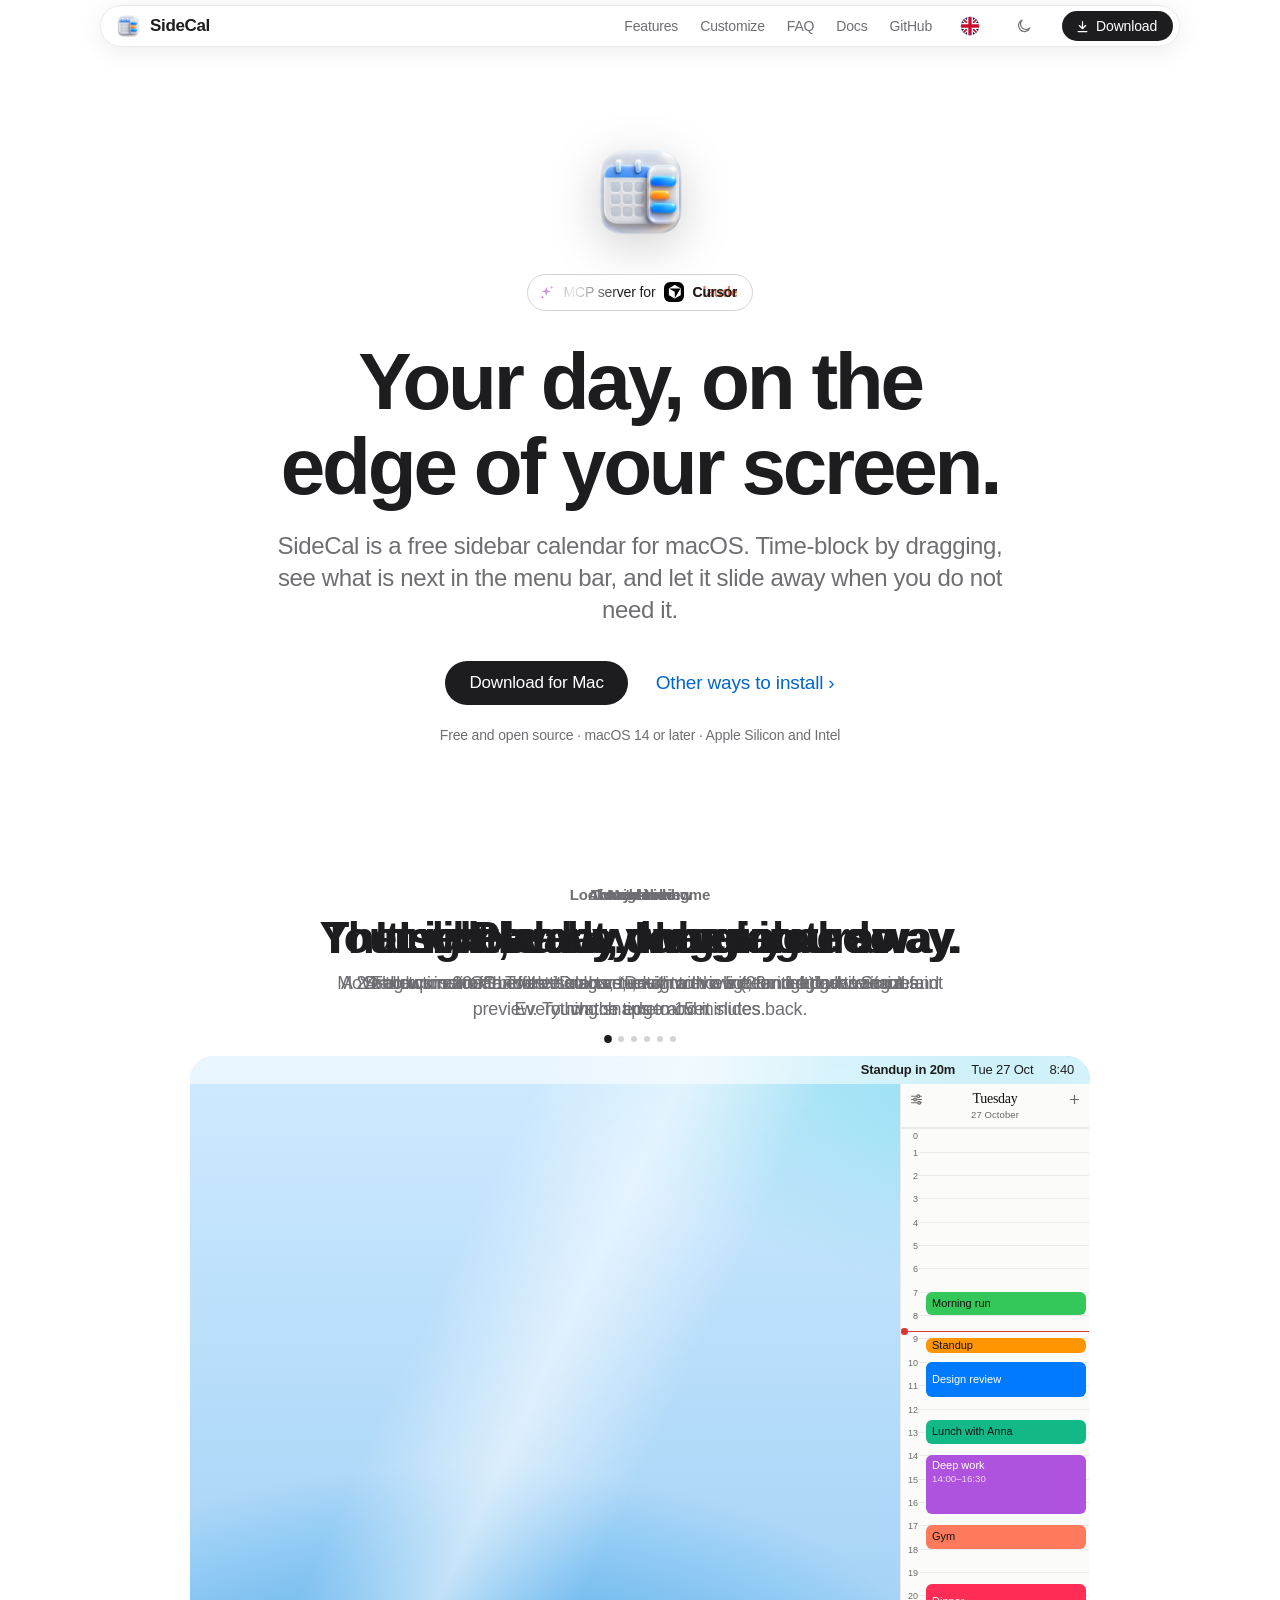
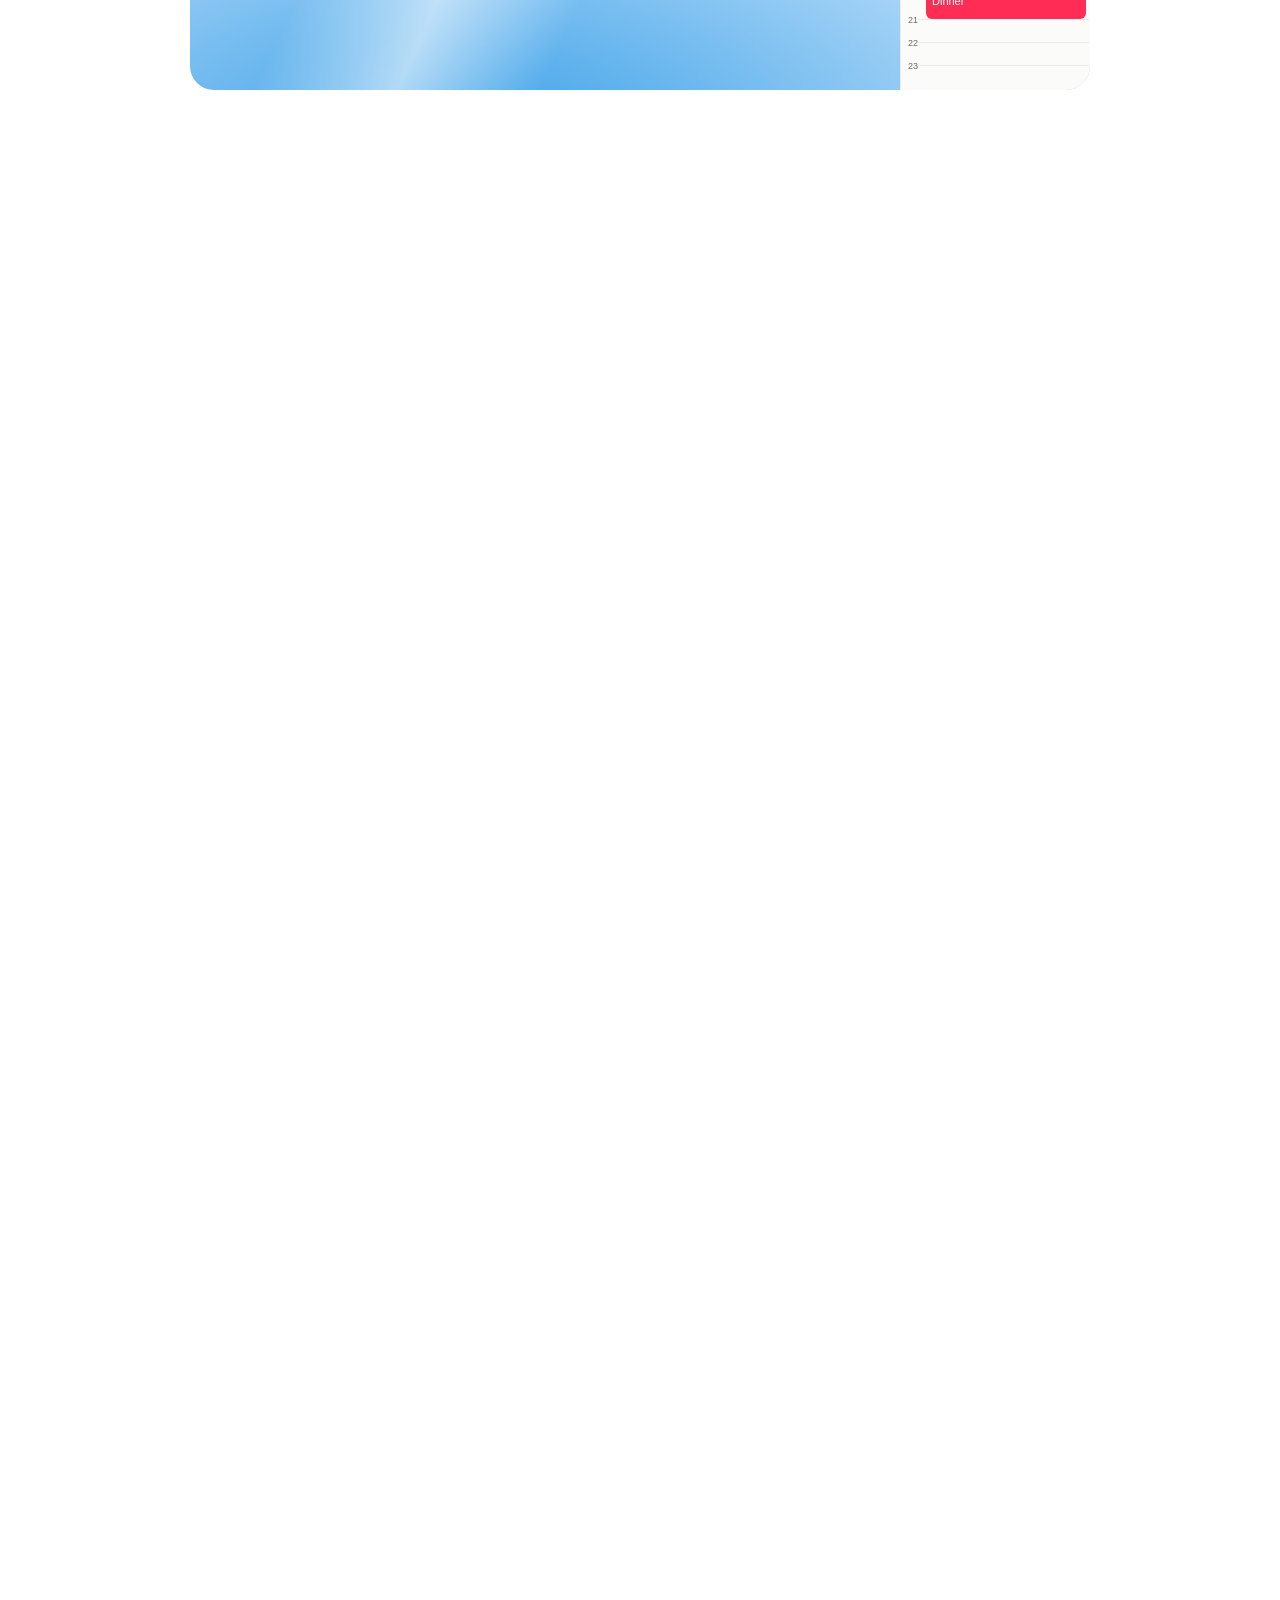
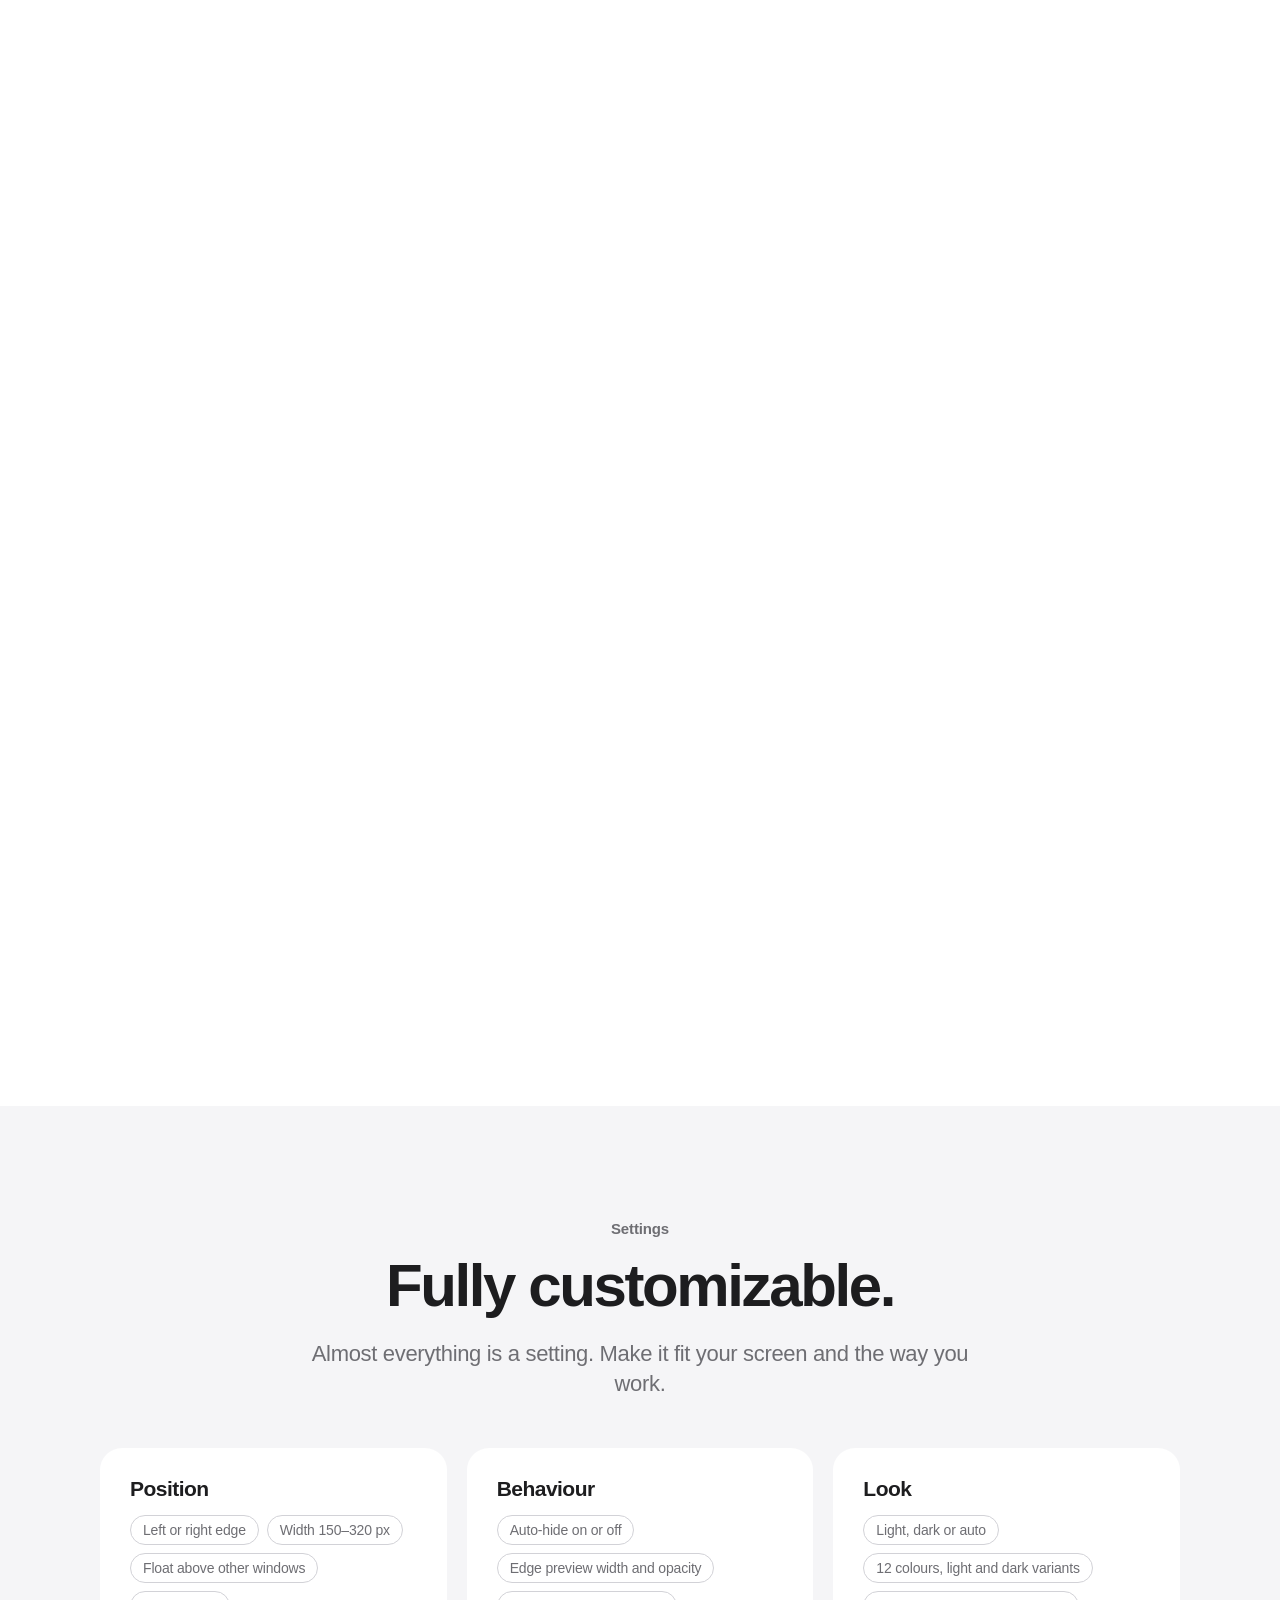
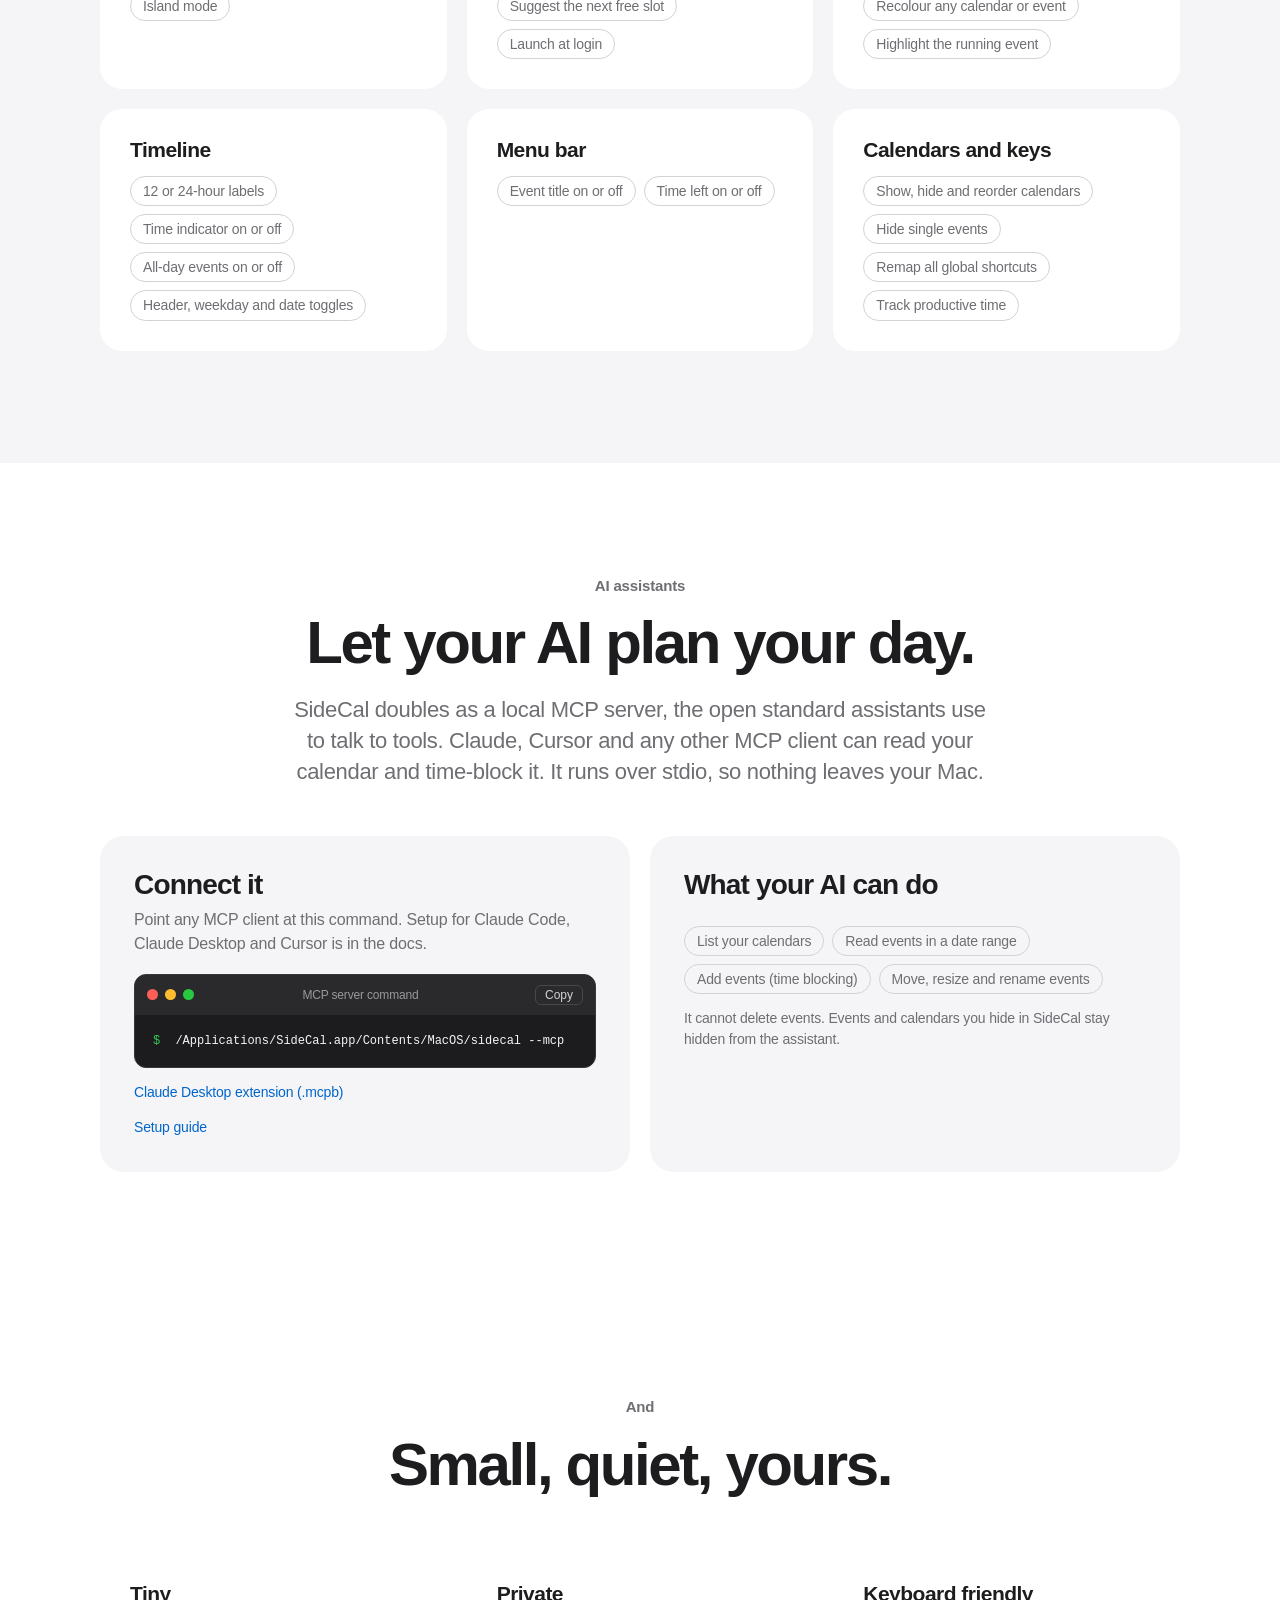
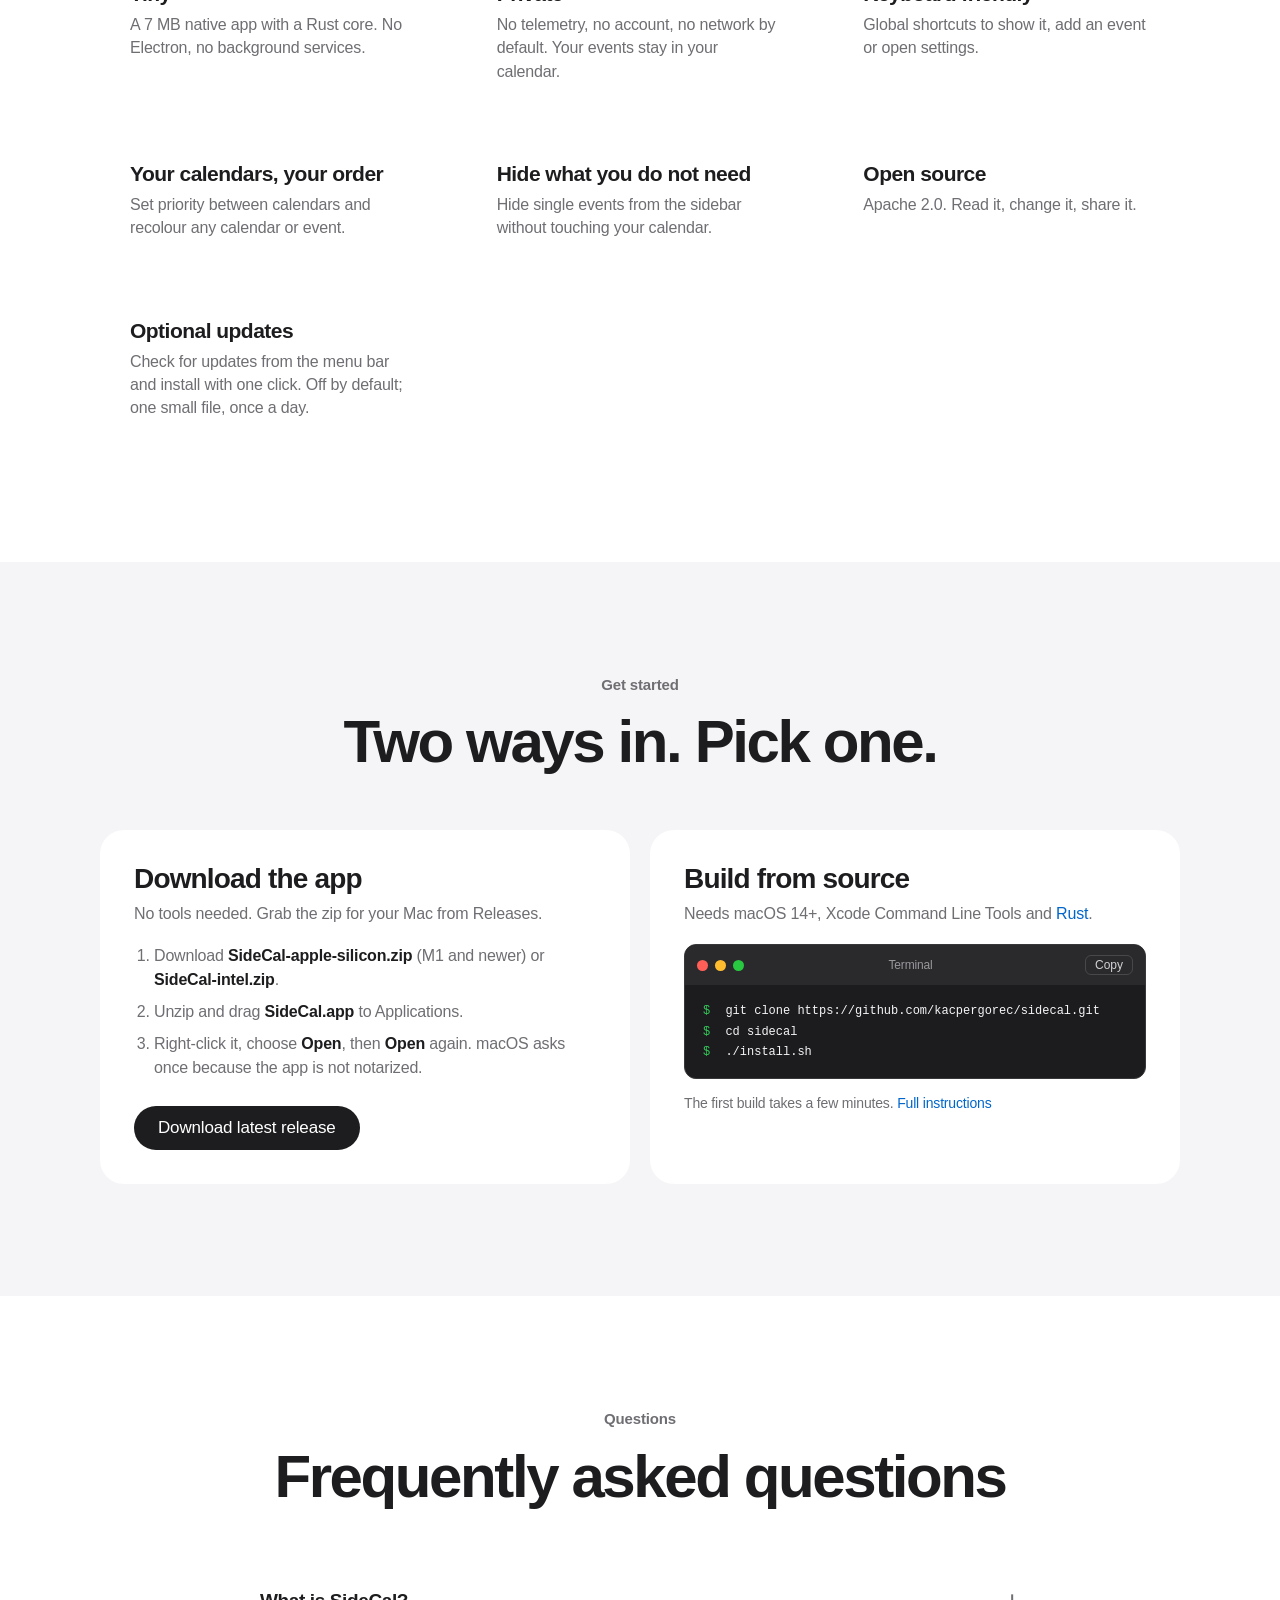
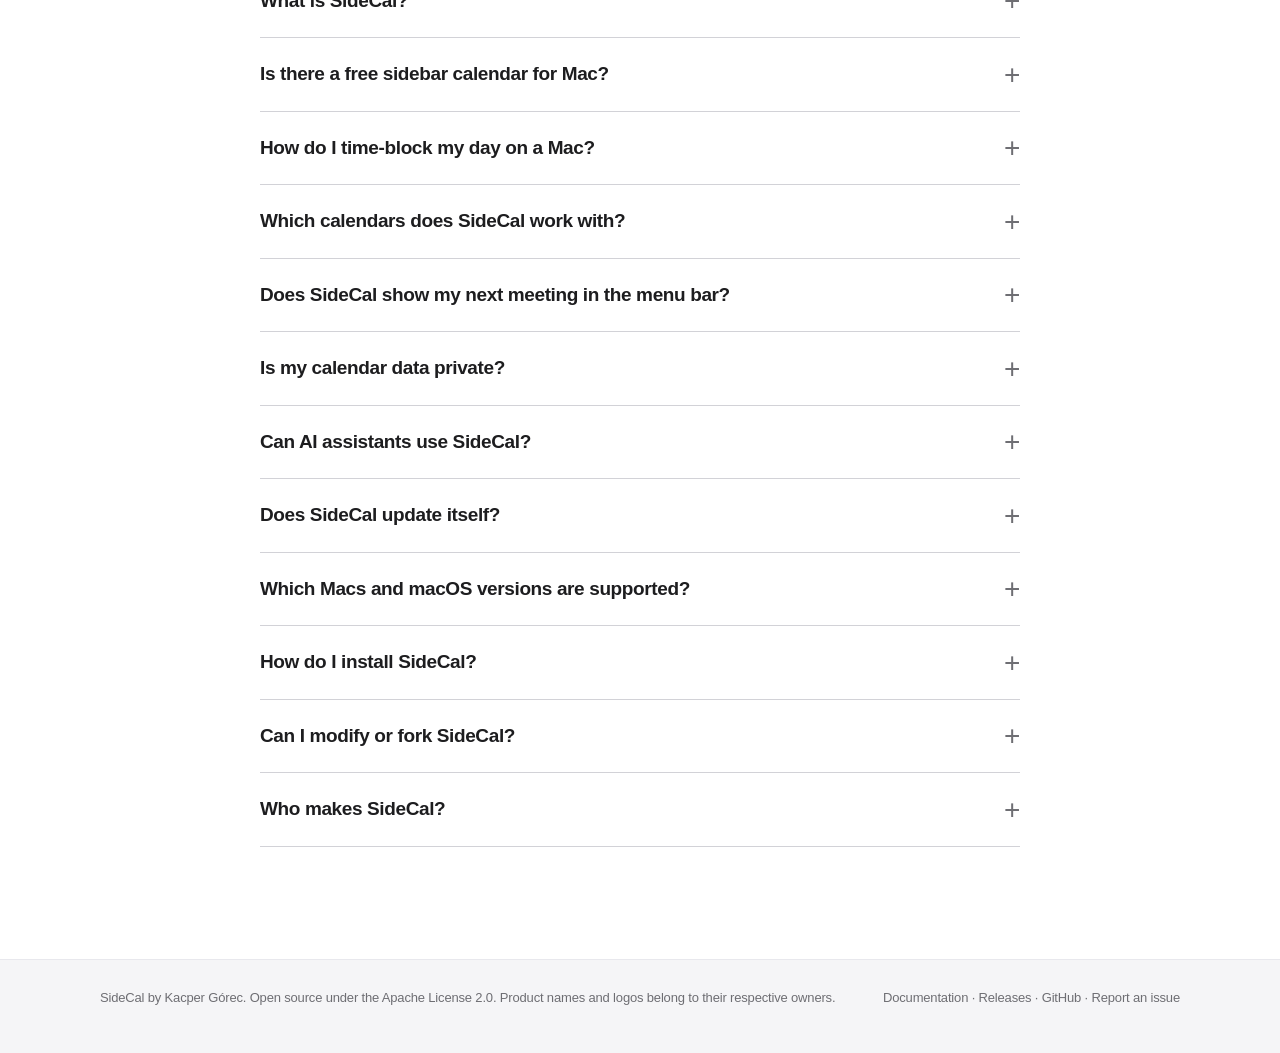
==== docs/index.html @ 4c3917ef "Claude Desktop extension (.mcpb) in releases, Add to Claude and Cursor button in Settings, site and " ====
<!doctype html>
<html lang="en">
<head>
<meta charset="utf-8">
<meta http-equiv="Content-Security-Policy" content="default-src 'none'; img-src 'self'; style-src 'self' 'unsafe-inline'; script-src 'self'; base-uri 'none'; form-action 'none'">
<meta name="referrer" content="strict-origin-when-cross-origin">
<meta name="viewport" content="width=device-width, initial-scale=1">
<title>SideCal: free sidebar calendar for macOS with time blocking and a menu bar countdown</title>
<meta name="description" content="SideCal is a free, open-source sidebar calendar for macOS. Time-block by dragging, see your next event in the menu bar, sync with Apple Calendar (iCloud, Google, Exchange), and let AI assistants like Claude and Cursor plan your day through a local MCP server.">
<meta name="google-site-verification" content="FfxDt4ZK_0-kXZctdElqRho7a4NbqAMR-oMUTOPGoI4" />
<meta name="author" content="Kacper Górec">
<meta name="theme-color" content="#ffffff">
<link rel="canonical" href="https://kacpergorec.github.io/sidecal/">
<meta property="og:type" content="website">
<meta property="og:site_name" content="SideCal">
<meta property="og:title" content="SideCal: the free sidebar calendar for macOS">
<meta property="og:description" content="Free sidebar calendar for macOS: time blocking by dragging, auto-hide, a menu bar countdown, and a local MCP server so AI assistants like Claude and Cursor can plan your day.">
<meta property="og:image" content="https://kacpergorec.github.io/sidecal/icon.png">
<meta property="og:url" content="https://kacpergorec.github.io/sidecal/">
<meta name="twitter:card" content="summary">
<meta name="twitter:title" content="SideCal: the free sidebar calendar for macOS">
<meta name="twitter:description" content="Free sidebar calendar for macOS: time blocking by dragging, auto-hide, a menu bar countdown, and a local MCP server so AI assistants like Claude and Cursor can plan your day.">
<link rel="icon" href="favicon.ico" sizes="any">
<link rel="icon" href="favicon-32x32.png" type="image/png" sizes="32x32">
<link rel="icon" href="favicon-16x16.png" type="image/png" sizes="16x16">
<link rel="apple-touch-icon" href="apple-touch-icon.png">
<script src="i18n.js"></script>
<script src="lang.js"></script>
<script src="theme.js"></script>
<link rel="stylesheet" href="style.css">
<script type="application/ld+json">
[
  {
    "@context": "https://schema.org",
    "@type": "SoftwareApplication",
    "name": "SideCal",
    "alternateName": [
      "Sidebar Calendar",
      "Side Calendar"
    ],
    "description": "Free, open-source sidebar calendar for macOS with time blocking by dragging, an auto-hiding 24-hour timeline and a menu bar countdown. Works with Apple Calendar (iCloud, Google, Exchange). Includes a local MCP server so AI assistants such as Claude, Cursor, Windsurf, Zed, Gemini CLI, GitHub Copilot and Cline can read and time-block the calendar.",
    "applicationCategory": "ProductivityApplication",
    "operatingSystem": "macOS 14 or later",
    "image": "https://kacpergorec.github.io/sidecal/icon.png",
    "url": "https://kacpergorec.github.io/sidecal/",
    "license": "https://www.apache.org/licenses/LICENSE-2.0",
    "offers": {
      "@type": "Offer",
      "price": "0",
      "priceCurrency": "USD"
    },
    "author": {
      "@type": "Person",
      "name": "Kacper Górec"
    },
    "codeRepository": "https://github.com/kacpergorec/sidecal",
    "keywords": "sidebar calendar, side calendar, macOS calendar, menu bar calendar, time blocking, timeboxing, productivity, open source, MCP server, calendar MCP, AI calendar assistant"
  },
  {
    "@context": "https://schema.org",
    "@type": "FAQPage",
    "mainEntity": [
      {
        "@type": "Question",
        "name": "What is SideCal?",
        "acceptedAnswer": {
          "@type": "Answer",
          "text": "SideCal is a free, open-source sidebar calendar for macOS. It shows today's Apple Calendar as a 24-hour timeline on the edge of your screen, adds a countdown to your next event in the menu bar, and lets you time-block your day by dragging events."
        }
      },
      {
        "@type": "Question",
        "name": "Is there a free sidebar calendar for Mac?",
        "acceptedAnswer": {
          "@type": "Answer",
          "text": "Yes. SideCal is free and open source under the Apache License 2.0. It has no ads, no account and no subscription."
        }
      },
      {
        "@type": "Question",
        "name": "How do I time-block my day on a Mac?",
        "acceptedAnswer": {
          "@type": "Answer",
          "text": "Open SideCal and drag on an empty part of the timeline to create an event. Drag an entry to move it, or drag its top or bottom edge to resize it. Everything snaps to 15 minutes and is saved to your Apple Calendar."
        }
      },
      {
        "@type": "Question",
        "name": "Which calendars does SideCal work with?",
        "acceptedAnswer": {
          "@type": "Answer",
          "text": "Every calendar in the macOS Calendar app: iCloud, Google, Exchange, CalDAV and local calendars. Add the account in System Settings and it appears in SideCal."
        }
      },
      {
        "@type": "Question",
        "name": "Does SideCal show my next meeting in the menu bar?",
        "acceptedAnswer": {
          "@type": "Answer",
          "text": "Yes. The menu bar shows the running event with the time left, for example “Design review (23m left)”, or the next event, for example “Standup in 12m”. You can hide the title or the duration in Settings."
        }
      },
      {
        "@type": "Question",
        "name": "Is my calendar data private?",
        "acceptedAnswer": {
          "@type": "Answer",
          "text": "Yes. SideCal has no telemetry and no analytics. It reads your events locally through Apple's EventKit and keeps its own settings in one JSON file on your Mac. The only network call it can make is an optional update check, which is off by default and downloads one small file."
        }
      },
      {
        "@type": "Question",
        "name": "Can AI assistants use SideCal?",
        "acceptedAnswer": {
          "@type": "Answer",
          "text": "Yes. Run sidecal --mcp and SideCal acts as a local MCP server over stdio, with no network. Any MCP client, such as Claude or Cursor, can list calendars, read events, add events and move or rename them. It cannot delete events, and events you hide in SideCal stay hidden from the assistant."
        }
      },
      {
        "@type": "Question",
        "name": "Does SideCal update itself?",
        "acceptedAnswer": {
          "@type": "Answer",
          "text": "Optionally. Turn on Check for Updates Automatically in Settings, or use Check for Updates in the menu bar menu. SideCal reads one small file (latest.json) from GitHub Pages, and installing an update always needs your click. With the setting off it makes no network calls."
        }
      },
      {
        "@type": "Question",
        "name": "Which Macs and macOS versions are supported?",
        "acceptedAnswer": {
          "@type": "Answer",
          "text": "macOS 14 (Sonoma) or newer. SideCal is tested on an Intel Mac running macOS 15. Apple Silicon should work but is untested."
        }
      },
      {
        "@type": "Question",
        "name": "How do I install SideCal?",
        "acceptedAnswer": {
          "@type": "Answer",
          "text": "Download SideCal-apple-silicon.zip or SideCal-intel.zip from the latest GitHub release, unzip it and drag SideCal.app to Applications. Or build it yourself: clone the repository and run ./install.sh (needs the Xcode Command Line Tools and Rust)."
        }
      },
      {
        "@type": "Question",
        "name": "Can I modify or fork SideCal?",
        "acceptedAnswer": {
          "@type": "Answer",
          "text": "Yes. SideCal is licensed under Apache 2.0, so you may change and redistribute it, including commercially. Keep the LICENSE and NOTICE files that credit the author, Kacper Górec, and mark your changes."
        }
      },
      {
        "@type": "Question",
        "name": "Who makes SideCal?",
        "acceptedAnswer": {
          "@type": "Answer",
          "text": "SideCal is made by Kacper Górec and written in Rust with Tauri."
        }
      }
    ]
  }
]
</script>
</head>
<body>
<svg width="0" height="0" style="position:absolute" aria-hidden="true" focusable="false"><defs><clipPath id="fc"><circle cx="12" cy="12" r="11"/></clipPath></defs>
<symbol id="f-gb" viewBox="0 0 24 24"><g clip-path="url(#fc)"><rect width="24" height="24" fill="#012169"/><path d="M0 0l24 24M24 0L0 24" stroke="#fff" stroke-width="4.5"/><path d="M0 0l24 24M24 0L0 24" stroke="#c8102e" stroke-width="2"/><path d="M12 0v24M0 12h24" stroke="#fff" stroke-width="7"/><path d="M12 0v24M0 12h24" stroke="#c8102e" stroke-width="4"/></g></symbol>
<symbol id="f-pl" viewBox="0 0 24 24"><g clip-path="url(#fc)"><rect width="24" height="12" fill="#fff"/><rect y="12" width="24" height="12" fill="#dc143c"/></g><circle cx="12" cy="12" r="10.75" fill="none" stroke="currentColor" stroke-opacity=".18"/></symbol>
<symbol id="f-de" viewBox="0 0 24 24"><g clip-path="url(#fc)"><rect width="24" height="8" fill="#000"/><rect y="8" width="24" height="8" fill="#d00"/><rect y="16" width="24" height="8" fill="#ffce00"/></g></symbol>
<symbol id="f-es" viewBox="0 0 24 24"><g clip-path="url(#fc)"><rect width="24" height="24" fill="#aa151b"/><rect y="6" width="24" height="12" fill="#f1bf00"/></g></symbol>
<symbol id="f-fr" viewBox="0 0 24 24"><g clip-path="url(#fc)"><rect width="8" height="24" fill="#0055a4"/><rect x="8" width="8" height="24" fill="#fff"/><rect x="16" width="8" height="24" fill="#ef4135"/></g><circle cx="12" cy="12" r="10.75" fill="none" stroke="currentColor" stroke-opacity=".18"/></symbol></svg>

<header class="nav">
  <div class="wrap">
    <a class="brand" href="./"><img src="icon.png" alt="" width="26" height="26">SideCal</a>
    <nav class="menu" aria-label="Main">
      <a href="#features">Features</a>
      <a href="#customize">Customize</a>
      <a href="#faq">FAQ</a>
      <a class="keep" href="documentation.html">Docs</a>
      <a class="hide-s" href="https://github.com/kacpergorec/sidecal">GitHub</a>
      <div class="langpick"><button class="lang-btn" type="button" aria-label="Language" aria-haspopup="menu" aria-expanded="false"><svg class="flag" aria-hidden="true"><use href="#f-gb"/></svg></button><ul class="lang-menu" role="menu" hidden><li><button type="button" role="menuitem" data-lang="en" lang="en"><svg class="flag" aria-hidden="true"><use href="#f-gb"/></svg>English</button></li><li><button type="button" role="menuitem" data-lang="pl" lang="pl"><svg class="flag" aria-hidden="true"><use href="#f-pl"/></svg>Polski</button></li><li><button type="button" role="menuitem" data-lang="de" lang="de"><svg class="flag" aria-hidden="true"><use href="#f-de"/></svg>Deutsch</button></li><li><button type="button" role="menuitem" data-lang="es" lang="es"><svg class="flag" aria-hidden="true"><use href="#f-es"/></svg>Español</button></li><li><button type="button" role="menuitem" data-lang="fr" lang="fr"><svg class="flag" aria-hidden="true"><use href="#f-fr"/></svg>Français</button></li></ul></div>
      <button class="theme-toggle" type="button" aria-label="Switch to dark mode"><svg class="moon" viewBox="0 0 24 24" aria-hidden="true"><path d="M20 14.5A8 8 0 1 1 9.5 4a6.5 6.5 0 0 0 10.5 10.5z"/></svg><svg class="sun" viewBox="0 0 24 24" aria-hidden="true"><circle cx="12" cy="12" r="4"/><path d="M12 2v2M12 20v2M4.9 4.9l1.4 1.4M17.7 17.7l1.4 1.4M2 12h2M20 12h2M4.9 19.1l1.4-1.4M17.7 6.3l1.4-1.4"/></svg></button>
      <a class="gh keep" href="https://github.com/kacpergorec/sidecal/releases/latest"><svg viewBox="0 0 24 24" aria-hidden="true"><path d="M12 4v11M7 10.5l5 5 5-5M5 20h14"/></svg>Download</a>
    </nav>
  </div>
</header>

<main>
<section class="hero">
  <div class="wrap">
    <img class="app reveal" src="icon.png" alt="SideCal app icon" width="104" height="104">
    <a class="chip reveal" href="#ai" title="MCP server for AI assistants: Claude, Cursor, Windsurf, Zed, Gemini CLI, GitHub Copilot and Cline"><svg class="st" viewBox="0 0 24 24" aria-hidden="true"><defs><linearGradient id="sg" x1="0" y1="0" x2="1" y2="1"><stop offset="0" stop-color="#ff6a8b"/><stop offset=".5" stop-color="#af52de"/><stop offset="1" stop-color="#4f8cff"/></linearGradient></defs><g fill="url(#sg)"><path class="a" d="M11 4l1.7 5.3L18 11l-5.3 1.7L11 18l-1.7-5.3L4 11l5.3-1.7z"/><path class="b" d="M19 2l.8 2.2L22 5l-2.2.8L19 8l-.8-2.2L16 5l2.2-.8z"/><path class="c" d="M5 17l.8 2.2L8 20l-2.2.8L5 23l-.8-2.2L2 20l2.2-.8z"/></g></svg><span class="sr">MCP server for AI assistants such as Claude, Cursor, Windsurf, Zed, Gemini CLI, GitHub Copilot and Cline. Learn more.</span><span class="txt" data-nosnippet aria-hidden="true">MCP server for</span><span class="who" data-nosnippet aria-hidden="true"><span class="swap"><span class="tile on" style="background:#D97757"><svg viewBox="0 0 24 24"><path d="m4.7144 15.9555 4.7174-2.6471.079-.2307-.079-.1275h-.2307l-.7893-.0486-2.6956-.0729-2.3375-.0971-2.2646-.1214-.5707-.1215-.5343-.7042.0546-.3522.4797-.3218.686.0608 1.5179.1032 2.2767.1578 1.6514.0972 2.4468.255h.3886l.0546-.1579-.1336-.0971-.1032-.0972L6.973 9.8356l-2.55-1.6879-1.3356-.9714-.7225-.4918-.3643-.4614-.1578-1.0078.6557-.7225.8803.0607.2246.0607.8925.686 1.9064 1.4754 2.4893 1.8336.3643.3035.1457-.1032.0182-.0728-.164-.2733-1.3539-2.4467-1.445-2.4893-.6435-1.032-.17-.6194c-.0607-.255-.1032-.4674-.1032-.7285L6.287.1335 6.6997 0l.9957.1336.419.3642.6192 1.4147 1.0018 2.2282 1.5543 3.0296.4553.8985.2429.8318.091.255h.1579v-.1457l.1275-1.706.2368-2.0947.2307-2.6957.0789-.7589.3764-.9107.7468-.4918.5828.2793.4797.686-.0668.4433-.2853 1.8517-.5586 2.9021-.3643 1.9429h.2125l.2429-.2429.9835-1.3053 1.6514-2.0643.7286-.8196.85-.9046.5464-.4311h1.0321l.759 1.1293-.34 1.1657-1.0625 1.3478-.8804 1.1414-1.2628 1.7-.7893 1.36.0729.1093.1882-.0183 2.8535-.607 1.5421-.2794 1.8396-.3157.8318.3886.091.3946-.3278.8075-1.967.4857-2.3072.4614-3.4364.8136-.0425.0304.0486.0607 1.5482.1457.6618.0364h1.621l3.0175.2247.7892.522.4736.6376-.079.4857-1.2142.6193-1.6393-.3886-3.825-.9107-1.3113-.3279h-.1822v.1093l1.0929 1.0686 2.0035 1.8092 2.5075 2.3314.1275.5768-.3218.4554-.34-.0486-2.2039-1.6575-.85-.7468-1.9246-1.621h-.1275v.17l.4432.6496 2.3436 3.5214.1214 1.0807-.17.3521-.6071.2125-.6679-.1214-1.3721-1.9246L14.38 17.959l-1.1414-1.9428-.1397.079-.674 7.2552-.3156.3703-.7286.2793-.6071-.4614-.3218-.7468.3218-1.4753.3886-1.9246.3157-1.53.2853-1.9004.17-.6314-.0121-.0425-.1397.0182-1.4328 1.9672-2.1796 2.9446-1.7243 1.8456-.4128.164-.7164-.3704.0667-.6618.4008-.5889 2.386-3.0357 1.4389-1.882.929-1.0868-.0062-.1579h-.0546l-6.3385 4.1164-1.1293.1457-.4857-.4554.0608-.7467.2307-.2429 1.9064-1.3114Z"/></svg></span><span class="tile" style="background:#000000"><svg viewBox="0 0 24 24"><path d="M11.503.131 1.891 5.678a.84.84 0 0 0-.42.726v11.188c0 .3.162.575.42.724l9.609 5.55a1 1 0 0 0 .998 0l9.61-5.55a.84.84 0 0 0 .42-.724V6.404a.84.84 0 0 0-.42-.726L12.497.131a1.01 1.01 0 0 0-.996 0M2.657 6.338h18.55c.263 0 .43.287.297.515L12.23 22.918c-.062.107-.229.064-.229-.06V12.335a.59.59 0 0 0-.295-.51l-9.11-5.257c-.109-.063-.064-.23.061-.23"/></svg></span><span class="tile" style="background:#0B100F"><svg viewBox="0 0 24 24"><path d="M23.55 5.067c-1.2038-.002-2.1806.973-2.1806 2.1765v4.8676c0 .972-.8035 1.7594-1.7597 1.7594-.568 0-1.1352-.286-1.4718-.7659l-4.9713-7.1003c-.4125-.5896-1.0837-.941-1.8103-.941-1.1334 0-2.1533.9635-2.1533 2.153v4.8957c0 .972-.7969 1.7594-1.7596 1.7594-.57 0-1.1363-.286-1.4728-.7658L.4076 5.1598C.2822 4.9798 0 5.0688 0 5.2882v4.2452c0 .2147.0656.4228.1884.599l5.4748 7.8183c.3234.462.8006.8052 1.3509.9298 1.3771.313 2.6446-.747 2.6446-2.0977v-4.893c0-.972.7875-1.7593 1.7596-1.7593h.003a1.798 1.798 0 0 1 1.4718.7658l4.9723 7.0994c.4135.5905 1.05.941 1.8093.941 1.1587 0 2.1515-.9645 2.1515-2.153v-4.8948c0-.972.7875-1.7594 1.7596-1.7594h.194a.22.22 0 0 0 .2204-.2202v-4.622a.22.22 0 0 0-.2203-.2203Z"/></svg></span><span class="tile" style="background:#084CCF"><svg viewBox="0 0 24 24"><path d="M2.25 1.5a.75.75 0 0 0-.75.75v16.5H0V2.25A2.25 2.25 0 0 1 2.25 0h20.095c1.002 0 1.504 1.212.795 1.92L10.764 14.298h3.486V12.75h1.5v1.922a1.125 1.125 0 0 1-1.125 1.125H9.264l-2.578 2.578h11.689V9h1.5v9.375a1.5 1.5 0 0 1-1.5 1.5H5.185L2.562 22.5H21.75a.75.75 0 0 0 .75-.75V5.25H24v16.5A2.25 2.25 0 0 1 21.75 24H1.655C.653 24 .151 22.788.86 22.08L13.19 9.75H9.75v1.5h-1.5V9.375A1.125 1.125 0 0 1 9.375 8.25h5.314l2.625-2.625H5.625V15h-1.5V5.625a1.5 1.5 0 0 1 1.5-1.5h13.19L21.438 1.5z"/></svg></span><span class="tile" style="background:#8E75B2"><svg viewBox="0 0 24 24"><path d="M11.04 19.32Q12 21.51 12 24q0-2.49.93-4.68.96-2.19 2.58-3.81t3.81-2.55Q21.51 12 24 12q-2.49 0-4.68-.93a12.3 12.3 0 0 1-3.81-2.58 12.3 12.3 0 0 1-2.58-3.81Q12 2.49 12 0q0 2.49-.96 4.68-.93 2.19-2.55 3.81a12.3 12.3 0 0 1-3.81 2.58Q2.49 12 0 12q2.49 0 4.68.96 2.19.93 3.81 2.55t2.55 3.81"/></svg></span><span class="tile" style="background:#000000"><svg viewBox="0 0 24 24"><path d="M23.922 16.997C23.061 18.492 18.063 22.02 12 22.02 5.937 22.02.939 18.492.078 16.997A.641.641 0 0 1 0 16.741v-2.869a.883.883 0 0 1 .053-.22c.372-.935 1.347-2.292 2.605-2.656.167-.429.414-1.055.644-1.517a10.098 10.098 0 0 1-.052-1.086c0-1.331.282-2.499 1.132-3.368.397-.406.89-.717 1.474-.952C7.255 2.937 9.248 1.98 11.978 1.98c2.731 0 4.767.957 6.166 2.093.584.235 1.077.546 1.474.952.85.869 1.132 2.037 1.132 3.368 0 .368-.014.733-.052 1.086.23.462.477 1.088.644 1.517 1.258.364 2.233 1.721 2.605 2.656a.841.841 0 0 1 .053.22v2.869a.641.641 0 0 1-.078.256Zm-11.75-5.992h-.344a4.359 4.359 0 0 1-.355.508c-.77.947-1.918 1.492-3.508 1.492-1.725 0-2.989-.359-3.782-1.259a2.137 2.137 0 0 1-.085-.104L4 11.746v6.585c1.435.779 4.514 2.179 8 2.179 3.486 0 6.565-1.4 8-2.179v-6.585l-.098-.104s-.033.045-.085.104c-.793.9-2.057 1.259-3.782 1.259-1.59 0-2.738-.545-3.508-1.492a4.359 4.359 0 0 1-.355-.508Zm2.328 3.25c.549 0 1 .451 1 1v2c0 .549-.451 1-1 1-.549 0-1-.451-1-1v-2c0-.549.451-1 1-1Zm-5 0c.549 0 1 .451 1 1v2c0 .549-.451 1-1 1-.549 0-1-.451-1-1v-2c0-.549.451-1 1-1Zm3.313-6.185c.136 1.057.403 1.913.878 2.497.442.544 1.134.938 2.344.938 1.573 0 2.292-.337 2.657-.751.384-.435.558-1.15.558-2.361 0-1.14-.243-1.847-.705-2.319-.477-.488-1.319-.862-2.824-1.025-1.487-.161-2.192.138-2.533.529-.269.307-.437.808-.438 1.578v.021c0 .265.021.562.063.893Zm-1.626 0c.042-.331.063-.628.063-.894v-.02c-.001-.77-.169-1.271-.438-1.578-.341-.391-1.046-.69-2.533-.529-1.505.163-2.347.537-2.824 1.025-.462.472-.705 1.179-.705 2.319 0 1.211.175 1.926.558 2.361.365.414 1.084.751 2.657.751 1.21 0 1.902-.394 2.344-.938.475-.584.742-1.44.878-2.497Z"/></svg></span><span class="tile" style="background:#18181B"><svg viewBox="0 0 24 24"><path d="m23.365 13.556-1.442-2.895V8.994c0-2.764-2.218-5.002-4.954-5.002h-2.464c.178-.367.276-.779.276-1.213A2.77 2.77 0 0 0 12.018 0a2.77 2.77 0 0 0-2.763 2.779c0 .434.098.846.276 1.213H7.067c-2.736 0-4.954 2.238-4.954 5.002v1.667L.64 13.549c-.149.29-.149.636 0 .927l1.472 2.855v1.667C2.113 21.762 4.33 24 7.067 24h9.902c2.736 0 4.954-2.238 4.954-5.002V17.33l1.44-2.865c.143-.286.143-.622.002-.91m-12.854 2.36a2.27 2.27 0 0 1-2.261 2.273 2.27 2.27 0 0 1-2.261-2.273v-4.042A2.27 2.27 0 0 1 8.249 9.6a2.267 2.267 0 0 1 2.262 2.274zm7.285 0a2.27 2.27 0 0 1-2.26 2.273 2.27 2.27 0 0 1-2.262-2.273v-4.042A2.267 2.267 0 0 1 15.535 9.6a2.267 2.267 0 0 1 2.261 2.274z"/></svg></span></span><span class="names"><b class="on">Claude</b><b>Cursor</b><b>Windsurf</b><b>Zed</b><b>Gemini CLI</b><b>Copilot</b><b>Cline</b></span></span></a>
    <h1 class="reveal" style="--i:1">Your day, on the edge of your screen.</h1>
    <p class="lead reveal" style="--i:2">SideCal is a free sidebar calendar for macOS. Time-block by dragging, see what is next in the menu bar, and let it slide away when you do not need it.</p>
    <div class="cta reveal" style="--i:3">
      <a class="btn" href="https://github.com/kacpergorec/sidecal/releases/latest">Download for Mac</a>
      <a class="more" href="#start">Other ways to install</a>
    </div>
    <p class="meta reveal" style="--i:4">Free and open source · macOS 14 or later · Apple Silicon and Intel</p>
  </div>

</section>
<section class="story" id="features" aria-label="How SideCal looks and works">
  <div class="stage">
    <div class="caps"><div class="cap on"><p class="eyebrow">Always in view</p><h2>Your whole day. Never in the way.</h2><p class="sub">A 24-hour timeline that fits the screen, with a live line for right now. Scroll and watch time move.</p></div><div class="cap"><p class="eyebrow">Menu bar</p><h2>The next event, one glance away.</h2><p class="sub">“Standup in 20m” before it starts, “Design review (23m left)” while it runs.</p></div><div class="cap"><p class="eyebrow">Time blocking</p><h2>Plan by dragging.</h2><p class="sub">Drag to create an event. Drag an entry to move it, or its edge to resize. Everything snaps to 15 minutes.</p></div><div class="cap"><p class="eyebrow">Auto-hide</p><h2>It slides away when you do.</h2><p class="sub">Move the cursor off and the sidebar tucks into the screen edge, leaving a faint preview. Touch the edge and it slides back.</p></div><div class="cap"><p class="eyebrow">Island mode</p><h2>Or float it as a card.</h2><p class="sub">Rounded corners and a margin, like a native macOS window.</p></div><div class="cap"><p class="eyebrow">Looks right at home</p><h2>Light, dark, your colours.</h2><p class="sub">Follows macOS. Twelve colours, each with a light and a dark variant.</p></div></div>
    <div class="dots" aria-hidden="true"><i></i><i></i><i></i><i></i><i></i><i></i></div>
    <div class="scene" aria-label="Illustration: the SideCal sidebar on a Mac desktop">
      <div class="desk">
        <div class="mbar"><b>Standup in 20m</b><span class="d">Tue 27 Oct</span><span class="clk">8:40</span></div>
        <div class="side">
          <div class="side-in">
            <header class="sc-head">
              <div class="tools"><i><svg viewBox="0 0 16 16"><path d="M2 4h6.5M11.9 4H14M2 8h2.5M7.9 8H14M2 12h7.5M12.9 12H14"/><circle cx="10.2" cy="4" r="1.7"/><circle cx="6.2" cy="8" r="1.7"/><circle cx="11.2" cy="12" r="1.7"/></svg></i></div>
              <b>Tuesday</b><span>27 October</span>
              <div class="tools r"><i><svg viewBox="0 0 16 16"><path d="M8 3v10M3 8h10"/></svg></i></div>
            </header>
            <div class="sc-day"><div class="grid24"><div class="hour" style="top:0.000%"><span>0</span></div><div class="hour" style="top:4.167%"><span>1</span></div><div class="hour" style="top:8.333%"><span>2</span></div><div class="hour" style="top:12.500%"><span>3</span></div><div class="hour" style="top:16.667%"><span>4</span></div><div class="hour" style="top:20.833%"><span>5</span></div><div class="hour" style="top:25.000%"><span>6</span></div><div class="hour" style="top:29.167%"><span>7</span></div><div class="hour" style="top:33.333%"><span>8</span></div><div class="hour" style="top:37.500%"><span>9</span></div><div class="hour" style="top:41.667%"><span>10</span></div><div class="hour" style="top:45.833%"><span>11</span></div><div class="hour" style="top:50.000%"><span>12</span></div><div class="hour" style="top:54.167%"><span>13</span></div><div class="hour" style="top:58.333%"><span>14</span></div><div class="hour" style="top:62.500%"><span>15</span></div><div class="hour" style="top:66.667%"><span>16</span></div><div class="hour" style="top:70.833%"><span>17</span></div><div class="hour" style="top:75.000%"><span>18</span></div><div class="hour" style="top:79.167%"><span>19</span></div><div class="hour" style="top:83.333%"><span>20</span></div><div class="hour" style="top:87.500%"><span>21</span></div><div class="hour" style="top:91.667%"><span>22</span></div><div class="hour" style="top:95.833%"><span>23</span></div><div class="ev" data-s="420" data-e="480" data-t="Morning run" style="top:29.167%;height:4.167%;background:#34c759;color:#111;--ev-c:#34c759"><span class="tt">Morning run</span><span class="tm">7:00–8:00</span></div><div class="ev" data-s="540" data-e="570" data-t="Standup" style="top:37.500%;height:2.083%;background:#ff9500;color:#111;--ev-c:#ff9500"><span class="tt">Standup</span><span class="tm">9:00–9:30</span></div><div class="ev" data-s="600" data-e="690" data-t="Design review" style="top:41.667%;height:6.250%;background:#007aff;color:#fff;--ev-c:#007aff"><span class="tt">Design review</span><span class="tm">10:00–11:30</span></div><div class="ev" data-s="750" data-e="810" data-t="Lunch with Anna" style="top:52.083%;height:4.167%;background:#12b886;color:#111;--ev-c:#12b886"><span class="tt">Lunch with Anna</span><span class="tm">12:30–13:30</span></div><div class="ev" data-s="840" data-e="990" data-t="Deep work" style="top:58.333%;height:10.417%;background:#af52de;color:#fff;--ev-c:#af52de"><span class="tt">Deep work</span><span class="tm">14:00–16:30</span></div><div class="ev" data-s="1020" data-e="1080" data-t="Gym" style="top:70.833%;height:4.167%;background:#ff7a5c;color:#111;--ev-c:#ff7a5c"><span class="tt">Gym</span><span class="tm">17:00–18:00</span></div><div class="ev" data-s="1170" data-e="1260" data-t="Dinner" style="top:81.250%;height:6.250%;background:#ff2d55;color:#fff;--ev-c:#ff2d55"><span class="tt">Dinner</span><span class="tm">19:30–21:00</span></div><div class="ev ghost" data-s="1095" data-e="1155" data-t="Review PRs" style="top:76.042%;height:4.167%;background:#ffcc00;color:#111;--ev-c:#ffcc00"><span class="tt">Review PRs</span><span class="tm">18:15–19:15</span></div><div class="now"></div></div></div>
          </div>
        </div>
      </div>
    </div>
  </div>
</section>


<section class="band alt" id="customize">
  <div class="wrap">
    <p class="eyebrow reveal">Settings</p>
    <h2 class="reveal" style="--i:1">Fully customizable.</h2>
    <p class="sub reveal" style="--i:2">Almost everything is a setting. Make it fit your screen and the way you work.</p>
    <div class="grid cust"><div class="reveal" style="--i:0"><h3>Position</h3><ul class="chips"><li>Left or right edge</li><li>Width 150–320 px</li><li>Float above other windows</li><li>Island mode</li></ul></div><div class="reveal" style="--i:1"><h3>Behaviour</h3><ul class="chips"><li>Auto-hide on or off</li><li>Edge preview width and opacity</li><li>Suggest the next free slot</li><li>Launch at login</li></ul></div><div class="reveal" style="--i:2"><h3>Look</h3><ul class="chips"><li>Light, dark or auto</li><li>12 colours, light and dark variants</li><li>Recolour any calendar or event</li><li>Highlight the running event</li></ul></div><div class="reveal" style="--i:0"><h3>Timeline</h3><ul class="chips"><li>12 or 24-hour labels</li><li>Time indicator on or off</li><li>All-day events on or off</li><li>Header, weekday and date toggles</li></ul></div><div class="reveal" style="--i:1"><h3>Menu bar</h3><ul class="chips"><li>Event title on or off</li><li>Time left on or off</li></ul></div><div class="reveal" style="--i:2"><h3>Calendars and keys</h3><ul class="chips"><li>Show, hide and reorder calendars</li><li>Hide single events</li><li>Remap all global shortcuts</li><li>Track productive time</li></ul></div></div>
  </div>
</section>

<section class="band" id="ai">
  <div class="wrap">
    <p class="eyebrow reveal">AI assistants</p>
    <h2 class="reveal" style="--i:1">Let your AI plan your day.</h2>
    <p class="sub reveal" style="--i:2">SideCal doubles as a local MCP server, the open standard assistants use to talk to tools. Claude, Cursor and any other MCP client can read your calendar and time-block it. It runs over stdio, so nothing leaves your Mac.</p>
    <div class="ways mcp">
      <div class="way reveal" style="--i:1">
        <h3>Connect it</h3>
        <p>Point any MCP client at this command. Setup for Claude Code, Claude Desktop and Cursor is in the docs.</p>
        <div class="term">
          <div class="bar"><span></span><span></span><span></span><em>MCP server command</em><button type="button" class="copy" data-copy="/Applications/SideCal.app/Contents/MacOS/sidecal --mcp">Copy</button></div>
<pre><code><span class="p">$</span> /Applications/SideCal.app/Contents/MacOS/sidecal --mcp</code></pre>
        </div>
        <p class="small"><a href="https://github.com/kacpergorec/sidecal/releases/latest/download/SideCal.mcpb">Claude Desktop extension (.mcpb)</a></p>
        <p class="small"><a href="documentation.html#ai">Setup guide</a></p>
      </div>
      <div class="way reveal" style="--i:2">
        <h3>What your AI can do</h3>
        <ul class="chips">
          <li>List your calendars</li><li>Read events in a date range</li><li>Add events (time blocking)</li><li>Move, resize and rename events</li>
        </ul>
        <p class="small">It cannot delete events. Events and calendars you hide in SideCal stay hidden from the assistant.</p>
      </div>
    </div>
  </div>
</section>

<section class="band" id="more">
  <div class="wrap">
    <p class="eyebrow reveal">And</p>
    <h2 class="reveal" style="--i:1">Small, quiet, yours.</h2>
    <div class="grid">
      <div class="reveal"><h3>Tiny</h3><p>A 7 MB native app with a Rust core. No Electron, no background services.</p></div>
      <div class="reveal" style="--i:1"><h3>Private</h3><p>No telemetry, no account, no network by default. Your events stay in your calendar.</p></div>
      <div class="reveal" style="--i:2"><h3>Keyboard friendly</h3><p>Global shortcuts to show it, add an event or open settings.</p></div>
      <div class="reveal"><h3>Your calendars, your order</h3><p>Set priority between calendars and recolour any calendar or event.</p></div>
      <div class="reveal" style="--i:1"><h3>Hide what you do not need</h3><p>Hide single events from the sidebar without touching your calendar.</p></div>
      <div class="reveal" style="--i:2"><h3>Open source</h3><p>Apache 2.0. Read it, change it, share it.</p></div>
      <div class="reveal"><h3>Optional updates</h3><p>Check for updates from the menu bar and install with one click. Off by default; one small file, once a day.</p></div>
    </div>
  </div>
</section>

<section class="band alt" id="start">
  <div class="wrap">
    <p class="eyebrow reveal">Get started</p>
    <h2 class="reveal" style="--i:1">Two ways in. Pick one.</h2>
    <div class="ways">
      <div class="way reveal" style="--i:1">
        <h3>Download the app</h3>
        <p>No tools needed. Grab the zip for your Mac from Releases.</p>
        <ol>
          <li>Download <b>SideCal-apple-silicon.zip</b> (M1 and newer) or <b>SideCal-intel.zip</b>.</li>
          <li>Unzip and drag <b>SideCal.app</b> to Applications.</li>
          <li>Right-click it, choose <b>Open</b>, then <b>Open</b> again. macOS asks once because the app is not notarized.</li>
        </ol>
        <a class="btn" href="https://github.com/kacpergorec/sidecal/releases/latest">Download latest release</a>
      </div>
      <div class="way reveal" style="--i:2">
        <h3>Build from source</h3>
        <p>Needs macOS 14+, Xcode Command Line Tools and <a href="https://rustup.rs">Rust</a>.</p>
        <div class="term">
          <div class="bar"><span></span><span></span><span></span><em>Terminal</em><button type="button" class="copy" data-copy="git clone https://github.com/kacpergorec/sidecal.git&#10;cd sidecal&#10;./install.sh">Copy</button></div>
<pre><code><span class="p">$</span> git clone https://github.com/kacpergorec/sidecal.git
<span class="p">$</span> cd sidecal
<span class="p">$</span> ./install.sh</code></pre>
        </div>
        <p class="small">The first build takes a few minutes. <a href="documentation.html#install">Full instructions</a></p>
      </div>
    </div>
  </div>
</section>

<section class="band" id="faq">
  <div class="wrap">
    <p class="eyebrow reveal">Questions</p>
    <h2 class="reveal" style="--i:1">Frequently asked questions</h2>
    <div class="faq reveal" style="--i:2">
      <details><summary>What is SideCal?</summary><p>SideCal is a free, open-source sidebar calendar for macOS. It shows today&#x27;s Apple Calendar as a 24-hour timeline on the edge of your screen, adds a countdown to your next event in the menu bar, and lets you time-block your day by dragging events.</p></details>
      <details><summary>Is there a free sidebar calendar for Mac?</summary><p>Yes. SideCal is free and open source under the Apache License 2.0. It has no ads, no account and no subscription.</p></details>
      <details><summary>How do I time-block my day on a Mac?</summary><p>Open SideCal and drag on an empty part of the timeline to create an event. Drag an entry to move it, or drag its top or bottom edge to resize it. Everything snaps to 15 minutes and is saved to your Apple Calendar.</p></details>
      <details><summary>Which calendars does SideCal work with?</summary><p>Every calendar in the macOS Calendar app: iCloud, Google, Exchange, CalDAV and local calendars. Add the account in System Settings and it appears in SideCal.</p></details>
      <details><summary>Does SideCal show my next meeting in the menu bar?</summary><p>Yes. The menu bar shows the running event with the time left, for example “Design review (23m left)”, or the next event, for example “Standup in 12m”. You can hide the title or the duration in Settings.</p></details>
      <details><summary>Is my calendar data private?</summary><p>Yes. SideCal has no telemetry and no analytics. It reads your events locally through Apple&#x27;s EventKit and keeps its own settings in one JSON file on your Mac. The only network call it can make is an optional update check, which is off by default and downloads one small file.</p></details>
      <details><summary>Can AI assistants use SideCal?</summary><p>Yes. Run sidecal --mcp and SideCal acts as a local MCP server over stdio, with no network. Any MCP client, such as Claude or Cursor, can list calendars, read events, add events and move or rename them. It cannot delete events, and events you hide in SideCal stay hidden from the assistant.</p></details>
      <details><summary>Does SideCal update itself?</summary><p>Optionally. Turn on Check for Updates Automatically in Settings, or use Check for Updates in the menu bar menu. SideCal reads one small file (latest.json) from GitHub Pages, and installing an update always needs your click. With the setting off it makes no network calls.</p></details>
      <details><summary>Which Macs and macOS versions are supported?</summary><p>macOS 14 (Sonoma) or newer. SideCal is tested on an Intel Mac running macOS 15. Apple Silicon should work but is untested.</p></details>
      <details><summary>How do I install SideCal?</summary><p>Download SideCal-apple-silicon.zip or SideCal-intel.zip from the latest GitHub release, unzip it and drag SideCal.app to Applications. Or build it yourself: clone the repository and run ./install.sh (needs the Xcode Command Line Tools and Rust).</p></details>
      <details><summary>Can I modify or fork SideCal?</summary><p>Yes. SideCal is licensed under Apache 2.0, so you may change and redistribute it, including commercially. Keep the LICENSE and NOTICE files that credit the author, Kacper Górec, and mark your changes.</p></details>
      <details><summary>Who makes SideCal?</summary><p>SideCal is made by Kacper Górec and written in Rust with Tauri.</p></details>
    </div>
  </div>
</section>
</main>

<footer>
  <div class="wrap">
    <span>SideCal by Kacper Górec. Open source under the <a href="https://www.apache.org/licenses/LICENSE-2.0">Apache License 2.0</a>. Product names and logos belong to their respective owners.</span>
    <span><a href="documentation.html">Documentation</a> · <a href="https://github.com/kacpergorec/sidecal/releases">Releases</a> · <a href="https://github.com/kacpergorec/sidecal">GitHub</a> · <a href="https://github.com/kacpergorec/sidecal/issues">Report an issue</a></span>
  </div>
</footer>

<script src="site.js"></script>
</body>
</html>
---- docs/style.css ----
/* SideCal site: clean, spacious, in the spirit of macOS product pages. System fonts, one blue, hairline borders. */
:root {
  --bg: #ffffff; --alt: #f5f5f7; --surface: #ffffff; --line: #d2d2d7; --hair: #e8e8ed;
  --ink: #1d1d1f; --text: #1d1d1f; --muted: #6e6e73;
  --link: #0066cc; --btn: #1d1d1f; --btn-ink: #ffffff; --btn-hover: #3a3a3c;
  --font: -apple-system, BlinkMacSystemFont, 'SF Pro Display', 'SF Pro Text', 'Helvetica Neue', Helvetica, Arial, sans-serif;
  --mono: ui-monospace, 'SF Mono', Menlo, monospace;
  --ease: cubic-bezier(.16, 1, .3, 1);
  --shimmer: rgba(255, 255, 255, .9); --tile-ring: 0 0 0 0 transparent;
  --b2: #1d1d1f; --b3: #1d1d1f; --b4: #084CCF; --b5: #6f55a0; --b6: #1d1d1f; --b7: #1d1d1f;
  color-scheme: light;
}
:root[data-theme="dark"] {
    --bg: #000000; --alt: #111113; --surface: #1c1c1e; --line: #3a3a3c; --hair: #2c2c2e;
    --ink: #f5f5f7; --text: #e5e5ea; --muted: #a1a1a6;
    --link: #2997ff; --btn: #f5f5f7; --btn-ink: #1d1d1f; --btn-hover: #d2d2d7;
    color-scheme: dark;
    --shimmer: rgba(255, 255, 255, .22); --tile-ring: inset 0 0 0 1px rgba(255, 255, 255, .2);
    --b2: #f5f5f7; --b3: #f5f5f7; --b4: #7fa2ec; --b5: #a58bcb; --b6: #f5f5f7; --b7: #f5f5f7;
  }
@media (prefers-color-scheme: dark) {
  :root:not([data-theme]) {
    --bg: #000000; --alt: #111113; --surface: #1c1c1e; --line: #3a3a3c; --hair: #2c2c2e;
    --ink: #f5f5f7; --text: #e5e5ea; --muted: #a1a1a6;
    --link: #2997ff; --btn: #f5f5f7; --btn-ink: #1d1d1f; --btn-hover: #d2d2d7;
    color-scheme: dark;
    --shimmer: rgba(255, 255, 255, .22); --tile-ring: inset 0 0 0 1px rgba(255, 255, 255, .2);
    --b2: #f5f5f7; --b3: #f5f5f7; --b4: #7fa2ec; --b5: #a58bcb; --b6: #f5f5f7; --b7: #f5f5f7;
  }
}

* { box-sizing: border-box; margin: 0; }
html { scroll-behavior: smooth; scroll-padding-top: 72px; }
body { background: var(--bg); color: var(--text); font: 17px/1.5 var(--font); -webkit-font-smoothing: antialiased; letter-spacing: -.01em; }
a { color: var(--link); text-decoration: none; }
a:hover { text-decoration: underline; text-underline-offset: 3px; }
:focus-visible { outline: 2px solid var(--link); outline-offset: 3px; border-radius: 6px; }
h1, h2, h3 { color: var(--ink); font-weight: 600; letter-spacing: -.035em; line-height: 1.07; }
code, kbd, pre { font-family: var(--mono); font-size: .88em; letter-spacing: 0; }
code { background: var(--alt); border: 1px solid var(--hair); border-radius: 6px; padding: .1em .4em; }
kbd { background: var(--alt); border: 1px solid var(--line); border-bottom-width: 2px; border-radius: 6px; padding: .08em .45em; color: var(--ink); white-space: nowrap; }
pre { background: var(--alt); border-radius: 14px; padding: 20px 24px; overflow-x: auto; line-height: 1.7; color: var(--ink); text-align: left; }
pre code { background: none; border: 0; padding: 0; font-size: 1em; }
[hidden] { display: none !important; }

.wrap { width: min(1080px, 100% - 48px); margin-inline: auto; }

/* ---- navigation ---- */
/* The bar is a floating glass pill; the header keeps its 52px so the pinned hero stage offsets stay put. */
.nav { position: sticky; top: 0; z-index: 30; height: 52px; display: flex; justify-content: center; align-items: center; padding: 0 24px; pointer-events: none; }
.nav .wrap { pointer-events: auto; width: min(1080px, 100%); margin: 0; height: 42px; display: flex; align-items: center; justify-content: space-between; gap: 18px; padding: 0 6px 0 14px;
  border: 1px solid var(--hair); border-radius: 980px; box-shadow: 0 4px 24px rgba(0, 0, 0, .08);
  background: color-mix(in srgb, var(--bg) 72%, transparent); -webkit-backdrop-filter: saturate(180%) blur(20px); backdrop-filter: saturate(180%) blur(20px); }
.brand { display: inline-flex; align-items: center; gap: 9px; color: var(--ink); font-weight: 600; font-size: 17px; letter-spacing: -.02em; }
.brand:hover { text-decoration: none; }
.brand img { width: 26px; height: 26px; border-radius: 6px; }
.menu { display: flex; align-items: center; gap: 22px; font-size: 14px; }
.menu a { color: var(--muted); transition: color .15s; }
.menu a:hover, .menu a[aria-current] { color: var(--ink); text-decoration: none; }
.menu .gh { color: var(--btn-ink); background: var(--btn); display: inline-flex; align-items: center; gap: 6px; padding: 0 16px 0 13px; height: 30px; border-radius: 980px; font-weight: 500; transition: background-color .15s; }
.menu .gh svg { width: 15px; height: 15px; fill: none; stroke: currentColor; stroke-width: 2; stroke-linecap: round; stroke-linejoin: round; }
.menu .gh:hover { background: var(--btn-hover); color: var(--btn-ink); }

/* ---- buttons ---- */
.btn { display: inline-flex; align-items: center; gap: 8px; padding: 12px 24px; border-radius: 980px; background: var(--btn); color: var(--btn-ink);
  font: 500 17px var(--font); letter-spacing: -.01em; transition: background-color .15s, transform .15s; }
.btn:hover { background: var(--btn-hover); text-decoration: none; color: var(--btn-ink); }
.btn:active { transform: scale(.98); }
.more { font-size: 19px; }
.more::after { content: " ›"; }

/* ---- hero ---- */
.hero { text-align: center; padding: 88px 0 120px; overflow: hidden; }
.hero .app { width: 104px; height: 104px; border-radius: 24px; filter: drop-shadow(0 12px 24px rgba(0, 0, 0, .18)); }
.hero h1 { font-size: clamp(40px, 7vw, 80px); margin: 28px auto 20px; max-width: 13em; letter-spacing: -.04em; text-wrap: balance; }
.hero p.lead { font-size: clamp(19px, 2.4vw, 24px); line-height: 1.35; color: var(--muted); max-width: 31em; margin: 0 auto; letter-spacing: -.015em; }
.hero .cta { display: flex; flex-wrap: wrap; gap: 14px 28px; justify-content: center; align-items: center; margin-top: 34px; }
.hero .meta { margin-top: 20px; font-size: 14px; color: var(--muted); }

/* ---- pinned story: the mockup stays on screen while the page scrolls; site.js drives it ---- */
.story { height: 560vh; }
.stage { position: sticky; top: 52px; height: calc(100vh - 52px); height: calc(100svh - 52px); display: flex; flex-direction: column; align-items: center;
  gap: 14px; padding: 18px 0 24px; text-align: center; }
.caps { display: grid; width: min(720px, 100% - 32px); flex: none; }
.cap { grid-area: 1 / 1; opacity: 0; transform: translateY(10px); transition: opacity .45s var(--ease), transform .45s var(--ease); pointer-events: none; }
.cap.on { opacity: 1; transform: none; pointer-events: auto; }
.cap .eyebrow { margin-bottom: 8px; }
.cap h2 { font-size: clamp(26px, 4.2vw, 44px); letter-spacing: -.04em; }
.cap .sub { font-size: clamp(15px, 1.8vw, 18px); line-height: 1.4; color: var(--muted); max-width: 34em; margin: 10px auto 0; }
.dots { display: flex; gap: 7px; flex: none; }
.dots i { width: 6px; height: 6px; border-radius: 50%; background: var(--line); transition: background-color .3s, transform .3s; }
.dots i.on { background: var(--ink); transform: scale(1.3); }

/* the desktop scene: wallpaper, menu bar, sidebar */
.scene { flex: 1; min-height: 0; width: min(900px, 100% - 32px); display: flex; user-select: none; -webkit-user-select: none; cursor: default; }
.desk { position: relative; flex: 1; max-height: 640px; border-radius: 24px; overflow: hidden; text-align: left; transition: background-color .55s;
  background:
    linear-gradient(115deg, transparent 30%, rgba(255, 255, 255, .55) 42%, transparent 54%),
    radial-gradient(90% 70% at 30% 110%, #3aa0e8 0, transparent 65%),
    radial-gradient(80% 60% at 90% 0, #8fe0f0 0, transparent 60%),
    linear-gradient(#cfeaff, #9fd0f5); }
/* Gradients cannot transition, so the dark wallpaper fades in as a layer above the light one. */
.desk::before { content: ""; position: absolute; inset: 0; opacity: 0; transition: opacity .55s;
  background:
    linear-gradient(115deg, transparent 30%, rgba(120, 200, 255, .16) 42%, transparent 54%),
    radial-gradient(90% 70% at 30% 110%, #0e5a96 0, transparent 65%),
    radial-gradient(80% 60% at 90% 0, #0d6b7a 0, transparent 60%),
    linear-gradient(#08203a, #06101f); }
.scene[data-mode="dark"] .desk::before { opacity: 1; }
.mbar { position: relative; z-index: 2; display: flex; justify-content: flex-end; gap: 16px; padding: 0 16px; height: 28px; align-items: center; font-size: 13px; white-space: nowrap;
  color: #1d1d1f; background: rgba(255, 255, 255, .55); -webkit-backdrop-filter: blur(16px); backdrop-filter: blur(16px); transition: background-color .55s, color .55s; }
.scene[data-mode="dark"] .mbar { color: #f5f5f7; background: rgba(30, 30, 34, .55); }
.mbar b { font-weight: 600; min-width: 0; overflow: hidden; text-overflow: ellipsis; }
.mbar span { flex: none; font-variant-numeric: tabular-nums; }

/* The sidebar mirrors the real app (ui/index.html, ui/theme.css): same tokens, serif header, 24 h grid, entry tiers. */
.side { --bg: #fbfbfa; --line: #eaeaea; --text: #111; --muted: #6b6965; --now: #d93831; --glow: transparent; --t: .55s;
  --serif: ui-serif, 'New York', Georgia, serif;
  position: absolute; right: 0; top: 28px; bottom: 0; width: 190px; overflow: hidden; background: var(--bg);
  border: 1px solid transparent; border-left-color: var(--line); color: var(--text); font: 12px/1.4 var(--font); letter-spacing: 0;
  transition: width var(--t) var(--ease), right var(--t) var(--ease), top var(--t) var(--ease), bottom var(--t) var(--ease),
    border-radius var(--t) var(--ease), background-color var(--t), border-color var(--t); }
.scene[data-mode="dark"] .side { --bg: #1c1c1b; --line: #363633; --text: #ecebe8; --muted: #a3a09a; --now: #ff6961; }
/* "Highlight Active Event": the glow sits above the hour labels, like #glow in the app. */
.side::after { content: ""; position: absolute; inset: 0; z-index: 14; pointer-events: none; border-radius: inherit;
  box-shadow: inset 0 0 10px 0 color-mix(in srgb, var(--glow) 70%, transparent); transition: box-shadow .4s, opacity .3s; }
.side-in { position: absolute; top: 0; bottom: 0; right: 0; width: 188px; display: flex; flex-direction: column; }
.side.island { right: 12px; top: 40px; bottom: 12px; border-color: var(--line); border-radius: 12px; }
/* Auto-hidden: the same elements shrink to a thin strip of faded bars on the screen edge. */
.side.collapsed { width: 10px; right: 0; top: 28px; bottom: 0; border-radius: 0; background: transparent; border-color: transparent; }
.side.collapsed::after { opacity: 0; }
.side.collapsed .sc-head, .side.collapsed .hour, .side.collapsed .ev > span { opacity: 0; }
/* Same as the app: thin 2px-radius bars across the strip, "now" dot in its own column on the outer edge. */
.side.collapsed .ev { opacity: .6; left: calc(100% - 6px); right: 1px; border-radius: 2px; padding: 0; min-height: 0; box-shadow: none; }
.side.collapsed .now { left: calc(100% - 8px); }
.side.collapsed .now::before { width: 3.5px; height: 3.5px; top: -1px; }
.side.collapsed .ev.active { opacity: 1; }
.side *, .side *::before { transition: opacity var(--t) var(--ease), color var(--t), background-color var(--t), border-color var(--t),
  left var(--t) var(--ease), right var(--t) var(--ease), border-radius var(--t), padding var(--t), transform var(--t) var(--ease); }

.sc-head { position: relative; text-align: center; padding: 6px 30px 6px; min-height: 32px; border-bottom: 1px solid var(--line); flex: none; }
.sc-head b { display: block; font: 500 14px/1.15 var(--serif); letter-spacing: -.02em; color: var(--text); }
.sc-head span { display: block; margin-top: 1px; color: var(--muted); font-size: 9.5px; letter-spacing: .01em; }
.sc-head .tools { position: absolute; left: 4px; top: 4px; }
.sc-head .tools.r { left: auto; right: 4px; }
.sc-head i { width: 22px; height: 22px; display: grid; place-items: center; color: var(--muted); }
.sc-head svg { width: 13px; height: 13px; fill: none; stroke: currentColor; stroke-width: 1.5; stroke-linecap: round; stroke-linejoin: round; }
.sc-day { flex: 1; min-height: 0; padding: 0 0 0 22px; }
.grid24 { position: relative; height: 100%; font-variant-numeric: tabular-nums; }
.hour { position: absolute; left: -22px; right: 0; border-top: 1px solid var(--line); }
.hour span { position: absolute; left: 0; width: 17px; text-align: right; top: -6px; background: var(--bg); color: var(--muted); font: 500 9px/12px var(--font); }
.hour:first-child span { top: 1px; }
.ev { position: absolute; left: 3px; right: 3px; min-height: 15px; border-radius: 6px; padding: 0 6px; overflow: hidden; font-weight: 500; line-height: 1.2; font-size: 11px;
  display: flex; align-items: center; gap: 6px; }
.ev .tt { flex: 1 1 auto; min-width: 0; overflow: hidden; text-overflow: ellipsis; white-space: nowrap; }
.ev .tm { flex: none; font-size: .88em; opacity: .78; white-space: nowrap; }
.ev.l2 { flex-direction: column; align-items: flex-start; justify-content: flex-start; gap: 1px; padding-top: 4px; }
.ev.l2 .tt { flex: 0 1 auto; width: 100%; }
.ev:not(.l2) .tm { display: none; }
.side.collapsed .ev.active { box-shadow: none; }
.ev.active { z-index: 7; box-shadow: 0 0 0 1px var(--bg), 0 0 0 2.5px var(--ev-c), 0 0 8px 1px color-mix(in srgb, var(--ev-c) 45%, transparent); }
.ev.ghost { opacity: 0; transform: scaleY(.2); transform-origin: top; }
.ev.ghost.on { opacity: 1; transform: none; }
.side.collapsed .ev.ghost.on { opacity: .6; }
.now { position: absolute; left: -22px; right: 0; height: 1.5px; background: var(--now); z-index: 10; }
.now::before { content: ""; position: absolute; left: 0; top: -2.5px; width: 6.5px; height: 6.5px; border-radius: 50%; background: var(--now); }

/* ---- feature sections ---- */
.band { padding: 112px 0; text-align: center; }
.band.alt { background: var(--alt); }
.eyebrow { font-size: 15px; font-weight: 600; color: var(--muted); margin-bottom: 14px; letter-spacing: -.01em; }
.band h2 { font-size: clamp(34px, 5.4vw, 60px); max-width: 15em; margin-inline: auto; letter-spacing: -.04em; }
.band p.sub { font-size: clamp(18px, 2.2vw, 22px); line-height: 1.4; color: var(--muted); max-width: 32em; margin: 20px auto 0; letter-spacing: -.015em; }

/* video / gif slot. Replace .ph with <video src="media/NAME.mp4" autoplay loop muted playsinline></video> or an <img>. */
.media { margin: 56px auto 0; width: min(980px, 100%); }
.media video, .media img, .media .ph { display: block; width: 100%; aspect-ratio: 16 / 10; border-radius: 24px; object-fit: cover; background: var(--alt); }
.band.alt .media .ph { background: var(--bg); }
.media .ph { display: grid; place-content: center; justify-items: center; gap: 14px; color: var(--muted); font-size: 15px;
  border: 1px dashed var(--line);
  background-image: repeating-linear-gradient(135deg, transparent 0 14px, color-mix(in srgb, var(--line) 28%, transparent) 14px 15px); }
.media .ph i { width: 56px; height: 56px; border-radius: 50%; background: var(--surface); border: 1px solid var(--line); position: relative; }
.media .ph i::after { content: ""; position: absolute; left: 23px; top: 18px; border-left: 15px solid var(--ink); border-top: 9px solid transparent; border-bottom: 9px solid transparent; }
.media .ph small { font: 13px var(--mono); }

/* small cards */
.grid { display: grid; grid-template-columns: repeat(3, 1fr); gap: 20px; margin-top: 56px; text-align: left; }
.grid > div { background: var(--surface); border-radius: 22px; padding: 30px; }
.grid h3 { font-size: 21px; letter-spacing: -.025em; margin-bottom: 8px; }
.grid p { color: var(--muted); font-size: 16px; line-height: 1.45; }

/* get started */
.steps { display: grid; gap: 14px; margin: 44px auto 0; text-align: left; max-width: 640px; }
.steps pre { margin: 0; }
.note { margin-top: 22px; font-size: 15px; color: var(--muted); }

/* faq */
.faq { margin: 56px auto 0; text-align: left; max-width: 760px; }
.faq details { border-bottom: 1px solid var(--line); }
.faq summary { display: flex; justify-content: space-between; align-items: center; gap: 20px; padding: 22px 0; cursor: pointer; list-style: none;
  font-size: 19px; font-weight: 600; letter-spacing: -.02em; color: var(--ink); }
.faq summary::-webkit-details-marker { display: none; }
.faq summary::after { content: "+"; font: 300 28px/1 var(--font); color: var(--muted); transition: transform .25s var(--ease); }
.faq details[open] summary::after { transform: rotate(45deg); }
.faq details p { padding: 0 0 24px; color: var(--muted); max-width: 42em; font-size: 17px; }

footer { background: var(--alt); border-top: 1px solid var(--hair); padding: 28px 0 44px; color: var(--muted); font-size: 13px; line-height: 1.6; }
footer .wrap { display: flex; flex-wrap: wrap; justify-content: space-between; gap: 10px 32px; }
footer a { color: var(--muted); } footer a:hover { color: var(--ink); }

/* ---- documentation ---- */
.docs { display: grid; grid-template-columns: 210px minmax(0, 1fr); gap: 72px; padding: 56px 0 96px; }
.toc { position: sticky; top: 84px; align-self: start; display: grid; gap: 2px; font-size: 14px; }
.toc a { color: var(--muted); padding: 5px 12px; border-left: 1px solid var(--line); transition: color .15s, border-color .15s; }
.toc a:hover, .toc a.on { color: var(--ink); border-left-color: var(--ink); text-decoration: none; }
.doc { max-width: 720px; }
.doc h1 { font-size: clamp(38px, 5vw, 56px); margin-bottom: 14px; letter-spacing: -.04em; }
.doc .lede { font-size: 21px; color: var(--muted); line-height: 1.4; }
.doc h2 { font-size: 32px; margin: 72px 0 14px; padding-top: 28px; border-top: 1px solid var(--hair); letter-spacing: -.035em; }
.doc h3 { font-size: 21px; margin: 32px 0 8px; letter-spacing: -.025em; }
.doc p, .doc ul, .doc ol, .doc table, .doc pre { margin-top: 14px; }
.doc ul, .doc ol { padding-left: 22px; }
.doc li + li { margin-top: 6px; }
.doc table { width: 100%; border-collapse: collapse; font-size: 16px; }
.doc th, .doc td { text-align: left; padding: 12px 14px 12px 0; border-bottom: 1px solid var(--hair); vertical-align: top; }
.doc th { font-size: 12px; font-weight: 600; letter-spacing: .05em; text-transform: uppercase; color: var(--muted); }
.doc .callout, .doc .note { margin-top: 18px; padding: 16px 20px; border-radius: 14px; background: var(--alt); color: var(--muted); font-size: 16px; }
.doc .callout b, .doc .note b { color: var(--ink); }

/* ---- motion: quiet fade-up on scroll ---- */
.reveal { opacity: 0; transform: translateY(14px); transition: opacity .7s var(--ease), transform .7s var(--ease); transition-delay: calc(var(--i, 0) * 80ms); }
.reveal.in { opacity: 1; transform: none; }
@media (prefers-reduced-motion: reduce) { .reveal { opacity: 1; transform: none; transition: none; } html { scroll-behavior: auto; } }

@media (max-width: 860px) {
  .grid { grid-template-columns: 1fr; }
  .docs { grid-template-columns: 1fr; gap: 24px; }
  .toc { position: static; grid-auto-flow: column; overflow-x: auto; }
  .toc a { border-left: 0; border-bottom: 1px solid var(--line); white-space: nowrap; }
  .band { padding: 80px 0; }
}
@media (max-width: 600px) { .menu a:not(.keep) { display: none; } .menu { gap: 14px; }  .hero { padding-top: 56px; } .mbar { gap: 10px; padding: 0 10px; font-size: 12px; } .mbar .d { display: none; } }
@media (prefers-reduced-motion: reduce) { .side, .side *, .cap, .dots i, .desk, .desk::before, .mbar { transition: none !important; } }

/* ---- badge, install cards, terminal ---- */
.ways { display: grid; grid-template-columns: 1fr 1fr; gap: 20px; margin-top: 56px; text-align: left; }
.way { background: var(--surface); border-radius: 24px; padding: 34px; display: flex; flex-direction: column; align-items: flex-start; }
.way h3 { font-size: 28px; letter-spacing: -.03em; margin-bottom: 8px; }
.way > p { color: var(--muted); font-size: 16px; }
.way ol { margin: 18px 0 26px; padding-left: 20px; color: var(--muted); font-size: 16px; }
.way ol li + li { margin-top: 8px; }
.way ol b { color: var(--ink); font-weight: 600; }
.way .btn { margin-top: auto; }
.way .small { margin-top: 14px; font-size: 14px; }
.term { width: 100%; margin-top: 18px; border-radius: 12px; overflow: hidden; background: #1c1c1e; border: 1px solid #38383a; }
.term .bar { display: flex; align-items: center; gap: 7px; padding: 10px 12px; background: #2a2a2c; }
.term .bar span { width: 11px; height: 11px; border-radius: 50%; background: #ff5f57; }
.term .bar span:nth-child(2) { background: #febc2e; } .term .bar span:nth-child(3) { background: #28c840; }
.term .bar em { flex: 1; text-align: center; font-style: normal; font-size: 12px; color: #98989d; margin-right: 52px; }
.term .copy { margin-left: -44px; border: 1px solid #48484a; background: transparent; color: #d1d1d6; border-radius: 6px; padding: 2px 9px; font: 500 12px var(--font); cursor: pointer; }
.term .copy:hover { background: #3a3a3c; }
.term pre { background: none; border-radius: 0; margin: 0; padding: 16px 18px; color: #f5f5f7; font-size: 12px; white-space: pre; overflow-x: auto; }
.term .p { color: #34c759; user-select: none; margin-right: 8px; }
@media (max-width: 860px) { .ways { grid-template-columns: minmax(0, 1fr); } .hide-s { display: none; } }

/* customization cards */
.cust { margin-top: 48px; }
.band.alt .grid > div { background: var(--bg); }
.chips { list-style: none; padding: 0; margin: 14px 0 0; display: flex; flex-wrap: wrap; gap: 8px; }
.chips li { padding: 5px 12px; border-radius: 980px; border: 1px solid var(--line); color: var(--muted); font-size: 14px; line-height: 1.3; }

/* MCP section */
.ways.mcp { margin-top: 48px; }
.ways.mcp .way .chips { margin: 18px 0 0; }
.band:not(.alt) .way { background: var(--alt); }

.way { min-width: 0; }
.term pre { max-width: 100%; }

/* MCP chip above the hero: glass pill, twinkling sparkles, rolling assistant names, shimmer sweep */
.chip { position: relative; overflow: hidden; display: flex; align-items: center; gap: 9px; width: max-content; max-width: 100%; margin: 22px auto 0;
  padding: 7px 15px 7px 11px; border-radius: 980px; border: 1px solid var(--line); background: color-mix(in srgb, var(--surface) 70%, transparent);
  color: var(--ink); font-size: 14px; font-weight: 500; letter-spacing: -.01em; }
.chip:hover { text-decoration: none; border-color: var(--muted); }
.chip::after { content: ""; position: absolute; inset: 0; width: 40%; pointer-events: none;
  background: linear-gradient(100deg, transparent, var(--shimmer), transparent); animation: sweep 3.6s ease-in-out infinite; }
@keyframes sweep { 0% { transform: translateX(-120%); } 60%, 100% { transform: translateX(260%); } }
.chip .st { width: 16px; height: 16px; flex: none; }
.chip .st path { transform-origin: center; transform-box: fill-box; animation: twinkle 2.4s ease-in-out infinite; }
.chip .st .b { animation-delay: .8s; } .chip .st .c { animation-delay: 1.6s; }
@keyframes twinkle { 0%, 100% { opacity: 1; transform: scale(1); } 50% { opacity: .55; transform: scale(.82); } }
.chip .who { display: inline-flex; align-items: center; gap: 8px; }
.chip .swap { position: relative; width: 20px; height: 20px; flex: none; }
.chip .tile { position: absolute; inset: 0; border-radius: 6px; display: grid; place-items: center; opacity: 0; transform: scale(.6) rotate(-20deg);
  box-shadow: var(--tile-ring); transition: transform .5s var(--ease), opacity .35s; }
.chip .tile.on { opacity: 1; transform: none; }
.chip .tile svg { width: 68%; height: 68%; fill: #fff; display: block; }
/* The name box animates to the width of the current name, so the whole pill grows and shrinks with it. */
.chip .names { display: inline-grid; overflow: hidden; height: 1.4em; transition: width .5s var(--ease); }
.chip .names b { grid-area: 1 / 1; justify-self: start; font-weight: 600; white-space: nowrap; transform: translateY(110%); opacity: 0;
  transition: transform .5s var(--ease), opacity .4s; }
/* each assistant name in its brand colour (near-black brands use the page ink; --b2.. switch with the theme) */
.chip .names b:nth-child(1) { color: #D97757; }
.chip .names b:nth-child(2) { color: var(--b2); }
.chip .names b:nth-child(3) { color: var(--b3); }
.chip .names b:nth-child(4) { color: var(--b4); }
.chip .names b:nth-child(5) { color: var(--b5); }
.chip .names b:nth-child(6) { color: var(--b6); }
.chip .names b:nth-child(7) { color: var(--b7); }
.chip .names b.on { transform: none; opacity: 1; }
.chip .names b.off { transform: translateY(-110%); opacity: 0; }
@media (prefers-reduced-motion: reduce) { .chip::after, .chip .st path { animation: none; } .chip .names, .chip .names b, .chip .tile { transition: none; } }

/* text for search engines and screen readers */
.sr { position: absolute; width: 1px; height: 1px; overflow: hidden; clip: rect(0 0 0 0); clip-path: inset(50%); white-space: nowrap; }

/* light / dark switch in the nav */
.theme-toggle { display: grid; place-items: center; width: 32px; height: 32px; padding: 0; border: 0; border-radius: 50%; background: transparent; color: var(--muted); cursor: pointer; transition: color .15s, background-color .15s; }
.theme-toggle:hover { color: var(--ink); background: var(--alt); }
.theme-toggle svg { width: 18px; height: 18px; fill: none; stroke: currentColor; stroke-width: 1.6; stroke-linecap: round; stroke-linejoin: round; }
.theme-toggle .sun { display: none; }
:root[data-theme="dark"] .theme-toggle .sun { display: block; }
:root[data-theme="dark"] .theme-toggle .moon { display: none; }

/* Language picker: a flag button opening a small menu. The page stays hidden until lang.js has swapped the text. */
.i18n-wait body { visibility: hidden; }
.langpick { position: relative; display: grid; }
.lang-btn { display: grid; place-items: center; width: 32px; height: 32px; padding: 0; border: 0; border-radius: 50%; background: transparent; cursor: pointer; transition: background-color .15s; }
.lang-btn:hover, .lang-btn[aria-expanded="true"] { background: var(--alt); }
.flag { width: 20px; height: 20px; color: var(--ink); }
.lang-menu { position: absolute; right: -8px; top: calc(100% + 14px); z-index: 40; min-width: 160px; margin: 0; padding: 6px; list-style: none;
  background: var(--surface); border: 1px solid var(--hair); border-radius: 14px; box-shadow: 0 12px 32px rgba(0, 0, 0, .16); }
.lang-menu button { display: flex; align-items: center; gap: 10px; width: 100%; padding: 8px 10px; border: 0; border-radius: 9px; background: transparent; color: var(--text); font: inherit; font-size: 14px; text-align: left; cursor: pointer; }
.lang-menu button:hover, .lang-menu button:focus-visible { background: var(--alt); }
.lang-menu button[aria-current="true"] { font-weight: 600; color: var(--ink); }
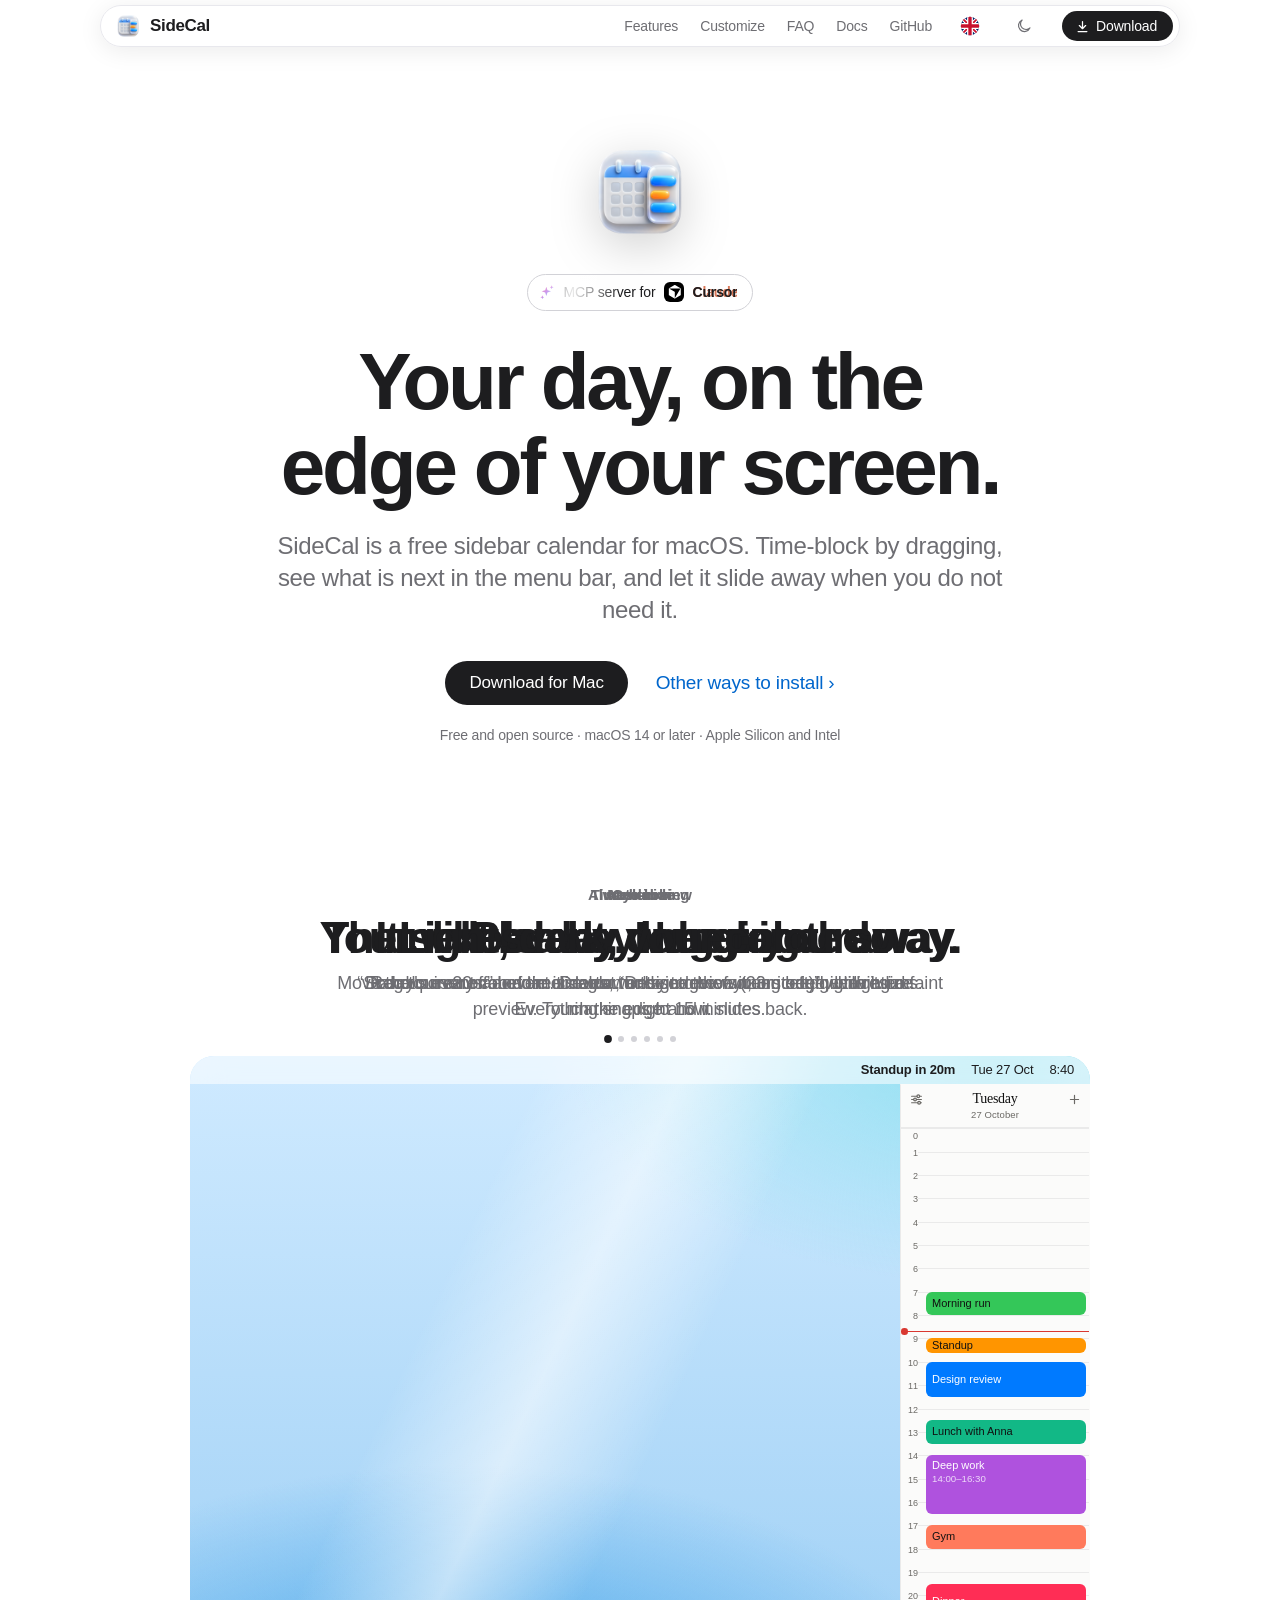
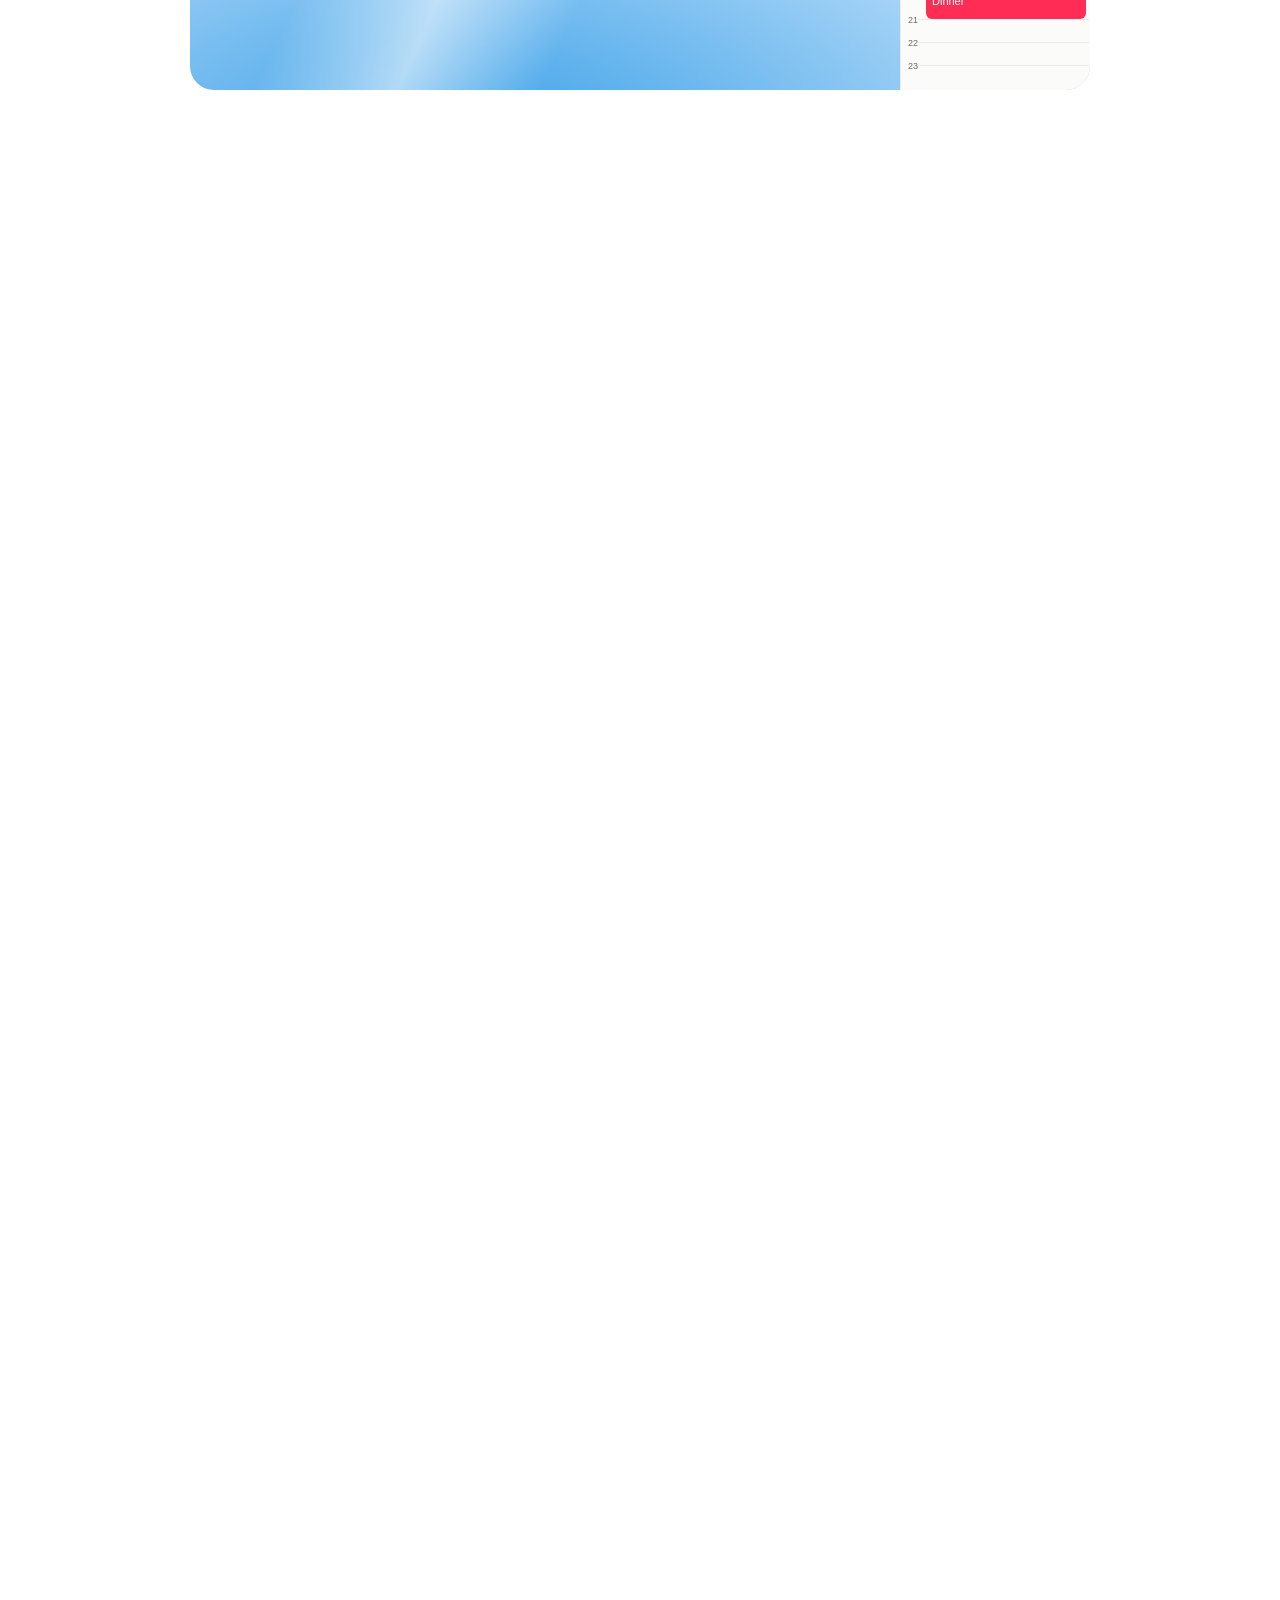
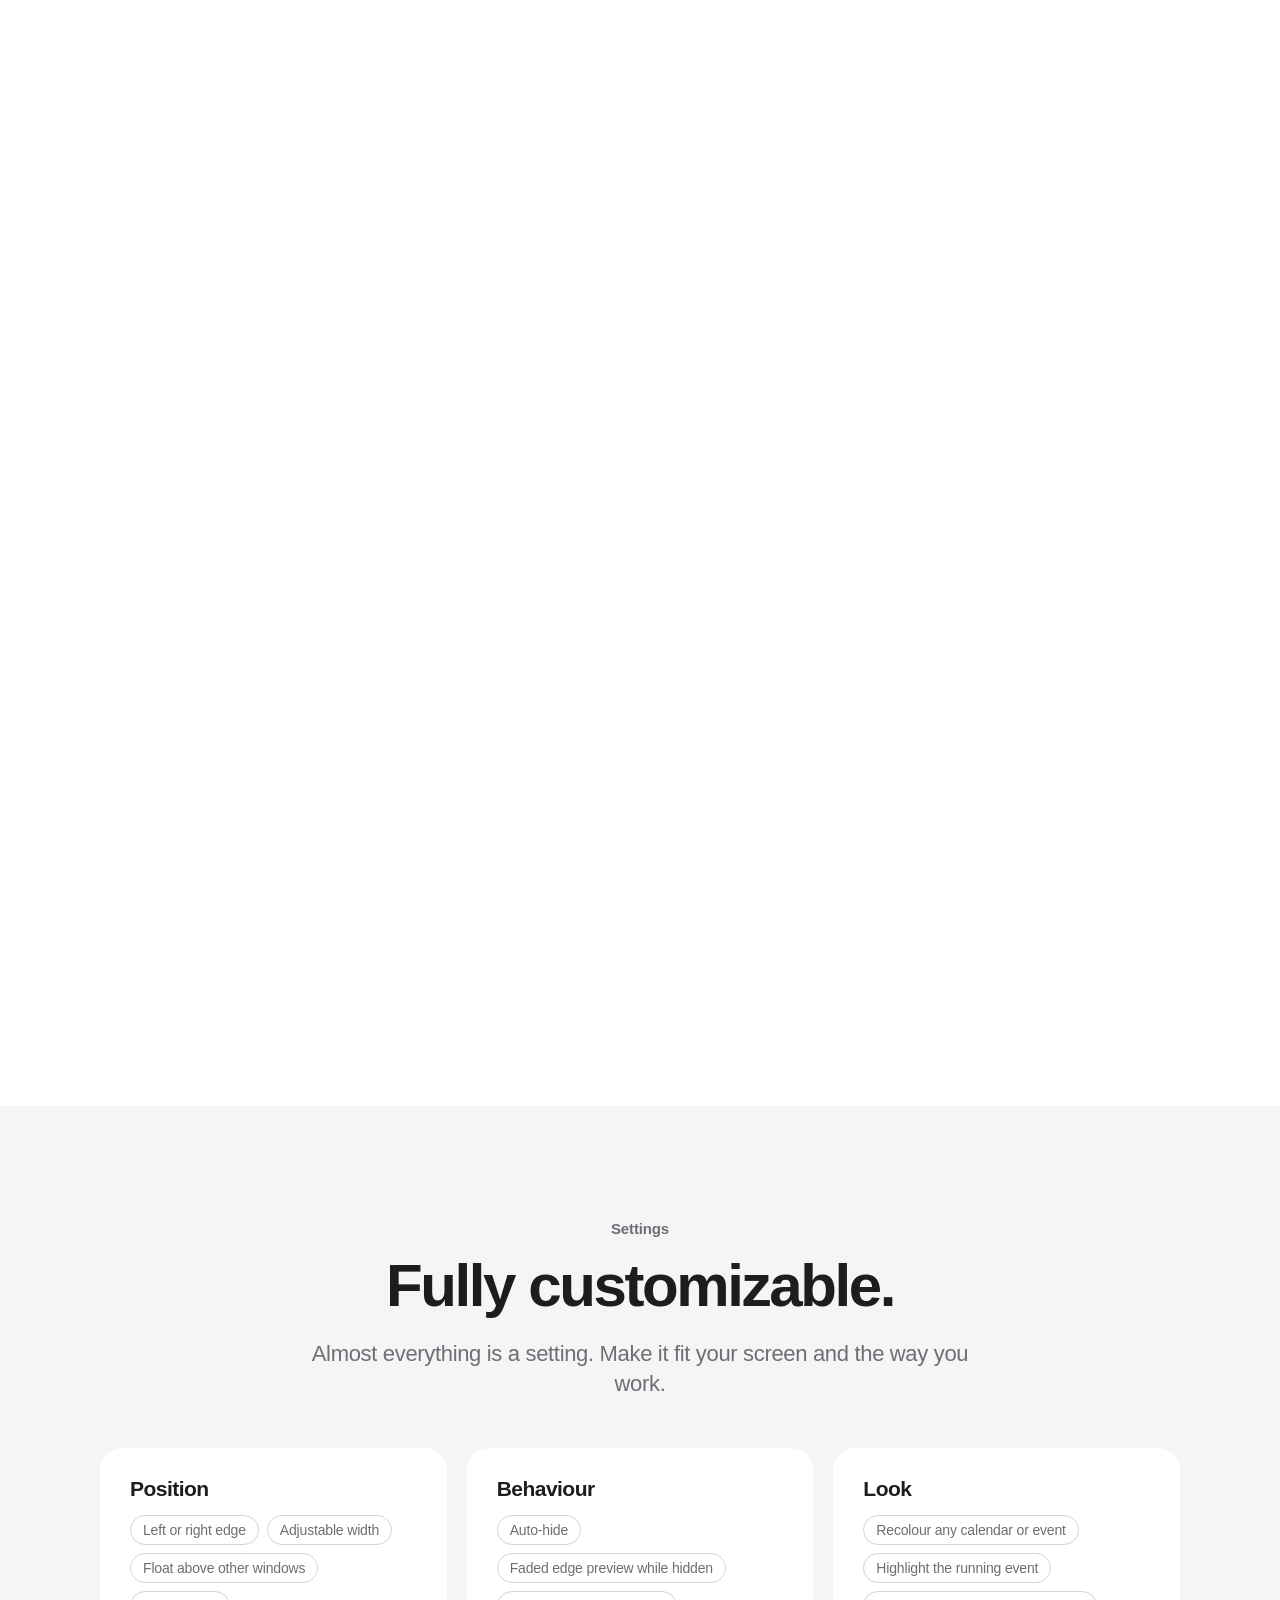
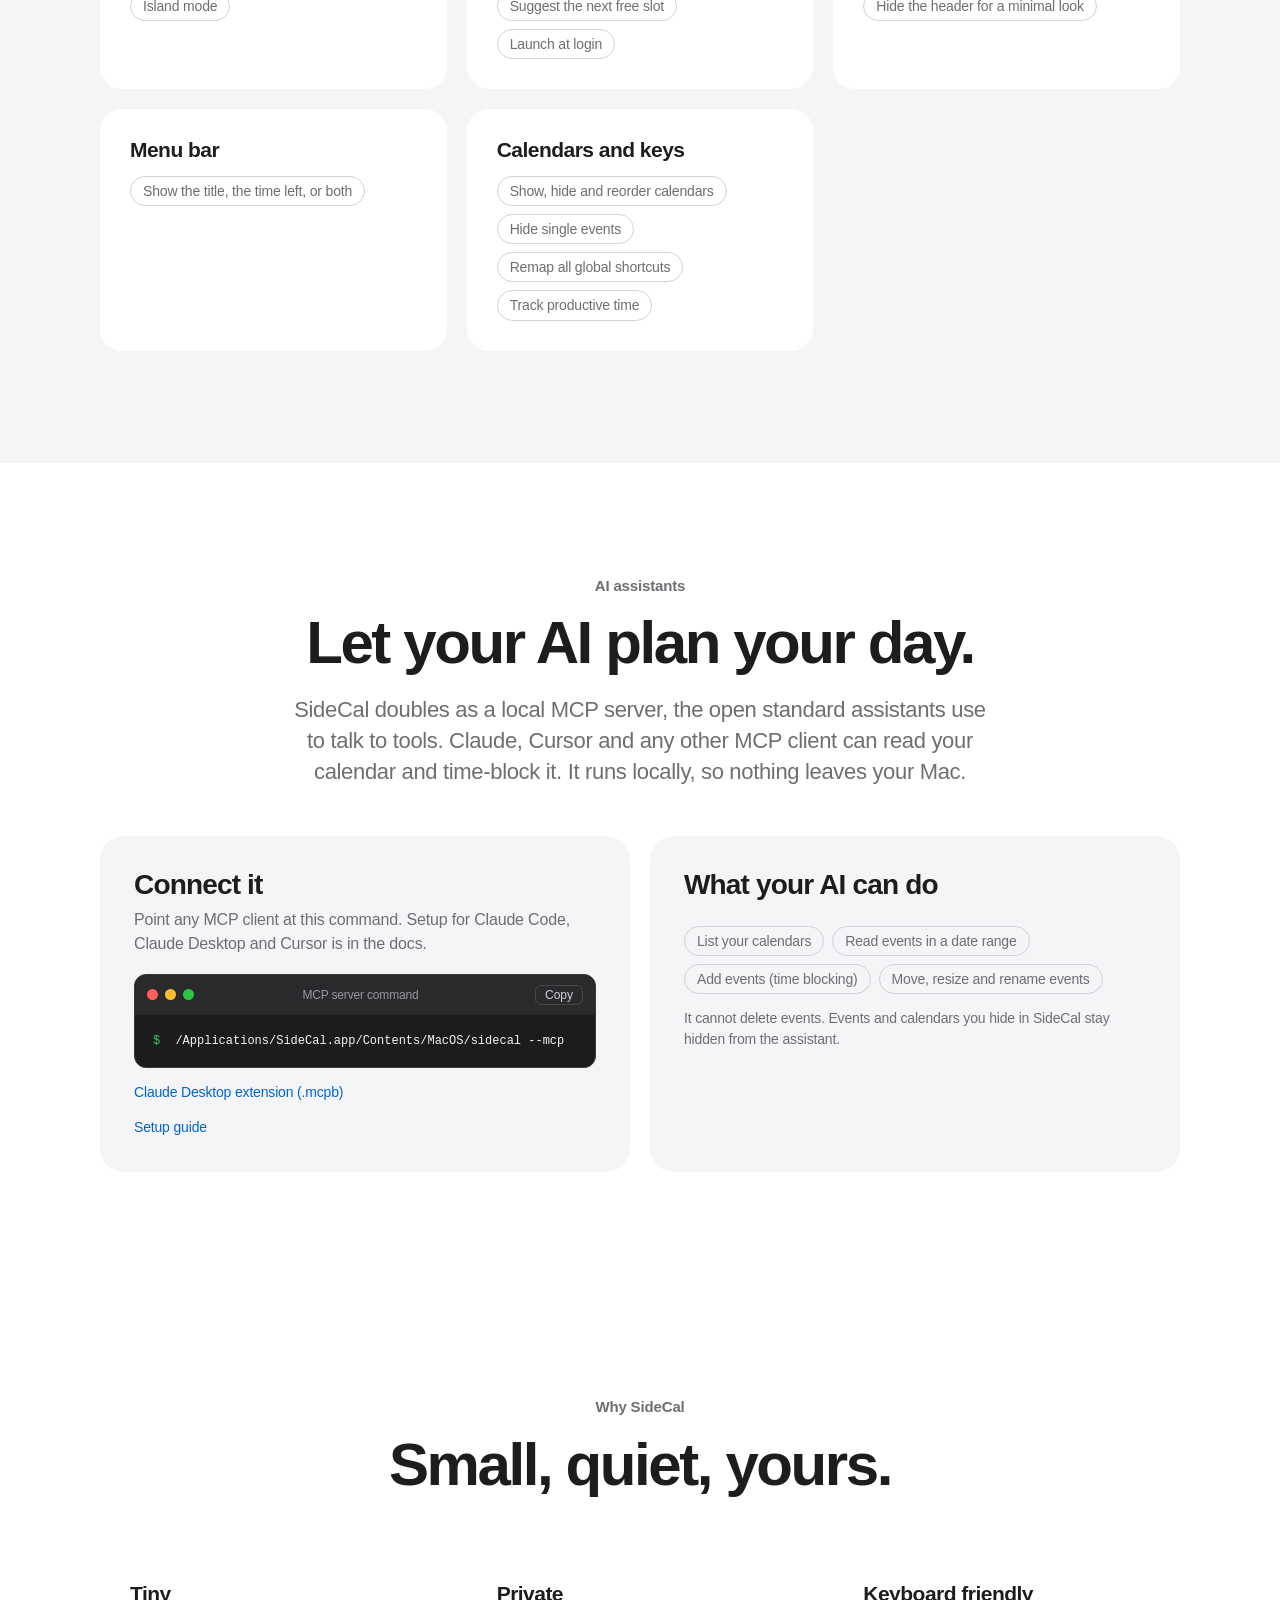
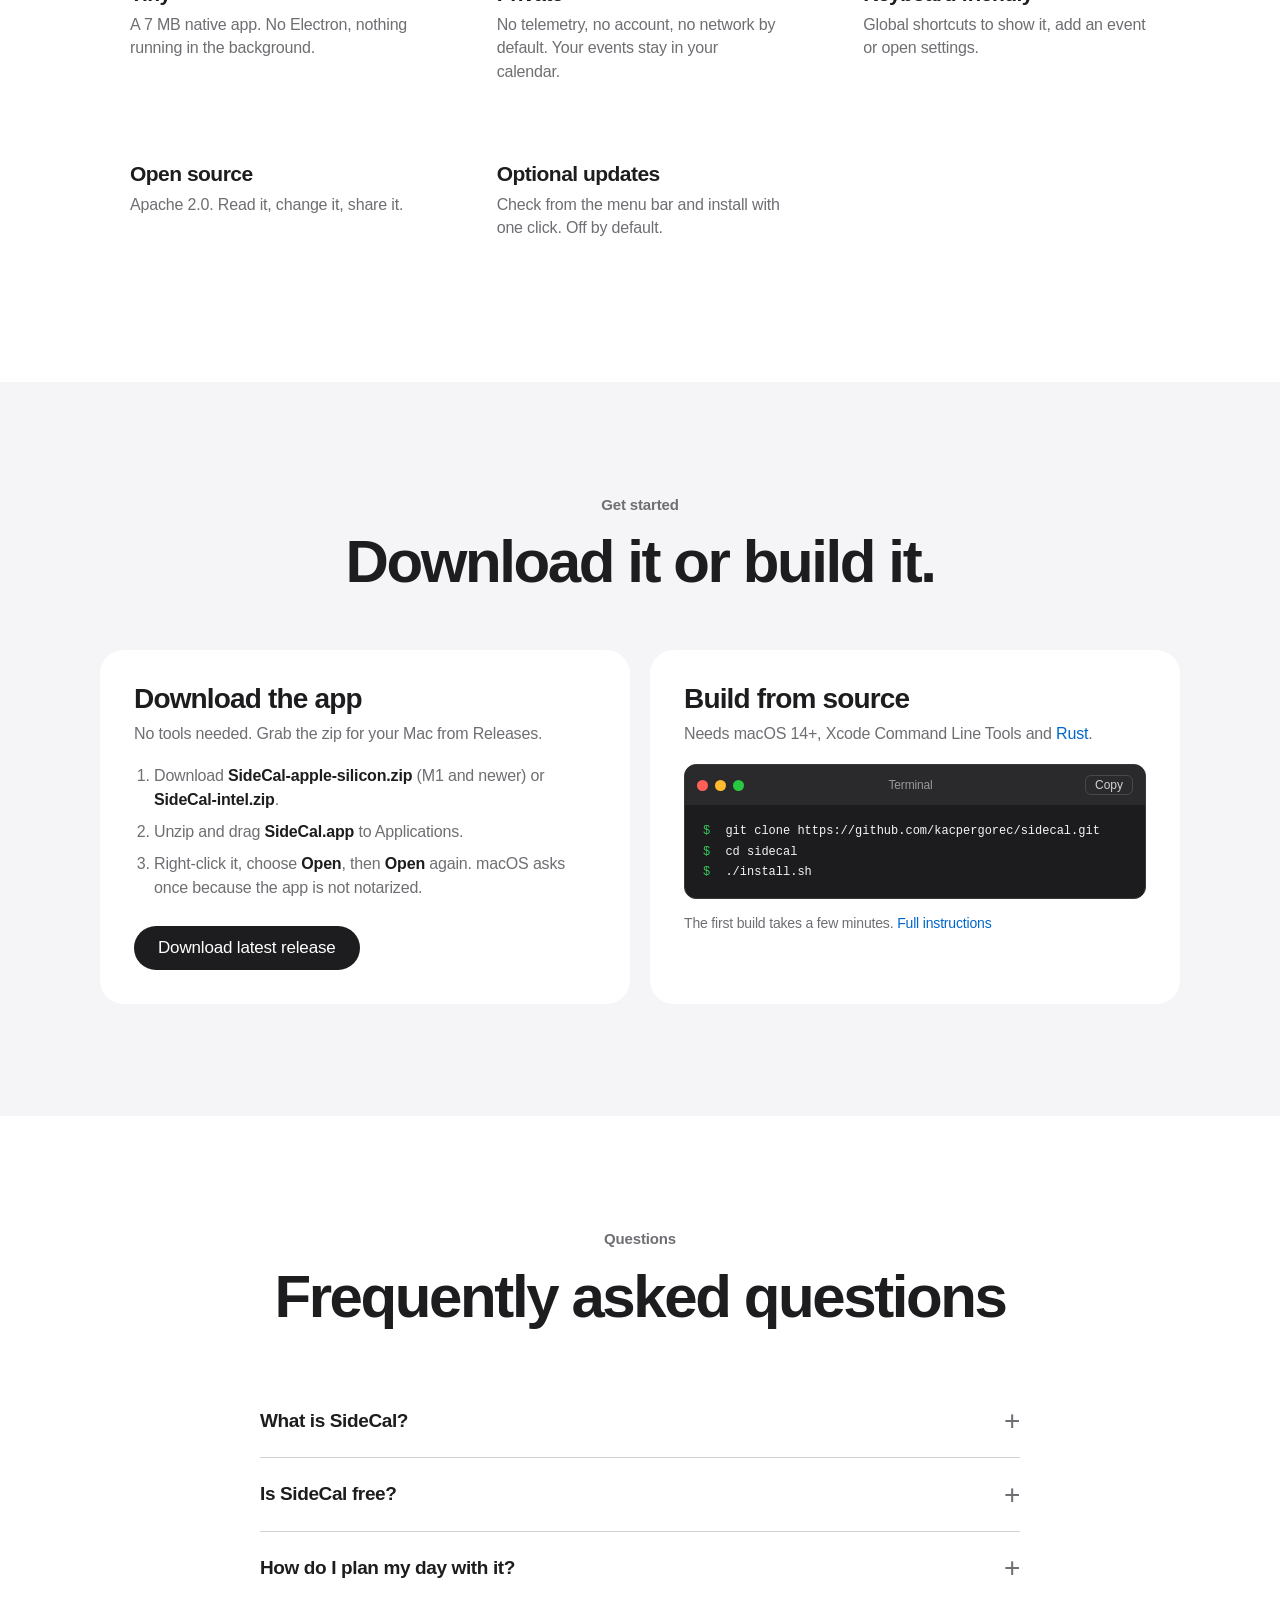
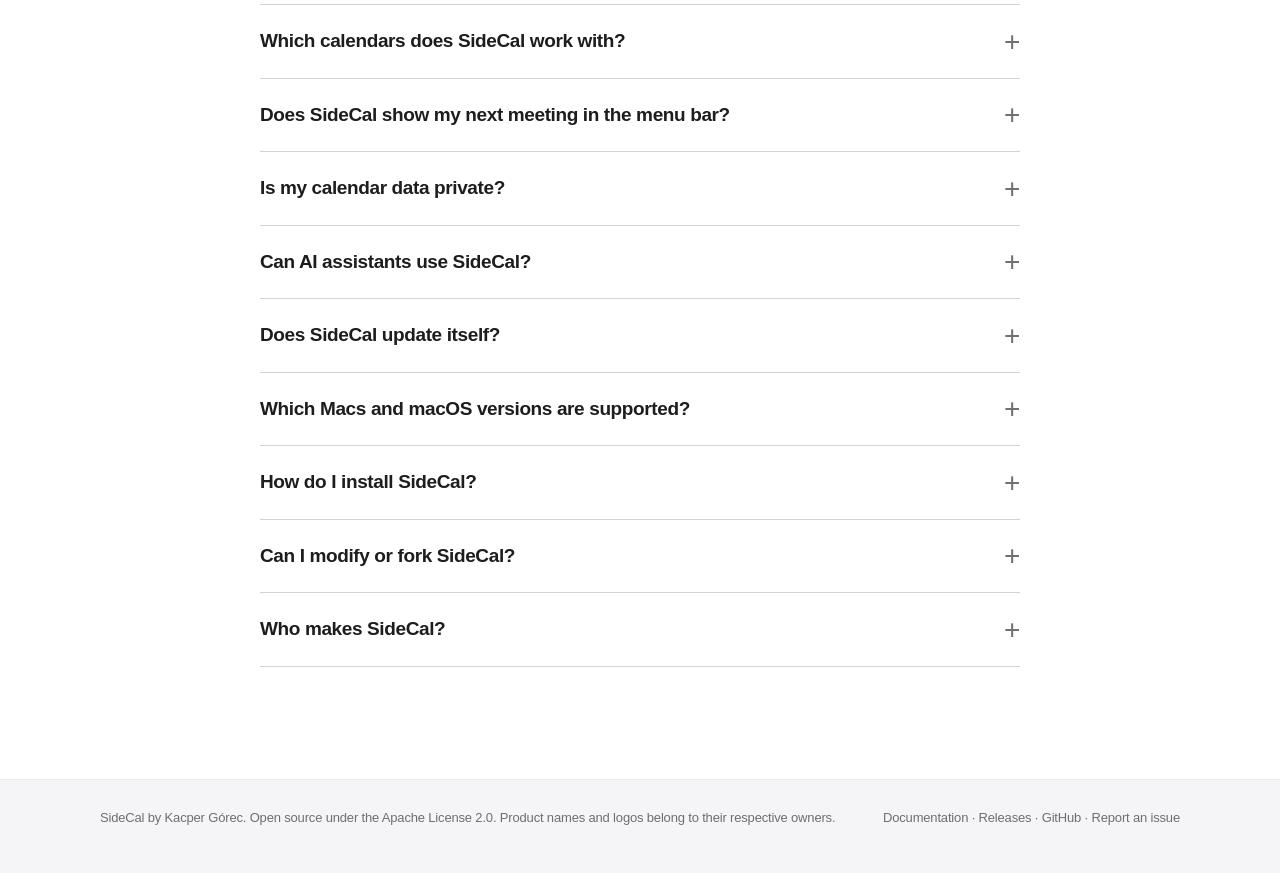
==== commit 1e1ffa6c: "Site and README: cut filler copy (obvious features, spec details, duplicates), update translations" ====
--- a/docs/index.html
+++ b/docs/index.html
@@ -70,7 +70,7 @@
       },
       {
         "@type": "Question",
-        "name": "Is there a free sidebar calendar for Mac?",
+        "name": "Is SideCal free?",
         "acceptedAnswer": {
           "@type": "Answer",
           "text": "Yes. SideCal is free and open source under the Apache License 2.0. It has no ads, no account and no subscription."
@@ -78,10 +78,10 @@
       },
       {
         "@type": "Question",
-        "name": "How do I time-block my day on a Mac?",
-        "acceptedAnswer": {
-          "@type": "Answer",
-          "text": "Open SideCal and drag on an empty part of the timeline to create an event. Drag an entry to move it, or drag its top or bottom edge to resize it. Everything snaps to 15 minutes and is saved to your Apple Calendar."
+        "name": "How do I plan my day with it?",
+        "acceptedAnswer": {
+          "@type": "Answer",
+          "text": "Open SideCal and drag on an empty part of the timeline to create an event. Drag an entry to move it, or drag its top or bottom edge to resize it. Changes are saved to your Apple Calendar."
         }
       },
       {
@@ -202,7 +202,7 @@
 </section>
 <section class="story" id="features" aria-label="How SideCal looks and works">
   <div class="stage">
-    <div class="caps"><div class="cap on"><p class="eyebrow">Always in view</p><h2>Your whole day. Never in the way.</h2><p class="sub">A 24-hour timeline that fits the screen, with a live line for right now. Scroll and watch time move.</p></div><div class="cap"><p class="eyebrow">Menu bar</p><h2>The next event, one glance away.</h2><p class="sub">“Standup in 20m” before it starts, “Design review (23m left)” while it runs.</p></div><div class="cap"><p class="eyebrow">Time blocking</p><h2>Plan by dragging.</h2><p class="sub">Drag to create an event. Drag an entry to move it, or its edge to resize. Everything snaps to 15 minutes.</p></div><div class="cap"><p class="eyebrow">Auto-hide</p><h2>It slides away when you do.</h2><p class="sub">Move the cursor off and the sidebar tucks into the screen edge, leaving a faint preview. Touch the edge and it slides back.</p></div><div class="cap"><p class="eyebrow">Island mode</p><h2>Or float it as a card.</h2><p class="sub">Rounded corners and a margin, like a native macOS window.</p></div><div class="cap"><p class="eyebrow">Looks right at home</p><h2>Light, dark, your colours.</h2><p class="sub">Follows macOS. Twelve colours, each with a light and a dark variant.</p></div></div>
+    <div class="caps"><div class="cap on"><p class="eyebrow">Always in view</p><h2>Your whole day. Never in the way.</h2><p class="sub">Today's events on a timeline down the edge of your screen, with a line marking right now.</p></div><div class="cap"><p class="eyebrow">Menu bar</p><h2>The next event, one glance away.</h2><p class="sub">“Standup in 20m” before it starts, “Design review (23m left)” while it runs.</p></div><div class="cap"><p class="eyebrow">Time blocking</p><h2>Plan by dragging.</h2><p class="sub">Drag to create an event. Drag an entry to move it, or its edge to resize. Everything snaps to 15 minutes.</p></div><div class="cap"><p class="eyebrow">Auto-hide</p><h2>It slides away when you do.</h2><p class="sub">Move the cursor off and the sidebar tucks into the screen edge, leaving a faint preview. Touch the edge and it slides back.</p></div><div class="cap"><p class="eyebrow">Island mode</p><h2>Or float it as a card.</h2><p class="sub">Prefer it detached? Island mode floats it a little off the screen edge.</p></div><div class="cap"><p class="eyebrow">Colours</p><h2>Light, dark, your colours.</h2><p class="sub">Recolour any calendar or event, and see the running one highlighted.</p></div></div>
     <div class="dots" aria-hidden="true"><i></i><i></i><i></i><i></i><i></i><i></i></div>
     <div class="scene" aria-label="Illustration: the SideCal sidebar on a Mac desktop">
       <div class="desk">
@@ -228,7 +228,7 @@
     <p class="eyebrow reveal">Settings</p>
     <h2 class="reveal" style="--i:1">Fully customizable.</h2>
     <p class="sub reveal" style="--i:2">Almost everything is a setting. Make it fit your screen and the way you work.</p>
-    <div class="grid cust"><div class="reveal" style="--i:0"><h3>Position</h3><ul class="chips"><li>Left or right edge</li><li>Width 150–320 px</li><li>Float above other windows</li><li>Island mode</li></ul></div><div class="reveal" style="--i:1"><h3>Behaviour</h3><ul class="chips"><li>Auto-hide on or off</li><li>Edge preview width and opacity</li><li>Suggest the next free slot</li><li>Launch at login</li></ul></div><div class="reveal" style="--i:2"><h3>Look</h3><ul class="chips"><li>Light, dark or auto</li><li>12 colours, light and dark variants</li><li>Recolour any calendar or event</li><li>Highlight the running event</li></ul></div><div class="reveal" style="--i:0"><h3>Timeline</h3><ul class="chips"><li>12 or 24-hour labels</li><li>Time indicator on or off</li><li>All-day events on or off</li><li>Header, weekday and date toggles</li></ul></div><div class="reveal" style="--i:1"><h3>Menu bar</h3><ul class="chips"><li>Event title on or off</li><li>Time left on or off</li></ul></div><div class="reveal" style="--i:2"><h3>Calendars and keys</h3><ul class="chips"><li>Show, hide and reorder calendars</li><li>Hide single events</li><li>Remap all global shortcuts</li><li>Track productive time</li></ul></div></div>
+    <div class="grid cust"><div class="reveal" style="--i:0"><h3>Position</h3><ul class="chips"><li>Left or right edge</li><li>Adjustable width</li><li>Float above other windows</li><li>Island mode</li></ul></div><div class="reveal" style="--i:1"><h3>Behaviour</h3><ul class="chips"><li>Auto-hide</li><li>Faded edge preview while hidden</li><li>Suggest the next free slot</li><li>Launch at login</li></ul></div><div class="reveal" style="--i:2"><h3>Look</h3><ul class="chips"><li>Recolour any calendar or event</li><li>Highlight the running event</li><li>Hide the header for a minimal look</li></ul></div><div class="reveal" style="--i:0"><h3>Menu bar</h3><ul class="chips"><li>Show the title, the time left, or both</li></ul></div><div class="reveal" style="--i:1"><h3>Calendars and keys</h3><ul class="chips"><li>Show, hide and reorder calendars</li><li>Hide single events</li><li>Remap all global shortcuts</li><li>Track productive time</li></ul></div></div>
   </div>
 </section>
 
@@ -236,7 +236,7 @@
   <div class="wrap">
     <p class="eyebrow reveal">AI assistants</p>
     <h2 class="reveal" style="--i:1">Let your AI plan your day.</h2>
-    <p class="sub reveal" style="--i:2">SideCal doubles as a local MCP server, the open standard assistants use to talk to tools. Claude, Cursor and any other MCP client can read your calendar and time-block it. It runs over stdio, so nothing leaves your Mac.</p>
+    <p class="sub reveal" style="--i:2">SideCal doubles as a local MCP server, the open standard assistants use to talk to tools. Claude, Cursor and any other MCP client can read your calendar and time-block it. It runs locally, so nothing leaves your Mac.</p>
     <div class="ways mcp">
       <div class="way reveal" style="--i:1">
         <h3>Connect it</h3>
@@ -261,16 +261,14 @@
 
 <section class="band" id="more">
   <div class="wrap">
-    <p class="eyebrow reveal">And</p>
+    <p class="eyebrow reveal">Why SideCal</p>
     <h2 class="reveal" style="--i:1">Small, quiet, yours.</h2>
     <div class="grid">
-      <div class="reveal"><h3>Tiny</h3><p>A 7 MB native app with a Rust core. No Electron, no background services.</p></div>
+      <div class="reveal"><h3>Tiny</h3><p>A 7 MB native app. No Electron, nothing running in the background.</p></div>
       <div class="reveal" style="--i:1"><h3>Private</h3><p>No telemetry, no account, no network by default. Your events stay in your calendar.</p></div>
       <div class="reveal" style="--i:2"><h3>Keyboard friendly</h3><p>Global shortcuts to show it, add an event or open settings.</p></div>
-      <div class="reveal"><h3>Your calendars, your order</h3><p>Set priority between calendars and recolour any calendar or event.</p></div>
-      <div class="reveal" style="--i:1"><h3>Hide what you do not need</h3><p>Hide single events from the sidebar without touching your calendar.</p></div>
-      <div class="reveal" style="--i:2"><h3>Open source</h3><p>Apache 2.0. Read it, change it, share it.</p></div>
-      <div class="reveal"><h3>Optional updates</h3><p>Check for updates from the menu bar and install with one click. Off by default; one small file, once a day.</p></div>
+      <div class="reveal"><h3>Open source</h3><p>Apache 2.0. Read it, change it, share it.</p></div>
+      <div class="reveal" style="--i:1"><h3>Optional updates</h3><p>Check from the menu bar and install with one click. Off by default.</p></div>
     </div>
   </div>
 </section>
@@ -278,7 +276,7 @@
 <section class="band alt" id="start">
   <div class="wrap">
     <p class="eyebrow reveal">Get started</p>
-    <h2 class="reveal" style="--i:1">Two ways in. Pick one.</h2>
+    <h2 class="reveal" style="--i:1">Download it or build it.</h2>
     <div class="ways">
       <div class="way reveal" style="--i:1">
         <h3>Download the app</h3>
@@ -311,8 +309,8 @@
     <h2 class="reveal" style="--i:1">Frequently asked questions</h2>
     <div class="faq reveal" style="--i:2">
       <details><summary>What is SideCal?</summary><p>SideCal is a free, open-source sidebar calendar for macOS. It shows today&#x27;s Apple Calendar as a 24-hour timeline on the edge of your screen, adds a countdown to your next event in the menu bar, and lets you time-block your day by dragging events.</p></details>
-      <details><summary>Is there a free sidebar calendar for Mac?</summary><p>Yes. SideCal is free and open source under the Apache License 2.0. It has no ads, no account and no subscription.</p></details>
-      <details><summary>How do I time-block my day on a Mac?</summary><p>Open SideCal and drag on an empty part of the timeline to create an event. Drag an entry to move it, or drag its top or bottom edge to resize it. Everything snaps to 15 minutes and is saved to your Apple Calendar.</p></details>
+      <details><summary>Is SideCal free?</summary><p>Yes. SideCal is free and open source under the Apache License 2.0. It has no ads, no account and no subscription.</p></details>
+      <details><summary>How do I plan my day with it?</summary><p>Open SideCal and drag on an empty part of the timeline to create an event. Drag an entry to move it, or drag its top or bottom edge to resize it. Changes are saved to your Apple Calendar.</p></details>
       <details><summary>Which calendars does SideCal work with?</summary><p>Every calendar in the macOS Calendar app: iCloud, Google, Exchange, CalDAV and local calendars. Add the account in System Settings and it appears in SideCal.</p></details>
       <details><summary>Does SideCal show my next meeting in the menu bar?</summary><p>Yes. The menu bar shows the running event with the time left, for example “Design review (23m left)”, or the next event, for example “Standup in 12m”. You can hide the title or the duration in Settings.</p></details>
       <details><summary>Is my calendar data private?</summary><p>Yes. SideCal has no telemetry and no analytics. It reads your events locally through Apple&#x27;s EventKit and keeps its own settings in one JSON file on your Mac. The only network call it can make is an optional update check, which is off by default and downloads one small file.</p></details>
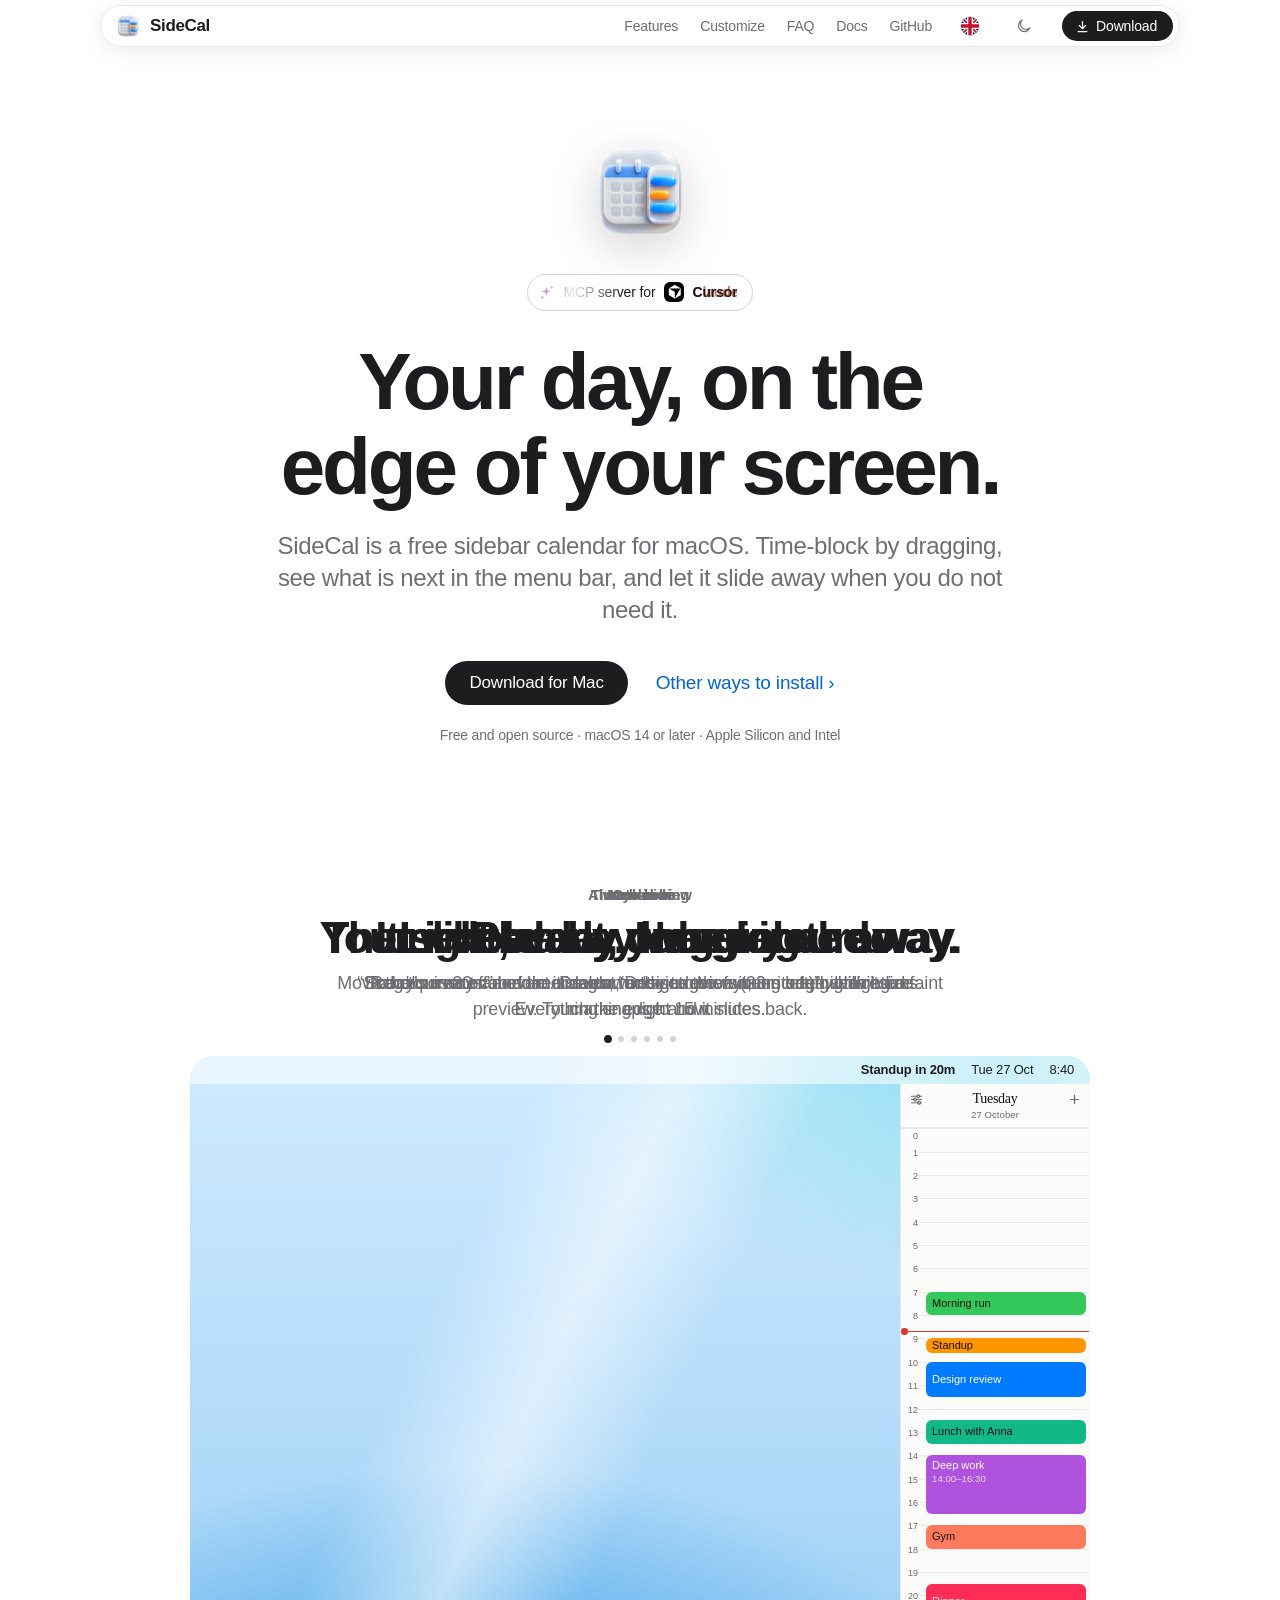
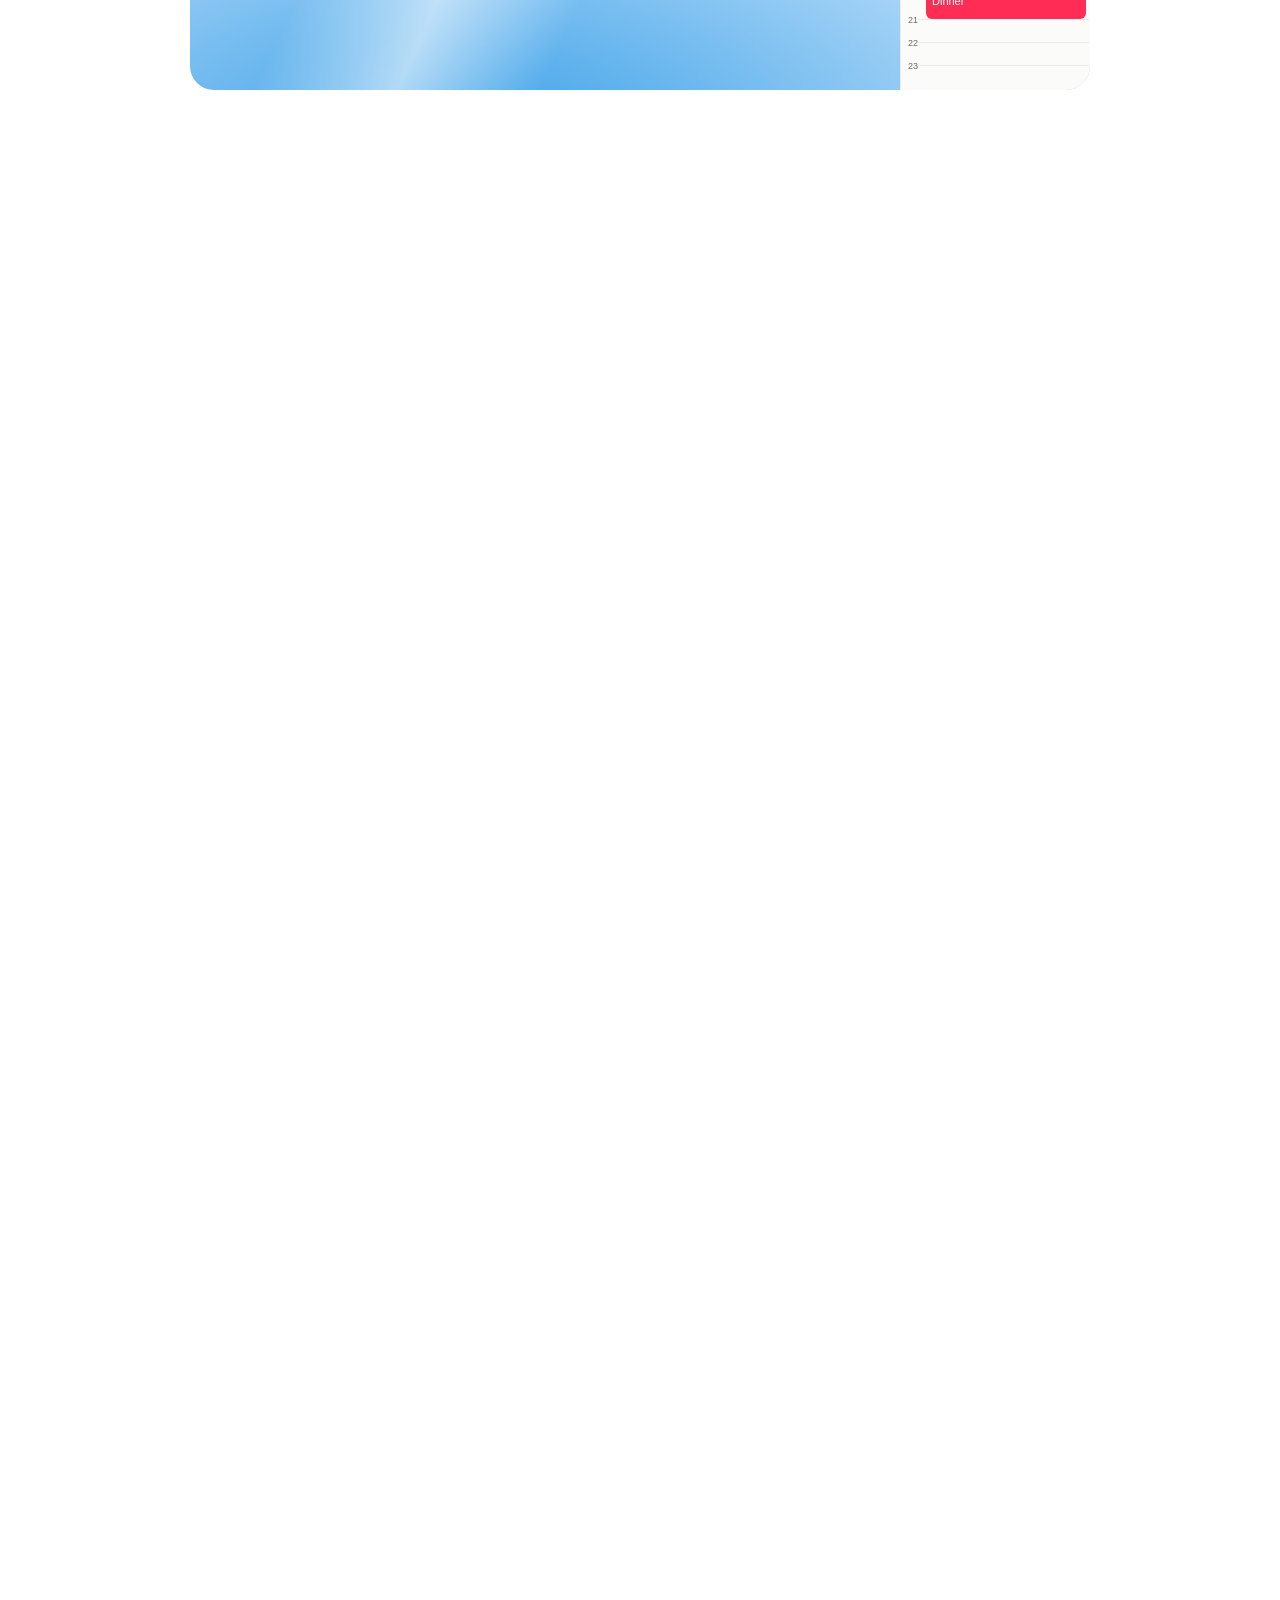
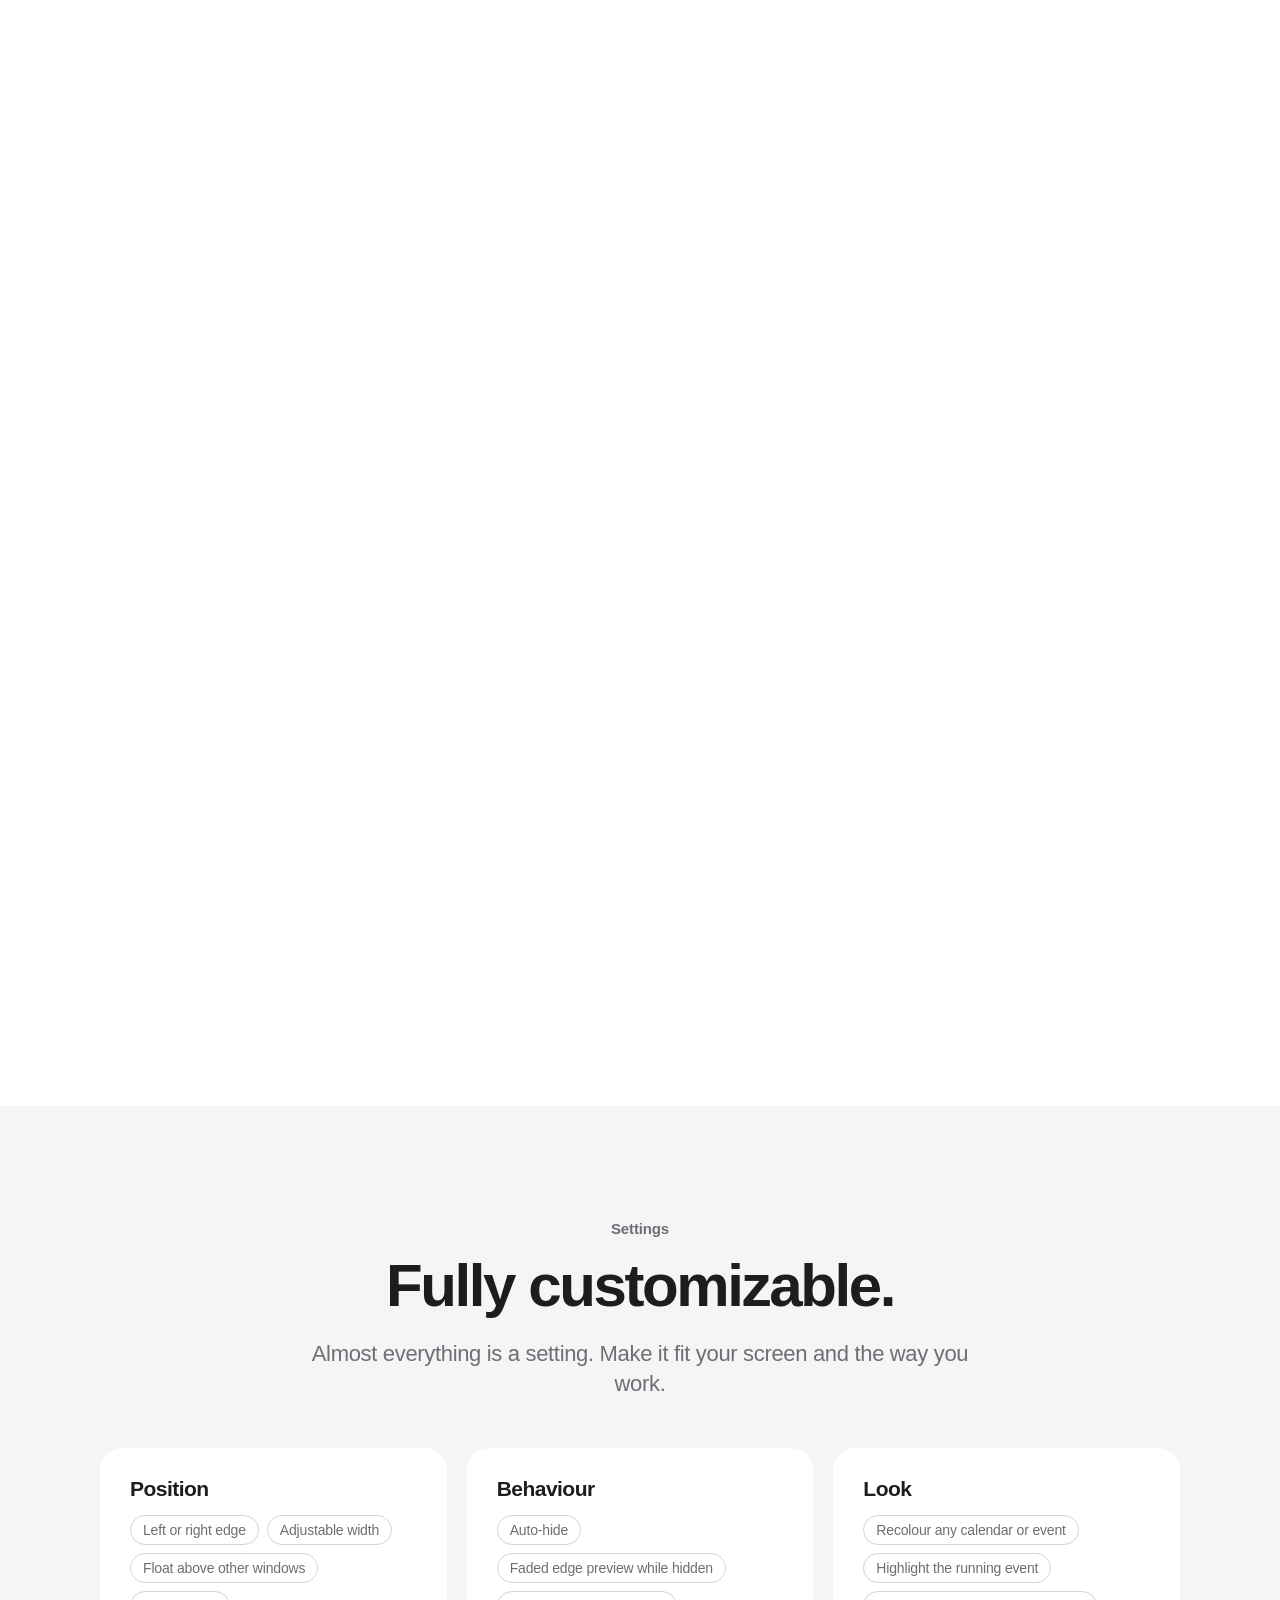
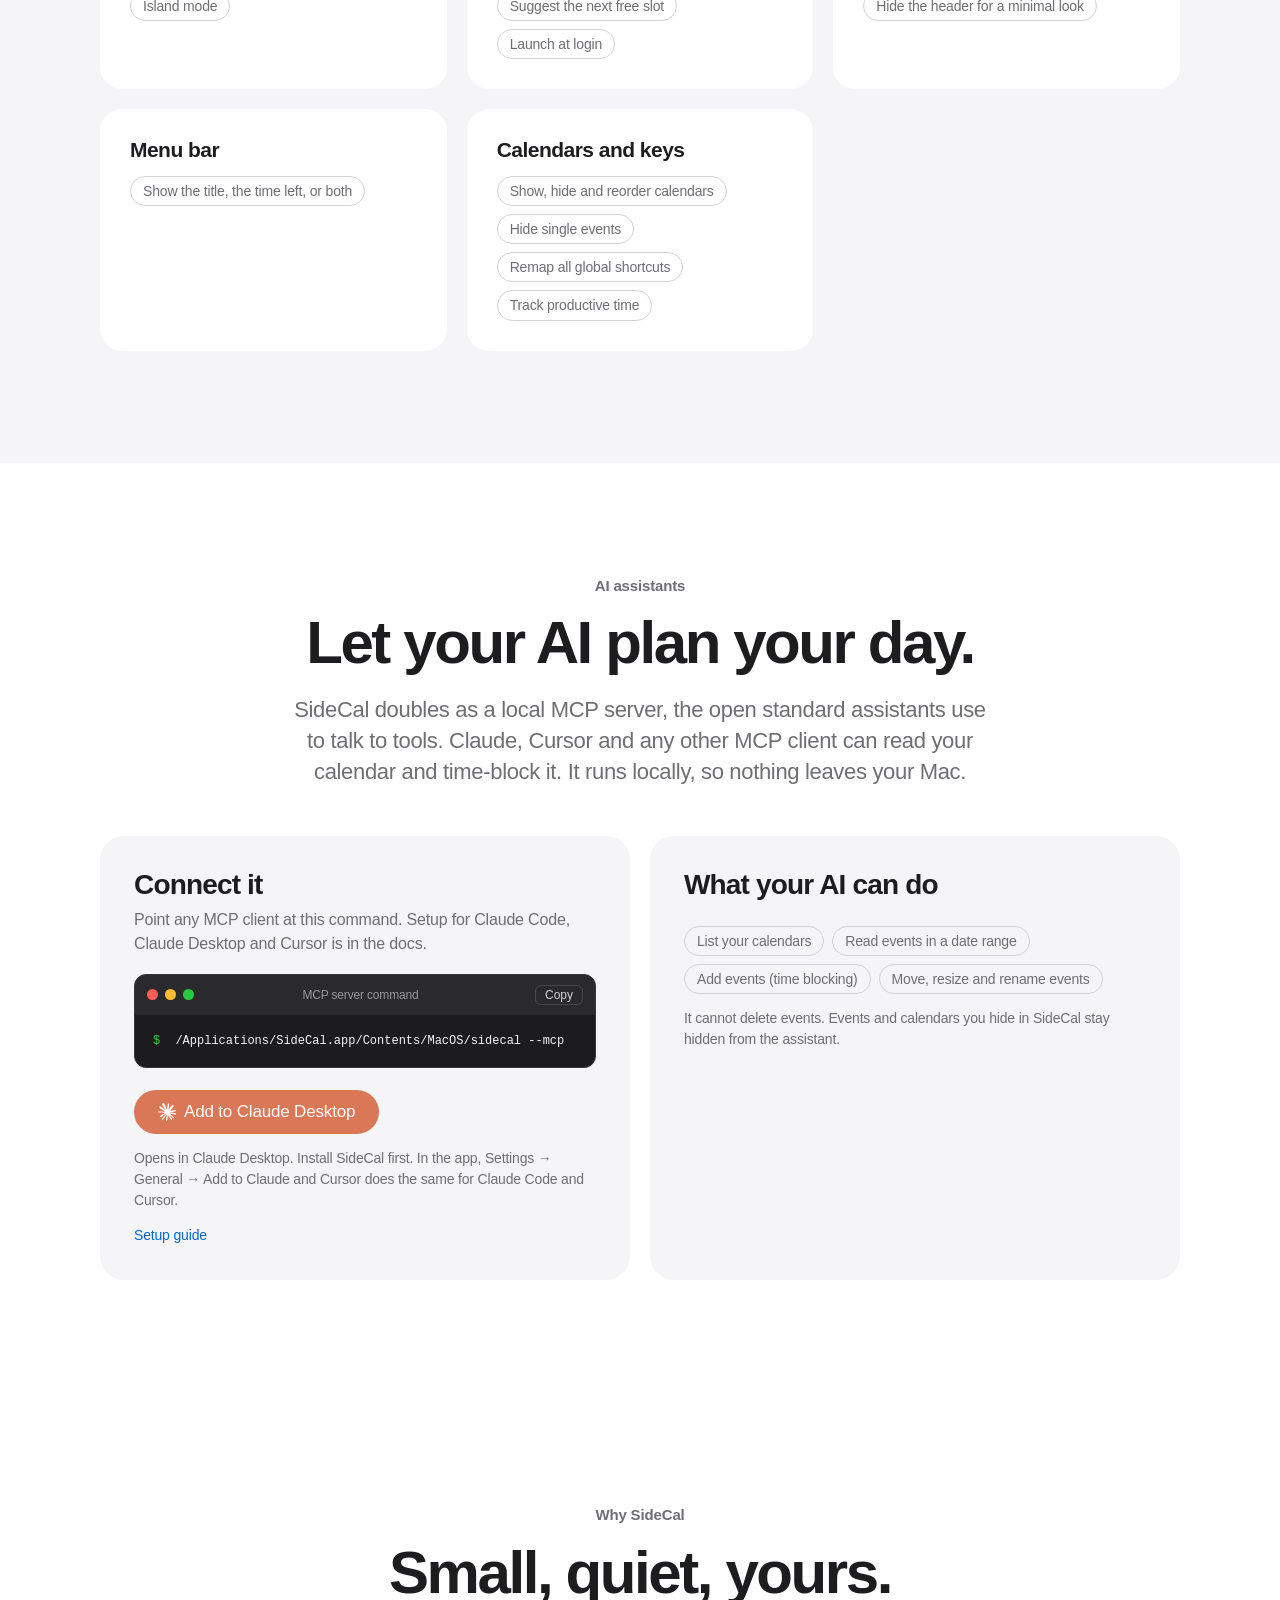
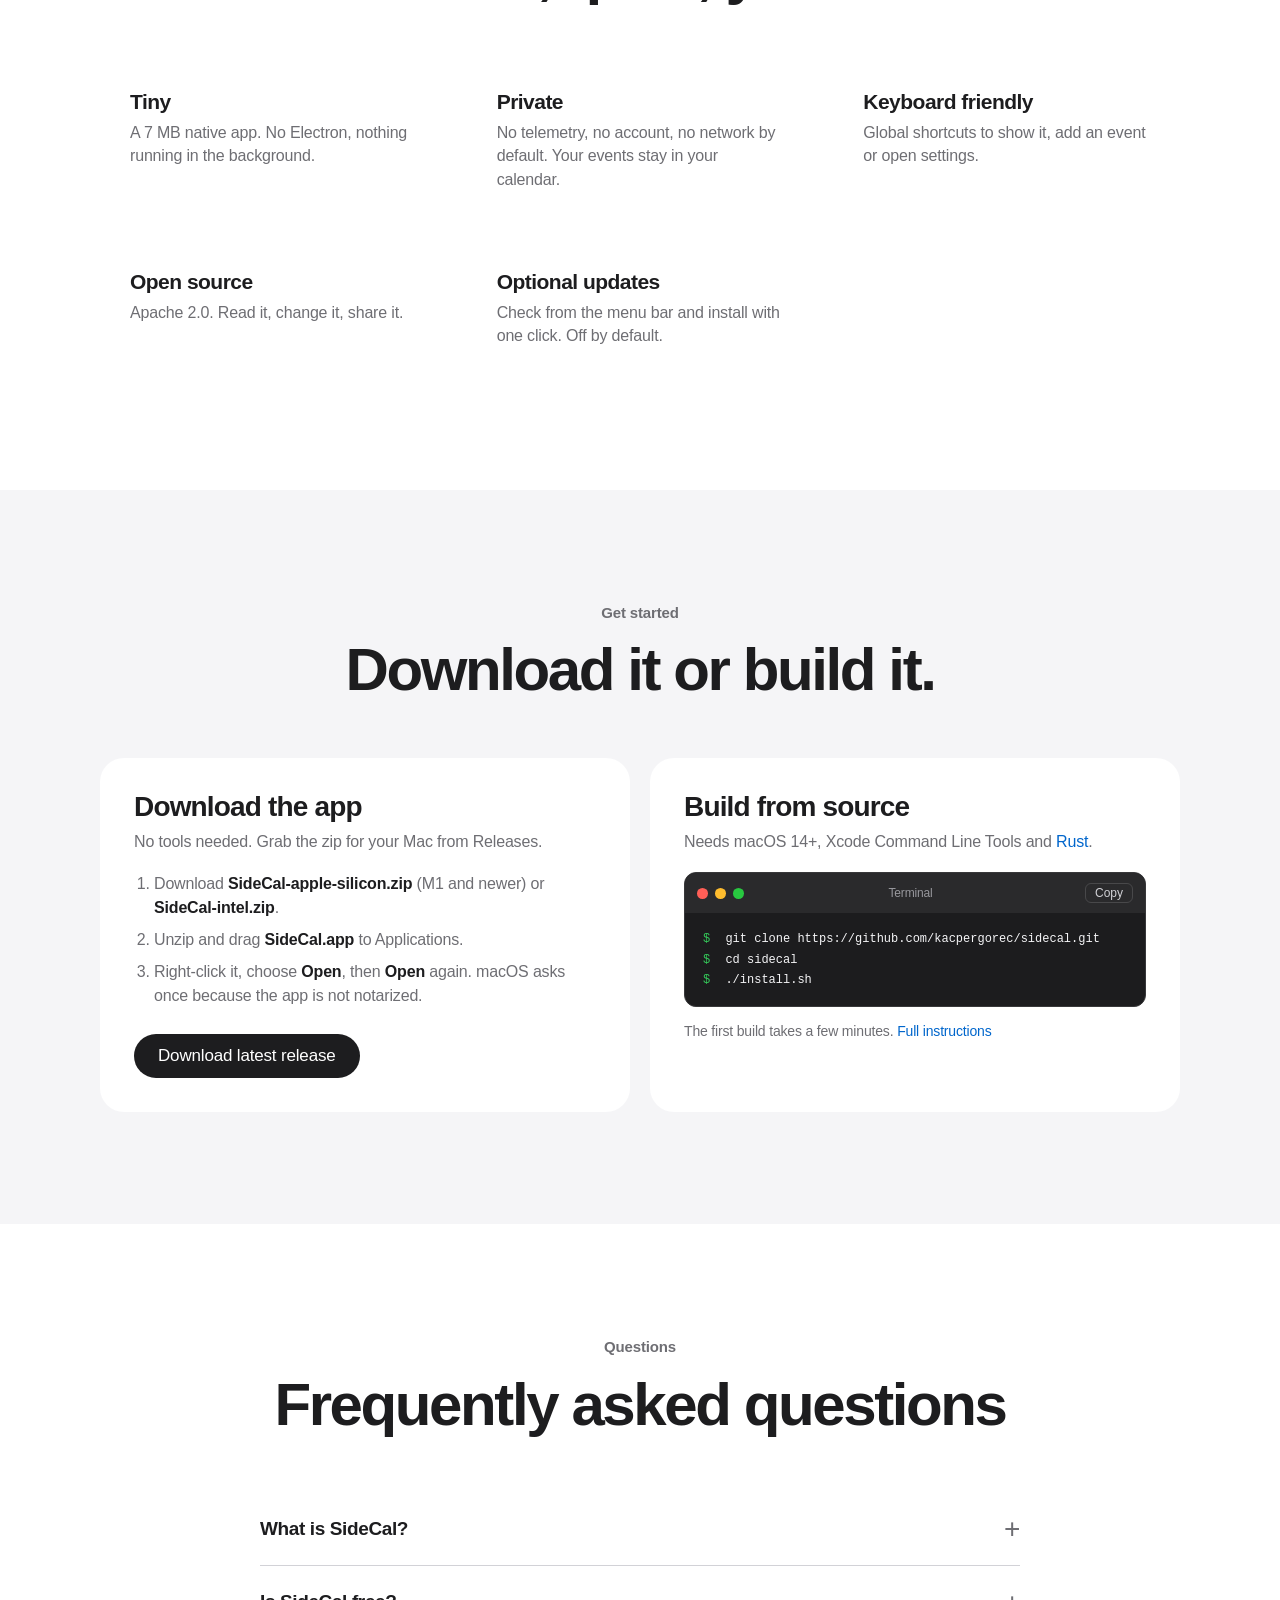
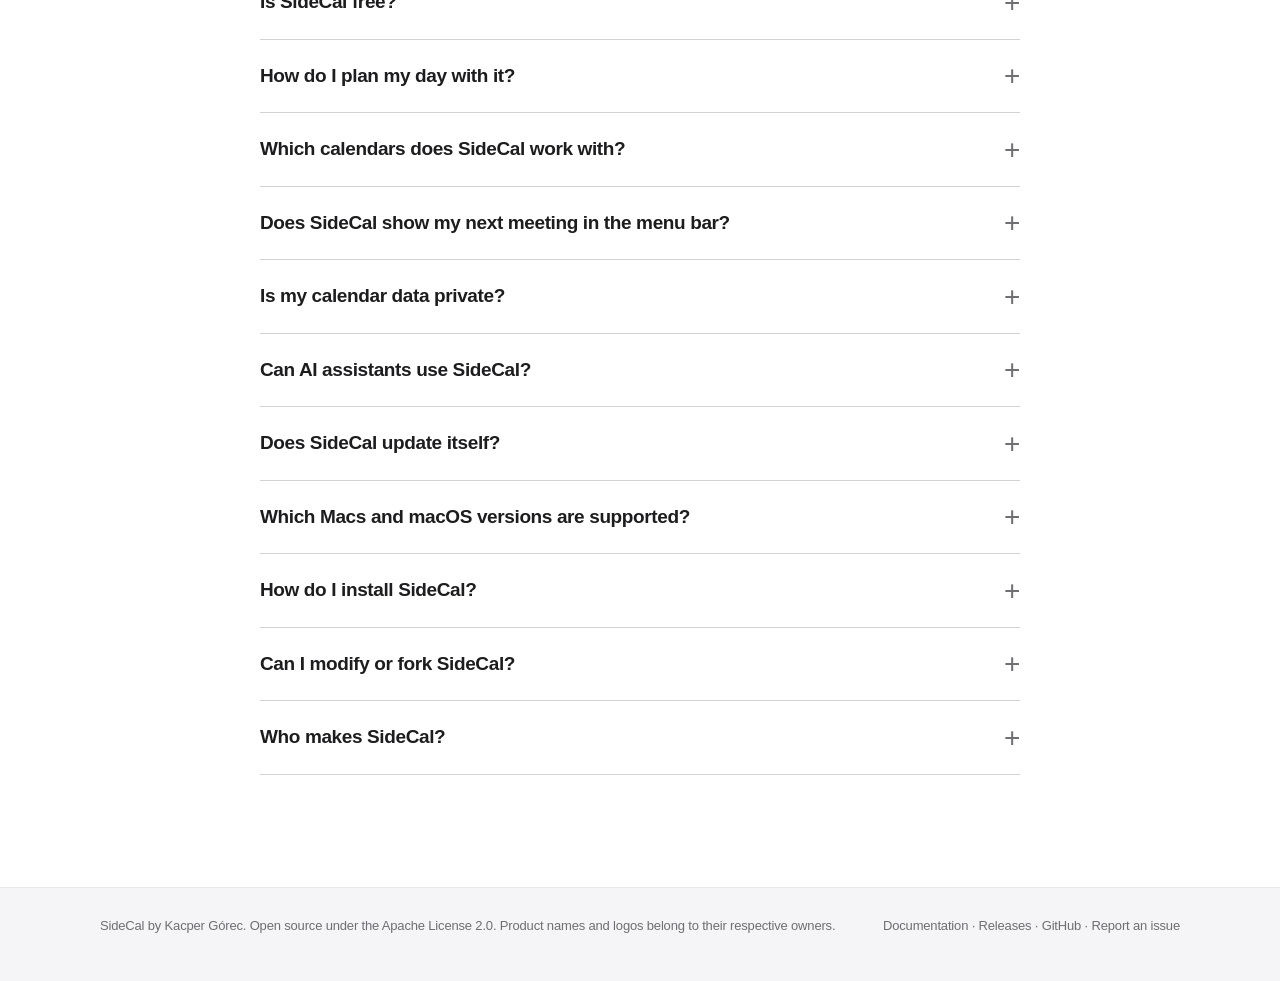
==== commit f8b9402b: "Site: Add to Claude Desktop button with the Claude mark for the .mcpb extension" ====
--- a/docs/index.html
+++ b/docs/index.html
@@ -245,7 +245,8 @@
           <div class="bar"><span></span><span></span><span></span><em>MCP server command</em><button type="button" class="copy" data-copy="/Applications/SideCal.app/Contents/MacOS/sidecal --mcp">Copy</button></div>
 <pre><code><span class="p">$</span> /Applications/SideCal.app/Contents/MacOS/sidecal --mcp</code></pre>
         </div>
-        <p class="small"><a href="https://github.com/kacpergorec/sidecal/releases/latest/download/SideCal.mcpb">Claude Desktop extension (.mcpb)</a></p>
+        <a class="btn claude" href="https://github.com/kacpergorec/sidecal/releases/latest/download/SideCal.mcpb"><svg viewBox="0 0 24 24" aria-hidden="true"><path d="m4.7144 15.9555 4.7174-2.6471.079-.2307-.079-.1275h-.2307l-.7893-.0486-2.6956-.0729-2.3375-.0971-2.2646-.1214-.5707-.1215-.5343-.7042.0546-.3522.4797-.3218.686.0608 1.5179.1032 2.2767.1578 1.6514.0972 2.4468.255h.3886l.0546-.1579-.1336-.0971-.1032-.0972L6.973 9.8356l-2.55-1.6879-1.3356-.9714-.7225-.4918-.3643-.4614-.1578-1.0078.6557-.7225.8803.0607.2246.0607.8925.686 1.9064 1.4754 2.4893 1.8336.3643.3035.1457-.1032.0182-.0728-.164-.2733-1.3539-2.4467-1.445-2.4893-.6435-1.032-.17-.6194c-.0607-.255-.1032-.4674-.1032-.7285L6.287.1335 6.6997 0l.9957.1336.419.3642.6192 1.4147 1.0018 2.2282 1.5543 3.0296.4553.8985.2429.8318.091.255h.1579v-.1457l.1275-1.706.2368-2.0947.2307-2.6957.0789-.7589.3764-.9107.7468-.4918.5828.2793.4797.686-.0668.4433-.2853 1.8517-.5586 2.9021-.3643 1.9429h.2125l.2429-.2429.9835-1.3053 1.6514-2.0643.7286-.8196.85-.9046.5464-.4311h1.0321l.759 1.1293-.34 1.1657-1.0625 1.3478-.8804 1.1414-1.2628 1.7-.7893 1.36.0729.1093.1882-.0183 2.8535-.607 1.5421-.2794 1.8396-.3157.8318.3886.091.3946-.3278.8075-1.967.4857-2.3072.4614-3.4364.8136-.0425.0304.0486.0607 1.5482.1457.6618.0364h1.621l3.0175.2247.7892.522.4736.6376-.079.4857-1.2142.6193-1.6393-.3886-3.825-.9107-1.3113-.3279h-.1822v.1093l1.0929 1.0686 2.0035 1.8092 2.5075 2.3314.1275.5768-.3218.4554-.34-.0486-2.2039-1.6575-.85-.7468-1.9246-1.621h-.1275v.17l.4432.6496 2.3436 3.5214.1214 1.0807-.17.3521-.6071.2125-.6679-.1214-1.3721-1.9246L14.38 17.959l-1.1414-1.9428-.1397.079-.674 7.2552-.3156.3703-.7286.2793-.6071-.4614-.3218-.7468.3218-1.4753.3886-1.9246.3157-1.53.2853-1.9004.17-.6314-.0121-.0425-.1397.0182-1.4328 1.9672-2.1796 2.9446-1.7243 1.8456-.4128.164-.7164-.3704.0667-.6618.4008-.5889 2.386-3.0357 1.4389-1.882.929-1.0868-.0062-.1579h-.0546l-6.3385 4.1164-1.1293.1457-.4857-.4554.0608-.7467.2307-.2429 1.9064-1.3114Z"/></svg>Add to Claude Desktop</a>
+        <p class="small">Opens in Claude Desktop. Install SideCal first. In the app, Settings → General → Add to Claude and Cursor does the same for Claude Code and Cursor.</p>
         <p class="small"><a href="documentation.html#ai">Setup guide</a></p>
       </div>
       <div class="way reveal" style="--i:2">
--- a/docs/style.css
+++ b/docs/style.css
@@ -252,6 +252,10 @@
 .way ol b { color: var(--ink); font-weight: 600; }
 .way .btn { margin-top: auto; }
 .way .small { margin-top: 14px; font-size: 14px; }
+/* Claude Desktop extension button: Claude's own orange and spark, like the hero chip tile. */
+.way .btn.claude { margin-top: 22px; background: #d97757; color: #fff; }
+.way .btn.claude:hover { background: #c4633f; color: #fff; }
+.btn.claude svg { width: 18px; height: 18px; fill: currentColor; flex: none; }
 .term { width: 100%; margin-top: 18px; border-radius: 12px; overflow: hidden; background: #1c1c1e; border: 1px solid #38383a; }
 .term .bar { display: flex; align-items: center; gap: 7px; padding: 10px 12px; background: #2a2a2c; }
 .term .bar span { width: 11px; height: 11px; border-radius: 50%; background: #ff5f57; }
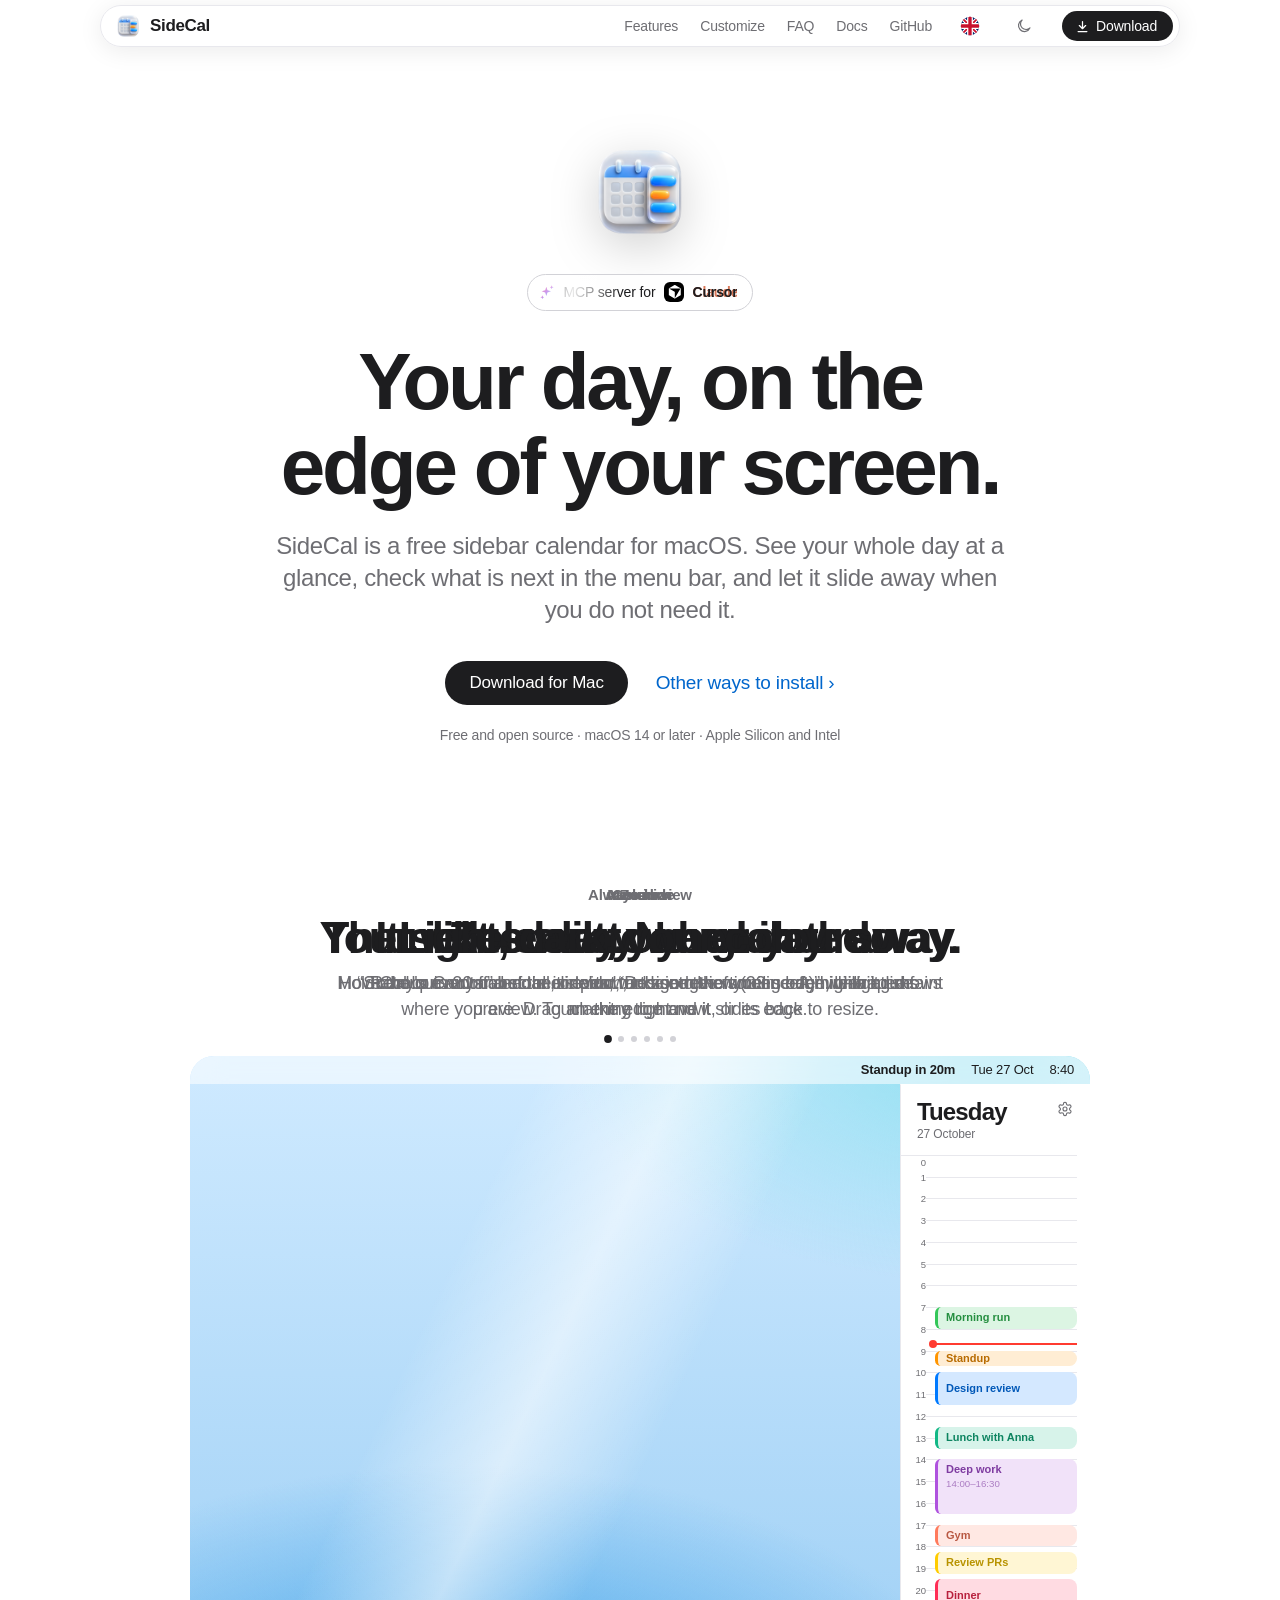
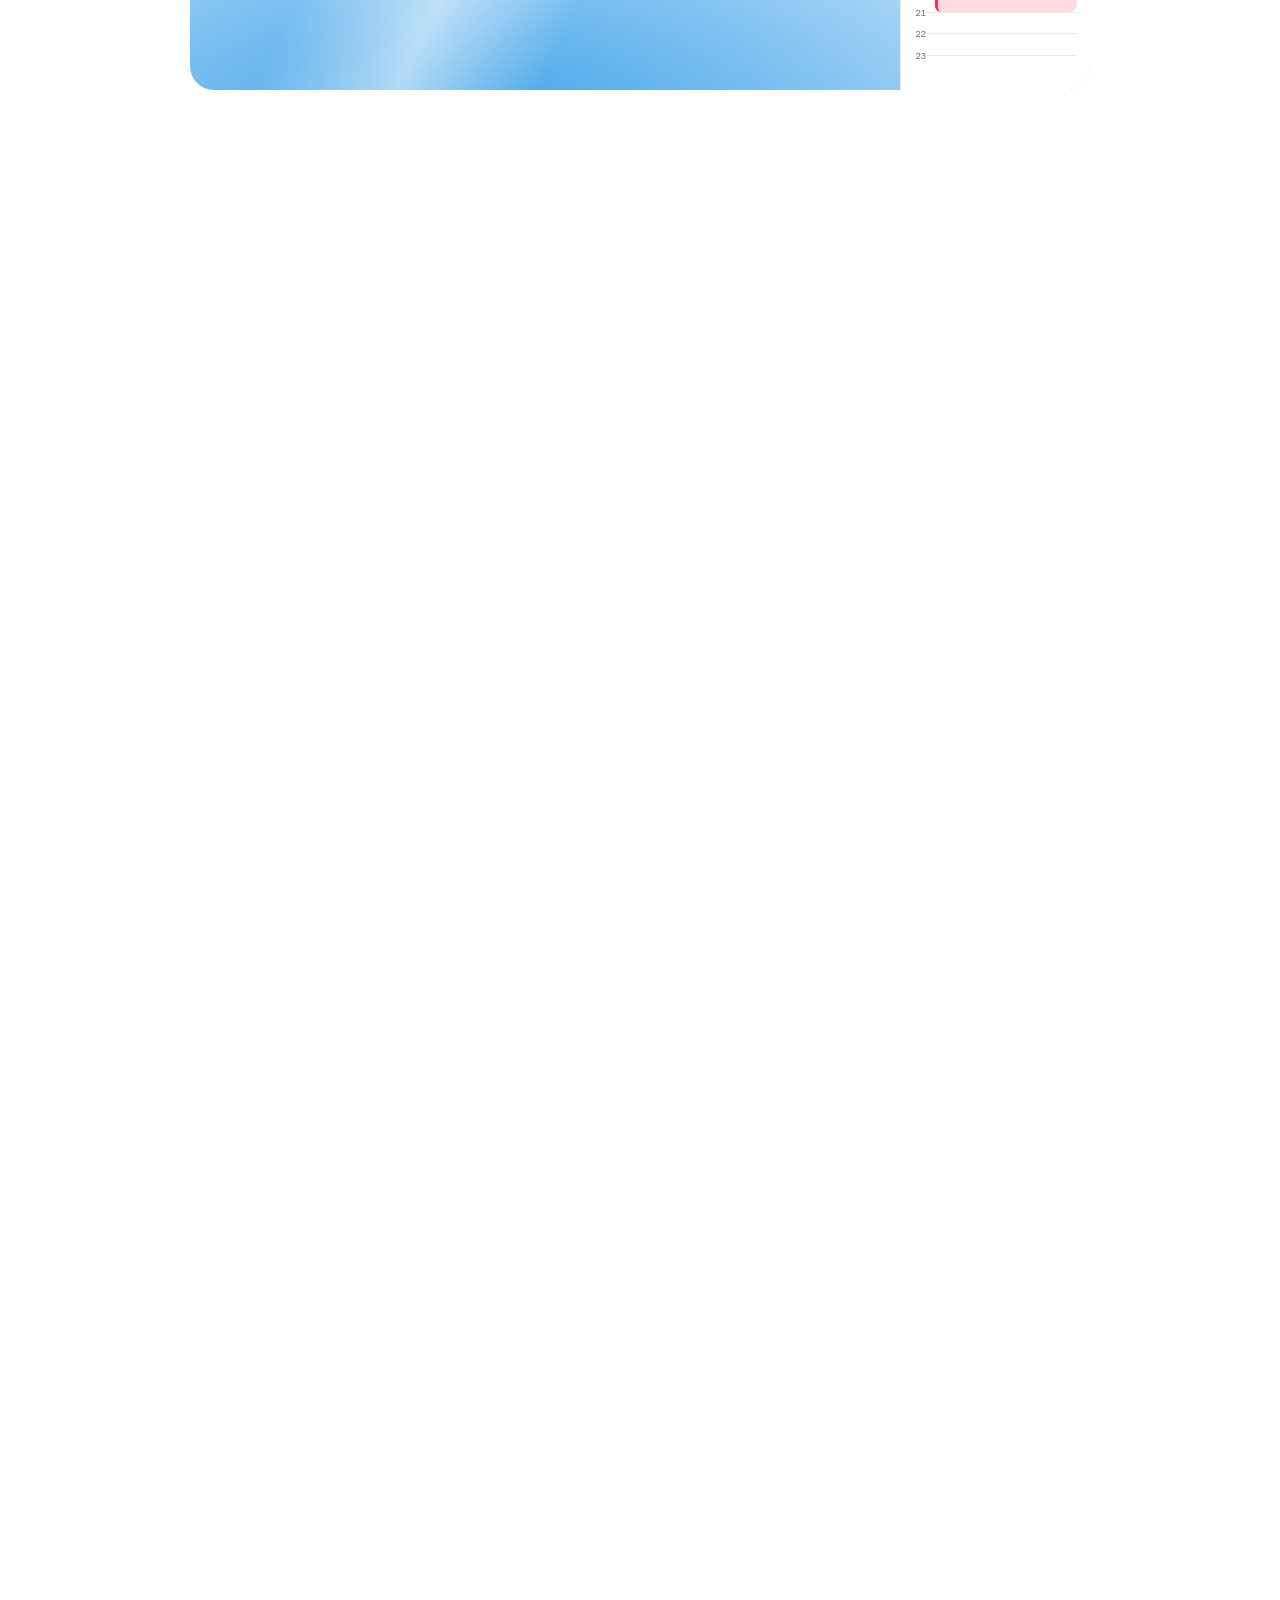
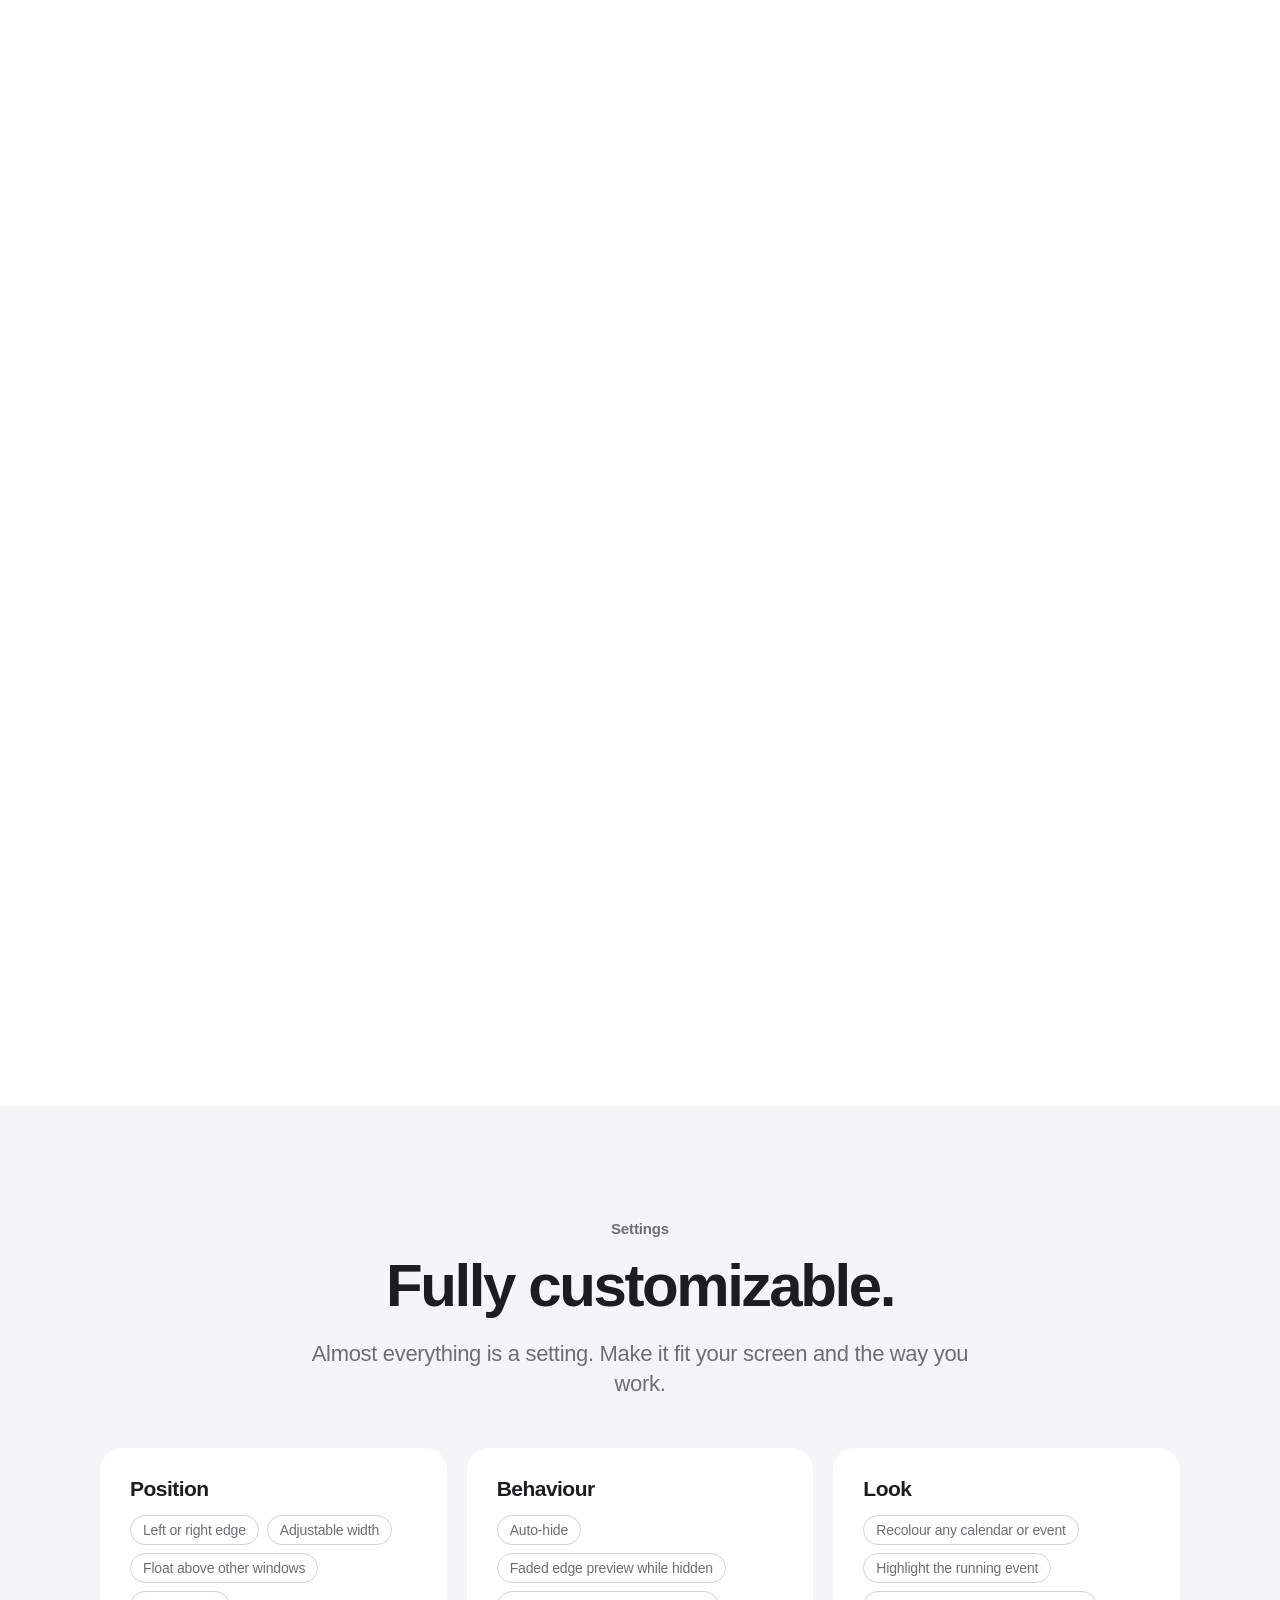
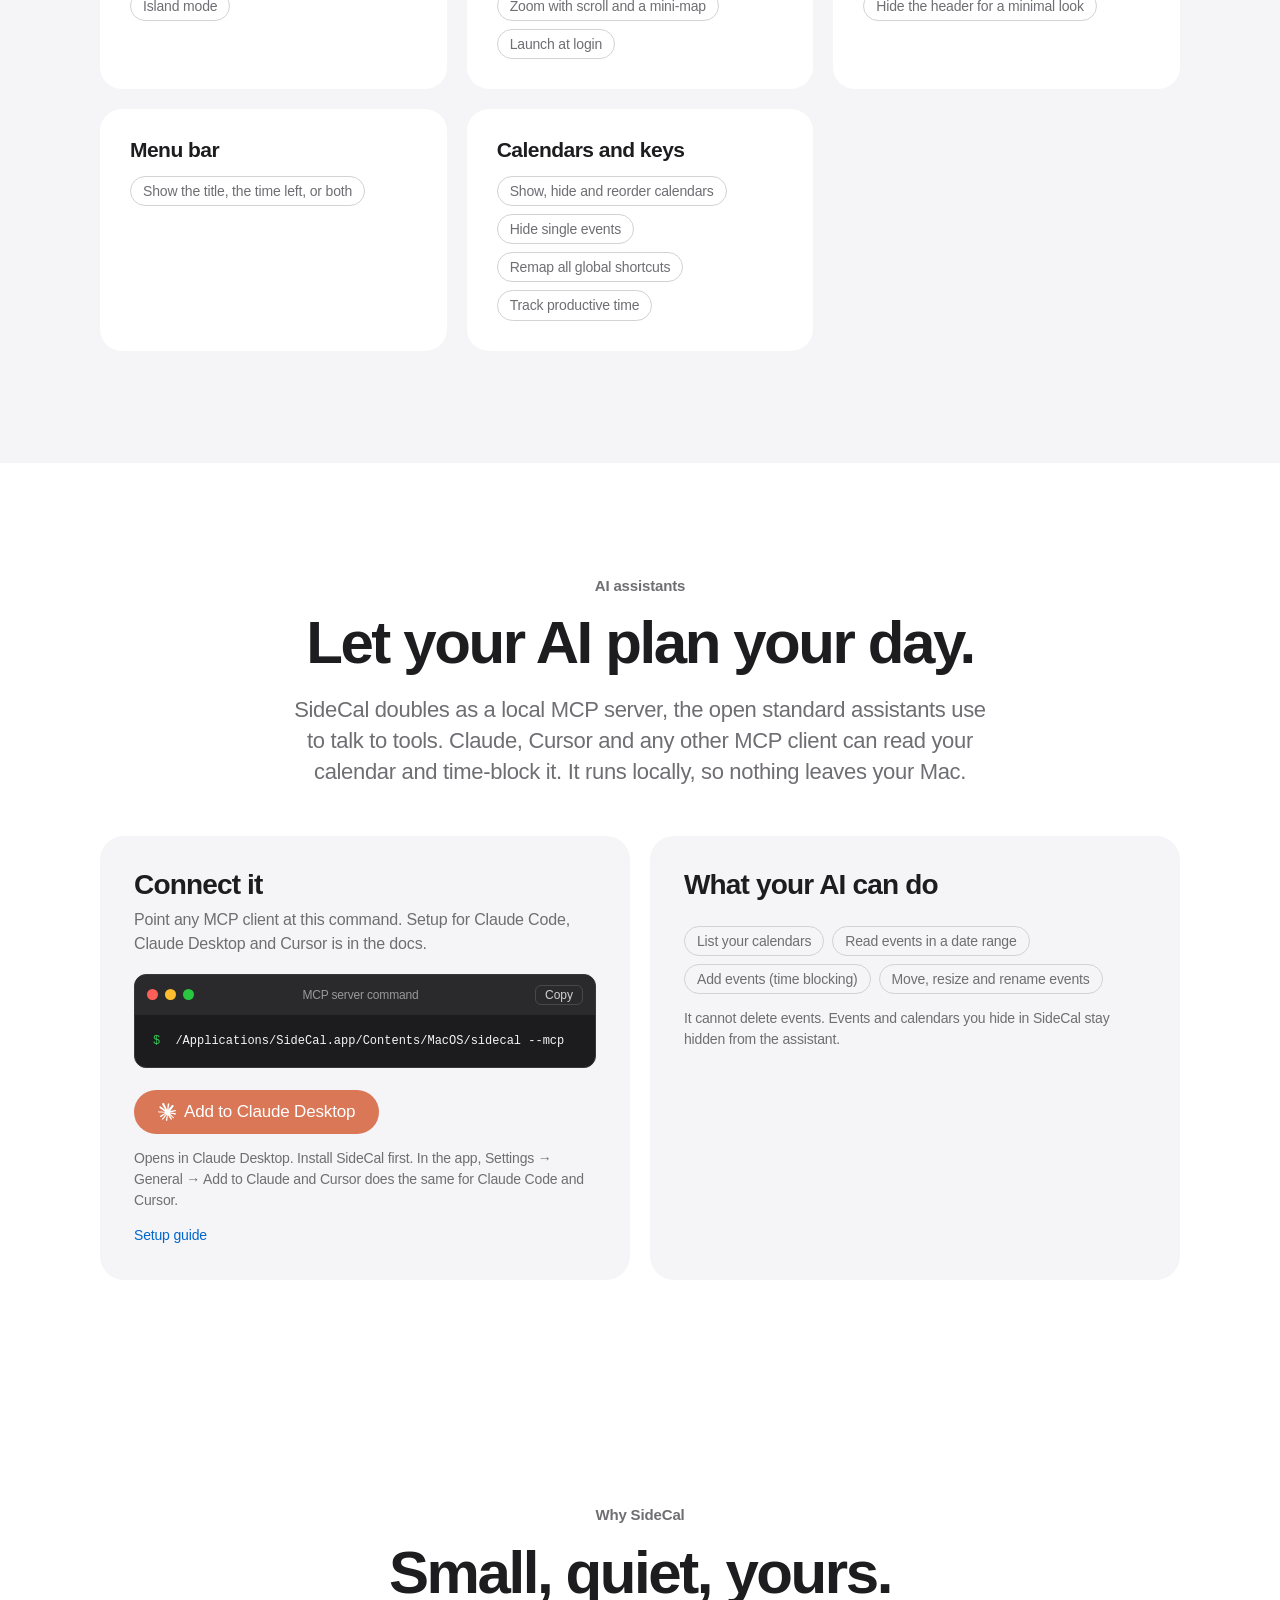
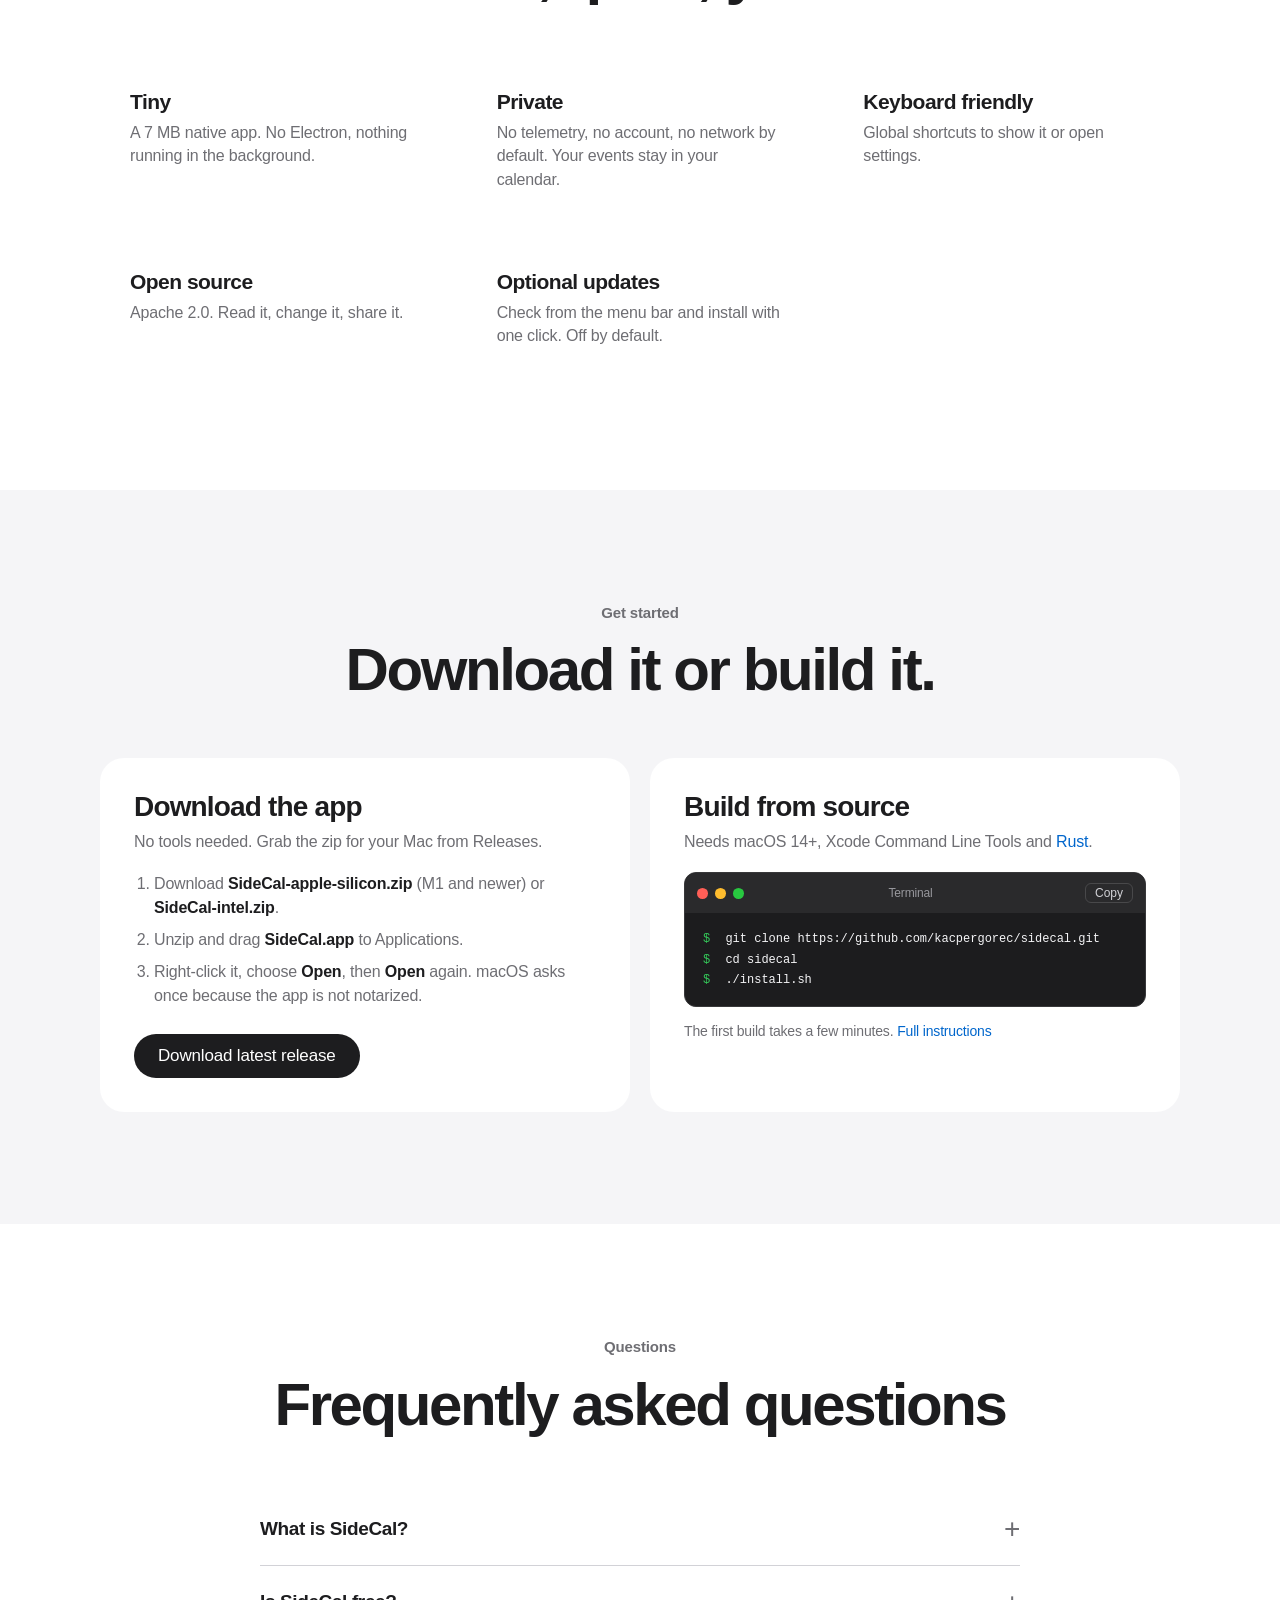
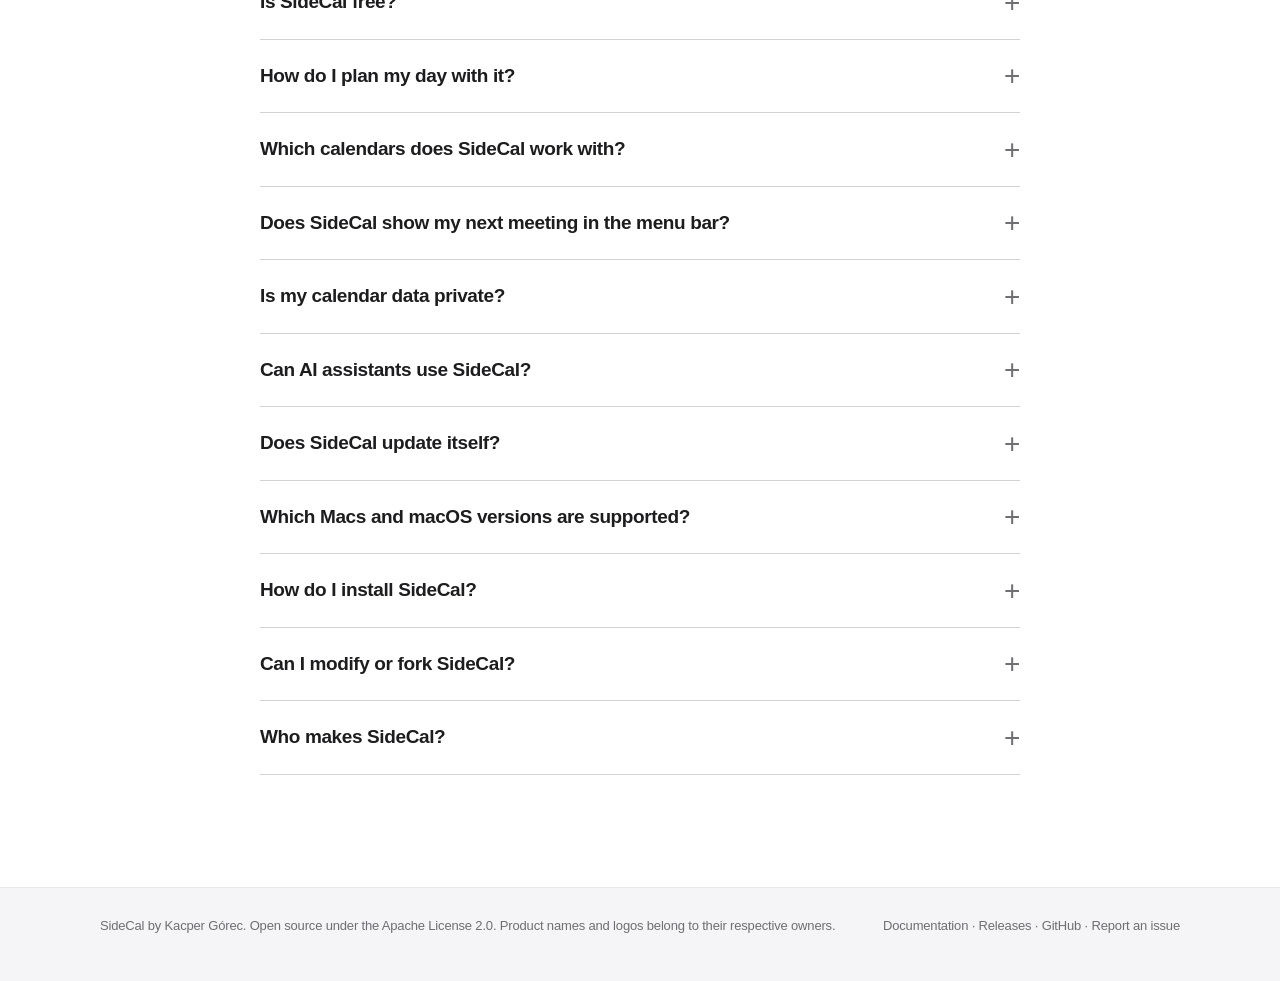
==== commit bb90fbbe: "Site: mockup matches the new app (header, tinted entries, glow, zoom + mini-map), copy and translati" ====
--- a/docs/index.html
+++ b/docs/index.html
@@ -5,8 +5,8 @@
 <meta http-equiv="Content-Security-Policy" content="default-src 'none'; img-src 'self'; style-src 'self' 'unsafe-inline'; script-src 'self'; base-uri 'none'; form-action 'none'">
 <meta name="referrer" content="strict-origin-when-cross-origin">
 <meta name="viewport" content="width=device-width, initial-scale=1">
-<title>SideCal: free sidebar calendar for macOS with time blocking and a menu bar countdown</title>
-<meta name="description" content="SideCal is a free, open-source sidebar calendar for macOS. Time-block by dragging, see your next event in the menu bar, sync with Apple Calendar (iCloud, Google, Exchange), and let AI assistants like Claude and Cursor plan your day through a local MCP server.">
+<title>SideCal: free sidebar calendar for macOS with a zoomable timeline and a menu bar countdown</title>
+<meta name="description" content="SideCal is a free, open-source sidebar calendar for macOS. See your whole day at a glance, zoom into it, check your next event in the menu bar, sync with Apple Calendar (iCloud, Google, Exchange), and let AI assistants like Claude and Cursor plan your day through a local MCP server.">
 <meta name="google-site-verification" content="FfxDt4ZK_0-kXZctdElqRho7a4NbqAMR-oMUTOPGoI4" />
 <meta name="author" content="Kacper Górec">
 <meta name="theme-color" content="#ffffff">
@@ -14,12 +14,12 @@
 <meta property="og:type" content="website">
 <meta property="og:site_name" content="SideCal">
 <meta property="og:title" content="SideCal: the free sidebar calendar for macOS">
-<meta property="og:description" content="Free sidebar calendar for macOS: time blocking by dragging, auto-hide, a menu bar countdown, and a local MCP server so AI assistants like Claude and Cursor can plan your day.">
+<meta property="og:description" content="Free sidebar calendar for macOS: a zoomable day timeline, auto-hide, a menu bar countdown, and a local MCP server so AI assistants like Claude and Cursor can plan your day.">
 <meta property="og:image" content="https://kacpergorec.github.io/sidecal/icon.png">
 <meta property="og:url" content="https://kacpergorec.github.io/sidecal/">
 <meta name="twitter:card" content="summary">
 <meta name="twitter:title" content="SideCal: the free sidebar calendar for macOS">
-<meta name="twitter:description" content="Free sidebar calendar for macOS: time blocking by dragging, auto-hide, a menu bar countdown, and a local MCP server so AI assistants like Claude and Cursor can plan your day.">
+<meta name="twitter:description" content="Free sidebar calendar for macOS: a zoomable day timeline, auto-hide, a menu bar countdown, and a local MCP server so AI assistants like Claude and Cursor can plan your day.">
 <link rel="icon" href="favicon.ico" sizes="any">
 <link rel="icon" href="favicon-32x32.png" type="image/png" sizes="32x32">
 <link rel="icon" href="favicon-16x16.png" type="image/png" sizes="16x16">
@@ -38,7 +38,7 @@
       "Sidebar Calendar",
       "Side Calendar"
     ],
-    "description": "Free, open-source sidebar calendar for macOS with time blocking by dragging, an auto-hiding 24-hour timeline and a menu bar countdown. Works with Apple Calendar (iCloud, Google, Exchange). Includes a local MCP server so AI assistants such as Claude, Cursor, Windsurf, Zed, Gemini CLI, GitHub Copilot and Cline can read and time-block the calendar.",
+    "description": "Free, open-source sidebar calendar for macOS with a zoomable, auto-hiding 24-hour timeline and a menu bar countdown. Works with Apple Calendar (iCloud, Google, Exchange). Includes a local MCP server so AI assistants such as Claude, Cursor, Windsurf, Zed, Gemini CLI, GitHub Copilot and Cline can read and time-block the calendar.",
     "applicationCategory": "ProductivityApplication",
     "operatingSystem": "macOS 14 or later",
     "image": "https://kacpergorec.github.io/sidecal/icon.png",
@@ -65,7 +65,7 @@
         "name": "What is SideCal?",
         "acceptedAnswer": {
           "@type": "Answer",
-          "text": "SideCal is a free, open-source sidebar calendar for macOS. It shows today's Apple Calendar as a 24-hour timeline on the edge of your screen, adds a countdown to your next event in the menu bar, and lets you time-block your day by dragging events."
+          "text": "SideCal is a free, open-source sidebar calendar for macOS. It shows today's Apple Calendar as a 24-hour timeline on the edge of your screen, adds a countdown to your next event in the menu bar, and lets you zoom into your day and move or resize events by dragging."
         }
       },
       {
@@ -81,7 +81,7 @@
         "name": "How do I plan my day with it?",
         "acceptedAnswer": {
           "@type": "Answer",
-          "text": "Open SideCal and drag on an empty part of the timeline to create an event. Drag an entry to move it, or drag its top or bottom edge to resize it. Changes are saved to your Apple Calendar."
+          "text": "Open SideCal to see today as a timeline. Drag an entry to move it, or drag its top or bottom edge to resize it, and zoom in with Ctrl or Cmd and scroll. Changes are saved to your Apple Calendar. To add events, ask an AI assistant through the MCP server or use the Calendar app."
         }
       },
       {
@@ -191,7 +191,7 @@
     <img class="app reveal" src="icon.png" alt="SideCal app icon" width="104" height="104">
     <a class="chip reveal" href="#ai" title="MCP server for AI assistants: Claude, Cursor, Windsurf, Zed, Gemini CLI, GitHub Copilot and Cline"><svg class="st" viewBox="0 0 24 24" aria-hidden="true"><defs><linearGradient id="sg" x1="0" y1="0" x2="1" y2="1"><stop offset="0" stop-color="#ff6a8b"/><stop offset=".5" stop-color="#af52de"/><stop offset="1" stop-color="#4f8cff"/></linearGradient></defs><g fill="url(#sg)"><path class="a" d="M11 4l1.7 5.3L18 11l-5.3 1.7L11 18l-1.7-5.3L4 11l5.3-1.7z"/><path class="b" d="M19 2l.8 2.2L22 5l-2.2.8L19 8l-.8-2.2L16 5l2.2-.8z"/><path class="c" d="M5 17l.8 2.2L8 20l-2.2.8L5 23l-.8-2.2L2 20l2.2-.8z"/></g></svg><span class="sr">MCP server for AI assistants such as Claude, Cursor, Windsurf, Zed, Gemini CLI, GitHub Copilot and Cline. Learn more.</span><span class="txt" data-nosnippet aria-hidden="true">MCP server for</span><span class="who" data-nosnippet aria-hidden="true"><span class="swap"><span class="tile on" style="background:#D97757"><svg viewBox="0 0 24 24"><path d="m4.7144 15.9555 4.7174-2.6471.079-.2307-.079-.1275h-.2307l-.7893-.0486-2.6956-.0729-2.3375-.0971-2.2646-.1214-.5707-.1215-.5343-.7042.0546-.3522.4797-.3218.686.0608 1.5179.1032 2.2767.1578 1.6514.0972 2.4468.255h.3886l.0546-.1579-.1336-.0971-.1032-.0972L6.973 9.8356l-2.55-1.6879-1.3356-.9714-.7225-.4918-.3643-.4614-.1578-1.0078.6557-.7225.8803.0607.2246.0607.8925.686 1.9064 1.4754 2.4893 1.8336.3643.3035.1457-.1032.0182-.0728-.164-.2733-1.3539-2.4467-1.445-2.4893-.6435-1.032-.17-.6194c-.0607-.255-.1032-.4674-.1032-.7285L6.287.1335 6.6997 0l.9957.1336.419.3642.6192 1.4147 1.0018 2.2282 1.5543 3.0296.4553.8985.2429.8318.091.255h.1579v-.1457l.1275-1.706.2368-2.0947.2307-2.6957.0789-.7589.3764-.9107.7468-.4918.5828.2793.4797.686-.0668.4433-.2853 1.8517-.5586 2.9021-.3643 1.9429h.2125l.2429-.2429.9835-1.3053 1.6514-2.0643.7286-.8196.85-.9046.5464-.4311h1.0321l.759 1.1293-.34 1.1657-1.0625 1.3478-.8804 1.1414-1.2628 1.7-.7893 1.36.0729.1093.1882-.0183 2.8535-.607 1.5421-.2794 1.8396-.3157.8318.3886.091.3946-.3278.8075-1.967.4857-2.3072.4614-3.4364.8136-.0425.0304.0486.0607 1.5482.1457.6618.0364h1.621l3.0175.2247.7892.522.4736.6376-.079.4857-1.2142.6193-1.6393-.3886-3.825-.9107-1.3113-.3279h-.1822v.1093l1.0929 1.0686 2.0035 1.8092 2.5075 2.3314.1275.5768-.3218.4554-.34-.0486-2.2039-1.6575-.85-.7468-1.9246-1.621h-.1275v.17l.4432.6496 2.3436 3.5214.1214 1.0807-.17.3521-.6071.2125-.6679-.1214-1.3721-1.9246L14.38 17.959l-1.1414-1.9428-.1397.079-.674 7.2552-.3156.3703-.7286.2793-.6071-.4614-.3218-.7468.3218-1.4753.3886-1.9246.3157-1.53.2853-1.9004.17-.6314-.0121-.0425-.1397.0182-1.4328 1.9672-2.1796 2.9446-1.7243 1.8456-.4128.164-.7164-.3704.0667-.6618.4008-.5889 2.386-3.0357 1.4389-1.882.929-1.0868-.0062-.1579h-.0546l-6.3385 4.1164-1.1293.1457-.4857-.4554.0608-.7467.2307-.2429 1.9064-1.3114Z"/></svg></span><span class="tile" style="background:#000000"><svg viewBox="0 0 24 24"><path d="M11.503.131 1.891 5.678a.84.84 0 0 0-.42.726v11.188c0 .3.162.575.42.724l9.609 5.55a1 1 0 0 0 .998 0l9.61-5.55a.84.84 0 0 0 .42-.724V6.404a.84.84 0 0 0-.42-.726L12.497.131a1.01 1.01 0 0 0-.996 0M2.657 6.338h18.55c.263 0 .43.287.297.515L12.23 22.918c-.062.107-.229.064-.229-.06V12.335a.59.59 0 0 0-.295-.51l-9.11-5.257c-.109-.063-.064-.23.061-.23"/></svg></span><span class="tile" style="background:#0B100F"><svg viewBox="0 0 24 24"><path d="M23.55 5.067c-1.2038-.002-2.1806.973-2.1806 2.1765v4.8676c0 .972-.8035 1.7594-1.7597 1.7594-.568 0-1.1352-.286-1.4718-.7659l-4.9713-7.1003c-.4125-.5896-1.0837-.941-1.8103-.941-1.1334 0-2.1533.9635-2.1533 2.153v4.8957c0 .972-.7969 1.7594-1.7596 1.7594-.57 0-1.1363-.286-1.4728-.7658L.4076 5.1598C.2822 4.9798 0 5.0688 0 5.2882v4.2452c0 .2147.0656.4228.1884.599l5.4748 7.8183c.3234.462.8006.8052 1.3509.9298 1.3771.313 2.6446-.747 2.6446-2.0977v-4.893c0-.972.7875-1.7593 1.7596-1.7593h.003a1.798 1.798 0 0 1 1.4718.7658l4.9723 7.0994c.4135.5905 1.05.941 1.8093.941 1.1587 0 2.1515-.9645 2.1515-2.153v-4.8948c0-.972.7875-1.7594 1.7596-1.7594h.194a.22.22 0 0 0 .2204-.2202v-4.622a.22.22 0 0 0-.2203-.2203Z"/></svg></span><span class="tile" style="background:#084CCF"><svg viewBox="0 0 24 24"><path d="M2.25 1.5a.75.75 0 0 0-.75.75v16.5H0V2.25A2.25 2.25 0 0 1 2.25 0h20.095c1.002 0 1.504 1.212.795 1.92L10.764 14.298h3.486V12.75h1.5v1.922a1.125 1.125 0 0 1-1.125 1.125H9.264l-2.578 2.578h11.689V9h1.5v9.375a1.5 1.5 0 0 1-1.5 1.5H5.185L2.562 22.5H21.75a.75.75 0 0 0 .75-.75V5.25H24v16.5A2.25 2.25 0 0 1 21.75 24H1.655C.653 24 .151 22.788.86 22.08L13.19 9.75H9.75v1.5h-1.5V9.375A1.125 1.125 0 0 1 9.375 8.25h5.314l2.625-2.625H5.625V15h-1.5V5.625a1.5 1.5 0 0 1 1.5-1.5h13.19L21.438 1.5z"/></svg></span><span class="tile" style="background:#8E75B2"><svg viewBox="0 0 24 24"><path d="M11.04 19.32Q12 21.51 12 24q0-2.49.93-4.68.96-2.19 2.58-3.81t3.81-2.55Q21.51 12 24 12q-2.49 0-4.68-.93a12.3 12.3 0 0 1-3.81-2.58 12.3 12.3 0 0 1-2.58-3.81Q12 2.49 12 0q0 2.49-.96 4.68-.93 2.19-2.55 3.81a12.3 12.3 0 0 1-3.81 2.58Q2.49 12 0 12q2.49 0 4.68.96 2.19.93 3.81 2.55t2.55 3.81"/></svg></span><span class="tile" style="background:#000000"><svg viewBox="0 0 24 24"><path d="M23.922 16.997C23.061 18.492 18.063 22.02 12 22.02 5.937 22.02.939 18.492.078 16.997A.641.641 0 0 1 0 16.741v-2.869a.883.883 0 0 1 .053-.22c.372-.935 1.347-2.292 2.605-2.656.167-.429.414-1.055.644-1.517a10.098 10.098 0 0 1-.052-1.086c0-1.331.282-2.499 1.132-3.368.397-.406.89-.717 1.474-.952C7.255 2.937 9.248 1.98 11.978 1.98c2.731 0 4.767.957 6.166 2.093.584.235 1.077.546 1.474.952.85.869 1.132 2.037 1.132 3.368 0 .368-.014.733-.052 1.086.23.462.477 1.088.644 1.517 1.258.364 2.233 1.721 2.605 2.656a.841.841 0 0 1 .053.22v2.869a.641.641 0 0 1-.078.256Zm-11.75-5.992h-.344a4.359 4.359 0 0 1-.355.508c-.77.947-1.918 1.492-3.508 1.492-1.725 0-2.989-.359-3.782-1.259a2.137 2.137 0 0 1-.085-.104L4 11.746v6.585c1.435.779 4.514 2.179 8 2.179 3.486 0 6.565-1.4 8-2.179v-6.585l-.098-.104s-.033.045-.085.104c-.793.9-2.057 1.259-3.782 1.259-1.59 0-2.738-.545-3.508-1.492a4.359 4.359 0 0 1-.355-.508Zm2.328 3.25c.549 0 1 .451 1 1v2c0 .549-.451 1-1 1-.549 0-1-.451-1-1v-2c0-.549.451-1 1-1Zm-5 0c.549 0 1 .451 1 1v2c0 .549-.451 1-1 1-.549 0-1-.451-1-1v-2c0-.549.451-1 1-1Zm3.313-6.185c.136 1.057.403 1.913.878 2.497.442.544 1.134.938 2.344.938 1.573 0 2.292-.337 2.657-.751.384-.435.558-1.15.558-2.361 0-1.14-.243-1.847-.705-2.319-.477-.488-1.319-.862-2.824-1.025-1.487-.161-2.192.138-2.533.529-.269.307-.437.808-.438 1.578v.021c0 .265.021.562.063.893Zm-1.626 0c.042-.331.063-.628.063-.894v-.02c-.001-.77-.169-1.271-.438-1.578-.341-.391-1.046-.69-2.533-.529-1.505.163-2.347.537-2.824 1.025-.462.472-.705 1.179-.705 2.319 0 1.211.175 1.926.558 2.361.365.414 1.084.751 2.657.751 1.21 0 1.902-.394 2.344-.938.475-.584.742-1.44.878-2.497Z"/></svg></span><span class="tile" style="background:#18181B"><svg viewBox="0 0 24 24"><path d="m23.365 13.556-1.442-2.895V8.994c0-2.764-2.218-5.002-4.954-5.002h-2.464c.178-.367.276-.779.276-1.213A2.77 2.77 0 0 0 12.018 0a2.77 2.77 0 0 0-2.763 2.779c0 .434.098.846.276 1.213H7.067c-2.736 0-4.954 2.238-4.954 5.002v1.667L.64 13.549c-.149.29-.149.636 0 .927l1.472 2.855v1.667C2.113 21.762 4.33 24 7.067 24h9.902c2.736 0 4.954-2.238 4.954-5.002V17.33l1.44-2.865c.143-.286.143-.622.002-.91m-12.854 2.36a2.27 2.27 0 0 1-2.261 2.273 2.27 2.27 0 0 1-2.261-2.273v-4.042A2.27 2.27 0 0 1 8.249 9.6a2.267 2.267 0 0 1 2.262 2.274zm7.285 0a2.27 2.27 0 0 1-2.26 2.273 2.27 2.27 0 0 1-2.262-2.273v-4.042A2.267 2.267 0 0 1 15.535 9.6a2.267 2.267 0 0 1 2.261 2.274z"/></svg></span></span><span class="names"><b class="on">Claude</b><b>Cursor</b><b>Windsurf</b><b>Zed</b><b>Gemini CLI</b><b>Copilot</b><b>Cline</b></span></span></a>
     <h1 class="reveal" style="--i:1">Your day, on the edge of your screen.</h1>
-    <p class="lead reveal" style="--i:2">SideCal is a free sidebar calendar for macOS. Time-block by dragging, see what is next in the menu bar, and let it slide away when you do not need it.</p>
+    <p class="lead reveal" style="--i:2">SideCal is a free sidebar calendar for macOS. See your whole day at a glance, check what is next in the menu bar, and let it slide away when you do not need it.</p>
     <div class="cta reveal" style="--i:3">
       <a class="btn" href="https://github.com/kacpergorec/sidecal/releases/latest">Download for Mac</a>
       <a class="more" href="#start">Other ways to install</a>
@@ -202,7 +202,7 @@
 </section>
 <section class="story" id="features" aria-label="How SideCal looks and works">
   <div class="stage">
-    <div class="caps"><div class="cap on"><p class="eyebrow">Always in view</p><h2>Your whole day. Never in the way.</h2><p class="sub">Today's events on a timeline down the edge of your screen, with a line marking right now.</p></div><div class="cap"><p class="eyebrow">Menu bar</p><h2>The next event, one glance away.</h2><p class="sub">“Standup in 20m” before it starts, “Design review (23m left)” while it runs.</p></div><div class="cap"><p class="eyebrow">Time blocking</p><h2>Plan by dragging.</h2><p class="sub">Drag to create an event. Drag an entry to move it, or its edge to resize. Everything snaps to 15 minutes.</p></div><div class="cap"><p class="eyebrow">Auto-hide</p><h2>It slides away when you do.</h2><p class="sub">Move the cursor off and the sidebar tucks into the screen edge, leaving a faint preview. Touch the edge and it slides back.</p></div><div class="cap"><p class="eyebrow">Island mode</p><h2>Or float it as a card.</h2><p class="sub">Prefer it detached? Island mode floats it a little off the screen edge.</p></div><div class="cap"><p class="eyebrow">Colours</p><h2>Light, dark, your colours.</h2><p class="sub">Recolour any calendar or event, and see the running one highlighted.</p></div></div>
+    <div class="caps"><div class="cap on"><p class="eyebrow">Always in view</p><h2>Your whole day. Never in the way.</h2><p class="sub">Today's events on a timeline down the edge of your screen, with a line marking right now.</p></div><div class="cap"><p class="eyebrow">Menu bar</p><h2>The next event, one glance away.</h2><p class="sub">“Standup in 20m” before it starts, “Design review (23m left)” while it runs.</p></div><div class="cap"><p class="eyebrow">Zoom</p><h2>Zoom into your day.</h2><p class="sub">Hold Ctrl or Cmd and scroll, or pinch, to zoom the timeline. A mini-map shows where you are. Drag an entry to move it, or its edge to resize.</p></div><div class="cap"><p class="eyebrow">Auto-hide</p><h2>It slides away when you do.</h2><p class="sub">Move the cursor off and the sidebar tucks into the screen edge, leaving a faint preview. Touch the edge and it slides back.</p></div><div class="cap"><p class="eyebrow">Island mode</p><h2>Or float it as a card.</h2><p class="sub">Prefer it detached? Island mode floats it a little off the screen edge.</p></div><div class="cap"><p class="eyebrow">Colours</p><h2>Light, dark, your colours.</h2><p class="sub">Recolour any calendar or event, and see the running one highlighted.</p></div></div>
     <div class="dots" aria-hidden="true"><i></i><i></i><i></i><i></i><i></i><i></i></div>
     <div class="scene" aria-label="Illustration: the SideCal sidebar on a Mac desktop">
       <div class="desk">
@@ -210,11 +210,10 @@
         <div class="side">
           <div class="side-in">
             <header class="sc-head">
-              <div class="tools"><i><svg viewBox="0 0 16 16"><path d="M2 4h6.5M11.9 4H14M2 8h2.5M7.9 8H14M2 12h7.5M12.9 12H14"/><circle cx="10.2" cy="4" r="1.7"/><circle cx="6.2" cy="8" r="1.7"/><circle cx="11.2" cy="12" r="1.7"/></svg></i></div>
               <b>Tuesday</b><span>27 October</span>
-              <div class="tools r"><i><svg viewBox="0 0 16 16"><path d="M8 3v10M3 8h10"/></svg></i></div>
+              <div class="tools r"><i><svg viewBox="0 0 24 24"><path d="M12.22 2h-.44a2 2 0 0 0-2 2v.18a2 2 0 0 1-1 1.73l-.43.25a2 2 0 0 1-2 0l-.15-.08a2 2 0 0 0-2.73.73l-.22.38a2 2 0 0 0 .73 2.73l.15.1a2 2 0 0 1 1 1.72v.51a2 2 0 0 1-1 1.74l-.15.09a2 2 0 0 0-.73 2.73l.22.38a2 2 0 0 0 2.73.73l.15-.08a2 2 0 0 1 2 0l.43.25a2 2 0 0 1 1 1.73V20a2 2 0 0 0 2 2h.44a2 2 0 0 0 2-2v-.18a2 2 0 0 1 1-1.73l.43-.25a2 2 0 0 1 2 0l.15.08a2 2 0 0 0 2.73-.73l.22-.39a2 2 0 0 0-.73-2.73l-.15-.08a2 2 0 0 1-1-1.74v-.5a2 2 0 0 1 1-1.74l.15-.09a2 2 0 0 0 .73-2.73l-.22-.38a2 2 0 0 0-2.73-.73l-.15.08a2 2 0 0 1-2 0l-.43-.25a2 2 0 0 1-1-1.73V4a2 2 0 0 0-2-2z"/><circle cx="12" cy="12" r="3"/></svg></i></div>
             </header>
-            <div class="sc-day"><div class="grid24"><div class="hour" style="top:0.000%"><span>0</span></div><div class="hour" style="top:4.167%"><span>1</span></div><div class="hour" style="top:8.333%"><span>2</span></div><div class="hour" style="top:12.500%"><span>3</span></div><div class="hour" style="top:16.667%"><span>4</span></div><div class="hour" style="top:20.833%"><span>5</span></div><div class="hour" style="top:25.000%"><span>6</span></div><div class="hour" style="top:29.167%"><span>7</span></div><div class="hour" style="top:33.333%"><span>8</span></div><div class="hour" style="top:37.500%"><span>9</span></div><div class="hour" style="top:41.667%"><span>10</span></div><div class="hour" style="top:45.833%"><span>11</span></div><div class="hour" style="top:50.000%"><span>12</span></div><div class="hour" style="top:54.167%"><span>13</span></div><div class="hour" style="top:58.333%"><span>14</span></div><div class="hour" style="top:62.500%"><span>15</span></div><div class="hour" style="top:66.667%"><span>16</span></div><div class="hour" style="top:70.833%"><span>17</span></div><div class="hour" style="top:75.000%"><span>18</span></div><div class="hour" style="top:79.167%"><span>19</span></div><div class="hour" style="top:83.333%"><span>20</span></div><div class="hour" style="top:87.500%"><span>21</span></div><div class="hour" style="top:91.667%"><span>22</span></div><div class="hour" style="top:95.833%"><span>23</span></div><div class="ev" data-s="420" data-e="480" data-t="Morning run" style="top:29.167%;height:4.167%;background:#34c759;color:#111;--ev-c:#34c759"><span class="tt">Morning run</span><span class="tm">7:00–8:00</span></div><div class="ev" data-s="540" data-e="570" data-t="Standup" style="top:37.500%;height:2.083%;background:#ff9500;color:#111;--ev-c:#ff9500"><span class="tt">Standup</span><span class="tm">9:00–9:30</span></div><div class="ev" data-s="600" data-e="690" data-t="Design review" style="top:41.667%;height:6.250%;background:#007aff;color:#fff;--ev-c:#007aff"><span class="tt">Design review</span><span class="tm">10:00–11:30</span></div><div class="ev" data-s="750" data-e="810" data-t="Lunch with Anna" style="top:52.083%;height:4.167%;background:#12b886;color:#111;--ev-c:#12b886"><span class="tt">Lunch with Anna</span><span class="tm">12:30–13:30</span></div><div class="ev" data-s="840" data-e="990" data-t="Deep work" style="top:58.333%;height:10.417%;background:#af52de;color:#fff;--ev-c:#af52de"><span class="tt">Deep work</span><span class="tm">14:00–16:30</span></div><div class="ev" data-s="1020" data-e="1080" data-t="Gym" style="top:70.833%;height:4.167%;background:#ff7a5c;color:#111;--ev-c:#ff7a5c"><span class="tt">Gym</span><span class="tm">17:00–18:00</span></div><div class="ev" data-s="1170" data-e="1260" data-t="Dinner" style="top:81.250%;height:6.250%;background:#ff2d55;color:#fff;--ev-c:#ff2d55"><span class="tt">Dinner</span><span class="tm">19:30–21:00</span></div><div class="ev ghost" data-s="1095" data-e="1155" data-t="Review PRs" style="top:76.042%;height:4.167%;background:#ffcc00;color:#111;--ev-c:#ffcc00"><span class="tt">Review PRs</span><span class="tm">18:15–19:15</span></div><div class="now"></div></div></div>
+            <div class="sc-day"><div class="mm" aria-hidden="true"></div><div class="grid24"><div class="hour" style="top:0.000%"><span>0</span></div><div class="hour" style="top:4.167%"><span>1</span></div><div class="hour" style="top:8.333%"><span>2</span></div><div class="hour" style="top:12.500%"><span>3</span></div><div class="hour" style="top:16.667%"><span>4</span></div><div class="hour" style="top:20.833%"><span>5</span></div><div class="hour" style="top:25.000%"><span>6</span></div><div class="hour" style="top:29.167%"><span>7</span></div><div class="hour" style="top:33.333%"><span>8</span></div><div class="hour" style="top:37.500%"><span>9</span></div><div class="hour" style="top:41.667%"><span>10</span></div><div class="hour" style="top:45.833%"><span>11</span></div><div class="hour" style="top:50.000%"><span>12</span></div><div class="hour" style="top:54.167%"><span>13</span></div><div class="hour" style="top:58.333%"><span>14</span></div><div class="hour" style="top:62.500%"><span>15</span></div><div class="hour" style="top:66.667%"><span>16</span></div><div class="hour" style="top:70.833%"><span>17</span></div><div class="hour" style="top:75.000%"><span>18</span></div><div class="hour" style="top:79.167%"><span>19</span></div><div class="hour" style="top:83.333%"><span>20</span></div><div class="hour" style="top:87.500%"><span>21</span></div><div class="hour" style="top:91.667%"><span>22</span></div><div class="hour" style="top:95.833%"><span>23</span></div><div class="ev" data-s="420" data-e="480" data-t="Morning run" style="top:29.167%;height:4.167%;--ev-c:#34c759"><span class="tt">Morning run</span><span class="tm">7:00–8:00</span></div><div class="ev" data-s="540" data-e="570" data-t="Standup" style="top:37.500%;height:2.083%;--ev-c:#ff9500"><span class="tt">Standup</span><span class="tm">9:00–9:30</span></div><div class="ev" data-s="600" data-e="690" data-t="Design review" style="top:41.667%;height:6.250%;--ev-c:#007aff"><span class="tt">Design review</span><span class="tm">10:00–11:30</span></div><div class="ev" data-s="750" data-e="810" data-t="Lunch with Anna" style="top:52.083%;height:4.167%;--ev-c:#12b886"><span class="tt">Lunch with Anna</span><span class="tm">12:30–13:30</span></div><div class="ev" data-s="840" data-e="990" data-t="Deep work" style="top:58.333%;height:10.417%;--ev-c:#af52de"><span class="tt">Deep work</span><span class="tm">14:00–16:30</span></div><div class="ev" data-s="1020" data-e="1080" data-t="Gym" style="top:70.833%;height:4.167%;--ev-c:#ff7a5c"><span class="tt">Gym</span><span class="tm">17:00–18:00</span></div><div class="ev" data-s="1170" data-e="1260" data-t="Dinner" style="top:81.250%;height:6.250%;--ev-c:#ff2d55"><span class="tt">Dinner</span><span class="tm">19:30–21:00</span></div><div class="ev" data-s="1095" data-e="1155" data-t="Review PRs" style="top:76.042%;height:4.167%;--ev-c:#ffcc00"><span class="tt">Review PRs</span><span class="tm">18:15–19:15</span></div><div class="now"></div></div></div>
           </div>
         </div>
       </div>
@@ -228,7 +227,7 @@
     <p class="eyebrow reveal">Settings</p>
     <h2 class="reveal" style="--i:1">Fully customizable.</h2>
     <p class="sub reveal" style="--i:2">Almost everything is a setting. Make it fit your screen and the way you work.</p>
-    <div class="grid cust"><div class="reveal" style="--i:0"><h3>Position</h3><ul class="chips"><li>Left or right edge</li><li>Adjustable width</li><li>Float above other windows</li><li>Island mode</li></ul></div><div class="reveal" style="--i:1"><h3>Behaviour</h3><ul class="chips"><li>Auto-hide</li><li>Faded edge preview while hidden</li><li>Suggest the next free slot</li><li>Launch at login</li></ul></div><div class="reveal" style="--i:2"><h3>Look</h3><ul class="chips"><li>Recolour any calendar or event</li><li>Highlight the running event</li><li>Hide the header for a minimal look</li></ul></div><div class="reveal" style="--i:0"><h3>Menu bar</h3><ul class="chips"><li>Show the title, the time left, or both</li></ul></div><div class="reveal" style="--i:1"><h3>Calendars and keys</h3><ul class="chips"><li>Show, hide and reorder calendars</li><li>Hide single events</li><li>Remap all global shortcuts</li><li>Track productive time</li></ul></div></div>
+    <div class="grid cust"><div class="reveal" style="--i:0"><h3>Position</h3><ul class="chips"><li>Left or right edge</li><li>Adjustable width</li><li>Float above other windows</li><li>Island mode</li></ul></div><div class="reveal" style="--i:1"><h3>Behaviour</h3><ul class="chips"><li>Auto-hide</li><li>Faded edge preview while hidden</li><li>Zoom with scroll and a mini-map</li><li>Launch at login</li></ul></div><div class="reveal" style="--i:2"><h3>Look</h3><ul class="chips"><li>Recolour any calendar or event</li><li>Highlight the running event</li><li>Hide the header for a minimal look</li></ul></div><div class="reveal" style="--i:0"><h3>Menu bar</h3><ul class="chips"><li>Show the title, the time left, or both</li></ul></div><div class="reveal" style="--i:1"><h3>Calendars and keys</h3><ul class="chips"><li>Show, hide and reorder calendars</li><li>Hide single events</li><li>Remap all global shortcuts</li><li>Track productive time</li></ul></div></div>
   </div>
 </section>
 
@@ -267,7 +266,7 @@
     <div class="grid">
       <div class="reveal"><h3>Tiny</h3><p>A 7 MB native app. No Electron, nothing running in the background.</p></div>
       <div class="reveal" style="--i:1"><h3>Private</h3><p>No telemetry, no account, no network by default. Your events stay in your calendar.</p></div>
-      <div class="reveal" style="--i:2"><h3>Keyboard friendly</h3><p>Global shortcuts to show it, add an event or open settings.</p></div>
+      <div class="reveal" style="--i:2"><h3>Keyboard friendly</h3><p>Global shortcuts to show it or open settings.</p></div>
       <div class="reveal"><h3>Open source</h3><p>Apache 2.0. Read it, change it, share it.</p></div>
       <div class="reveal" style="--i:1"><h3>Optional updates</h3><p>Check from the menu bar and install with one click. Off by default.</p></div>
     </div>
@@ -309,9 +308,9 @@
     <p class="eyebrow reveal">Questions</p>
     <h2 class="reveal" style="--i:1">Frequently asked questions</h2>
     <div class="faq reveal" style="--i:2">
-      <details><summary>What is SideCal?</summary><p>SideCal is a free, open-source sidebar calendar for macOS. It shows today&#x27;s Apple Calendar as a 24-hour timeline on the edge of your screen, adds a countdown to your next event in the menu bar, and lets you time-block your day by dragging events.</p></details>
+      <details><summary>What is SideCal?</summary><p>SideCal is a free, open-source sidebar calendar for macOS. It shows today&#x27;s Apple Calendar as a 24-hour timeline on the edge of your screen, adds a countdown to your next event in the menu bar, and lets you zoom into your day and move or resize events by dragging.</p></details>
       <details><summary>Is SideCal free?</summary><p>Yes. SideCal is free and open source under the Apache License 2.0. It has no ads, no account and no subscription.</p></details>
-      <details><summary>How do I plan my day with it?</summary><p>Open SideCal and drag on an empty part of the timeline to create an event. Drag an entry to move it, or drag its top or bottom edge to resize it. Changes are saved to your Apple Calendar.</p></details>
+      <details><summary>How do I plan my day with it?</summary><p>Open SideCal to see today as a timeline. Drag an entry to move it, or drag its top or bottom edge to resize it, and zoom in with Ctrl or Cmd and scroll. Changes are saved to your Apple Calendar. To add events, ask an AI assistant through the MCP server or use the Calendar app.</p></details>
       <details><summary>Which calendars does SideCal work with?</summary><p>Every calendar in the macOS Calendar app: iCloud, Google, Exchange, CalDAV and local calendars. Add the account in System Settings and it appears in SideCal.</p></details>
       <details><summary>Does SideCal show my next meeting in the menu bar?</summary><p>Yes. The menu bar shows the running event with the time left, for example “Design review (23m left)”, or the next event, for example “Standup in 12m”. You can hide the title or the duration in Settings.</p></details>
       <details><summary>Is my calendar data private?</summary><p>Yes. SideCal has no telemetry and no analytics. It reads your events locally through Apple&#x27;s EventKit and keeps its own settings in one JSON file on your Mac. The only network call it can make is an optional update check, which is off by default and downloads one small file.</p></details>
--- a/docs/style.css
+++ b/docs/style.css
@@ -113,57 +113,56 @@
 .mbar b { font-weight: 600; min-width: 0; overflow: hidden; text-overflow: ellipsis; }
 .mbar span { flex: none; font-variant-numeric: tabular-nums; }
 
-/* The sidebar mirrors the real app (ui/index.html, ui/theme.css): same tokens, serif header, 24 h grid, entry tiers. */
-.side { --bg: #fbfbfa; --line: #eaeaea; --text: #111; --muted: #6b6965; --now: #d93831; --glow: transparent; --t: .55s;
-  --serif: ui-serif, 'New York', Georgia, serif;
+/* The sidebar mirrors the real app (ui/index.html, ui/theme.css): black / white tokens, left-aligned header with a cog,
+   24 h grid, tinted entries, a glowing ring on the running one, zoom with a mini-map, solid bars in the edge preview. */
+.side { --bg: #fff; --line: #e8e8ed; --text: #1d1d1f; --muted: #6e6e73; --now: #ff3b30; --tint: 17%; --tint-a: 28%; --tx: 72%; --txb: #000; --t: .55s;
   position: absolute; right: 0; top: 28px; bottom: 0; width: 190px; overflow: hidden; background: var(--bg);
   border: 1px solid transparent; border-left-color: var(--line); color: var(--text); font: 12px/1.4 var(--font); letter-spacing: 0;
   transition: width var(--t) var(--ease), right var(--t) var(--ease), top var(--t) var(--ease), bottom var(--t) var(--ease),
     border-radius var(--t) var(--ease), background-color var(--t), border-color var(--t); }
-.scene[data-mode="dark"] .side { --bg: #1c1c1b; --line: #363633; --text: #ecebe8; --muted: #a3a09a; --now: #ff6961; }
-/* "Highlight Active Event": the glow sits above the hour labels, like #glow in the app. */
-.side::after { content: ""; position: absolute; inset: 0; z-index: 14; pointer-events: none; border-radius: inherit;
-  box-shadow: inset 0 0 10px 0 color-mix(in srgb, var(--glow) 70%, transparent); transition: box-shadow .4s, opacity .3s; }
+.scene[data-mode="dark"] .side { --bg: #000; --line: #2c2c2e; --text: #f5f5f7; --muted: #a1a1a6; --now: #ff453a; --tint: 38%; --tint-a: 50%; --tx: 45%; --txb: #fff; }
 .side-in { position: absolute; top: 0; bottom: 0; right: 0; width: 188px; display: flex; flex-direction: column; }
 .side.island { right: 12px; top: 40px; bottom: 12px; border-color: var(--line); border-radius: 12px; }
-/* Auto-hidden: the same elements shrink to a thin strip of faded bars on the screen edge. */
+/* Auto-hidden: the same elements shrink to a thin strip of faded solid bars on the screen edge. */
 .side.collapsed { width: 10px; right: 0; top: 28px; bottom: 0; border-radius: 0; background: transparent; border-color: transparent; }
-.side.collapsed::after { opacity: 0; }
-.side.collapsed .sc-head, .side.collapsed .hour, .side.collapsed .ev > span { opacity: 0; }
-/* Same as the app: thin 2px-radius bars across the strip, "now" dot in its own column on the outer edge. */
-.side.collapsed .ev { opacity: .6; left: calc(100% - 6px); right: 1px; border-radius: 2px; padding: 0; min-height: 0; box-shadow: none; }
+.side.collapsed .sc-head, .side.collapsed .hour, .side.collapsed .ev > span, .side.collapsed .mm { opacity: 0; }
+.side.collapsed .ev { opacity: .4; left: calc(100% - 6px); right: 1px; border: 0; border-radius: 2px; padding: 0; min-height: 0; box-shadow: none; background: var(--ev-c); }
+.side.collapsed .sc-day { margin: 0 0 0 32px; clip-path: none; }
 .side.collapsed .now { left: calc(100% - 8px); }
-.side.collapsed .now::before { width: 3.5px; height: 3.5px; top: -1px; }
-.side.collapsed .ev.active { opacity: 1; }
+.side.collapsed .now::before { width: 4px; height: 4px; top: -1px; }
+.side.collapsed .ev.active { opacity: 1; box-shadow: inset 0 0 0 1.5px var(--text); }
 .side *, .side *::before { transition: opacity var(--t) var(--ease), color var(--t), background-color var(--t), border-color var(--t),
-  left var(--t) var(--ease), right var(--t) var(--ease), border-radius var(--t), padding var(--t), transform var(--t) var(--ease); }
-
-.sc-head { position: relative; text-align: center; padding: 6px 30px 6px; min-height: 32px; border-bottom: 1px solid var(--line); flex: none; }
-.sc-head b { display: block; font: 500 14px/1.15 var(--serif); letter-spacing: -.02em; color: var(--text); }
-.sc-head span { display: block; margin-top: 1px; color: var(--muted); font-size: 9.5px; letter-spacing: .01em; }
-.sc-head .tools { position: absolute; left: 4px; top: 4px; }
-.sc-head .tools.r { left: auto; right: 4px; }
-.sc-head i { width: 22px; height: 22px; display: grid; place-items: center; color: var(--muted); }
-.sc-head svg { width: 13px; height: 13px; fill: none; stroke: currentColor; stroke-width: 1.5; stroke-linecap: round; stroke-linejoin: round; }
-.sc-day { flex: 1; min-height: 0; padding: 0 0 0 22px; }
-.grid24 { position: relative; height: 100%; font-variant-numeric: tabular-nums; }
-.hour { position: absolute; left: -22px; right: 0; border-top: 1px solid var(--line); }
-.hour span { position: absolute; left: 0; width: 17px; text-align: right; top: -6px; background: var(--bg); color: var(--muted); font: 500 9px/12px var(--font); }
+  left var(--t) var(--ease), right var(--t) var(--ease), margin var(--t) var(--ease), border-radius var(--t), padding var(--t), transform var(--t) var(--ease), box-shadow var(--t); }
+
+.sc-head { position: relative; text-align: left; padding: 14px 44px 8px 16px; min-height: 48px; flex: none; }
+.sc-head b { display: block; font: 600 24px/1.1 var(--font); letter-spacing: -.035em; color: var(--text); }
+.sc-head span { display: block; margin-top: 1px; color: var(--muted); font-size: 12px; letter-spacing: -.01em; }
+.sc-head .tools { position: absolute; top: 12px; right: 12px; }
+.sc-head i { width: 24px; height: 24px; display: grid; place-items: center; color: var(--muted); }
+.sc-head svg { width: 16px; height: 16px; fill: none; stroke: currentColor; stroke-width: 1.7; stroke-linecap: round; stroke-linejoin: round; }
+.sc-day { position: relative; flex: 1; min-height: 0; margin: 4px 12px 12px 32px; clip-path: inset(0 -14px 0 -32px); }
+.grid24 { position: relative; height: calc(100% * var(--z, 1)); transform: translateY(var(--ty, 0px)); font-variant-numeric: tabular-nums;
+  transition: height .5s var(--ease), transform .5s var(--ease); }
+.hour { position: absolute; left: -32px; right: 0; border-top: 1px solid var(--line); }
+.hour span { position: absolute; left: -2px; width: 27px; text-align: right; top: -6px; background: var(--bg); color: var(--muted); font: 500 9.5px/12px var(--font); }
 .hour:first-child span { top: 1px; }
-.ev { position: absolute; left: 3px; right: 3px; min-height: 15px; border-radius: 6px; padding: 0 6px; overflow: hidden; font-weight: 500; line-height: 1.2; font-size: 11px;
-  display: flex; align-items: center; gap: 6px; }
+.ev { position: absolute; left: 2px; right: 0; min-height: 15px; border-radius: 6px 8px 8px 6px; padding: 0 8px; overflow: hidden; font-weight: 600; line-height: 1.2; font-size: 11px;
+  display: flex; align-items: center; gap: 6px; border-left: 3px solid var(--ev-c);
+  background: color-mix(in srgb, var(--ev-c) var(--tint), var(--bg)); color: color-mix(in srgb, var(--ev-c) var(--tx), var(--txb)); }
 .ev .tt { flex: 1 1 auto; min-width: 0; overflow: hidden; text-overflow: ellipsis; white-space: nowrap; }
-.ev .tm { flex: none; font-size: .88em; opacity: .78; white-space: nowrap; }
+.ev .tm { flex: none; font-size: .88em; font-weight: 400; opacity: .6; white-space: nowrap; }
 .ev.l2 { flex-direction: column; align-items: flex-start; justify-content: flex-start; gap: 1px; padding-top: 4px; }
 .ev.l2 .tt { flex: 0 1 auto; width: 100%; }
 .ev:not(.l2) .tm { display: none; }
-.side.collapsed .ev.active { box-shadow: none; }
-.ev.active { z-index: 7; box-shadow: 0 0 0 1px var(--bg), 0 0 0 2.5px var(--ev-c), 0 0 8px 1px color-mix(in srgb, var(--ev-c) 45%, transparent); }
-.ev.ghost { opacity: 0; transform: scaleY(.2); transform-origin: top; }
-.ev.ghost.on { opacity: 1; transform: none; }
-.side.collapsed .ev.ghost.on { opacity: .6; }
-.now { position: absolute; left: -22px; right: 0; height: 1.5px; background: var(--now); z-index: 10; }
-.now::before { content: ""; position: absolute; left: 0; top: -2.5px; width: 6.5px; height: 6.5px; border-radius: 50%; background: var(--now); }
+.ev.active { z-index: 7; color: var(--text); background: color-mix(in srgb, var(--ev-c) var(--tint-a), var(--bg));
+  box-shadow: inset 0 0 0 1.5px var(--ev-c), 0 0 14px 2px color-mix(in srgb, var(--ev-c) 65%, transparent); }
+.now { position: absolute; left: 0; right: 0; height: 2px; background: var(--now); z-index: 10; }
+.now::before { content: ""; position: absolute; left: -4px; top: -3px; width: 8px; height: 8px; border-radius: 50%; background: var(--now); }
+/* Zoom mini-map on the right edge: the whole day as ticks and a frame around what is visible. */
+.mm { position: absolute; right: -9px; top: 0; bottom: 0; width: 5px; border-radius: 3px; background: color-mix(in srgb, var(--text) 8%, var(--bg)); opacity: 0; z-index: 6; pointer-events: none; }
+.side.zoomed .mm { opacity: 1; }
+.mm i { position: absolute; left: 0; right: 0; border-radius: 3px; background: color-mix(in srgb, var(--c) 70%, var(--bg)); }
+.mm .vp { left: -2px; right: -2px; background: none; box-shadow: 0 0 0 1.5px var(--text); transition: top .3s var(--ease), height .5s var(--ease); }
 
 /* ---- feature sections ---- */
 .band { padding: 112px 0; text-align: center; }
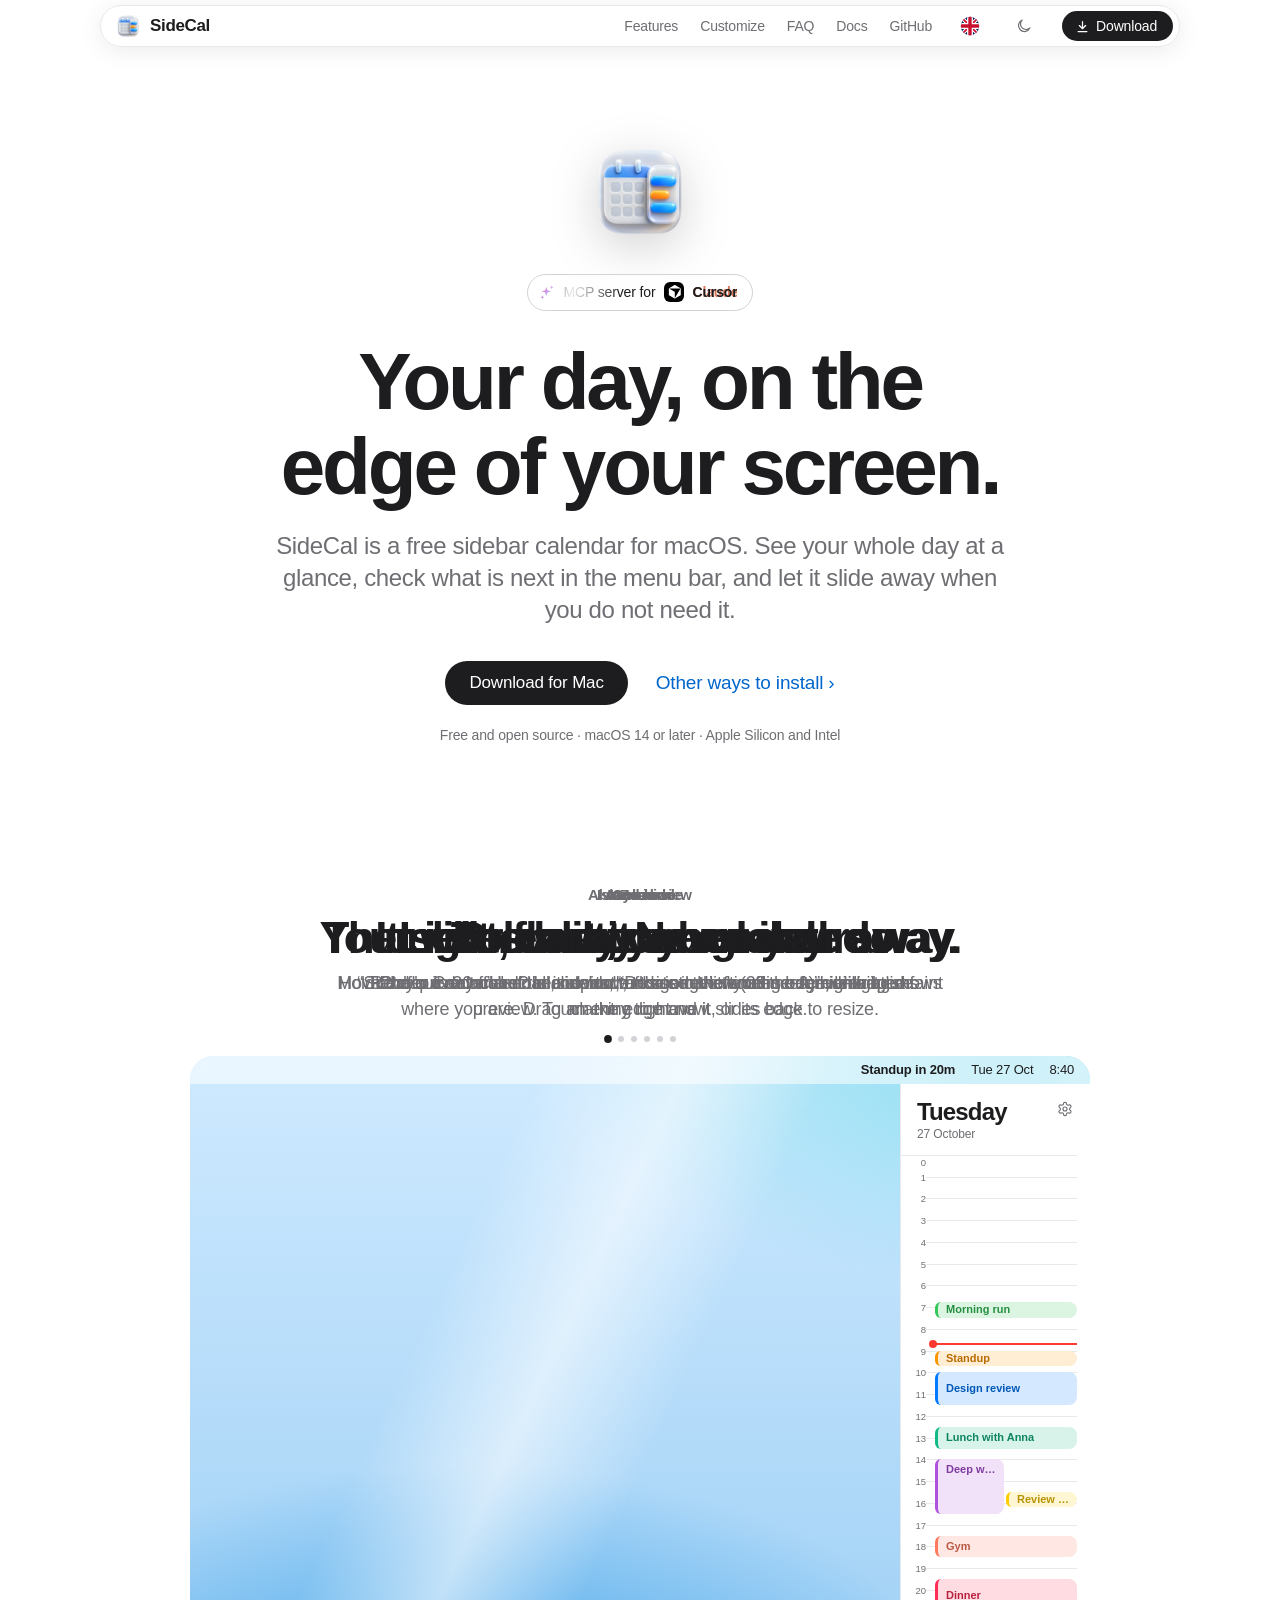
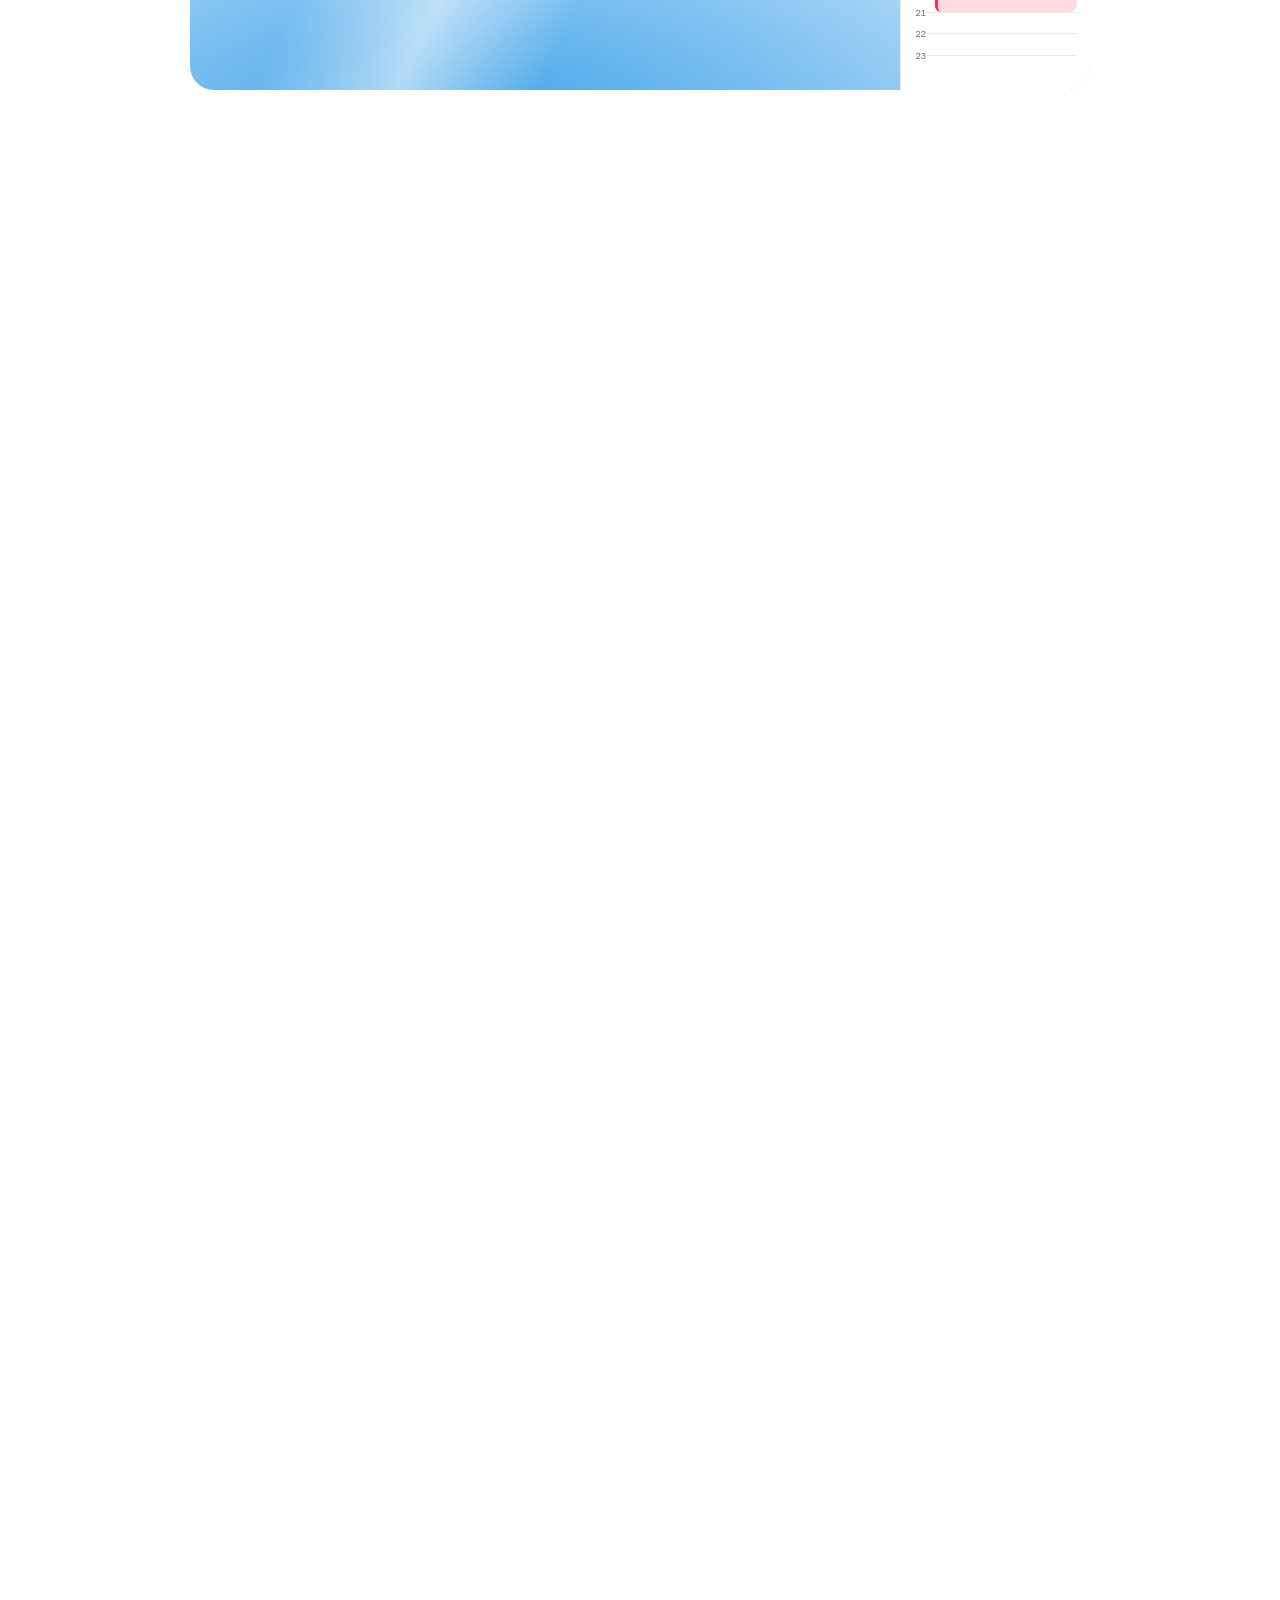
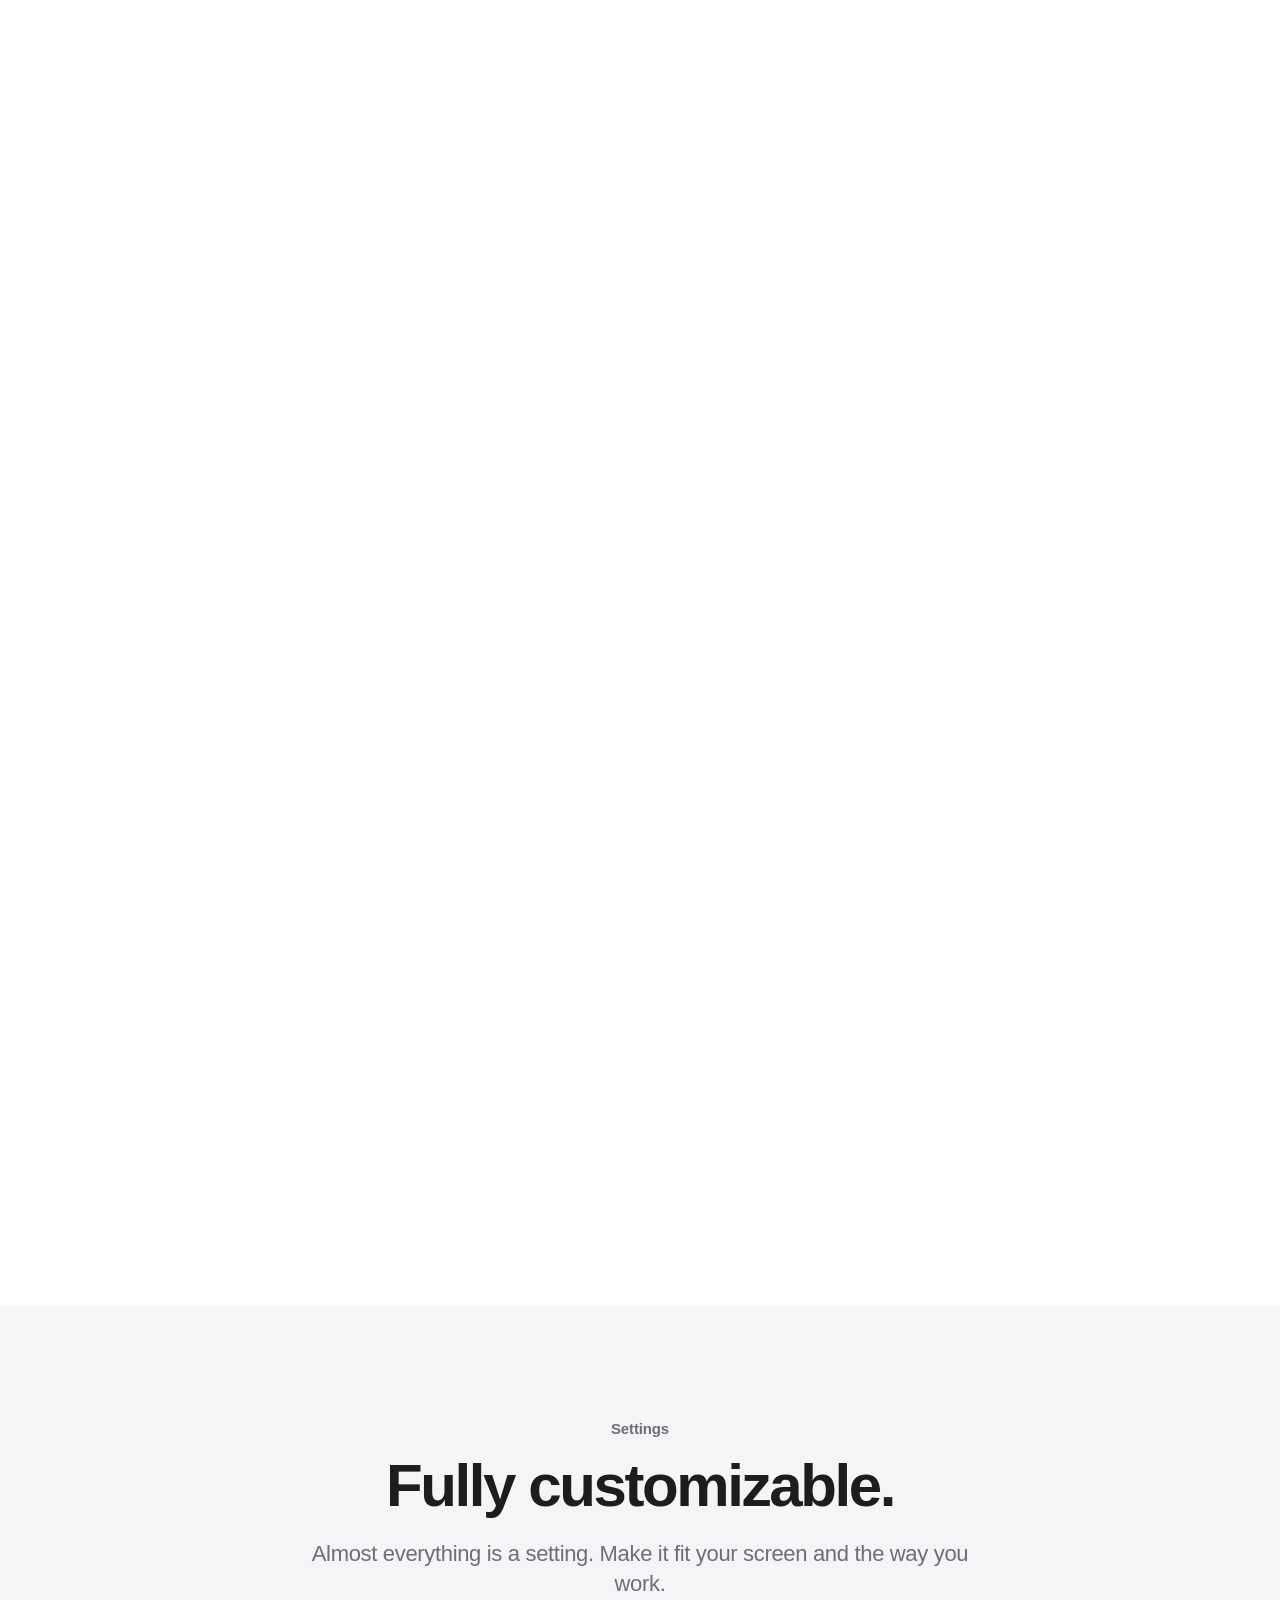
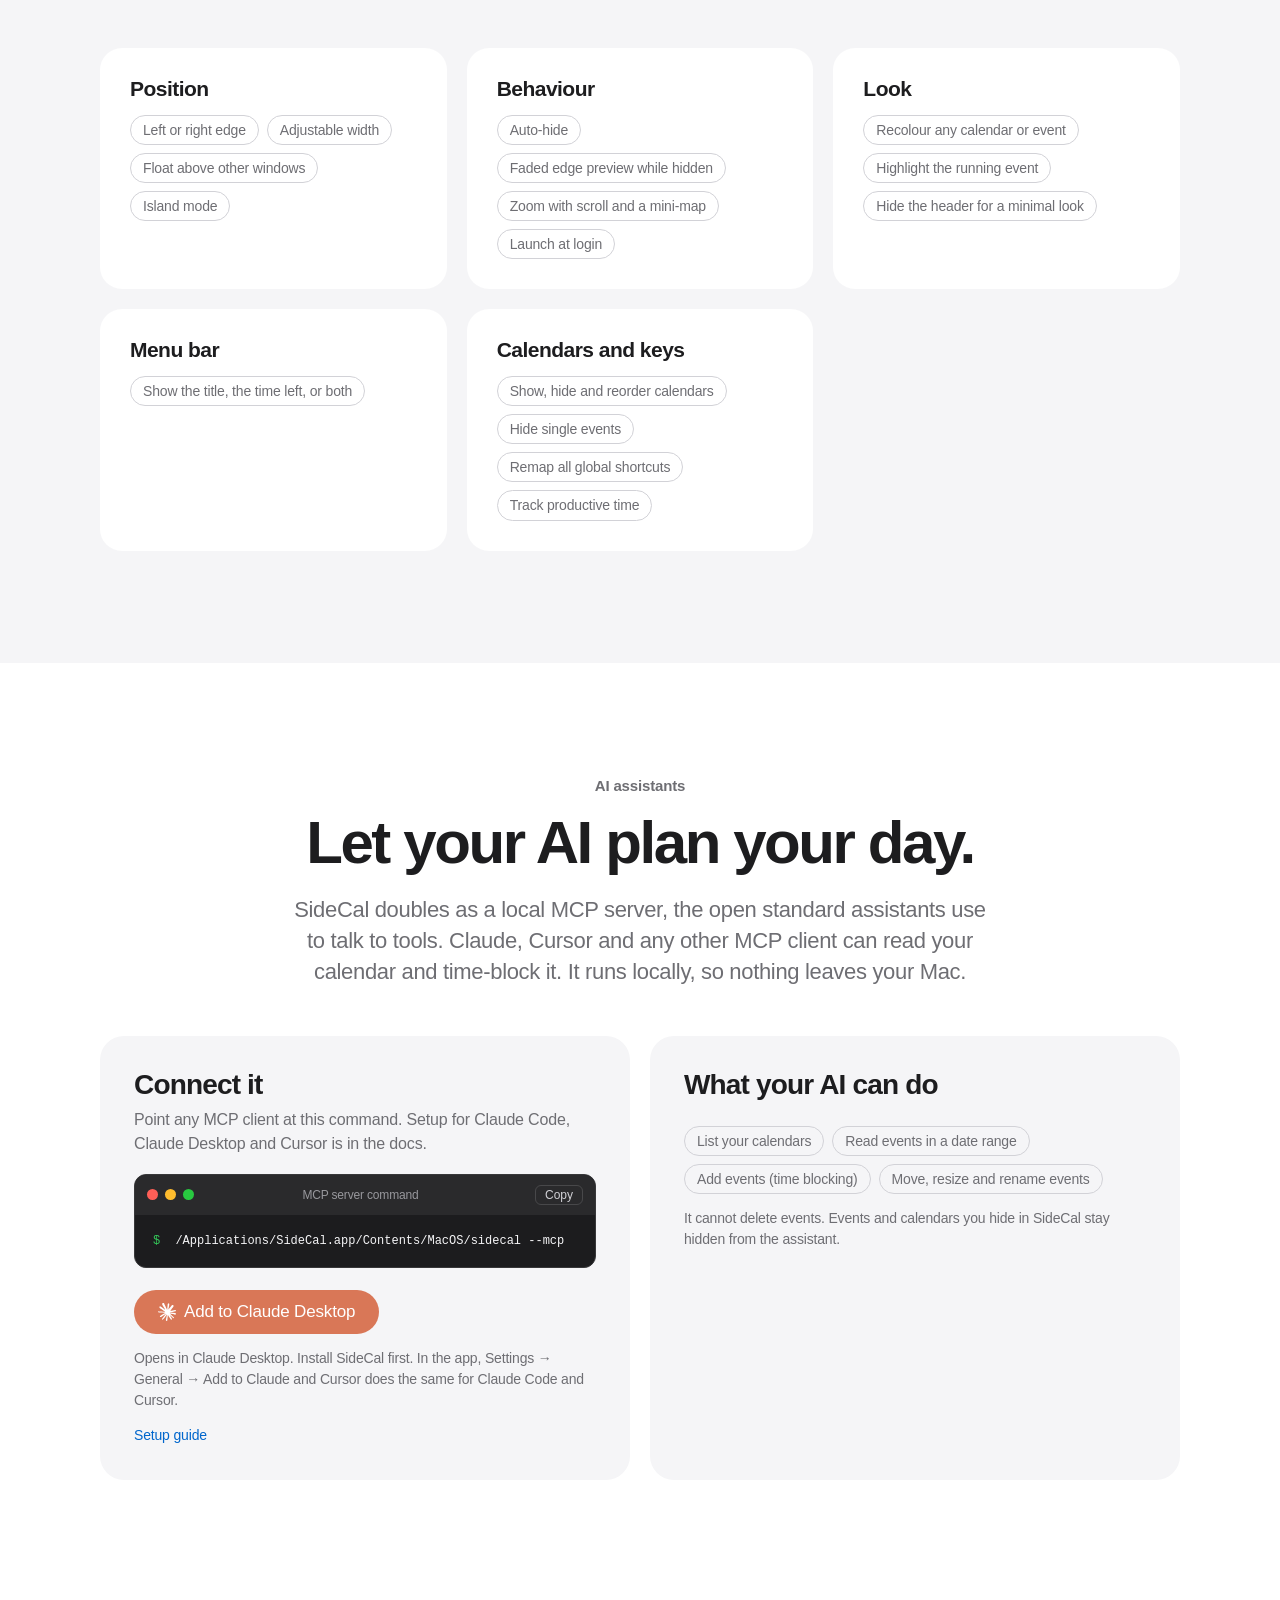
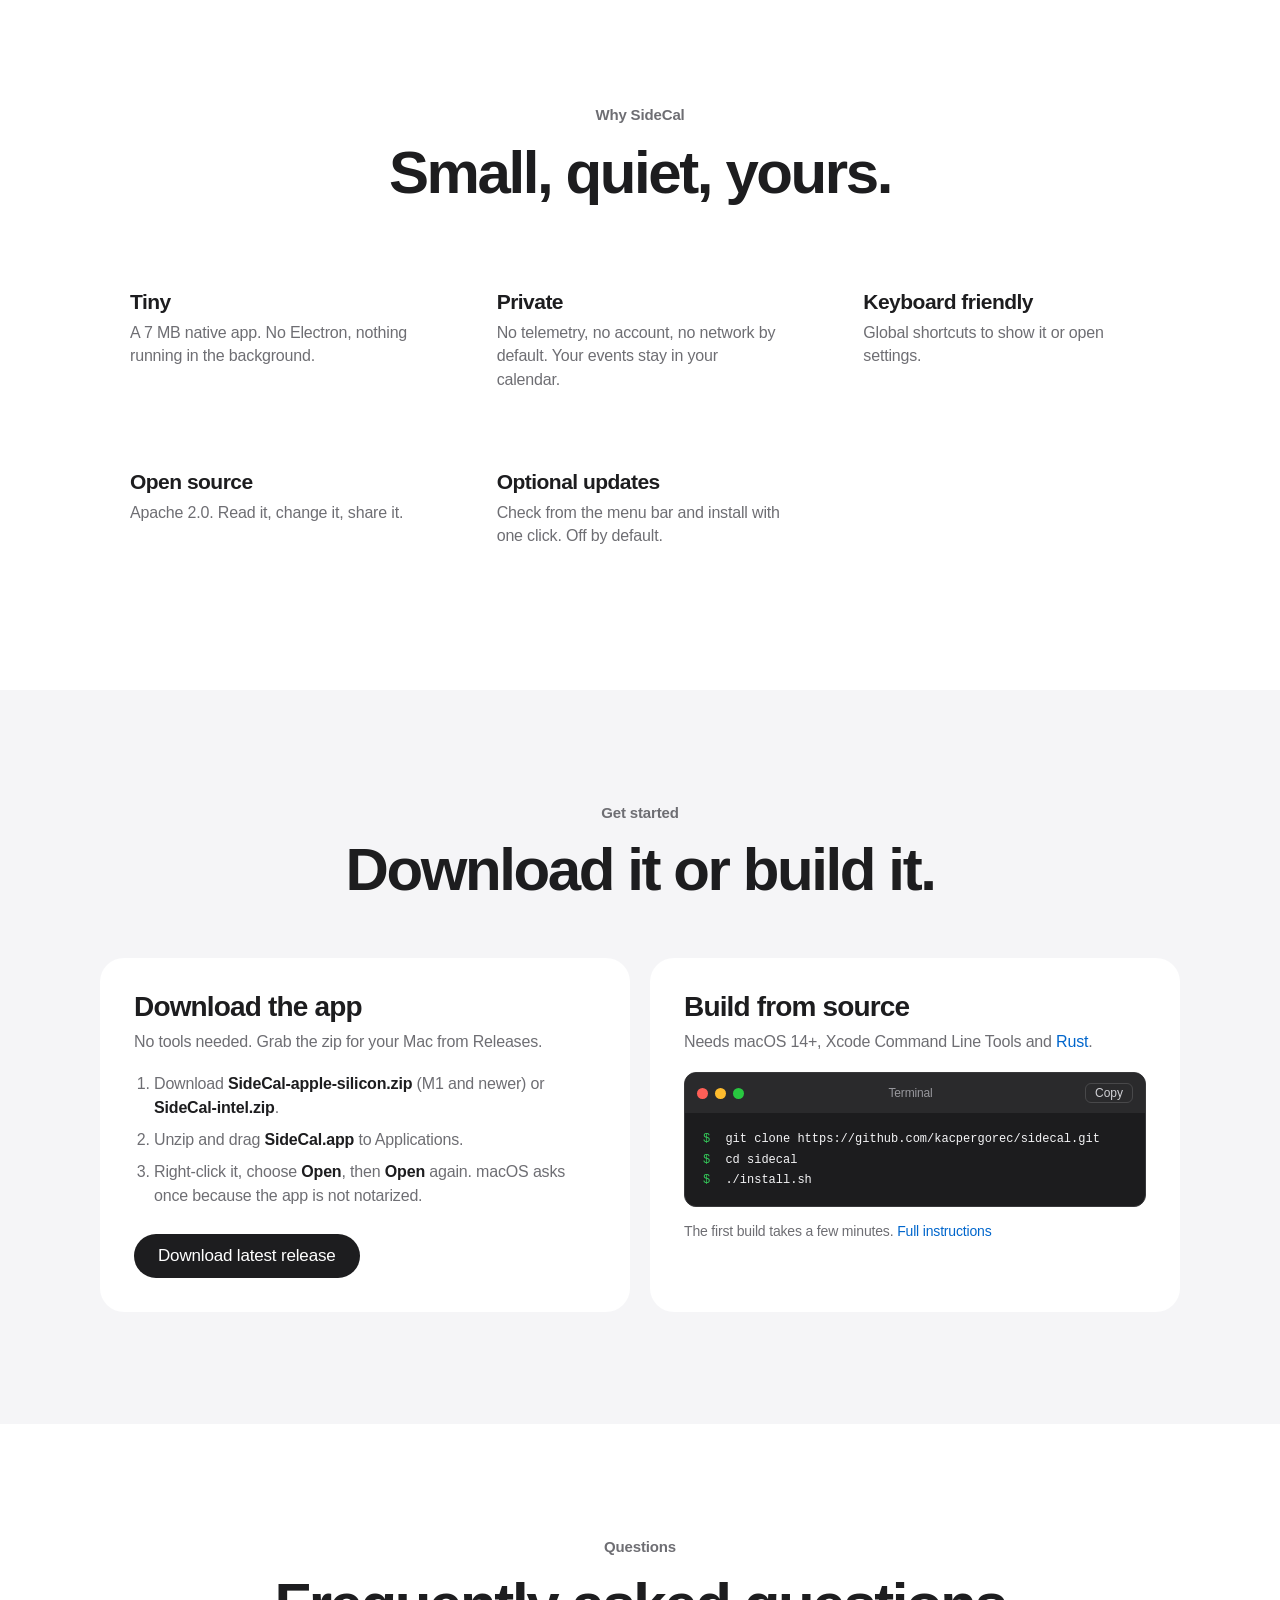
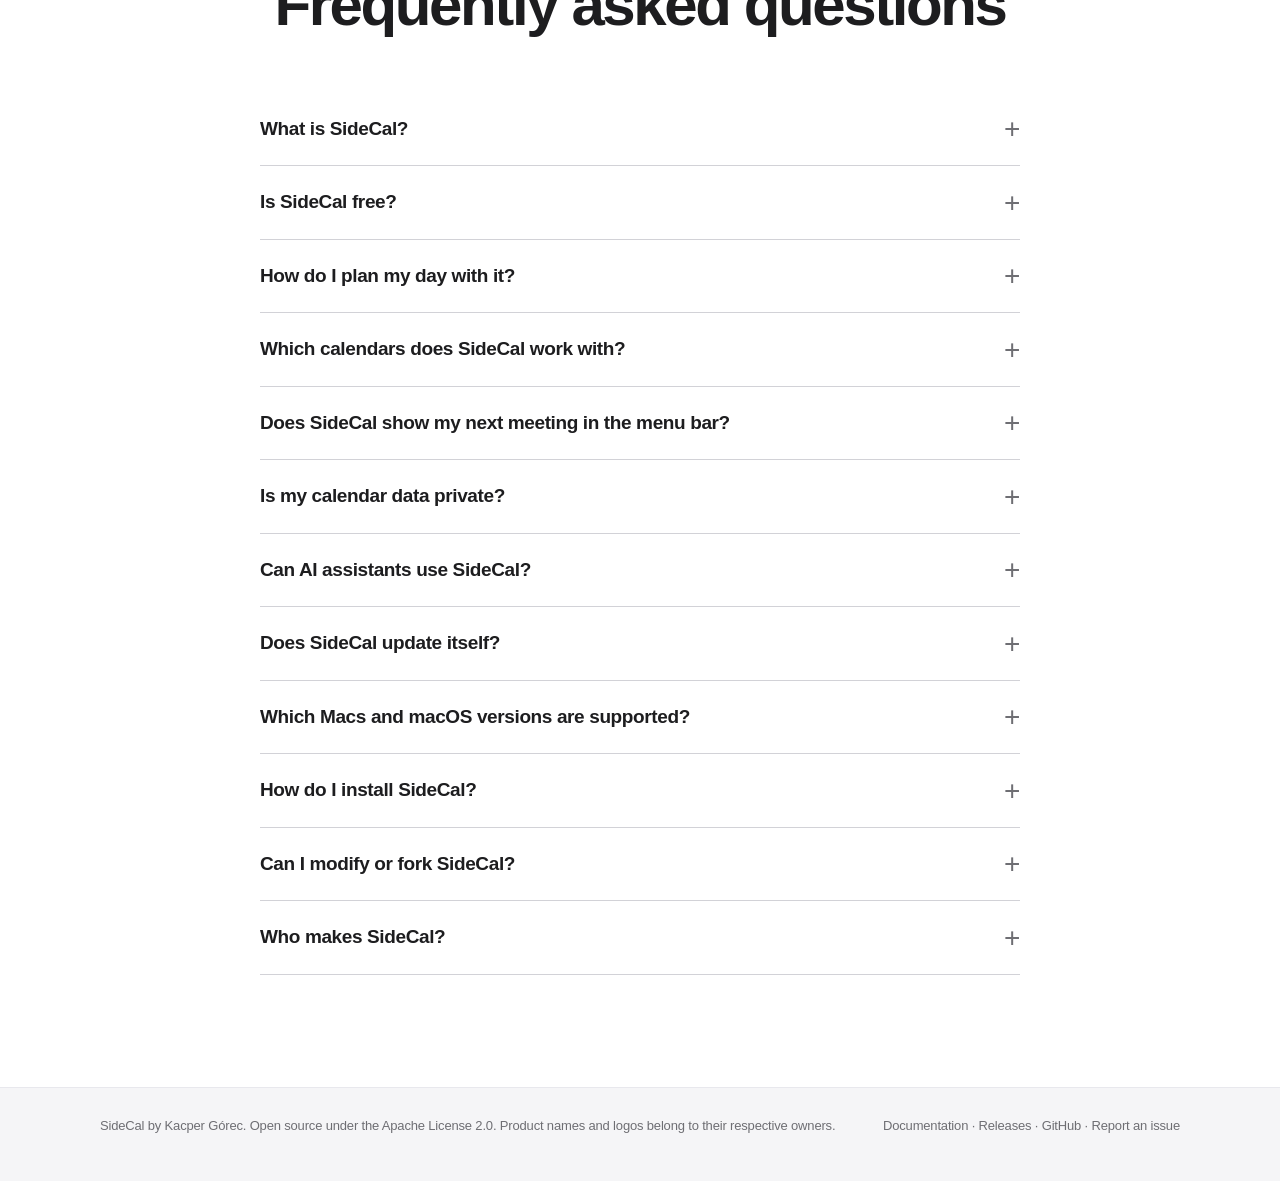
==== commit cd817718: "Site: more realistic sample day with an overlap, longer scroll story" ====
--- a/docs/index.html
+++ b/docs/index.html
@@ -213,7 +213,7 @@
               <b>Tuesday</b><span>27 October</span>
               <div class="tools r"><i><svg viewBox="0 0 24 24"><path d="M12.22 2h-.44a2 2 0 0 0-2 2v.18a2 2 0 0 1-1 1.73l-.43.25a2 2 0 0 1-2 0l-.15-.08a2 2 0 0 0-2.73.73l-.22.38a2 2 0 0 0 .73 2.73l.15.1a2 2 0 0 1 1 1.72v.51a2 2 0 0 1-1 1.74l-.15.09a2 2 0 0 0-.73 2.73l.22.38a2 2 0 0 0 2.73.73l.15-.08a2 2 0 0 1 2 0l.43.25a2 2 0 0 1 1 1.73V20a2 2 0 0 0 2 2h.44a2 2 0 0 0 2-2v-.18a2 2 0 0 1 1-1.73l.43-.25a2 2 0 0 1 2 0l.15.08a2 2 0 0 0 2.73-.73l.22-.39a2 2 0 0 0-.73-2.73l-.15-.08a2 2 0 0 1-1-1.74v-.5a2 2 0 0 1 1-1.74l.15-.09a2 2 0 0 0 .73-2.73l-.22-.38a2 2 0 0 0-2.73-.73l-.15.08a2 2 0 0 1-2 0l-.43-.25a2 2 0 0 1-1-1.73V4a2 2 0 0 0-2-2z"/><circle cx="12" cy="12" r="3"/></svg></i></div>
             </header>
-            <div class="sc-day"><div class="mm" aria-hidden="true"></div><div class="grid24"><div class="hour" style="top:0.000%"><span>0</span></div><div class="hour" style="top:4.167%"><span>1</span></div><div class="hour" style="top:8.333%"><span>2</span></div><div class="hour" style="top:12.500%"><span>3</span></div><div class="hour" style="top:16.667%"><span>4</span></div><div class="hour" style="top:20.833%"><span>5</span></div><div class="hour" style="top:25.000%"><span>6</span></div><div class="hour" style="top:29.167%"><span>7</span></div><div class="hour" style="top:33.333%"><span>8</span></div><div class="hour" style="top:37.500%"><span>9</span></div><div class="hour" style="top:41.667%"><span>10</span></div><div class="hour" style="top:45.833%"><span>11</span></div><div class="hour" style="top:50.000%"><span>12</span></div><div class="hour" style="top:54.167%"><span>13</span></div><div class="hour" style="top:58.333%"><span>14</span></div><div class="hour" style="top:62.500%"><span>15</span></div><div class="hour" style="top:66.667%"><span>16</span></div><div class="hour" style="top:70.833%"><span>17</span></div><div class="hour" style="top:75.000%"><span>18</span></div><div class="hour" style="top:79.167%"><span>19</span></div><div class="hour" style="top:83.333%"><span>20</span></div><div class="hour" style="top:87.500%"><span>21</span></div><div class="hour" style="top:91.667%"><span>22</span></div><div class="hour" style="top:95.833%"><span>23</span></div><div class="ev" data-s="420" data-e="480" data-t="Morning run" style="top:29.167%;height:4.167%;--ev-c:#34c759"><span class="tt">Morning run</span><span class="tm">7:00–8:00</span></div><div class="ev" data-s="540" data-e="570" data-t="Standup" style="top:37.500%;height:2.083%;--ev-c:#ff9500"><span class="tt">Standup</span><span class="tm">9:00–9:30</span></div><div class="ev" data-s="600" data-e="690" data-t="Design review" style="top:41.667%;height:6.250%;--ev-c:#007aff"><span class="tt">Design review</span><span class="tm">10:00–11:30</span></div><div class="ev" data-s="750" data-e="810" data-t="Lunch with Anna" style="top:52.083%;height:4.167%;--ev-c:#12b886"><span class="tt">Lunch with Anna</span><span class="tm">12:30–13:30</span></div><div class="ev" data-s="840" data-e="990" data-t="Deep work" style="top:58.333%;height:10.417%;--ev-c:#af52de"><span class="tt">Deep work</span><span class="tm">14:00–16:30</span></div><div class="ev" data-s="1020" data-e="1080" data-t="Gym" style="top:70.833%;height:4.167%;--ev-c:#ff7a5c"><span class="tt">Gym</span><span class="tm">17:00–18:00</span></div><div class="ev" data-s="1170" data-e="1260" data-t="Dinner" style="top:81.250%;height:6.250%;--ev-c:#ff2d55"><span class="tt">Dinner</span><span class="tm">19:30–21:00</span></div><div class="ev" data-s="1095" data-e="1155" data-t="Review PRs" style="top:76.042%;height:4.167%;--ev-c:#ffcc00"><span class="tt">Review PRs</span><span class="tm">18:15–19:15</span></div><div class="now"></div></div></div>
+            <div class="sc-day"><div class="mm" aria-hidden="true"></div><div class="grid24"><div class="hour" style="top:0.000%"><span>0</span></div><div class="hour" style="top:4.167%"><span>1</span></div><div class="hour" style="top:8.333%"><span>2</span></div><div class="hour" style="top:12.500%"><span>3</span></div><div class="hour" style="top:16.667%"><span>4</span></div><div class="hour" style="top:20.833%"><span>5</span></div><div class="hour" style="top:25.000%"><span>6</span></div><div class="hour" style="top:29.167%"><span>7</span></div><div class="hour" style="top:33.333%"><span>8</span></div><div class="hour" style="top:37.500%"><span>9</span></div><div class="hour" style="top:41.667%"><span>10</span></div><div class="hour" style="top:45.833%"><span>11</span></div><div class="hour" style="top:50.000%"><span>12</span></div><div class="hour" style="top:54.167%"><span>13</span></div><div class="hour" style="top:58.333%"><span>14</span></div><div class="hour" style="top:62.500%"><span>15</span></div><div class="hour" style="top:66.667%"><span>16</span></div><div class="hour" style="top:70.833%"><span>17</span></div><div class="hour" style="top:75.000%"><span>18</span></div><div class="hour" style="top:79.167%"><span>19</span></div><div class="hour" style="top:83.333%"><span>20</span></div><div class="hour" style="top:87.500%"><span>21</span></div><div class="hour" style="top:91.667%"><span>22</span></div><div class="hour" style="top:95.833%"><span>23</span></div><div class="ev" data-s="405" data-e="450" data-t="Morning run" style="top:28.125%;height:3.125%;--ev-c:#34c759;"><span class="tt">Morning run</span><span class="tm">6:45–7:30</span></div><div class="ev" data-s="540" data-e="555" data-t="Standup" style="top:37.500%;height:1.042%;--ev-c:#ff9500;"><span class="tt">Standup</span><span class="tm">9:00–9:15</span></div><div class="ev" data-s="600" data-e="690" data-t="Design review" style="top:41.667%;height:6.250%;--ev-c:#007aff;"><span class="tt">Design review</span><span class="tm">10:00–11:30</span></div><div class="ev" data-s="750" data-e="810" data-t="Lunch with Anna" style="top:52.083%;height:4.167%;--ev-c:#12b886;"><span class="tt">Lunch with Anna</span><span class="tm">12:30–13:30</span></div><div class="ev half" data-s="840" data-e="990" data-t="Deep work" style="top:58.333%;height:10.417%;--ev-c:#af52de;left:2px;width:calc(50% - 3px);"><span class="tt">Deep work</span><span class="tm">14:00–16:30</span></div><div class="ev half" data-s="930" data-e="960" data-t="Review PRs" style="top:64.583%;height:2.083%;--ev-c:#ffcc00;left:calc(50% + 1px);right:0;"><span class="tt">Review PRs</span><span class="tm">15:30–16:00</span></div><div class="ev" data-s="1050" data-e="1110" data-t="Gym" style="top:72.917%;height:4.167%;--ev-c:#ff7a5c;"><span class="tt">Gym</span><span class="tm">17:30–18:30</span></div><div class="ev" data-s="1170" data-e="1260" data-t="Dinner" style="top:81.250%;height:6.250%;--ev-c:#ff2d55;"><span class="tt">Dinner</span><span class="tm">19:30–21:00</span></div><div class="now"></div></div></div>
           </div>
         </div>
       </div>
--- a/docs/style.css
+++ b/docs/style.css
@@ -78,7 +78,7 @@
 .hero .meta { margin-top: 20px; font-size: 14px; color: var(--muted); }
 
 /* ---- pinned story: the mockup stays on screen while the page scrolls; site.js drives it ---- */
-.story { height: 560vh; }
+.story { height: 760vh; }
 .stage { position: sticky; top: 52px; height: calc(100vh - 52px); height: calc(100svh - 52px); display: flex; flex-direction: column; align-items: center;
   gap: 14px; padding: 18px 0 24px; text-align: center; }
 .caps { display: grid; width: min(720px, 100% - 32px); flex: none; }
@@ -154,6 +154,7 @@
 .ev.l2 { flex-direction: column; align-items: flex-start; justify-content: flex-start; gap: 1px; padding-top: 4px; }
 .ev.l2 .tt { flex: 0 1 auto; width: 100%; }
 .ev:not(.l2) .tm { display: none; }
+.ev.half .tm { display: none; }  /* side-by-side entries are too narrow for the time, as in the app */
 .ev.active { z-index: 7; color: var(--text); background: color-mix(in srgb, var(--ev-c) var(--tint-a), var(--bg));
   box-shadow: inset 0 0 0 1.5px var(--ev-c), 0 0 14px 2px color-mix(in srgb, var(--ev-c) 65%, transparent); }
 .now { position: absolute; left: 0; right: 0; height: 2px; background: var(--now); z-index: 10; }
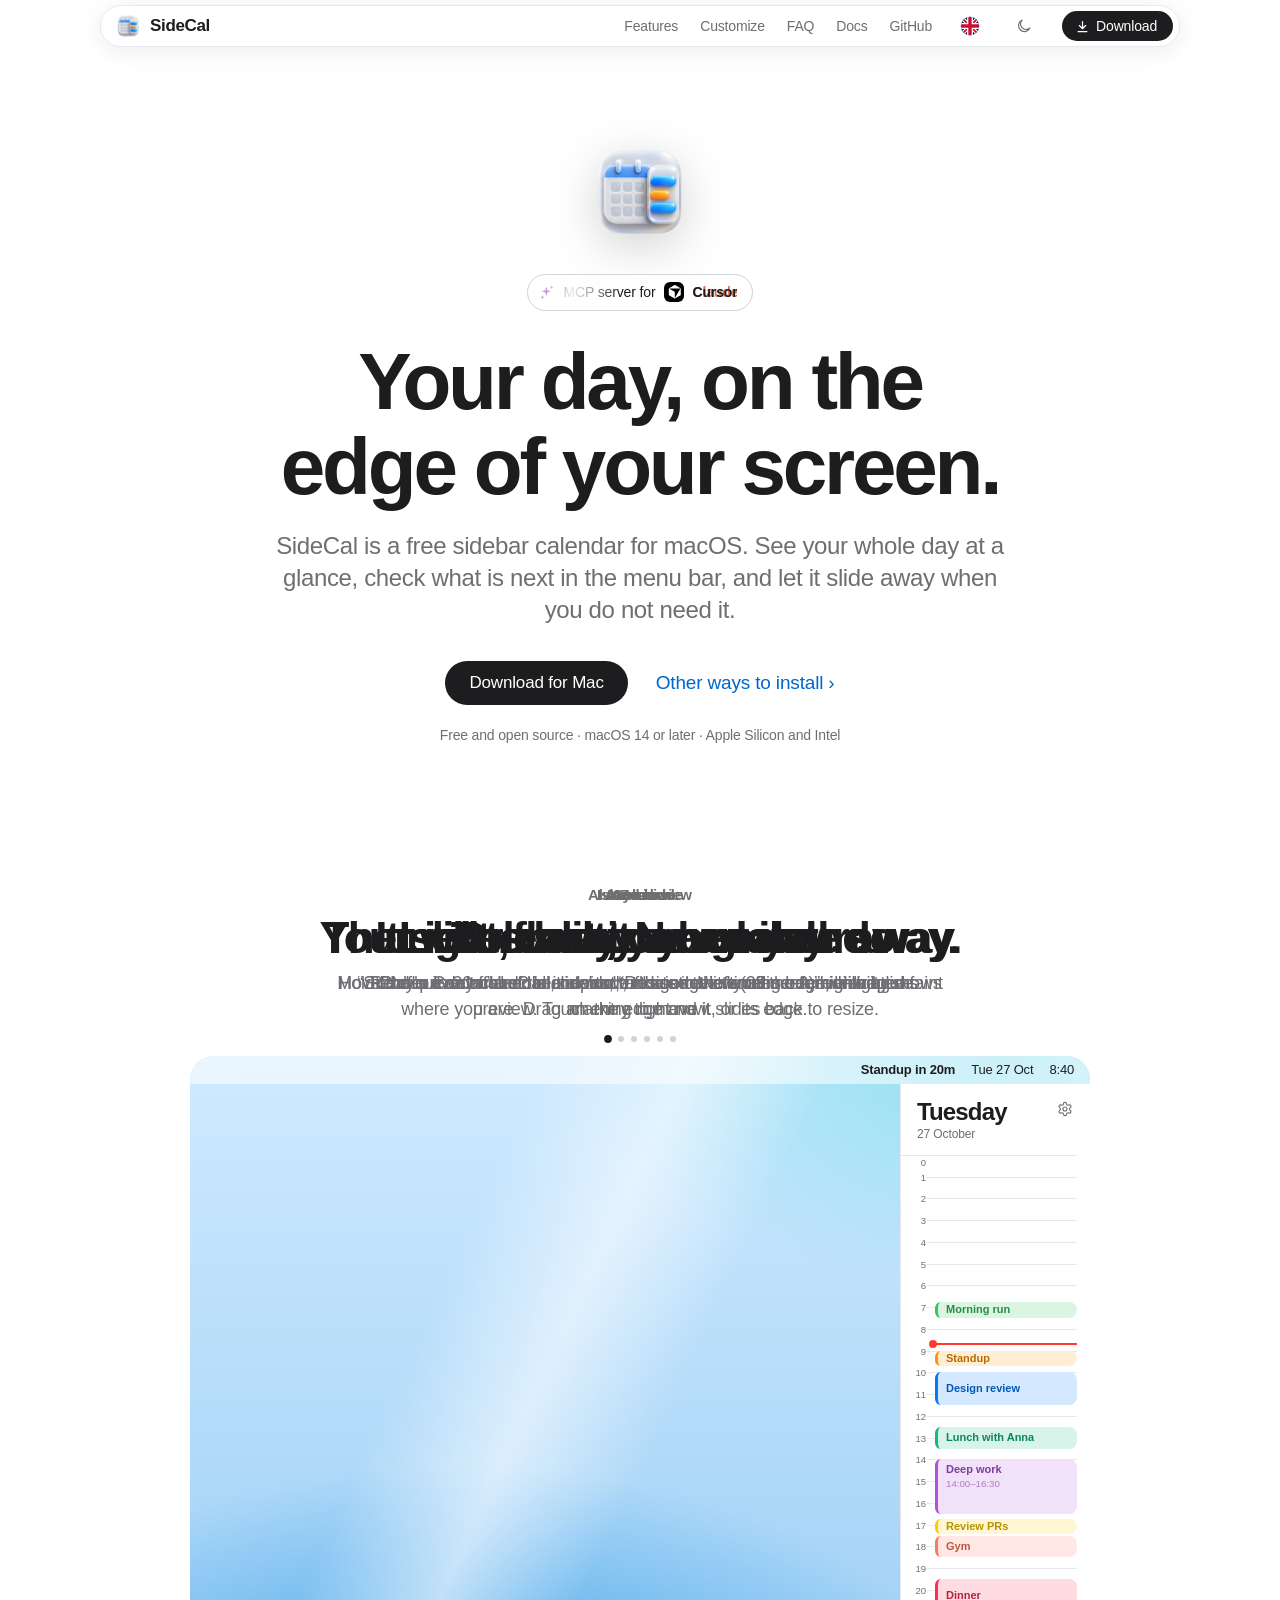
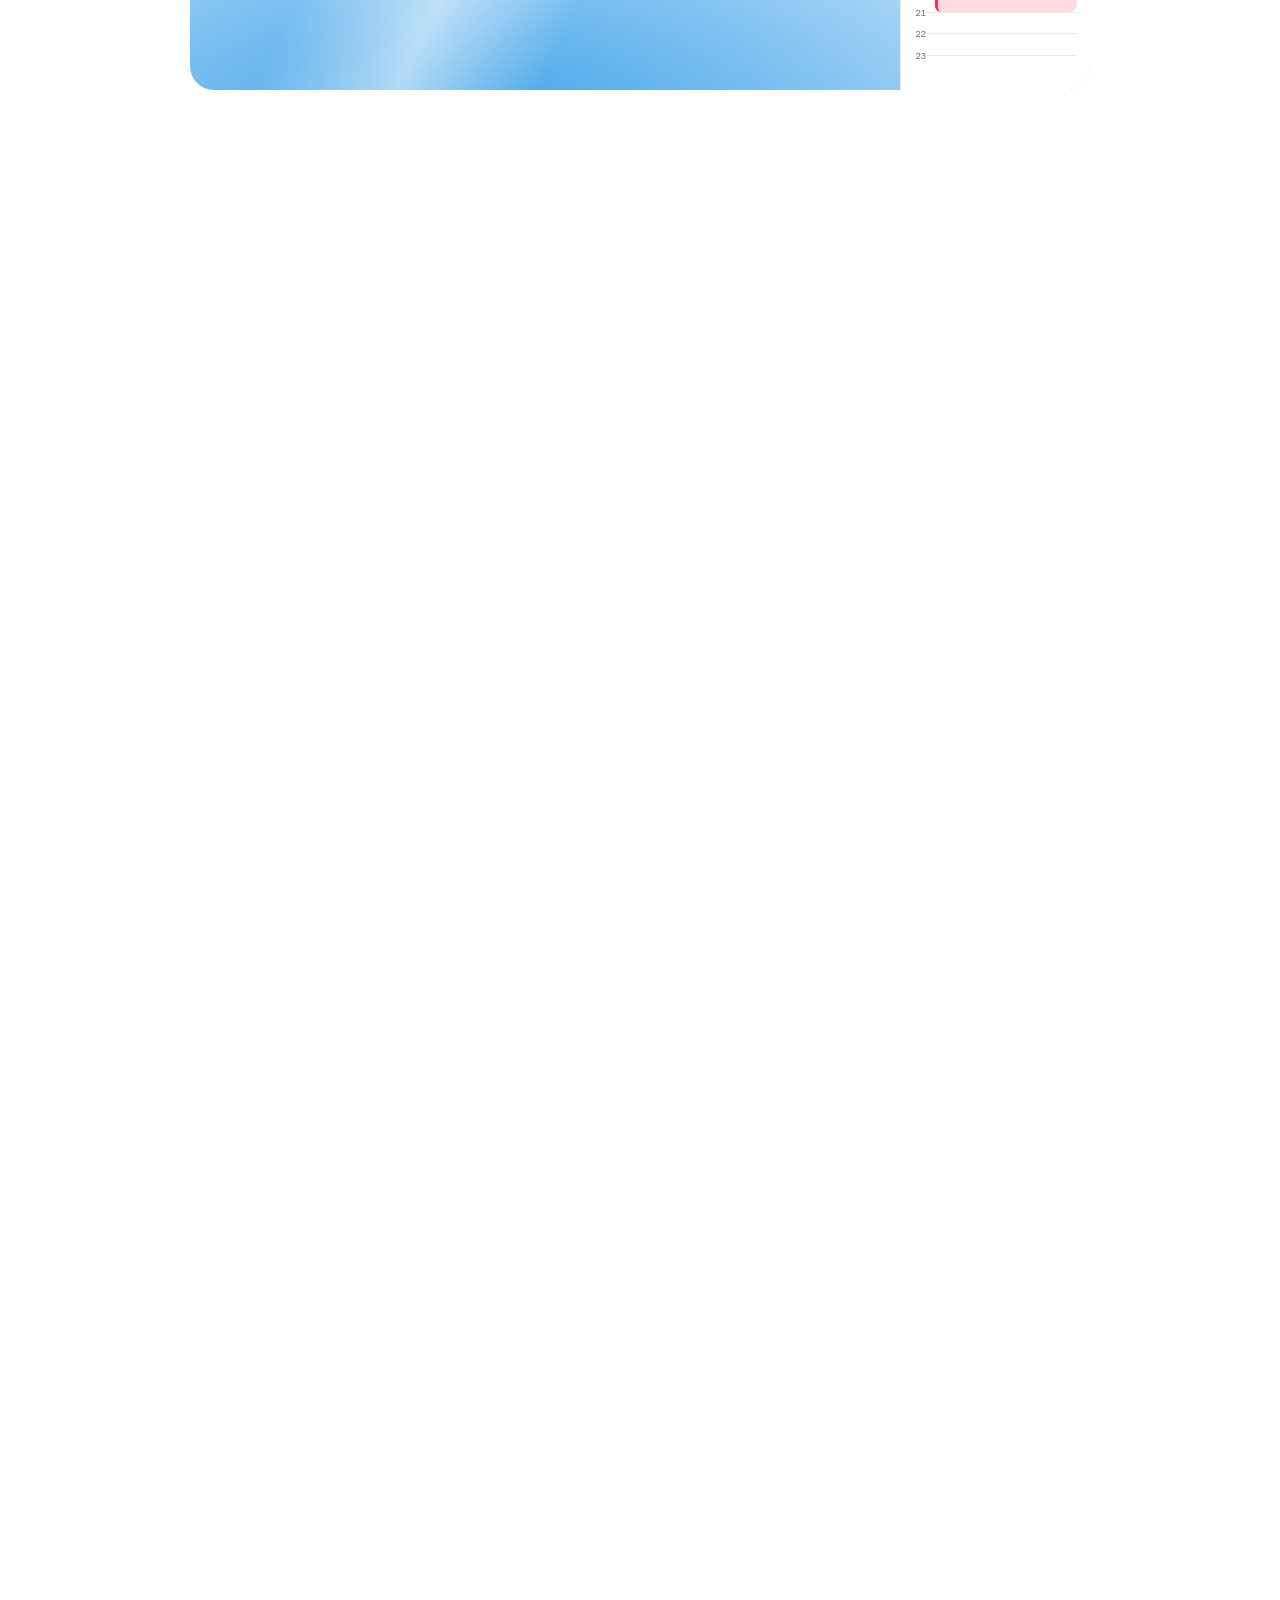
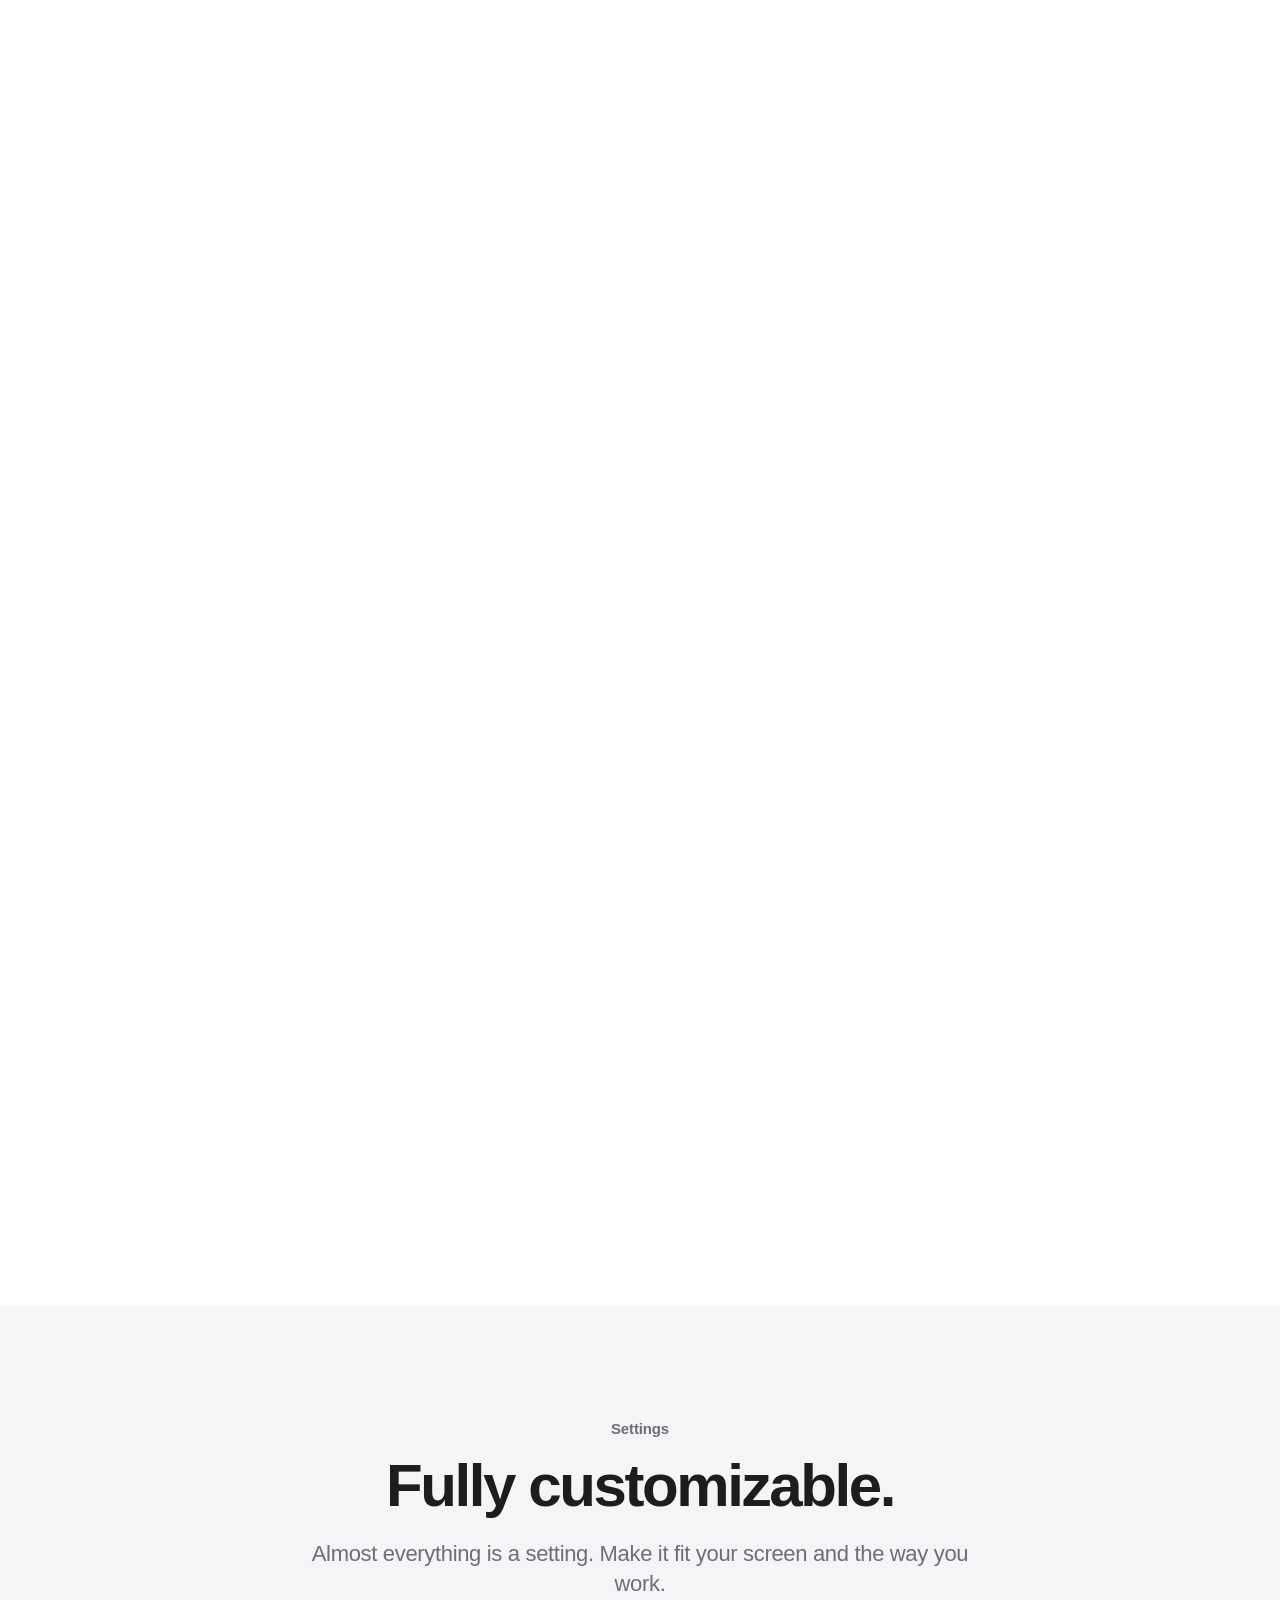
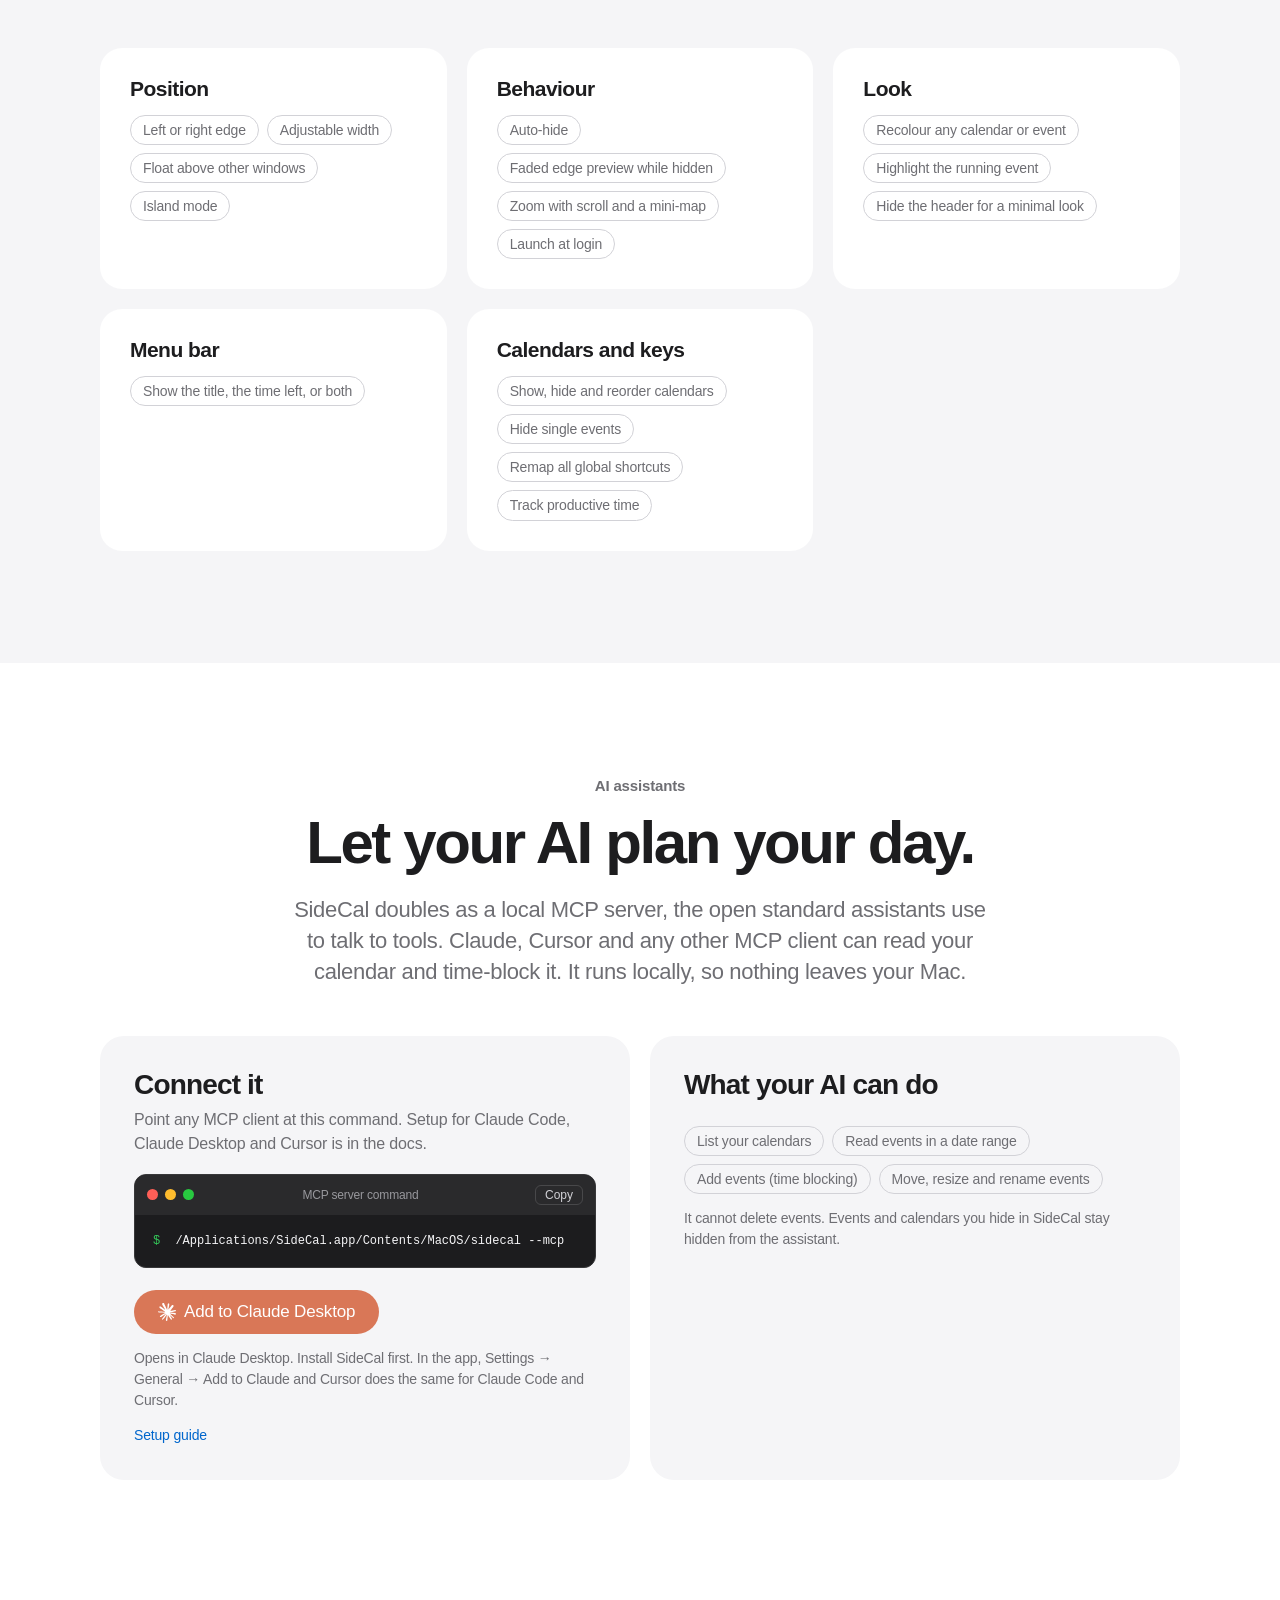
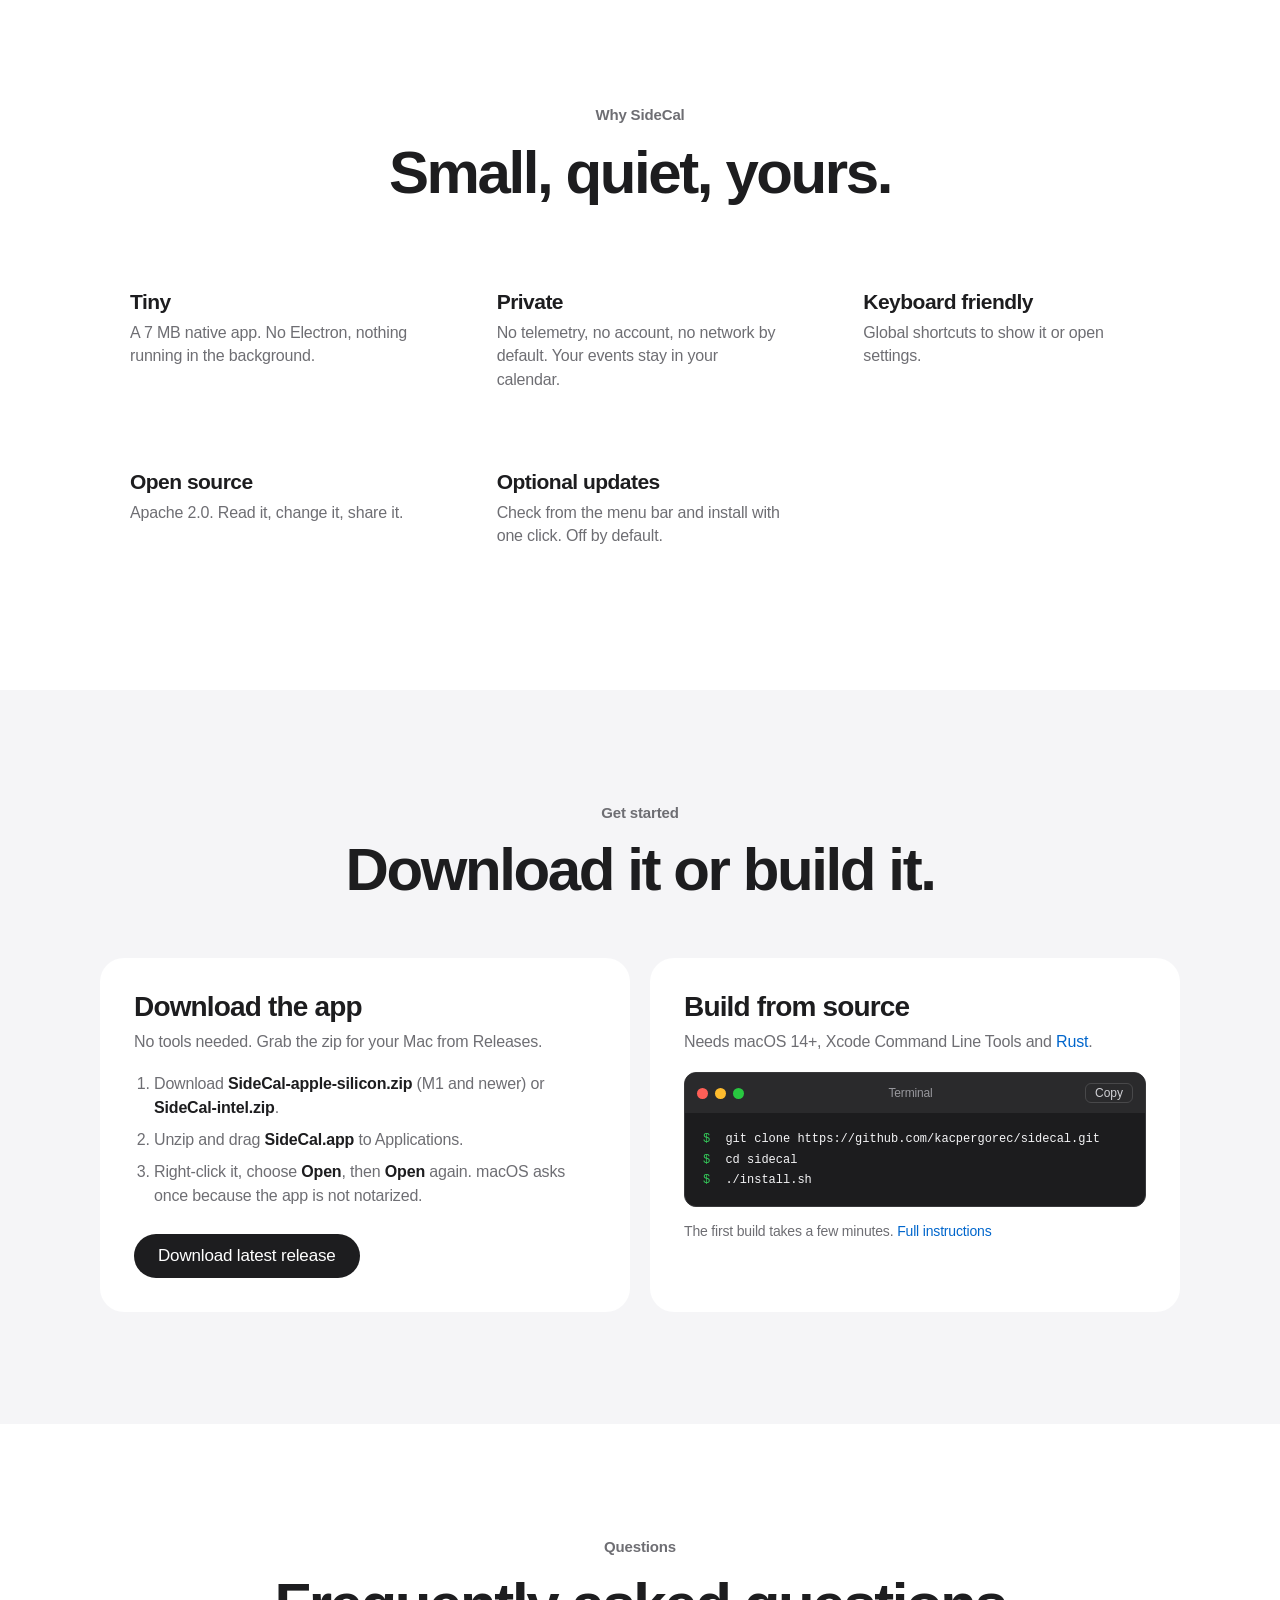
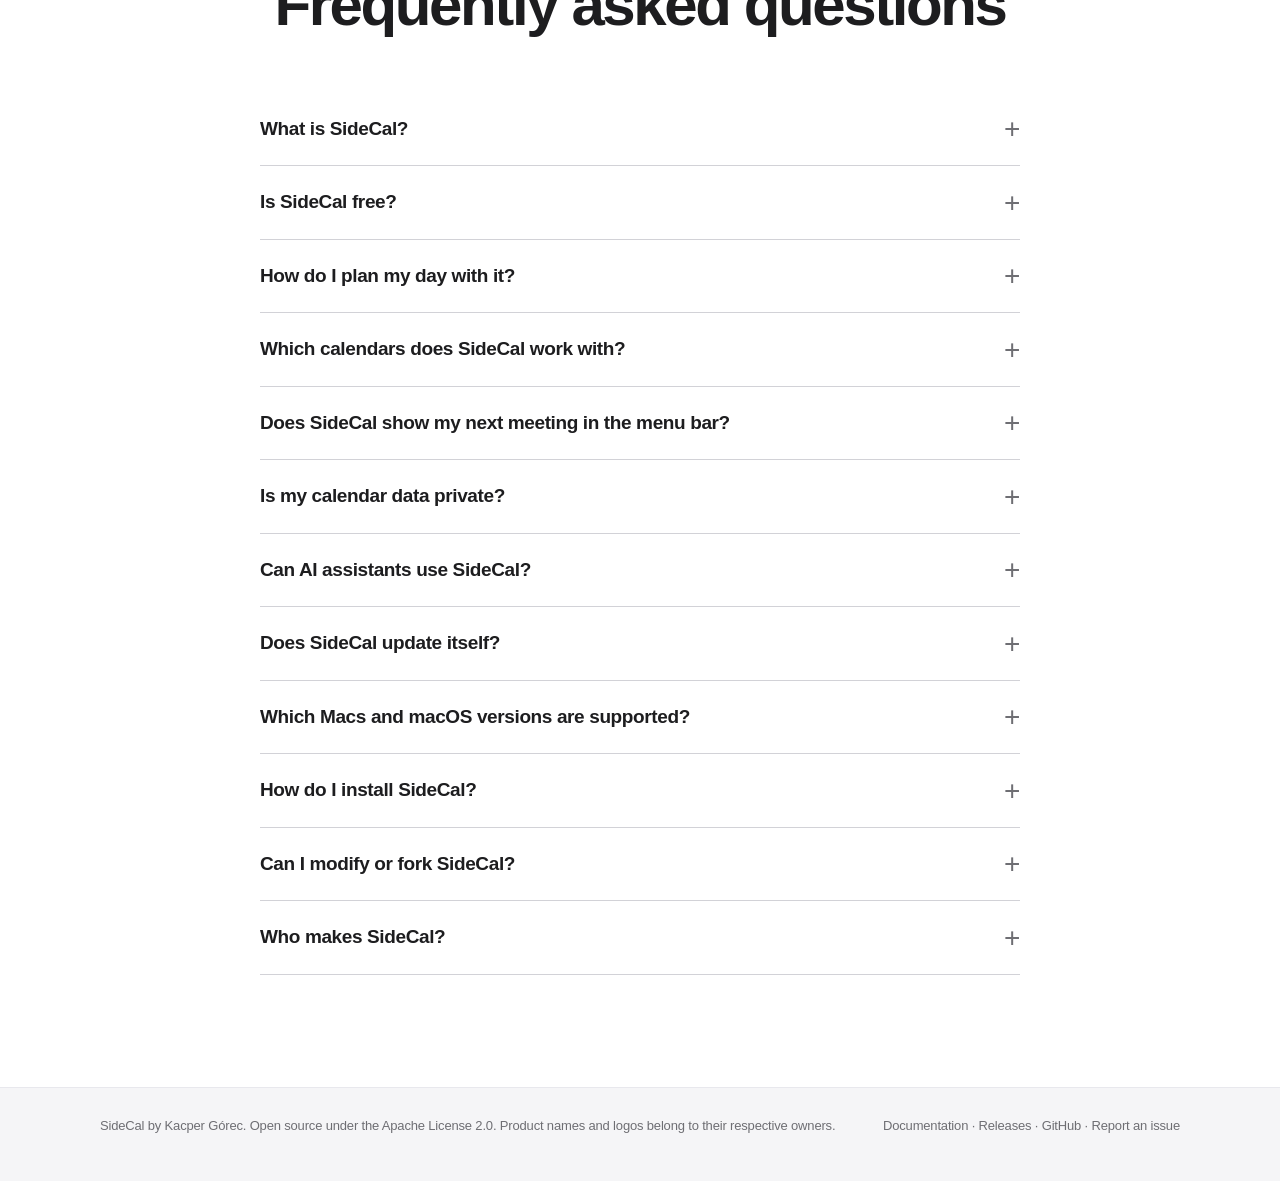
==== commit 3d67a670: "Site: sample day without overlaps, Review PRs after Deep work" ====
--- a/docs/index.html
+++ b/docs/index.html
@@ -213,7 +213,7 @@
               <b>Tuesday</b><span>27 October</span>
               <div class="tools r"><i><svg viewBox="0 0 24 24"><path d="M12.22 2h-.44a2 2 0 0 0-2 2v.18a2 2 0 0 1-1 1.73l-.43.25a2 2 0 0 1-2 0l-.15-.08a2 2 0 0 0-2.73.73l-.22.38a2 2 0 0 0 .73 2.73l.15.1a2 2 0 0 1 1 1.72v.51a2 2 0 0 1-1 1.74l-.15.09a2 2 0 0 0-.73 2.73l.22.38a2 2 0 0 0 2.73.73l.15-.08a2 2 0 0 1 2 0l.43.25a2 2 0 0 1 1 1.73V20a2 2 0 0 0 2 2h.44a2 2 0 0 0 2-2v-.18a2 2 0 0 1 1-1.73l.43-.25a2 2 0 0 1 2 0l.15.08a2 2 0 0 0 2.73-.73l.22-.39a2 2 0 0 0-.73-2.73l-.15-.08a2 2 0 0 1-1-1.74v-.5a2 2 0 0 1 1-1.74l.15-.09a2 2 0 0 0 .73-2.73l-.22-.38a2 2 0 0 0-2.73-.73l-.15.08a2 2 0 0 1-2 0l-.43-.25a2 2 0 0 1-1-1.73V4a2 2 0 0 0-2-2z"/><circle cx="12" cy="12" r="3"/></svg></i></div>
             </header>
-            <div class="sc-day"><div class="mm" aria-hidden="true"></div><div class="grid24"><div class="hour" style="top:0.000%"><span>0</span></div><div class="hour" style="top:4.167%"><span>1</span></div><div class="hour" style="top:8.333%"><span>2</span></div><div class="hour" style="top:12.500%"><span>3</span></div><div class="hour" style="top:16.667%"><span>4</span></div><div class="hour" style="top:20.833%"><span>5</span></div><div class="hour" style="top:25.000%"><span>6</span></div><div class="hour" style="top:29.167%"><span>7</span></div><div class="hour" style="top:33.333%"><span>8</span></div><div class="hour" style="top:37.500%"><span>9</span></div><div class="hour" style="top:41.667%"><span>10</span></div><div class="hour" style="top:45.833%"><span>11</span></div><div class="hour" style="top:50.000%"><span>12</span></div><div class="hour" style="top:54.167%"><span>13</span></div><div class="hour" style="top:58.333%"><span>14</span></div><div class="hour" style="top:62.500%"><span>15</span></div><div class="hour" style="top:66.667%"><span>16</span></div><div class="hour" style="top:70.833%"><span>17</span></div><div class="hour" style="top:75.000%"><span>18</span></div><div class="hour" style="top:79.167%"><span>19</span></div><div class="hour" style="top:83.333%"><span>20</span></div><div class="hour" style="top:87.500%"><span>21</span></div><div class="hour" style="top:91.667%"><span>22</span></div><div class="hour" style="top:95.833%"><span>23</span></div><div class="ev" data-s="405" data-e="450" data-t="Morning run" style="top:28.125%;height:3.125%;--ev-c:#34c759;"><span class="tt">Morning run</span><span class="tm">6:45–7:30</span></div><div class="ev" data-s="540" data-e="555" data-t="Standup" style="top:37.500%;height:1.042%;--ev-c:#ff9500;"><span class="tt">Standup</span><span class="tm">9:00–9:15</span></div><div class="ev" data-s="600" data-e="690" data-t="Design review" style="top:41.667%;height:6.250%;--ev-c:#007aff;"><span class="tt">Design review</span><span class="tm">10:00–11:30</span></div><div class="ev" data-s="750" data-e="810" data-t="Lunch with Anna" style="top:52.083%;height:4.167%;--ev-c:#12b886;"><span class="tt">Lunch with Anna</span><span class="tm">12:30–13:30</span></div><div class="ev half" data-s="840" data-e="990" data-t="Deep work" style="top:58.333%;height:10.417%;--ev-c:#af52de;left:2px;width:calc(50% - 3px);"><span class="tt">Deep work</span><span class="tm">14:00–16:30</span></div><div class="ev half" data-s="930" data-e="960" data-t="Review PRs" style="top:64.583%;height:2.083%;--ev-c:#ffcc00;left:calc(50% + 1px);right:0;"><span class="tt">Review PRs</span><span class="tm">15:30–16:00</span></div><div class="ev" data-s="1050" data-e="1110" data-t="Gym" style="top:72.917%;height:4.167%;--ev-c:#ff7a5c;"><span class="tt">Gym</span><span class="tm">17:30–18:30</span></div><div class="ev" data-s="1170" data-e="1260" data-t="Dinner" style="top:81.250%;height:6.250%;--ev-c:#ff2d55;"><span class="tt">Dinner</span><span class="tm">19:30–21:00</span></div><div class="now"></div></div></div>
+            <div class="sc-day"><div class="mm" aria-hidden="true"></div><div class="grid24"><div class="hour" style="top:0.000%"><span>0</span></div><div class="hour" style="top:4.167%"><span>1</span></div><div class="hour" style="top:8.333%"><span>2</span></div><div class="hour" style="top:12.500%"><span>3</span></div><div class="hour" style="top:16.667%"><span>4</span></div><div class="hour" style="top:20.833%"><span>5</span></div><div class="hour" style="top:25.000%"><span>6</span></div><div class="hour" style="top:29.167%"><span>7</span></div><div class="hour" style="top:33.333%"><span>8</span></div><div class="hour" style="top:37.500%"><span>9</span></div><div class="hour" style="top:41.667%"><span>10</span></div><div class="hour" style="top:45.833%"><span>11</span></div><div class="hour" style="top:50.000%"><span>12</span></div><div class="hour" style="top:54.167%"><span>13</span></div><div class="hour" style="top:58.333%"><span>14</span></div><div class="hour" style="top:62.500%"><span>15</span></div><div class="hour" style="top:66.667%"><span>16</span></div><div class="hour" style="top:70.833%"><span>17</span></div><div class="hour" style="top:75.000%"><span>18</span></div><div class="hour" style="top:79.167%"><span>19</span></div><div class="hour" style="top:83.333%"><span>20</span></div><div class="hour" style="top:87.500%"><span>21</span></div><div class="hour" style="top:91.667%"><span>22</span></div><div class="hour" style="top:95.833%"><span>23</span></div><div class="ev" data-s="405" data-e="450" data-t="Morning run" style="top:28.125%;height:3.125%;--ev-c:#34c759;"><span class="tt">Morning run</span><span class="tm">6:45–7:30</span></div><div class="ev" data-s="540" data-e="555" data-t="Standup" style="top:37.500%;height:1.042%;--ev-c:#ff9500;"><span class="tt">Standup</span><span class="tm">9:00–9:15</span></div><div class="ev" data-s="600" data-e="690" data-t="Design review" style="top:41.667%;height:6.250%;--ev-c:#007aff;"><span class="tt">Design review</span><span class="tm">10:00–11:30</span></div><div class="ev" data-s="750" data-e="810" data-t="Lunch with Anna" style="top:52.083%;height:4.167%;--ev-c:#12b886;"><span class="tt">Lunch with Anna</span><span class="tm">12:30–13:30</span></div><div class="ev" data-s="840" data-e="990" data-t="Deep work" style="top:58.333%;height:10.417%;--ev-c:#af52de;"><span class="tt">Deep work</span><span class="tm">14:00–16:30</span></div><div class="ev" data-s="1005" data-e="1035" data-t="Review PRs" style="top:69.792%;height:2.083%;--ev-c:#ffcc00"><span class="tt">Review PRs</span><span class="tm">16:45–17:15</span></div><div class="ev" data-s="1050" data-e="1110" data-t="Gym" style="top:72.917%;height:4.167%;--ev-c:#ff7a5c;"><span class="tt">Gym</span><span class="tm">17:30–18:30</span></div><div class="ev" data-s="1170" data-e="1260" data-t="Dinner" style="top:81.250%;height:6.250%;--ev-c:#ff2d55;"><span class="tt">Dinner</span><span class="tm">19:30–21:00</span></div><div class="now"></div></div></div>
           </div>
         </div>
       </div>
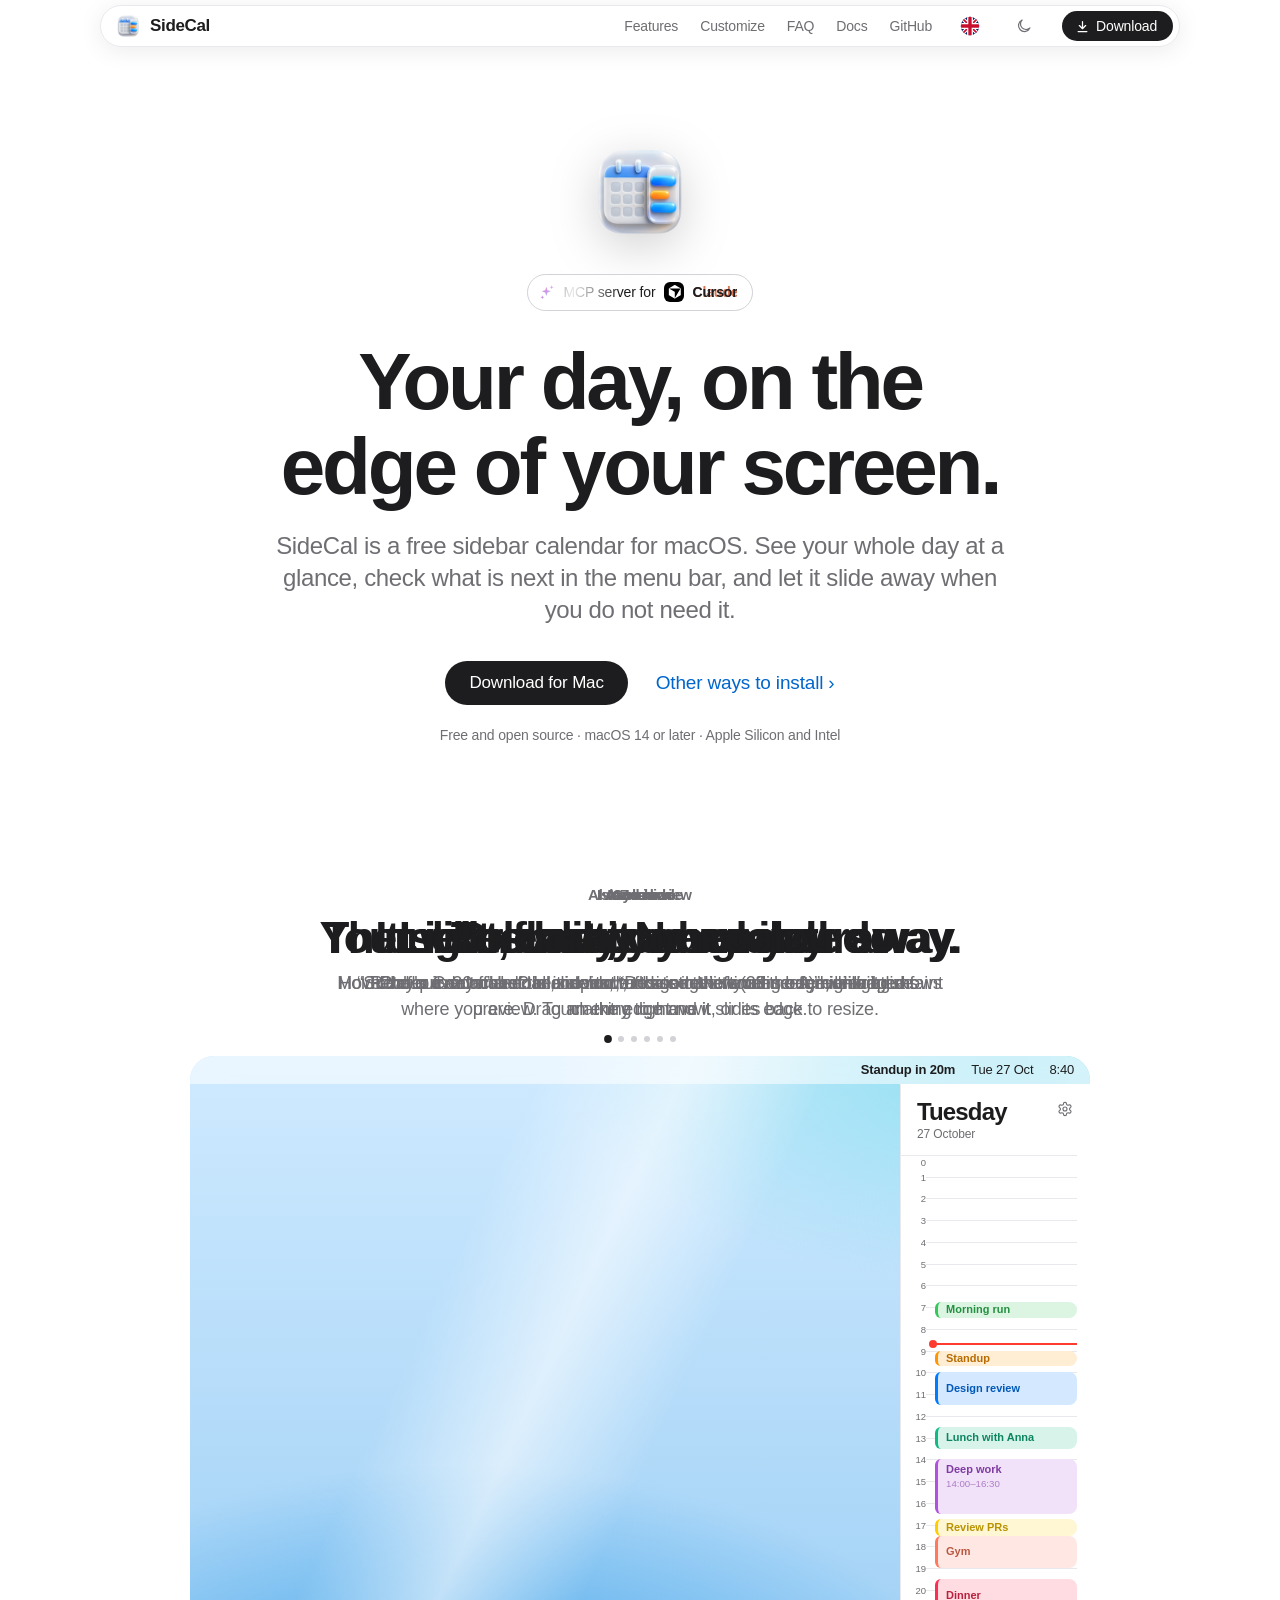
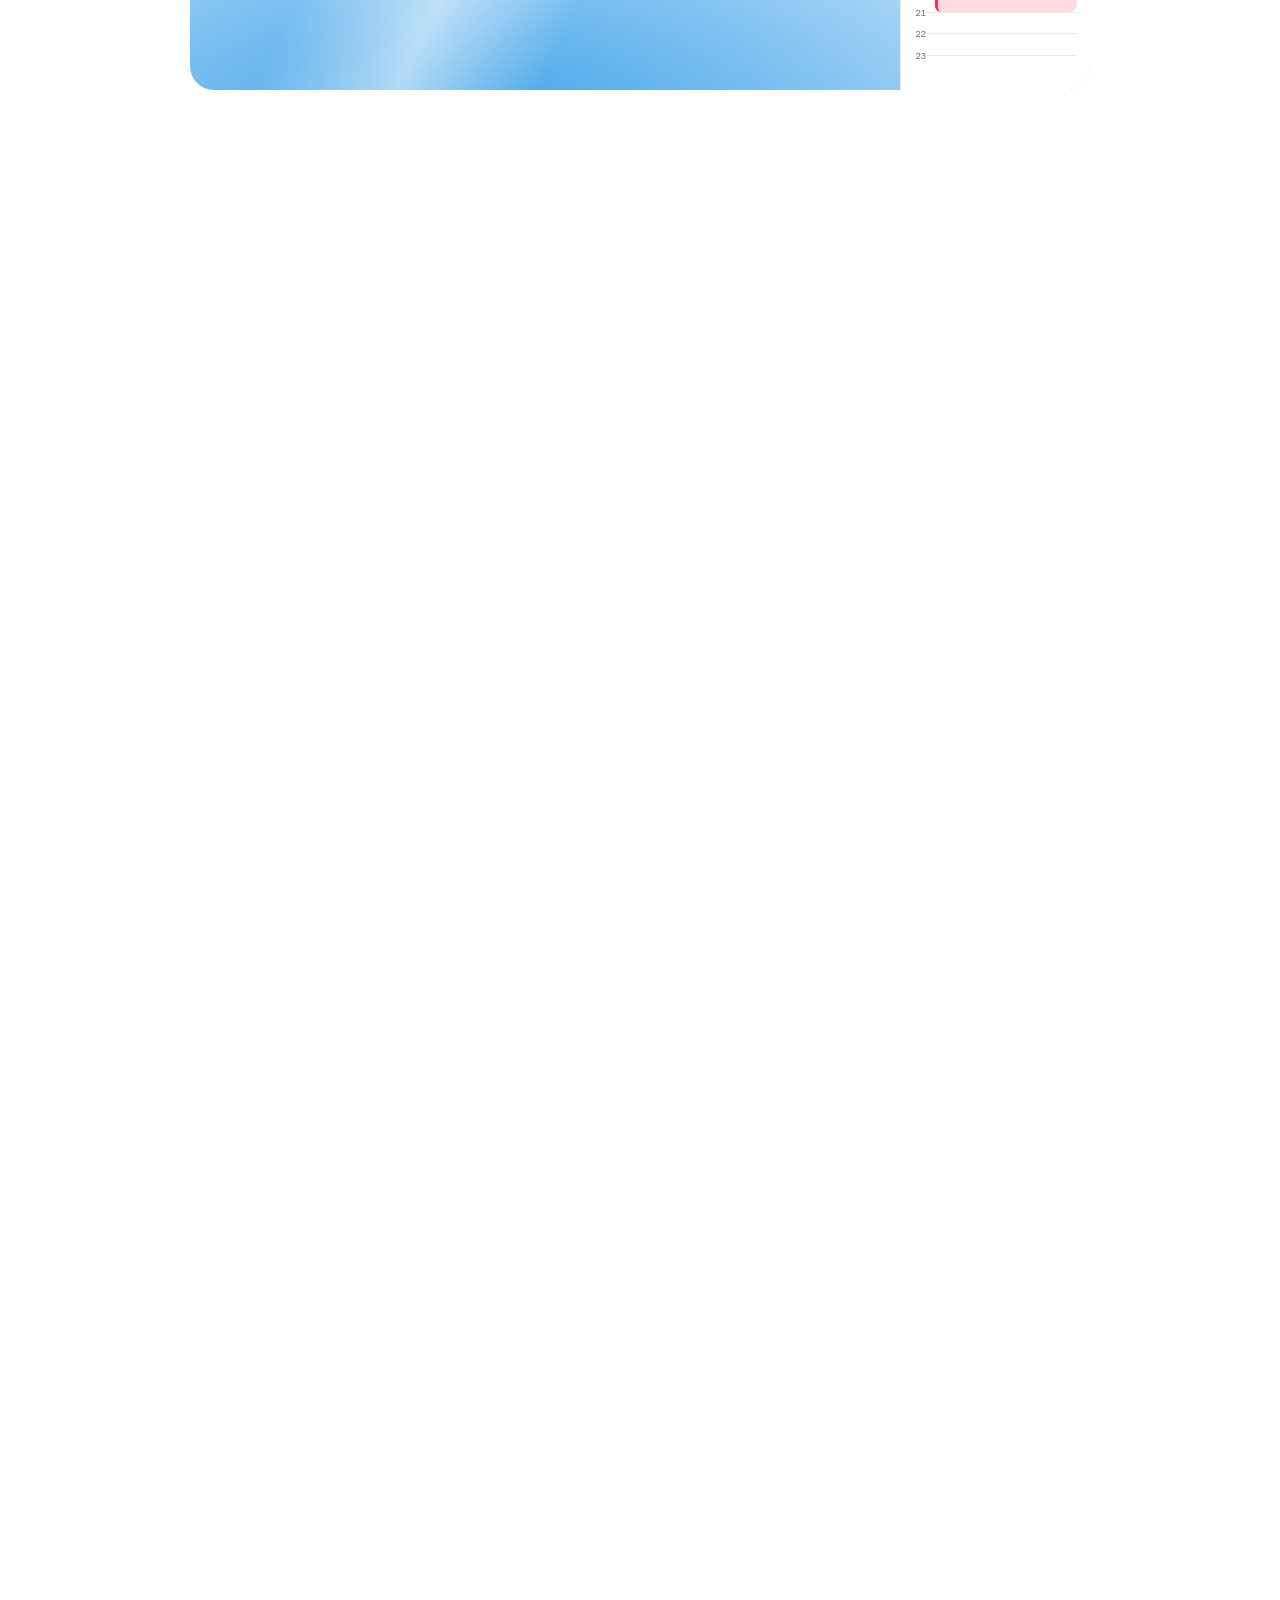
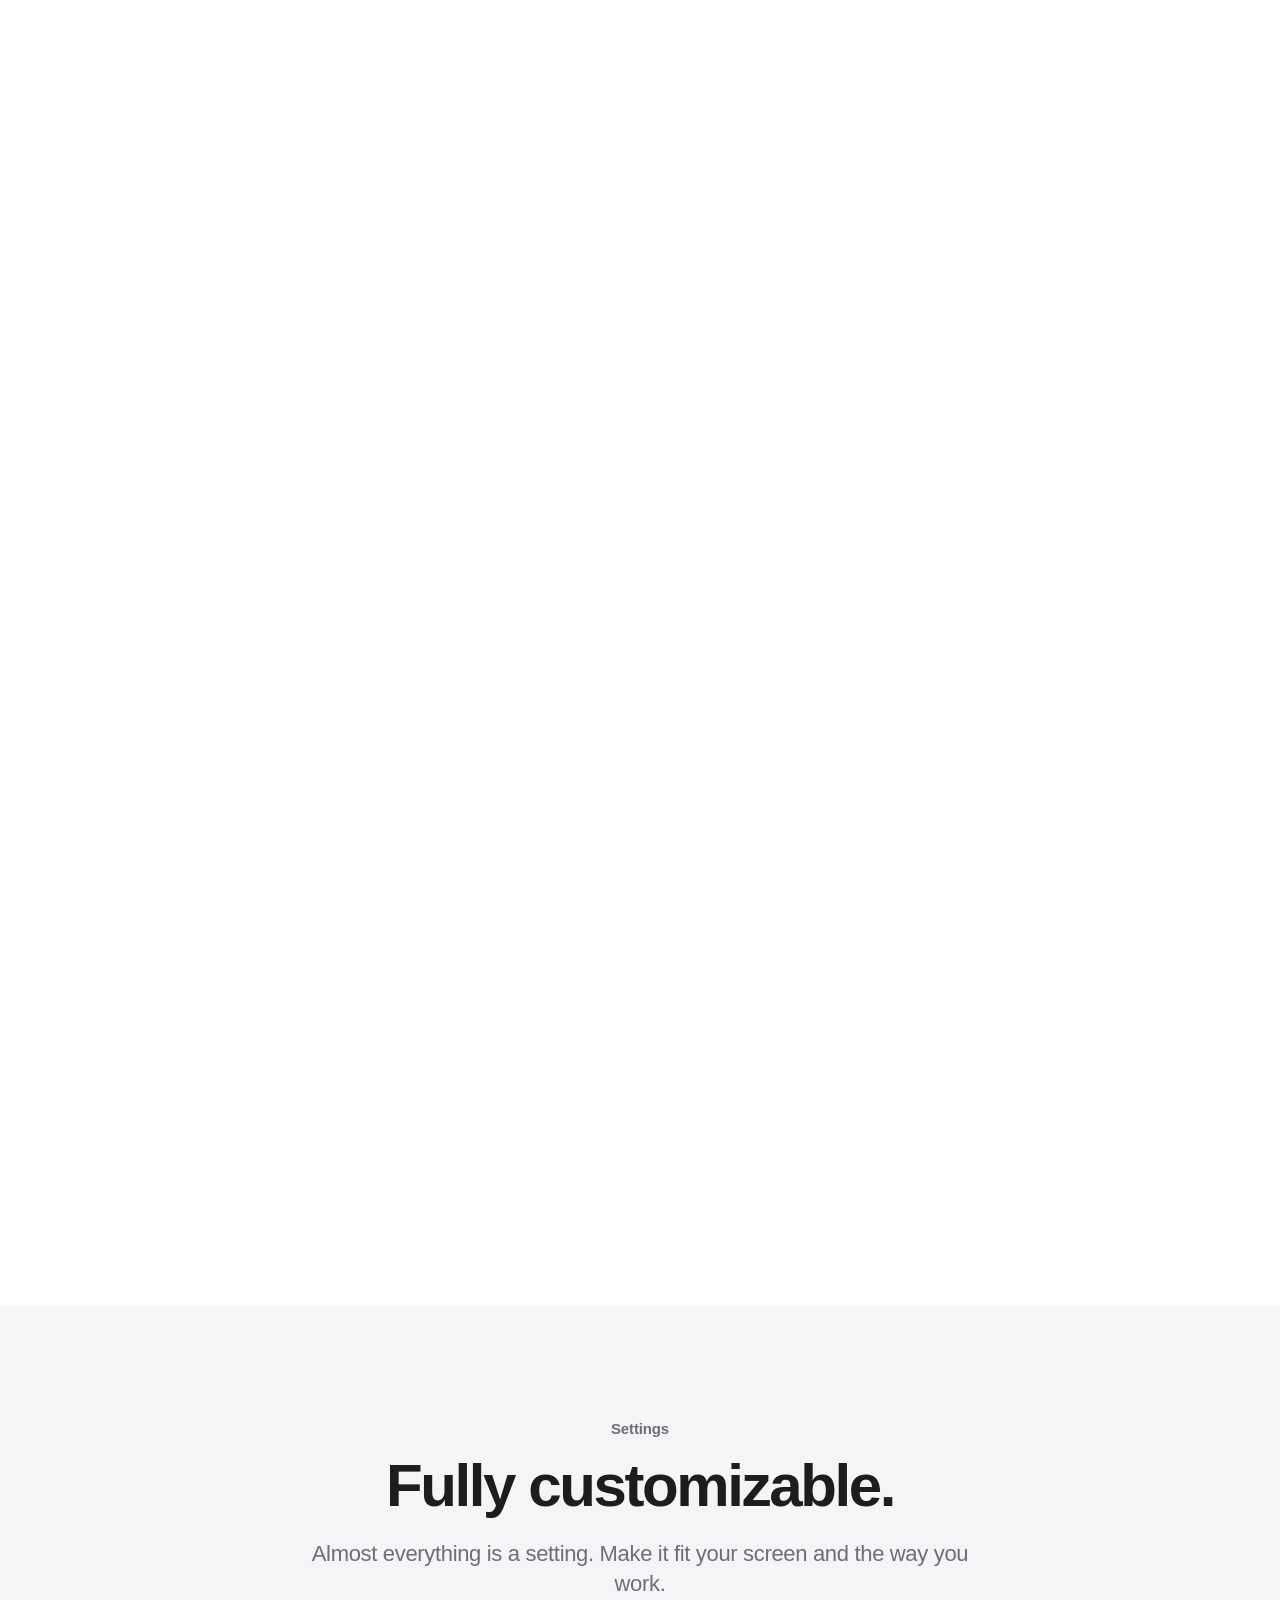
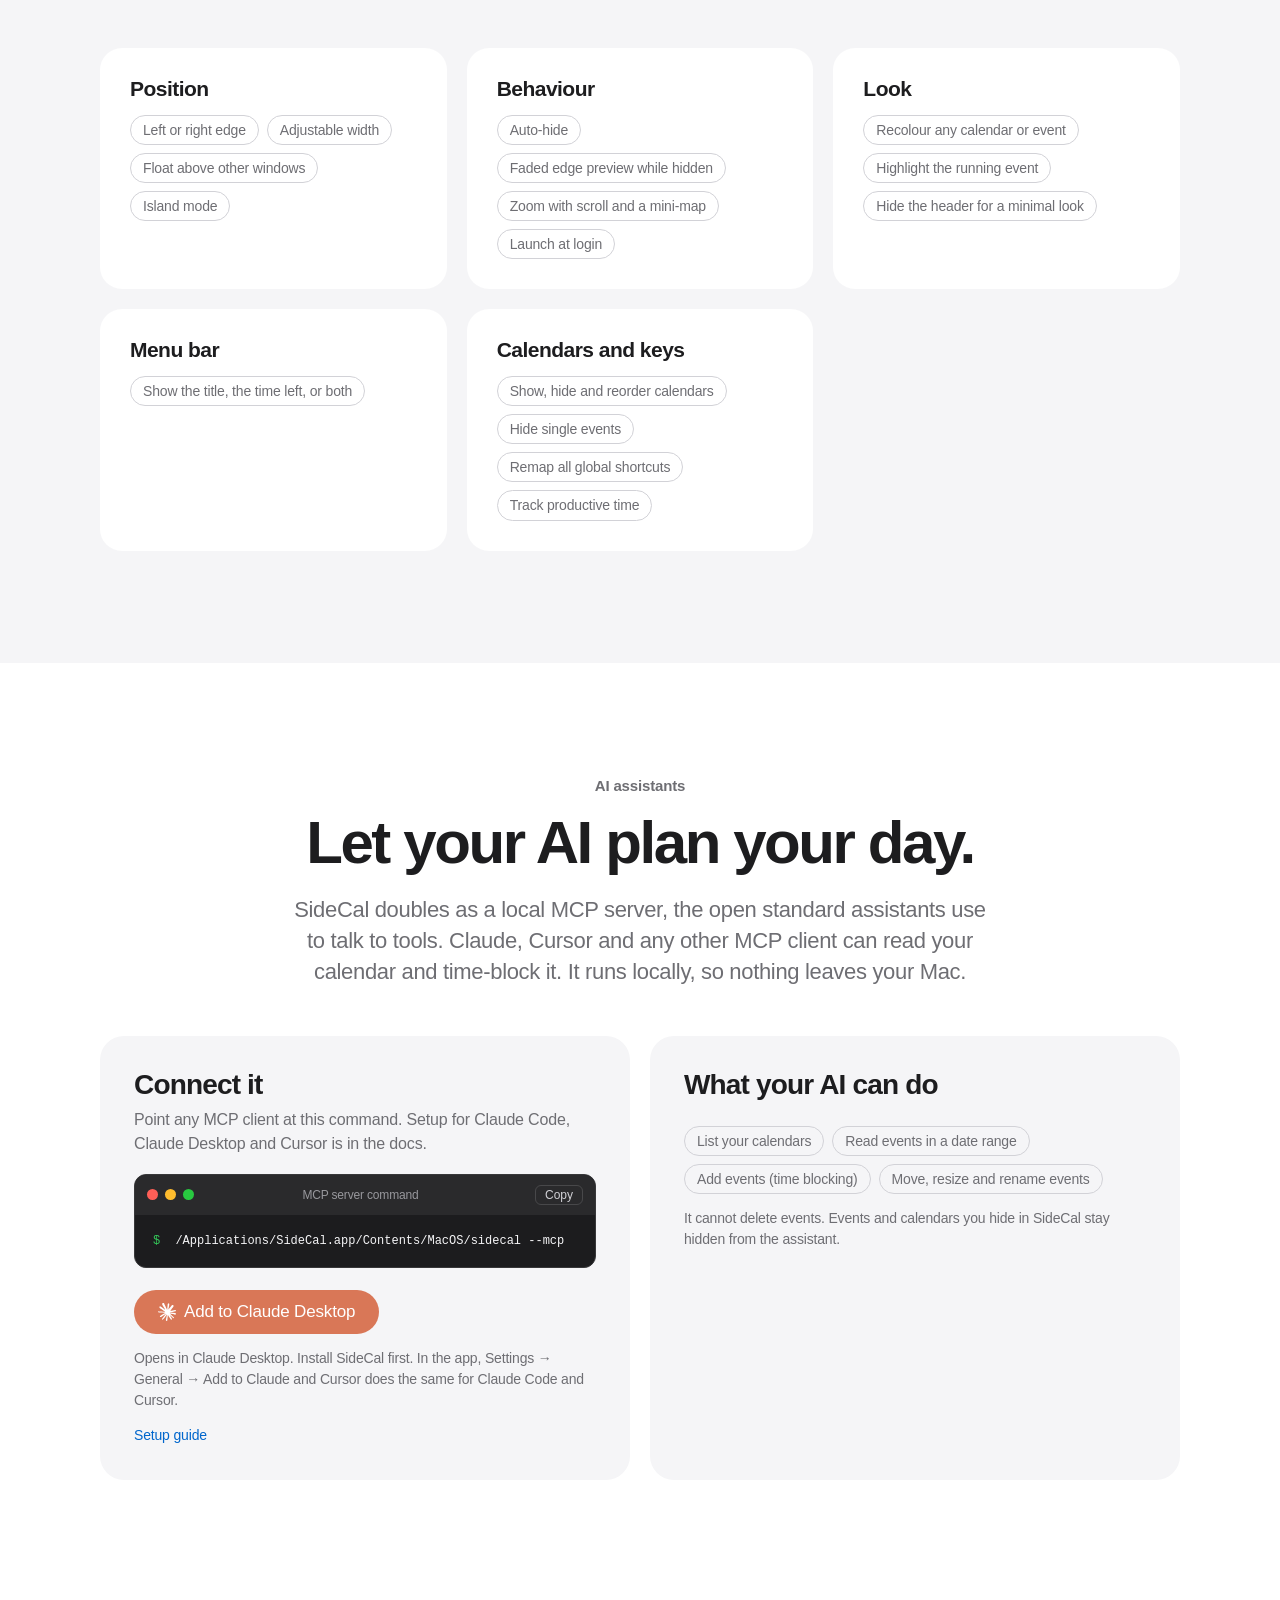
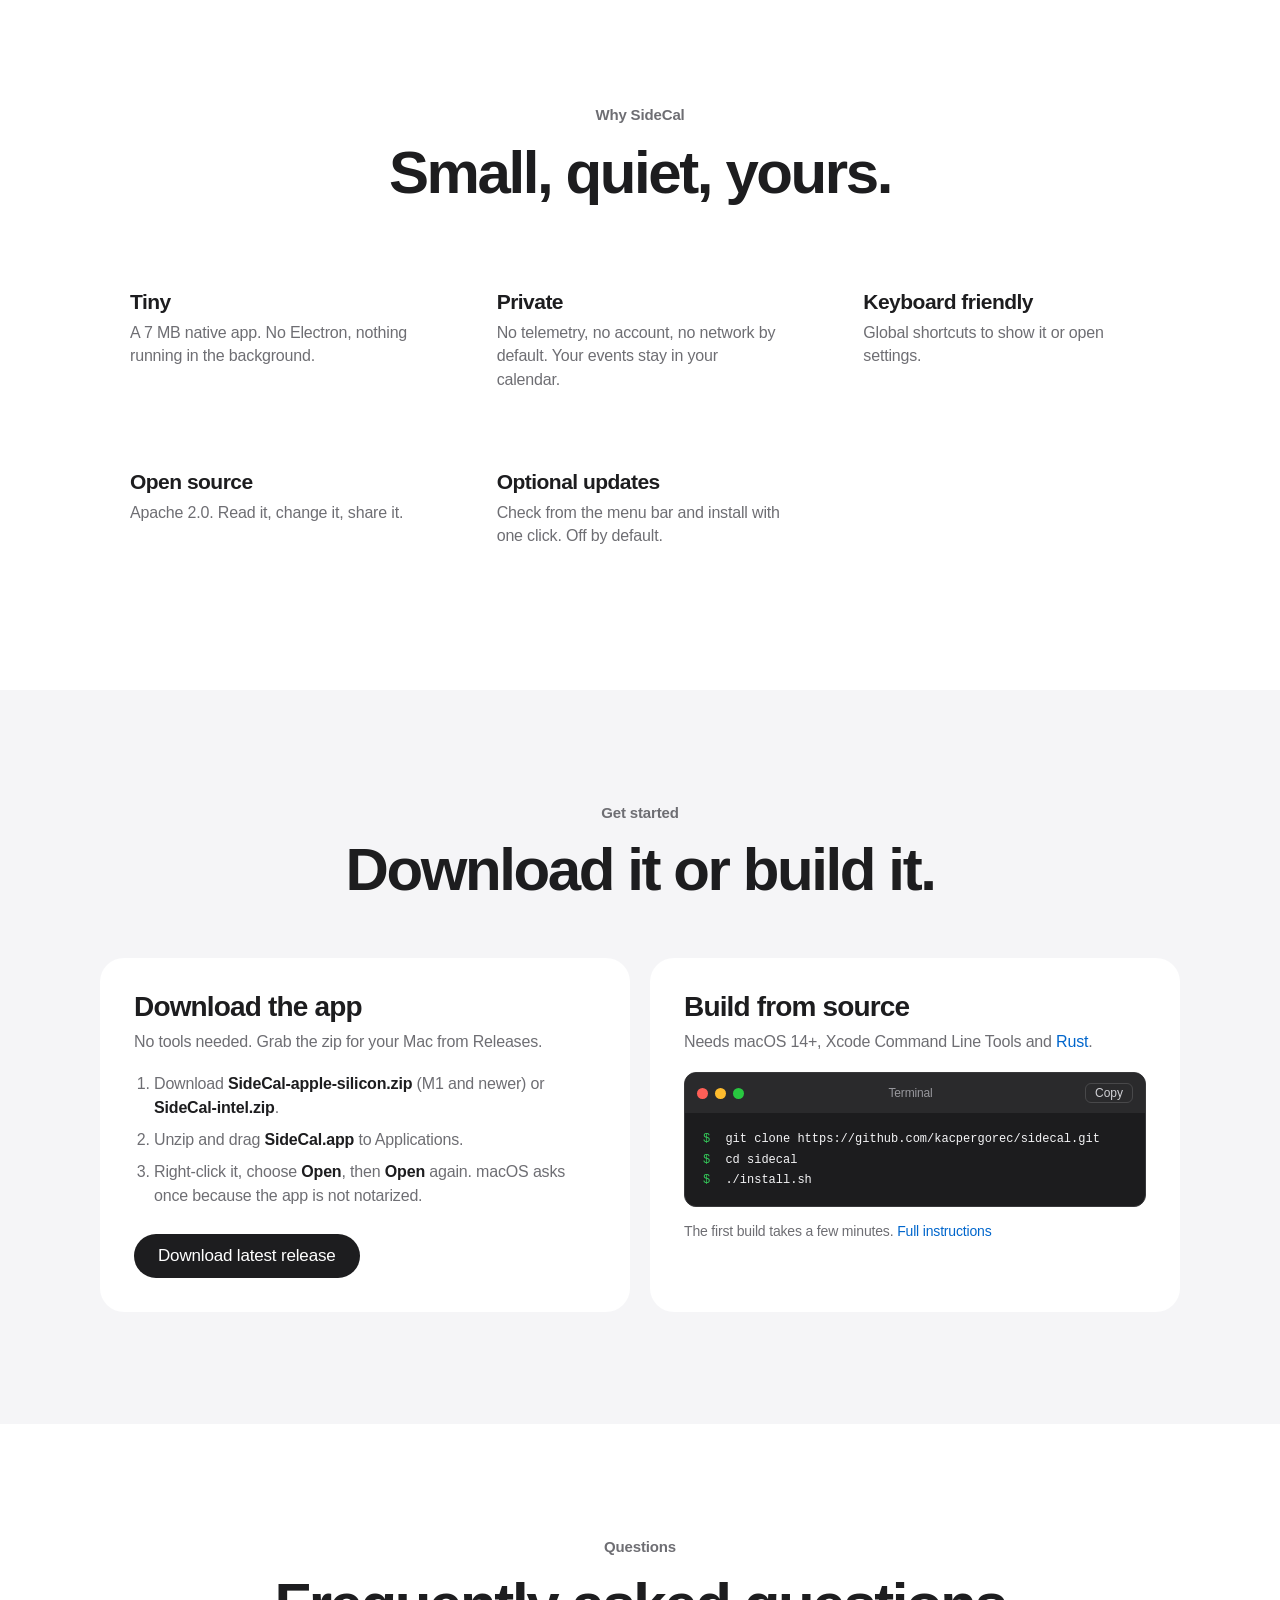
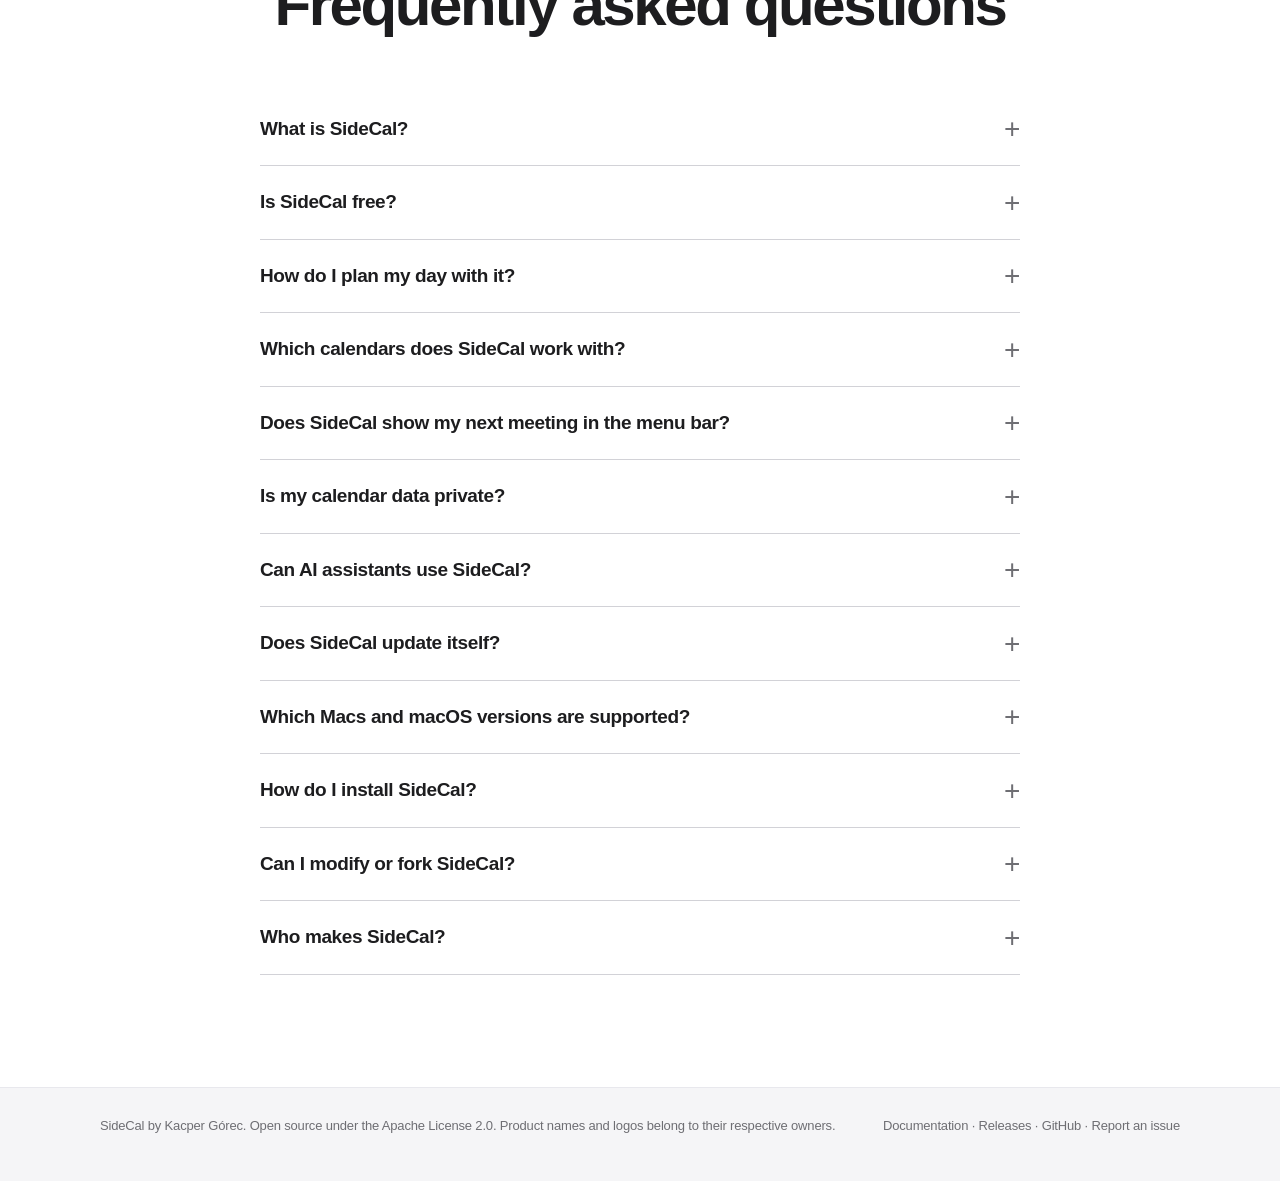
==== commit 3bf58bab: "Site: taller Gym and Review PRs in the sample day so nothing is clipped" ====
--- a/docs/index.html
+++ b/docs/index.html
@@ -213,7 +213,7 @@
               <b>Tuesday</b><span>27 October</span>
               <div class="tools r"><i><svg viewBox="0 0 24 24"><path d="M12.22 2h-.44a2 2 0 0 0-2 2v.18a2 2 0 0 1-1 1.73l-.43.25a2 2 0 0 1-2 0l-.15-.08a2 2 0 0 0-2.73.73l-.22.38a2 2 0 0 0 .73 2.73l.15.1a2 2 0 0 1 1 1.72v.51a2 2 0 0 1-1 1.74l-.15.09a2 2 0 0 0-.73 2.73l.22.38a2 2 0 0 0 2.73.73l.15-.08a2 2 0 0 1 2 0l.43.25a2 2 0 0 1 1 1.73V20a2 2 0 0 0 2 2h.44a2 2 0 0 0 2-2v-.18a2 2 0 0 1 1-1.73l.43-.25a2 2 0 0 1 2 0l.15.08a2 2 0 0 0 2.73-.73l.22-.39a2 2 0 0 0-.73-2.73l-.15-.08a2 2 0 0 1-1-1.74v-.5a2 2 0 0 1 1-1.74l.15-.09a2 2 0 0 0 .73-2.73l-.22-.38a2 2 0 0 0-2.73-.73l-.15.08a2 2 0 0 1-2 0l-.43-.25a2 2 0 0 1-1-1.73V4a2 2 0 0 0-2-2z"/><circle cx="12" cy="12" r="3"/></svg></i></div>
             </header>
-            <div class="sc-day"><div class="mm" aria-hidden="true"></div><div class="grid24"><div class="hour" style="top:0.000%"><span>0</span></div><div class="hour" style="top:4.167%"><span>1</span></div><div class="hour" style="top:8.333%"><span>2</span></div><div class="hour" style="top:12.500%"><span>3</span></div><div class="hour" style="top:16.667%"><span>4</span></div><div class="hour" style="top:20.833%"><span>5</span></div><div class="hour" style="top:25.000%"><span>6</span></div><div class="hour" style="top:29.167%"><span>7</span></div><div class="hour" style="top:33.333%"><span>8</span></div><div class="hour" style="top:37.500%"><span>9</span></div><div class="hour" style="top:41.667%"><span>10</span></div><div class="hour" style="top:45.833%"><span>11</span></div><div class="hour" style="top:50.000%"><span>12</span></div><div class="hour" style="top:54.167%"><span>13</span></div><div class="hour" style="top:58.333%"><span>14</span></div><div class="hour" style="top:62.500%"><span>15</span></div><div class="hour" style="top:66.667%"><span>16</span></div><div class="hour" style="top:70.833%"><span>17</span></div><div class="hour" style="top:75.000%"><span>18</span></div><div class="hour" style="top:79.167%"><span>19</span></div><div class="hour" style="top:83.333%"><span>20</span></div><div class="hour" style="top:87.500%"><span>21</span></div><div class="hour" style="top:91.667%"><span>22</span></div><div class="hour" style="top:95.833%"><span>23</span></div><div class="ev" data-s="405" data-e="450" data-t="Morning run" style="top:28.125%;height:3.125%;--ev-c:#34c759;"><span class="tt">Morning run</span><span class="tm">6:45–7:30</span></div><div class="ev" data-s="540" data-e="555" data-t="Standup" style="top:37.500%;height:1.042%;--ev-c:#ff9500;"><span class="tt">Standup</span><span class="tm">9:00–9:15</span></div><div class="ev" data-s="600" data-e="690" data-t="Design review" style="top:41.667%;height:6.250%;--ev-c:#007aff;"><span class="tt">Design review</span><span class="tm">10:00–11:30</span></div><div class="ev" data-s="750" data-e="810" data-t="Lunch with Anna" style="top:52.083%;height:4.167%;--ev-c:#12b886;"><span class="tt">Lunch with Anna</span><span class="tm">12:30–13:30</span></div><div class="ev" data-s="840" data-e="990" data-t="Deep work" style="top:58.333%;height:10.417%;--ev-c:#af52de;"><span class="tt">Deep work</span><span class="tm">14:00–16:30</span></div><div class="ev" data-s="1005" data-e="1035" data-t="Review PRs" style="top:69.792%;height:2.083%;--ev-c:#ffcc00"><span class="tt">Review PRs</span><span class="tm">16:45–17:15</span></div><div class="ev" data-s="1050" data-e="1110" data-t="Gym" style="top:72.917%;height:4.167%;--ev-c:#ff7a5c;"><span class="tt">Gym</span><span class="tm">17:30–18:30</span></div><div class="ev" data-s="1170" data-e="1260" data-t="Dinner" style="top:81.250%;height:6.250%;--ev-c:#ff2d55;"><span class="tt">Dinner</span><span class="tm">19:30–21:00</span></div><div class="now"></div></div></div>
+            <div class="sc-day"><div class="mm" aria-hidden="true"></div><div class="grid24"><div class="hour" style="top:0.000%"><span>0</span></div><div class="hour" style="top:4.167%"><span>1</span></div><div class="hour" style="top:8.333%"><span>2</span></div><div class="hour" style="top:12.500%"><span>3</span></div><div class="hour" style="top:16.667%"><span>4</span></div><div class="hour" style="top:20.833%"><span>5</span></div><div class="hour" style="top:25.000%"><span>6</span></div><div class="hour" style="top:29.167%"><span>7</span></div><div class="hour" style="top:33.333%"><span>8</span></div><div class="hour" style="top:37.500%"><span>9</span></div><div class="hour" style="top:41.667%"><span>10</span></div><div class="hour" style="top:45.833%"><span>11</span></div><div class="hour" style="top:50.000%"><span>12</span></div><div class="hour" style="top:54.167%"><span>13</span></div><div class="hour" style="top:58.333%"><span>14</span></div><div class="hour" style="top:62.500%"><span>15</span></div><div class="hour" style="top:66.667%"><span>16</span></div><div class="hour" style="top:70.833%"><span>17</span></div><div class="hour" style="top:75.000%"><span>18</span></div><div class="hour" style="top:79.167%"><span>19</span></div><div class="hour" style="top:83.333%"><span>20</span></div><div class="hour" style="top:87.500%"><span>21</span></div><div class="hour" style="top:91.667%"><span>22</span></div><div class="hour" style="top:95.833%"><span>23</span></div><div class="ev" data-s="405" data-e="450" data-t="Morning run" style="top:28.125%;height:3.125%;--ev-c:#34c759;"><span class="tt">Morning run</span><span class="tm">6:45–7:30</span></div><div class="ev" data-s="540" data-e="555" data-t="Standup" style="top:37.500%;height:1.042%;--ev-c:#ff9500;"><span class="tt">Standup</span><span class="tm">9:00–9:15</span></div><div class="ev" data-s="600" data-e="690" data-t="Design review" style="top:41.667%;height:6.250%;--ev-c:#007aff;"><span class="tt">Design review</span><span class="tm">10:00–11:30</span></div><div class="ev" data-s="750" data-e="810" data-t="Lunch with Anna" style="top:52.083%;height:4.167%;--ev-c:#12b886;"><span class="tt">Lunch with Anna</span><span class="tm">12:30–13:30</span></div><div class="ev" data-s="840" data-e="990" data-t="Deep work" style="top:58.333%;height:10.417%;--ev-c:#af52de;"><span class="tt">Deep work</span><span class="tm">14:00–16:30</span></div><div class="ev" data-s="1005" data-e="1050" data-t="Review PRs" style="top:69.792%;height:3.125%;--ev-c:#ffcc00"><span class="tt">Review PRs</span><span class="tm">16:45–17:30</span></div><div class="ev" data-s="1050" data-e="1140" data-t="Gym" style="top:72.917%;height:6.250%;--ev-c:#ff7a5c"><span class="tt">Gym</span><span class="tm">17:30–19:00</span></div><div class="ev" data-s="1170" data-e="1260" data-t="Dinner" style="top:81.250%;height:6.250%;--ev-c:#ff2d55;"><span class="tt">Dinner</span><span class="tm">19:30–21:00</span></div><div class="now"></div></div></div>
           </div>
         </div>
       </div>
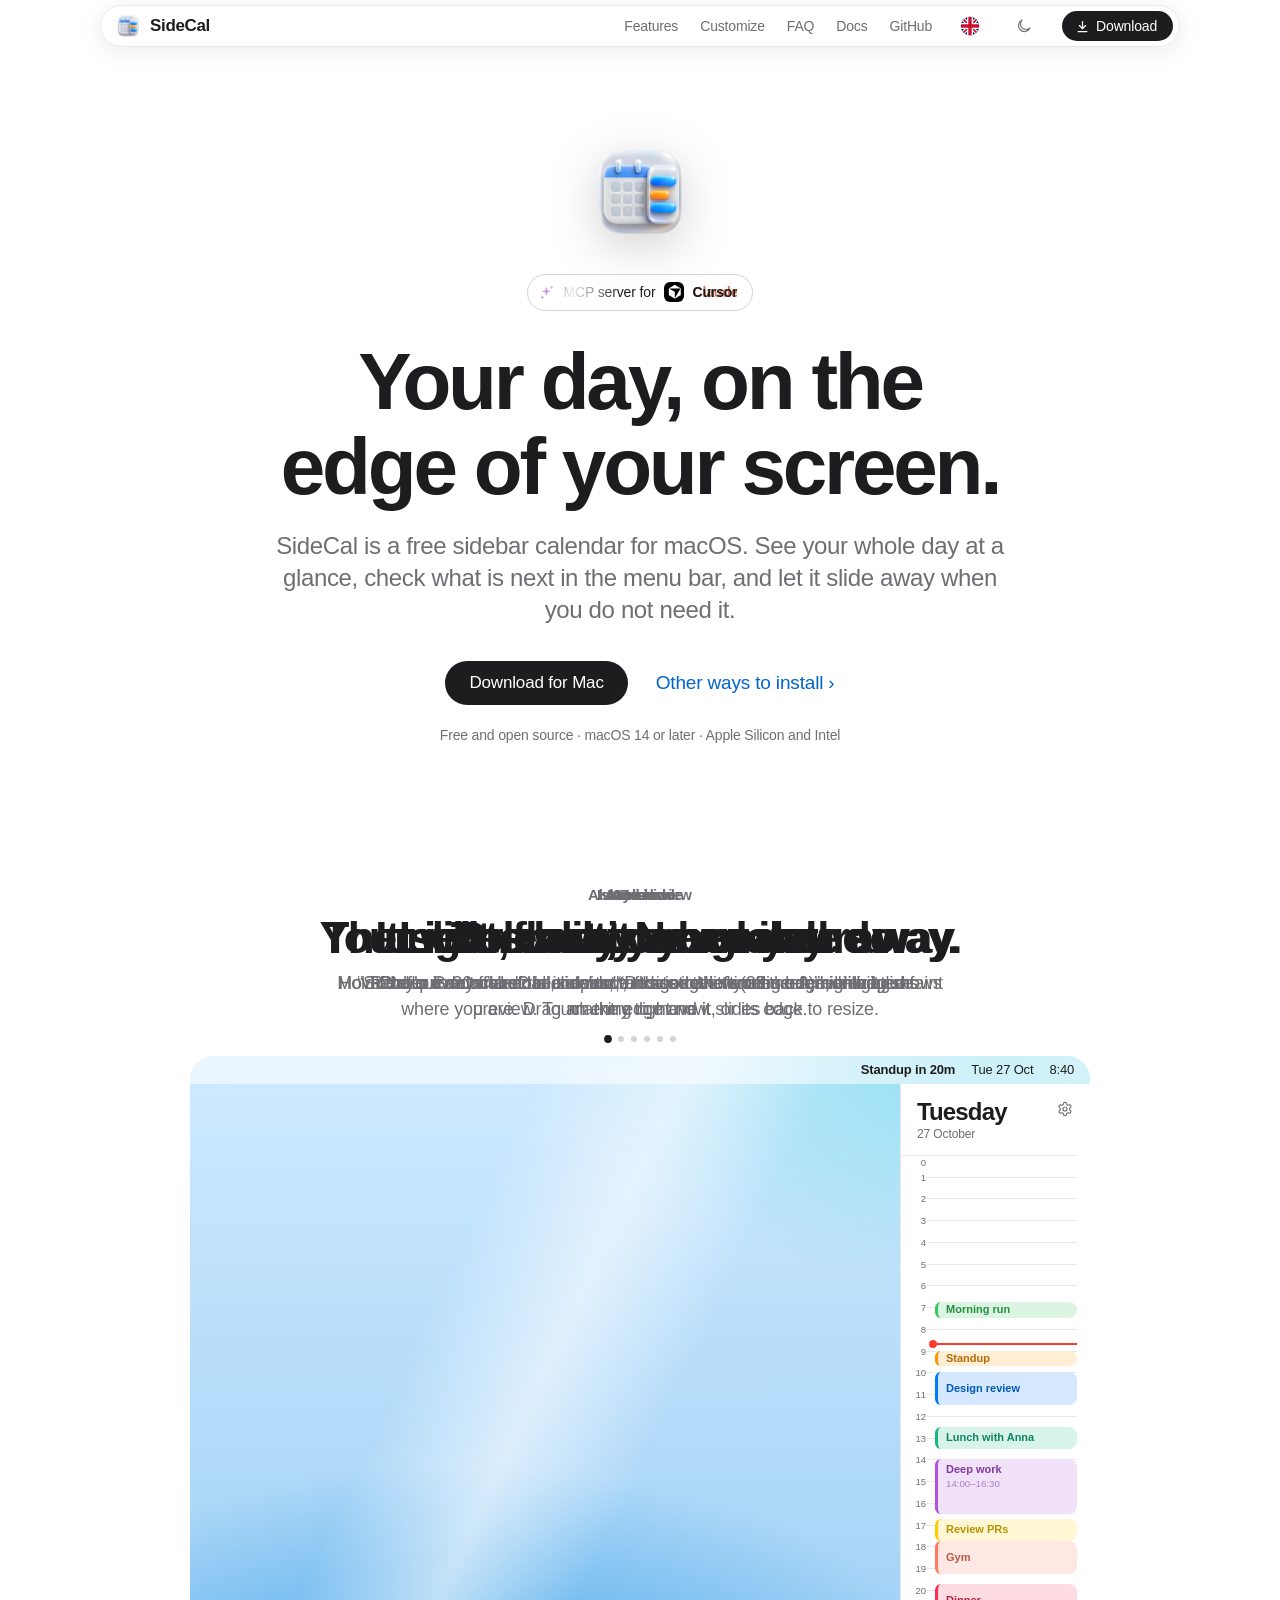
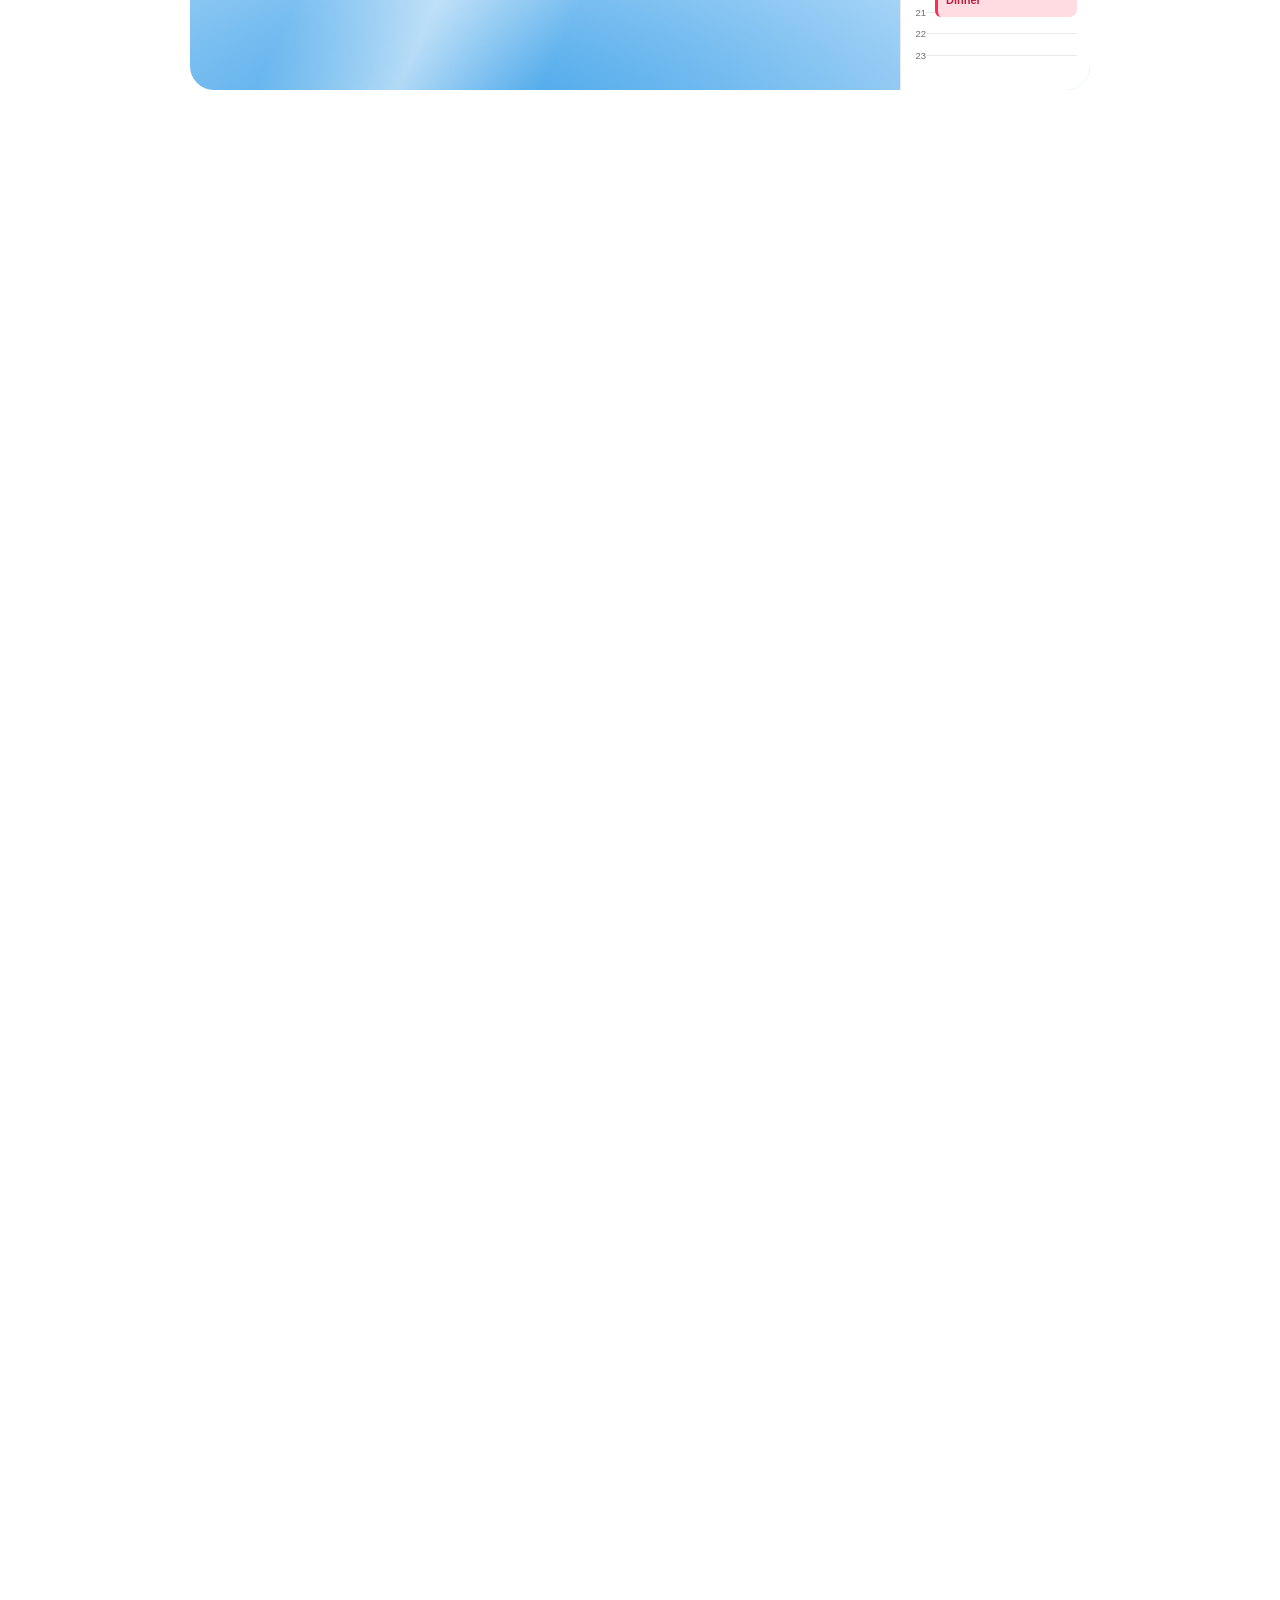
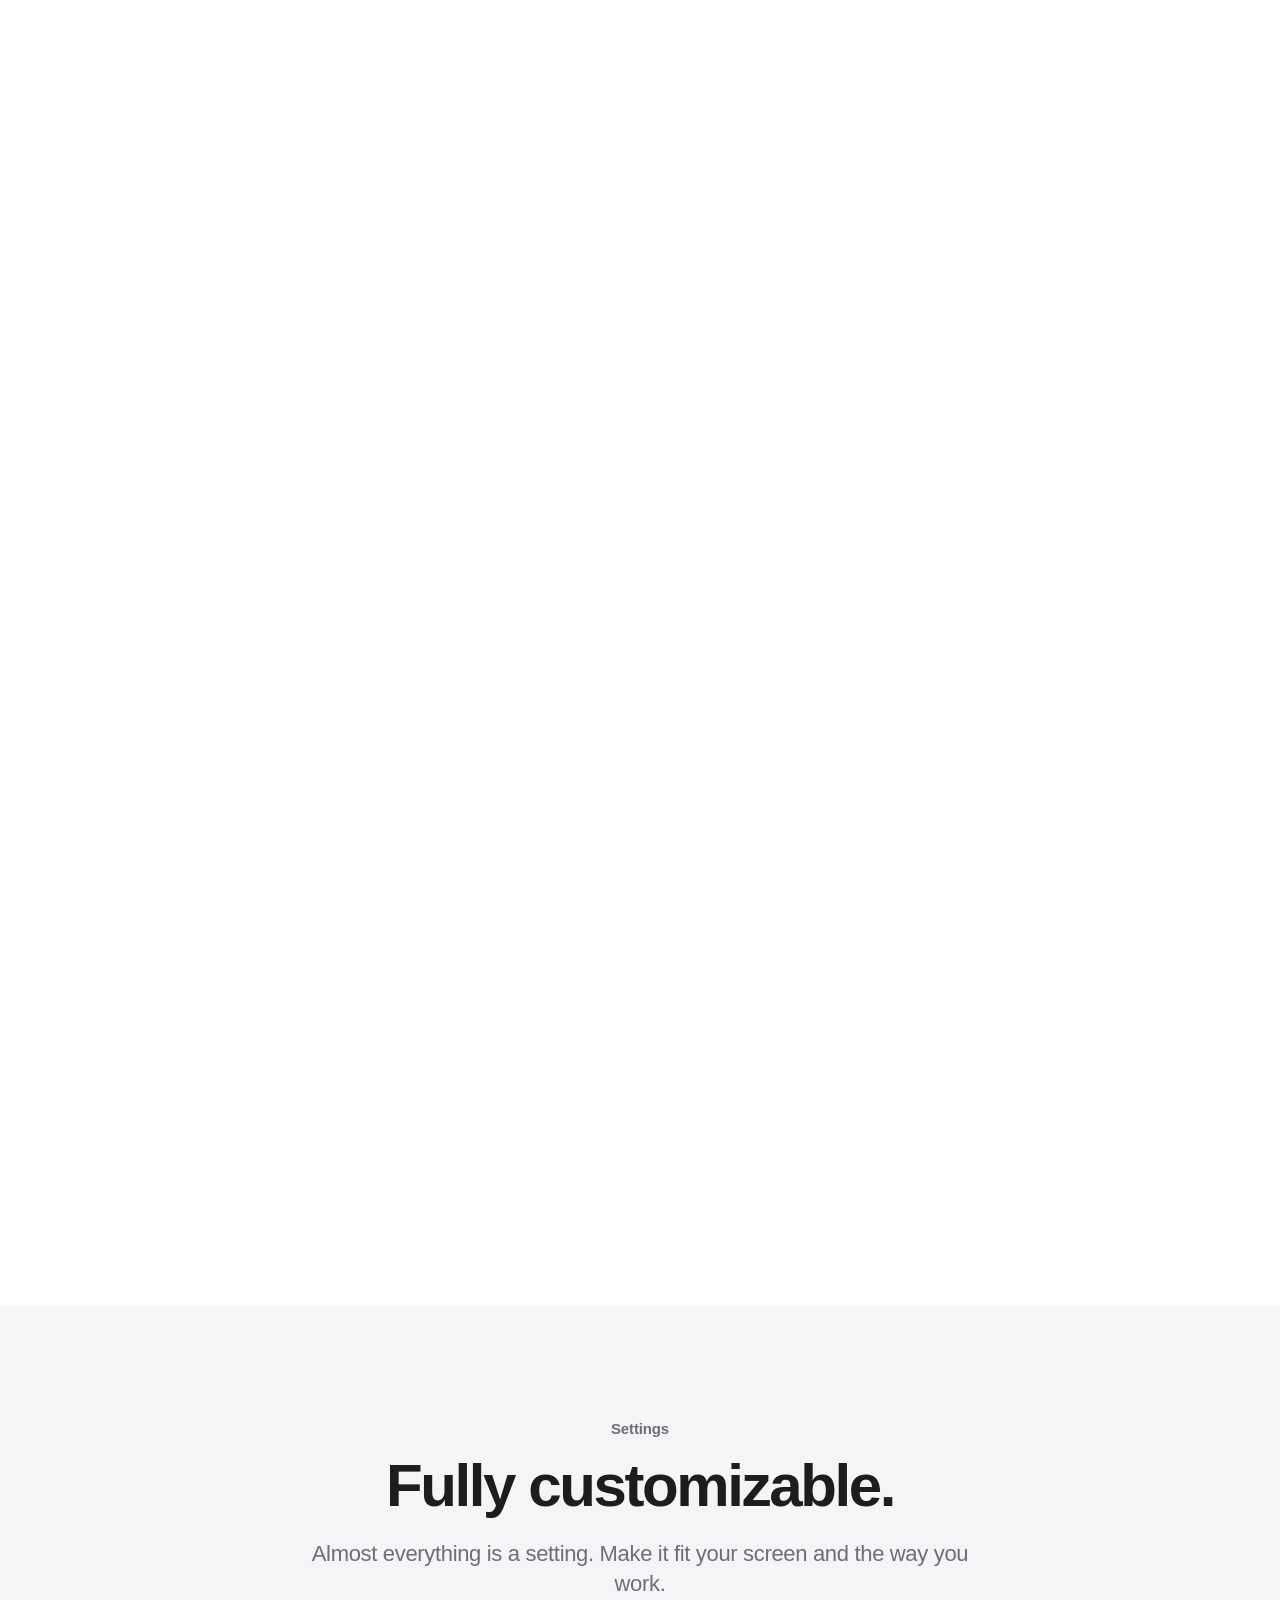
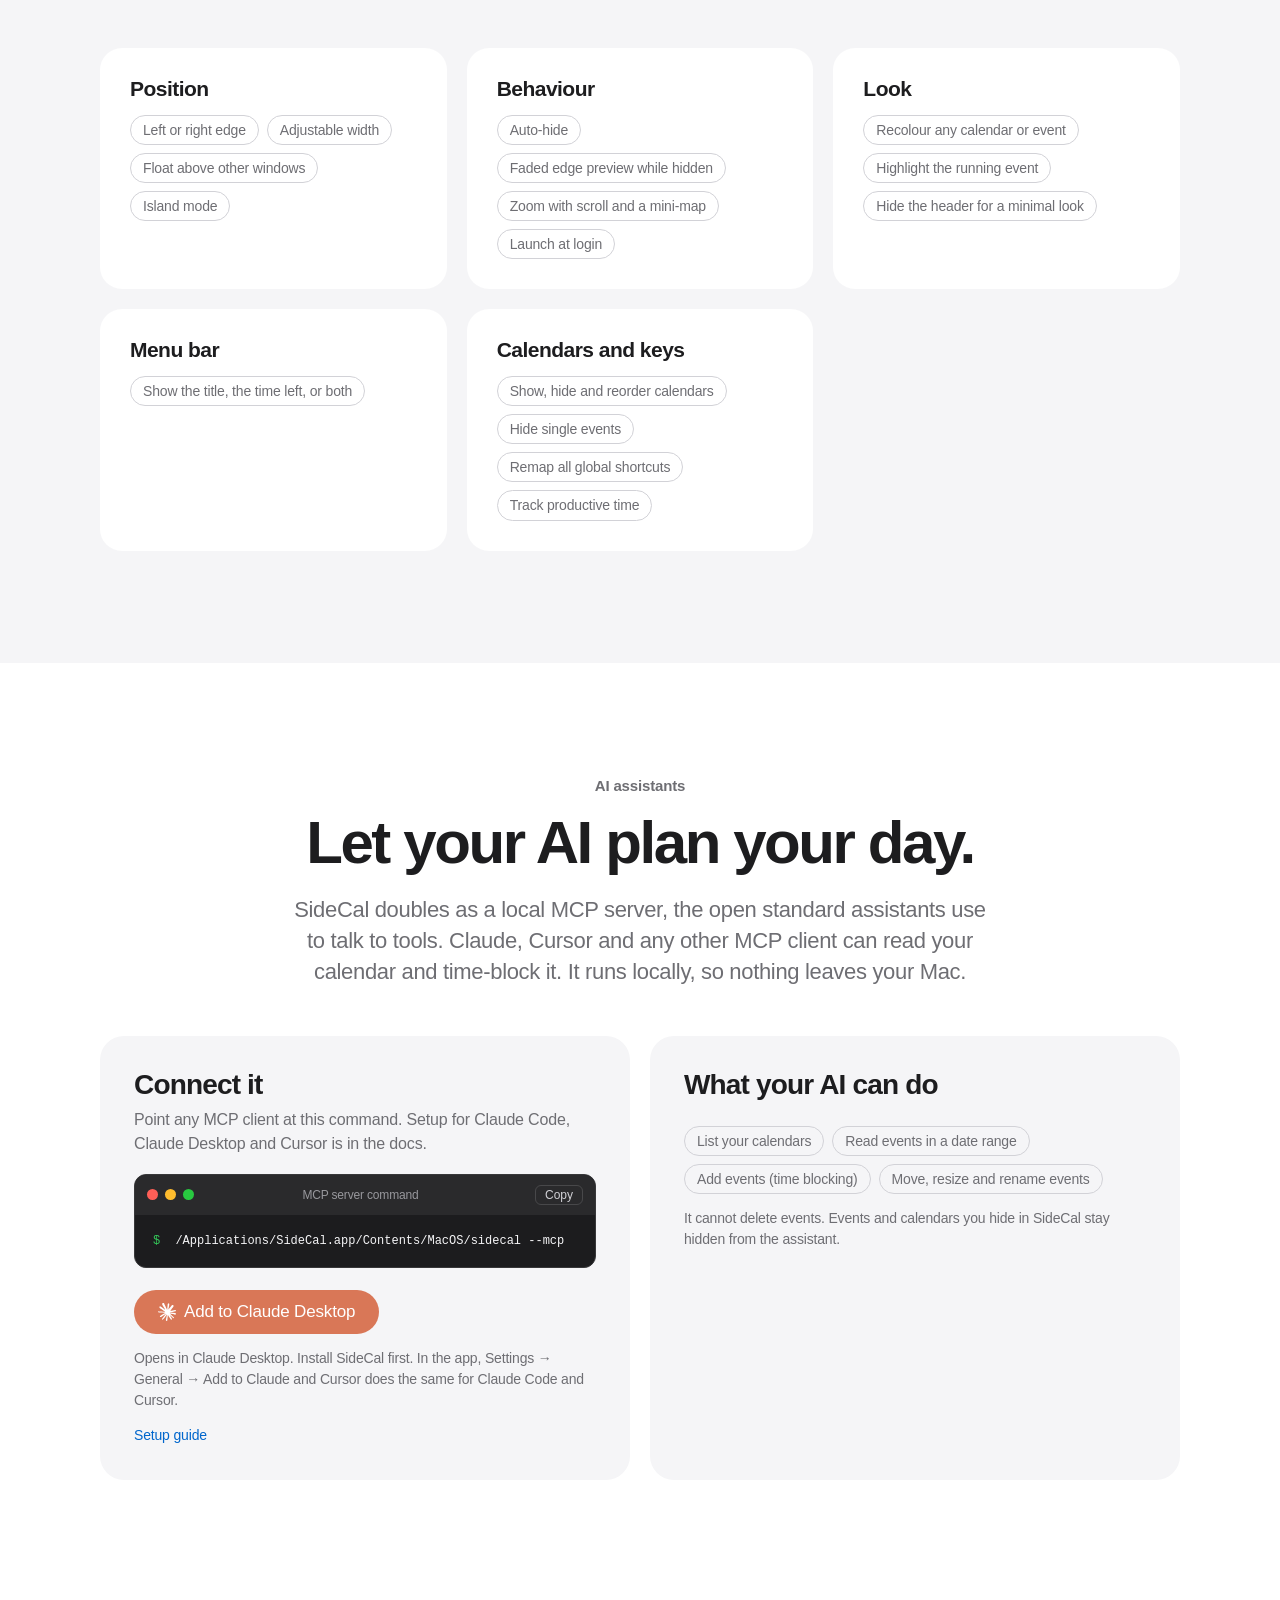
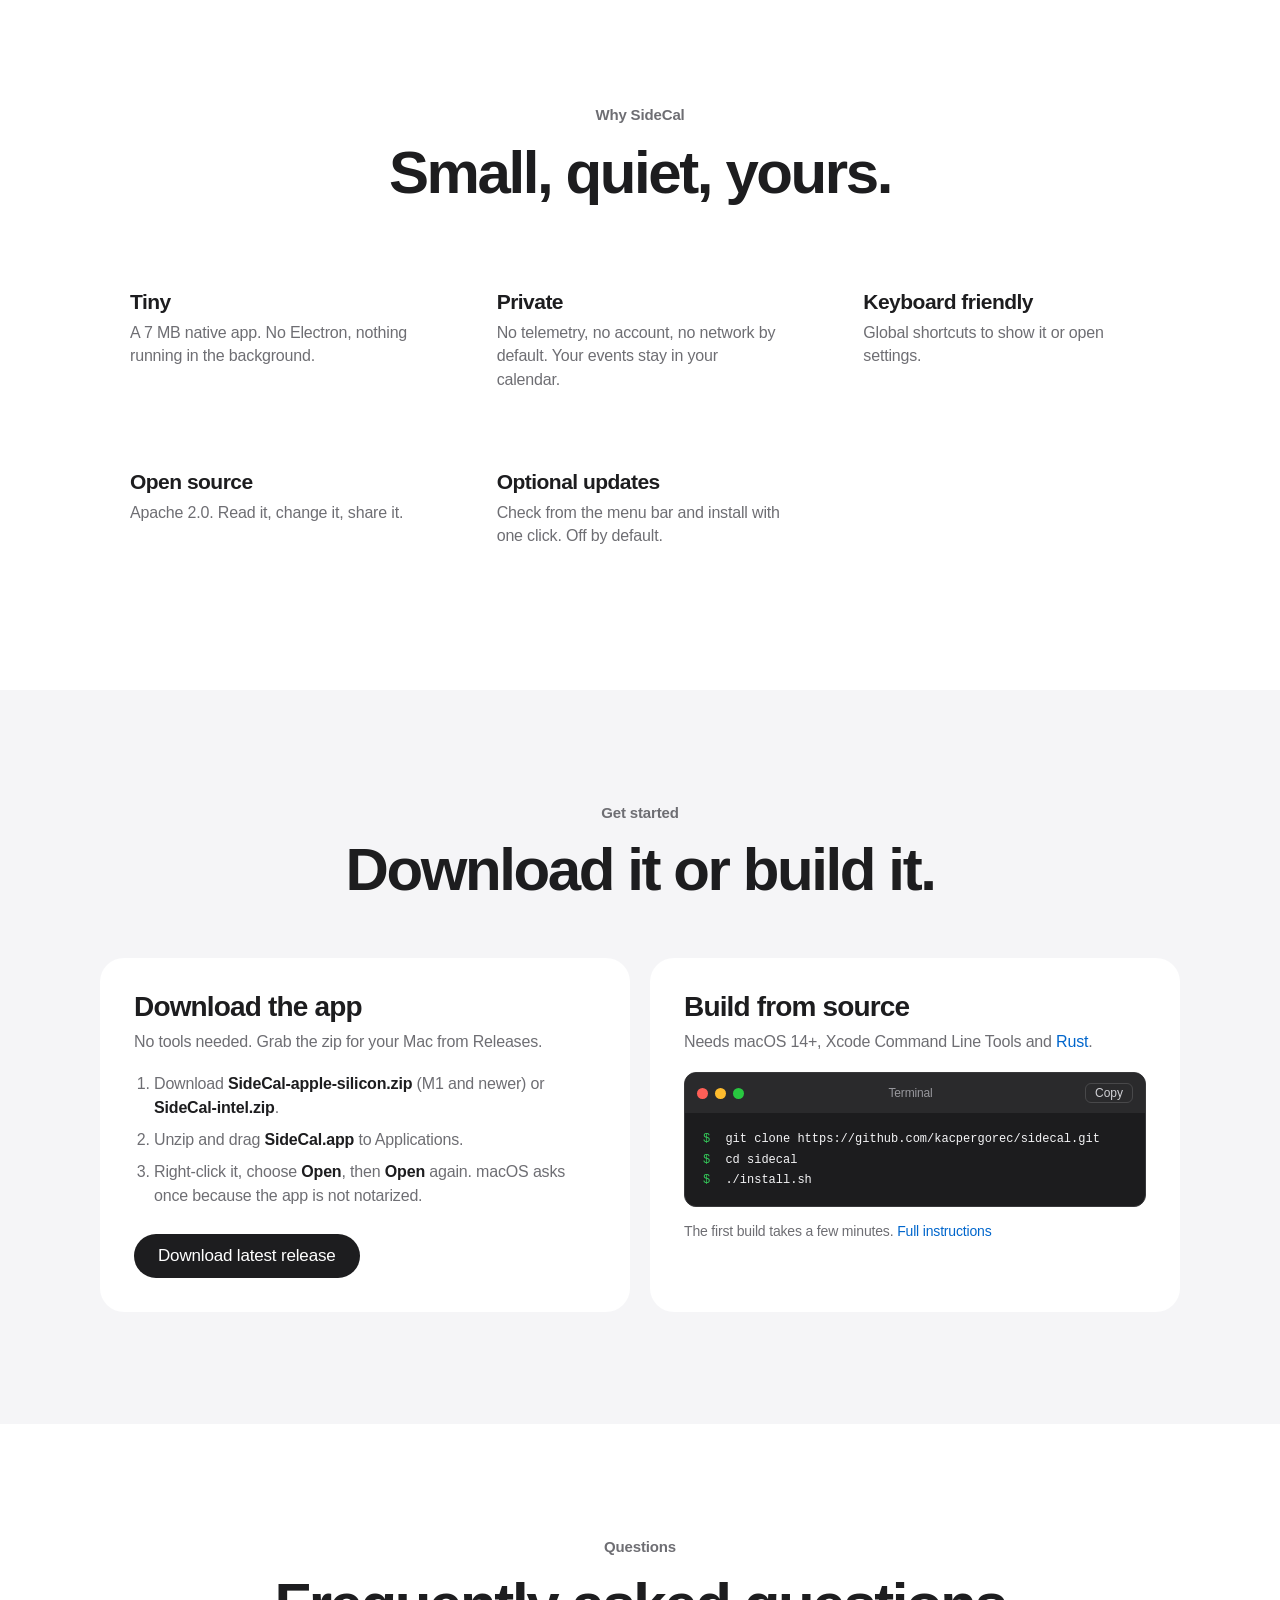
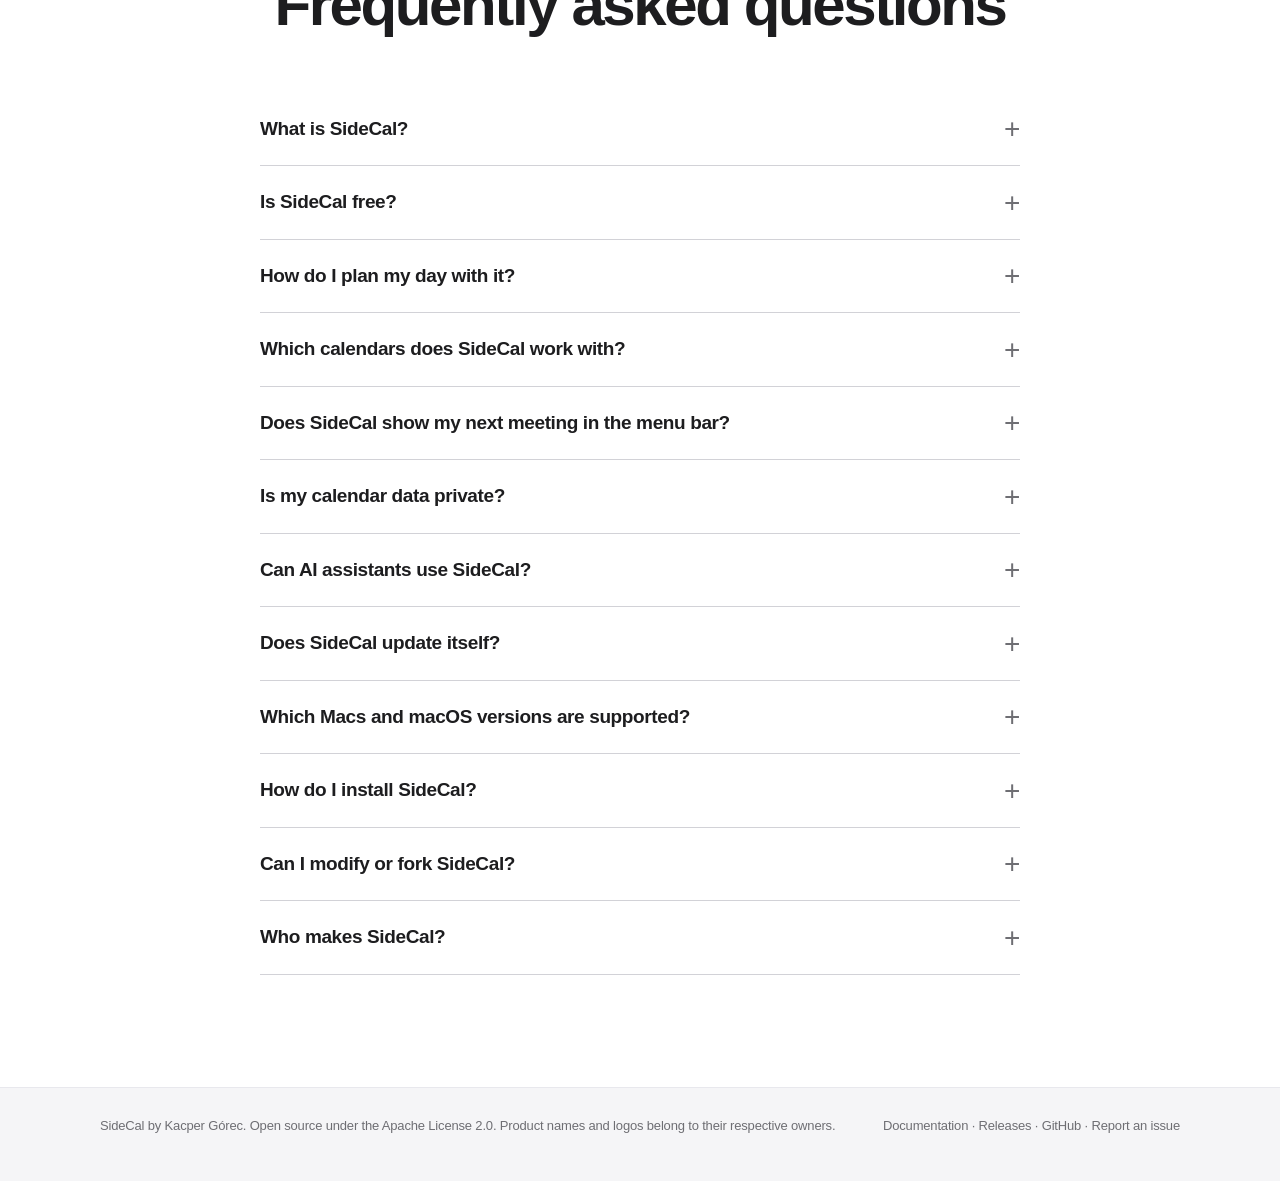
==== commit 8a46fac7: "Site: Review PRs one hour, Gym and Dinner shifted down" ====
--- a/docs/index.html
+++ b/docs/index.html
@@ -213,7 +213,7 @@
               <b>Tuesday</b><span>27 October</span>
               <div class="tools r"><i><svg viewBox="0 0 24 24"><path d="M12.22 2h-.44a2 2 0 0 0-2 2v.18a2 2 0 0 1-1 1.73l-.43.25a2 2 0 0 1-2 0l-.15-.08a2 2 0 0 0-2.73.73l-.22.38a2 2 0 0 0 .73 2.73l.15.1a2 2 0 0 1 1 1.72v.51a2 2 0 0 1-1 1.74l-.15.09a2 2 0 0 0-.73 2.73l.22.38a2 2 0 0 0 2.73.73l.15-.08a2 2 0 0 1 2 0l.43.25a2 2 0 0 1 1 1.73V20a2 2 0 0 0 2 2h.44a2 2 0 0 0 2-2v-.18a2 2 0 0 1 1-1.73l.43-.25a2 2 0 0 1 2 0l.15.08a2 2 0 0 0 2.73-.73l.22-.39a2 2 0 0 0-.73-2.73l-.15-.08a2 2 0 0 1-1-1.74v-.5a2 2 0 0 1 1-1.74l.15-.09a2 2 0 0 0 .73-2.73l-.22-.38a2 2 0 0 0-2.73-.73l-.15.08a2 2 0 0 1-2 0l-.43-.25a2 2 0 0 1-1-1.73V4a2 2 0 0 0-2-2z"/><circle cx="12" cy="12" r="3"/></svg></i></div>
             </header>
-            <div class="sc-day"><div class="mm" aria-hidden="true"></div><div class="grid24"><div class="hour" style="top:0.000%"><span>0</span></div><div class="hour" style="top:4.167%"><span>1</span></div><div class="hour" style="top:8.333%"><span>2</span></div><div class="hour" style="top:12.500%"><span>3</span></div><div class="hour" style="top:16.667%"><span>4</span></div><div class="hour" style="top:20.833%"><span>5</span></div><div class="hour" style="top:25.000%"><span>6</span></div><div class="hour" style="top:29.167%"><span>7</span></div><div class="hour" style="top:33.333%"><span>8</span></div><div class="hour" style="top:37.500%"><span>9</span></div><div class="hour" style="top:41.667%"><span>10</span></div><div class="hour" style="top:45.833%"><span>11</span></div><div class="hour" style="top:50.000%"><span>12</span></div><div class="hour" style="top:54.167%"><span>13</span></div><div class="hour" style="top:58.333%"><span>14</span></div><div class="hour" style="top:62.500%"><span>15</span></div><div class="hour" style="top:66.667%"><span>16</span></div><div class="hour" style="top:70.833%"><span>17</span></div><div class="hour" style="top:75.000%"><span>18</span></div><div class="hour" style="top:79.167%"><span>19</span></div><div class="hour" style="top:83.333%"><span>20</span></div><div class="hour" style="top:87.500%"><span>21</span></div><div class="hour" style="top:91.667%"><span>22</span></div><div class="hour" style="top:95.833%"><span>23</span></div><div class="ev" data-s="405" data-e="450" data-t="Morning run" style="top:28.125%;height:3.125%;--ev-c:#34c759;"><span class="tt">Morning run</span><span class="tm">6:45–7:30</span></div><div class="ev" data-s="540" data-e="555" data-t="Standup" style="top:37.500%;height:1.042%;--ev-c:#ff9500;"><span class="tt">Standup</span><span class="tm">9:00–9:15</span></div><div class="ev" data-s="600" data-e="690" data-t="Design review" style="top:41.667%;height:6.250%;--ev-c:#007aff;"><span class="tt">Design review</span><span class="tm">10:00–11:30</span></div><div class="ev" data-s="750" data-e="810" data-t="Lunch with Anna" style="top:52.083%;height:4.167%;--ev-c:#12b886;"><span class="tt">Lunch with Anna</span><span class="tm">12:30–13:30</span></div><div class="ev" data-s="840" data-e="990" data-t="Deep work" style="top:58.333%;height:10.417%;--ev-c:#af52de;"><span class="tt">Deep work</span><span class="tm">14:00–16:30</span></div><div class="ev" data-s="1005" data-e="1050" data-t="Review PRs" style="top:69.792%;height:3.125%;--ev-c:#ffcc00"><span class="tt">Review PRs</span><span class="tm">16:45–17:30</span></div><div class="ev" data-s="1050" data-e="1140" data-t="Gym" style="top:72.917%;height:6.250%;--ev-c:#ff7a5c"><span class="tt">Gym</span><span class="tm">17:30–19:00</span></div><div class="ev" data-s="1170" data-e="1260" data-t="Dinner" style="top:81.250%;height:6.250%;--ev-c:#ff2d55;"><span class="tt">Dinner</span><span class="tm">19:30–21:00</span></div><div class="now"></div></div></div>
+            <div class="sc-day"><div class="mm" aria-hidden="true"></div><div class="grid24"><div class="hour" style="top:0.000%"><span>0</span></div><div class="hour" style="top:4.167%"><span>1</span></div><div class="hour" style="top:8.333%"><span>2</span></div><div class="hour" style="top:12.500%"><span>3</span></div><div class="hour" style="top:16.667%"><span>4</span></div><div class="hour" style="top:20.833%"><span>5</span></div><div class="hour" style="top:25.000%"><span>6</span></div><div class="hour" style="top:29.167%"><span>7</span></div><div class="hour" style="top:33.333%"><span>8</span></div><div class="hour" style="top:37.500%"><span>9</span></div><div class="hour" style="top:41.667%"><span>10</span></div><div class="hour" style="top:45.833%"><span>11</span></div><div class="hour" style="top:50.000%"><span>12</span></div><div class="hour" style="top:54.167%"><span>13</span></div><div class="hour" style="top:58.333%"><span>14</span></div><div class="hour" style="top:62.500%"><span>15</span></div><div class="hour" style="top:66.667%"><span>16</span></div><div class="hour" style="top:70.833%"><span>17</span></div><div class="hour" style="top:75.000%"><span>18</span></div><div class="hour" style="top:79.167%"><span>19</span></div><div class="hour" style="top:83.333%"><span>20</span></div><div class="hour" style="top:87.500%"><span>21</span></div><div class="hour" style="top:91.667%"><span>22</span></div><div class="hour" style="top:95.833%"><span>23</span></div><div class="ev" data-s="405" data-e="450" data-t="Morning run" style="top:28.125%;height:3.125%;--ev-c:#34c759;"><span class="tt">Morning run</span><span class="tm">6:45–7:30</span></div><div class="ev" data-s="540" data-e="555" data-t="Standup" style="top:37.500%;height:1.042%;--ev-c:#ff9500;"><span class="tt">Standup</span><span class="tm">9:00–9:15</span></div><div class="ev" data-s="600" data-e="690" data-t="Design review" style="top:41.667%;height:6.250%;--ev-c:#007aff;"><span class="tt">Design review</span><span class="tm">10:00–11:30</span></div><div class="ev" data-s="750" data-e="810" data-t="Lunch with Anna" style="top:52.083%;height:4.167%;--ev-c:#12b886;"><span class="tt">Lunch with Anna</span><span class="tm">12:30–13:30</span></div><div class="ev" data-s="840" data-e="990" data-t="Deep work" style="top:58.333%;height:10.417%;--ev-c:#af52de;"><span class="tt">Deep work</span><span class="tm">14:00–16:30</span></div><div class="ev" data-s="1005" data-e="1065" data-t="Review PRs" style="top:69.792%;height:4.167%;--ev-c:#ffcc00"><span class="tt">Review PRs</span><span class="tm">16:45–17:45</span></div><div class="ev" data-s="1065" data-e="1155" data-t="Gym" style="top:73.958%;height:6.250%;--ev-c:#ff7a5c"><span class="tt">Gym</span><span class="tm">17:45–19:15</span></div><div class="ev" data-s="1185" data-e="1275" data-t="Dinner" style="top:82.292%;height:6.250%;--ev-c:#ff2d55"><span class="tt">Dinner</span><span class="tm">19:45–21:15</span></div><div class="now"></div></div></div>
           </div>
         </div>
       </div>
